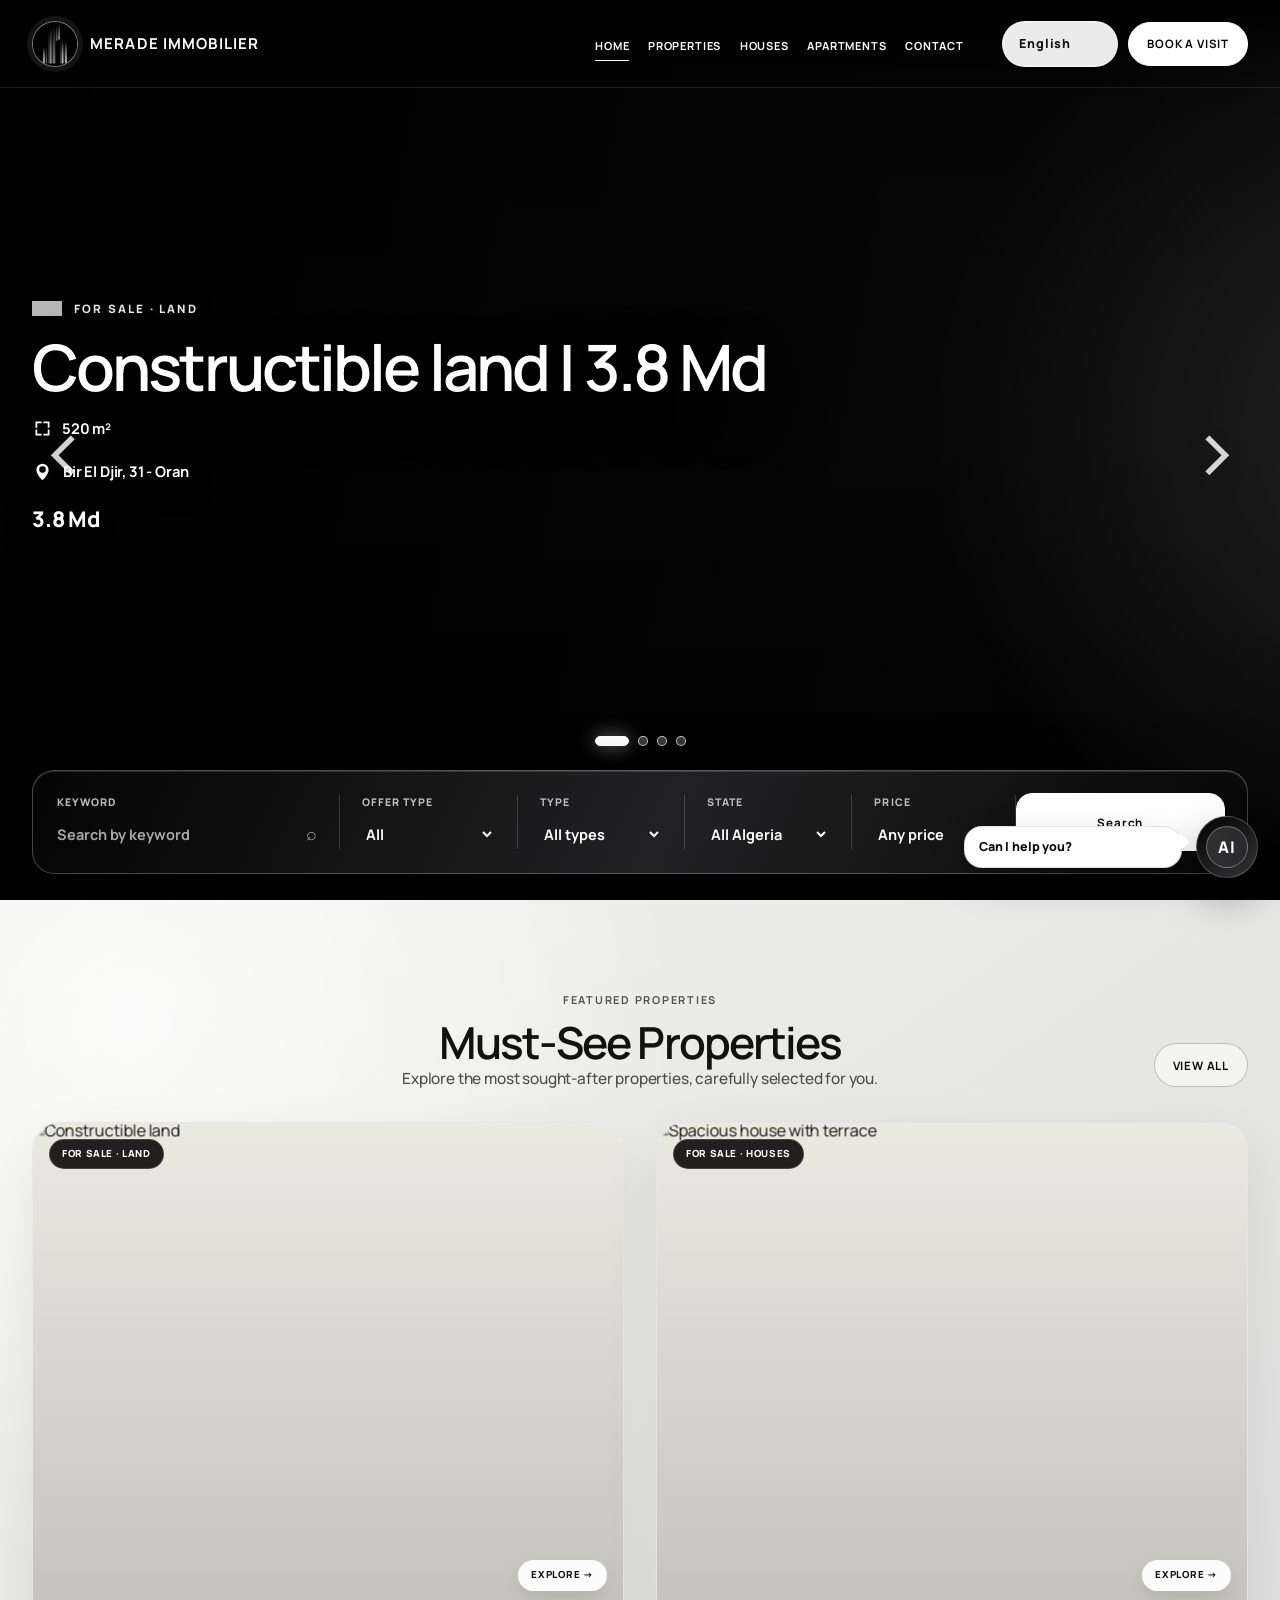
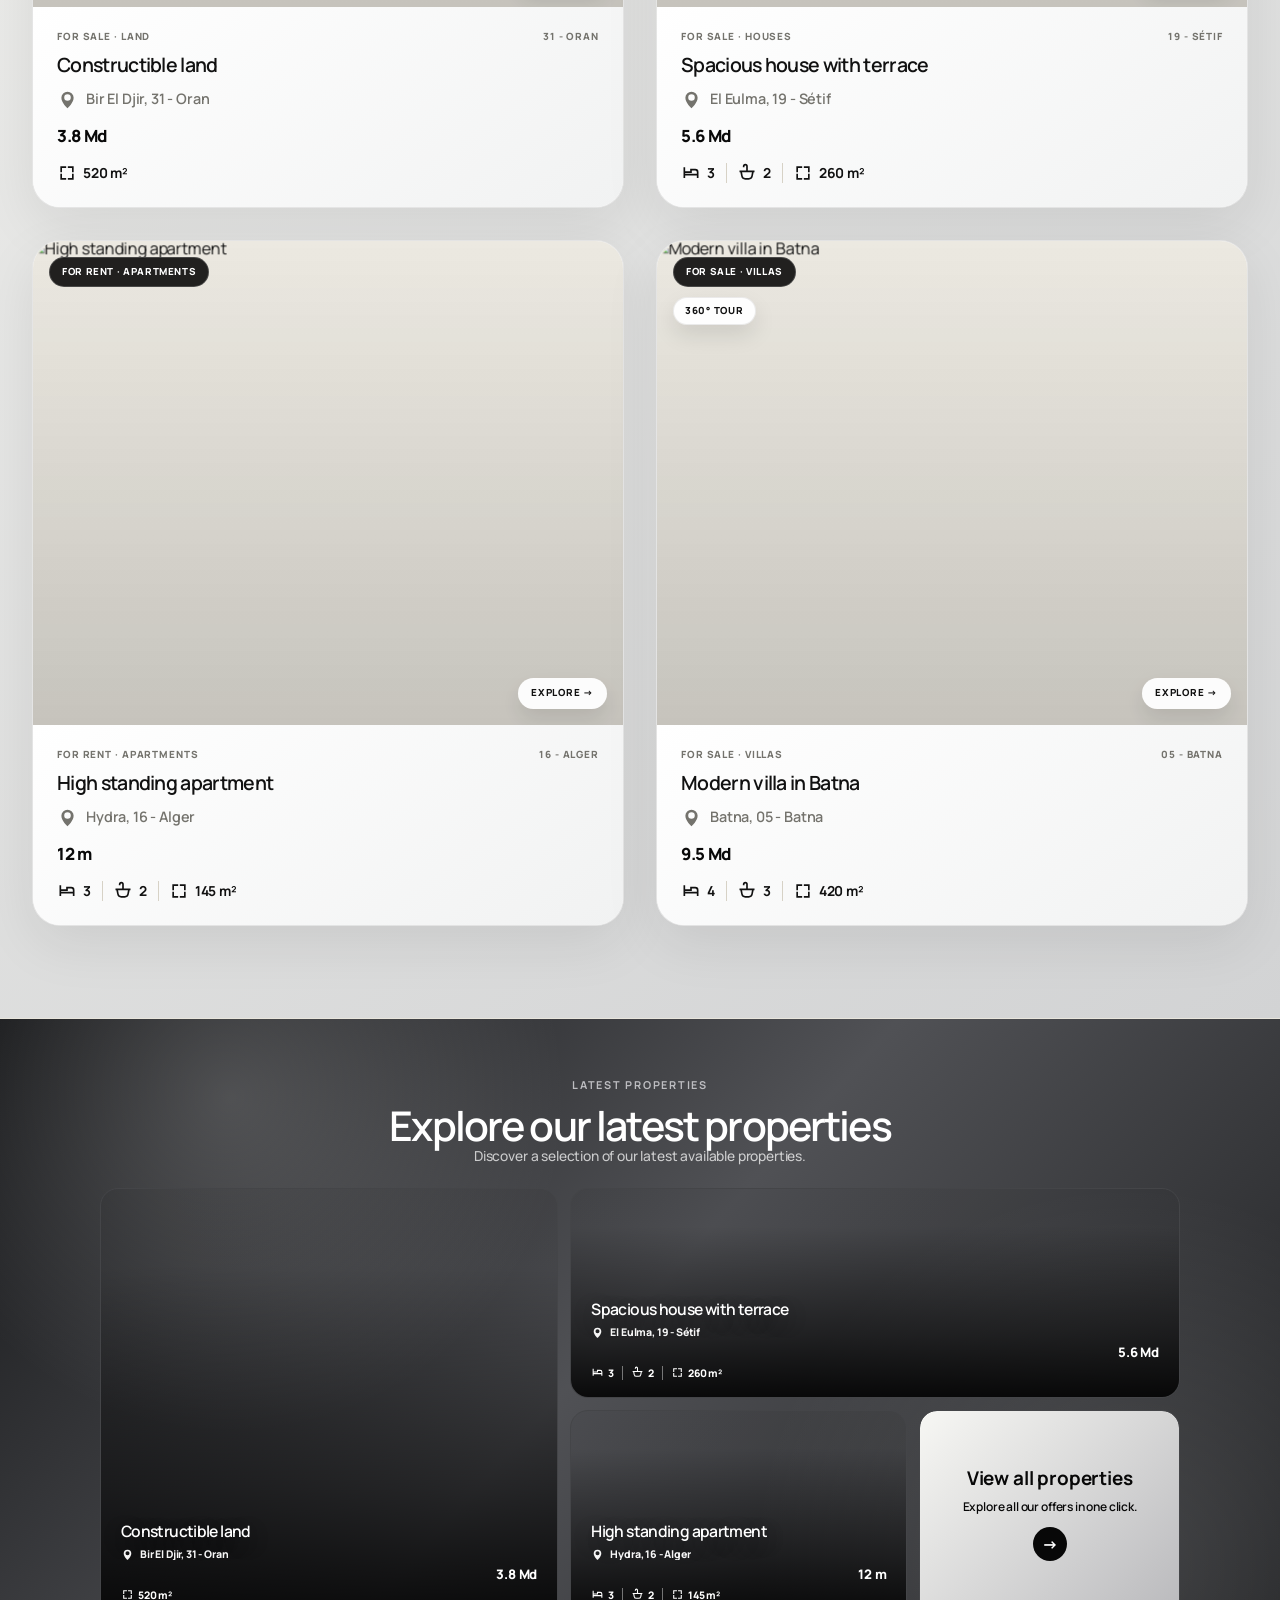
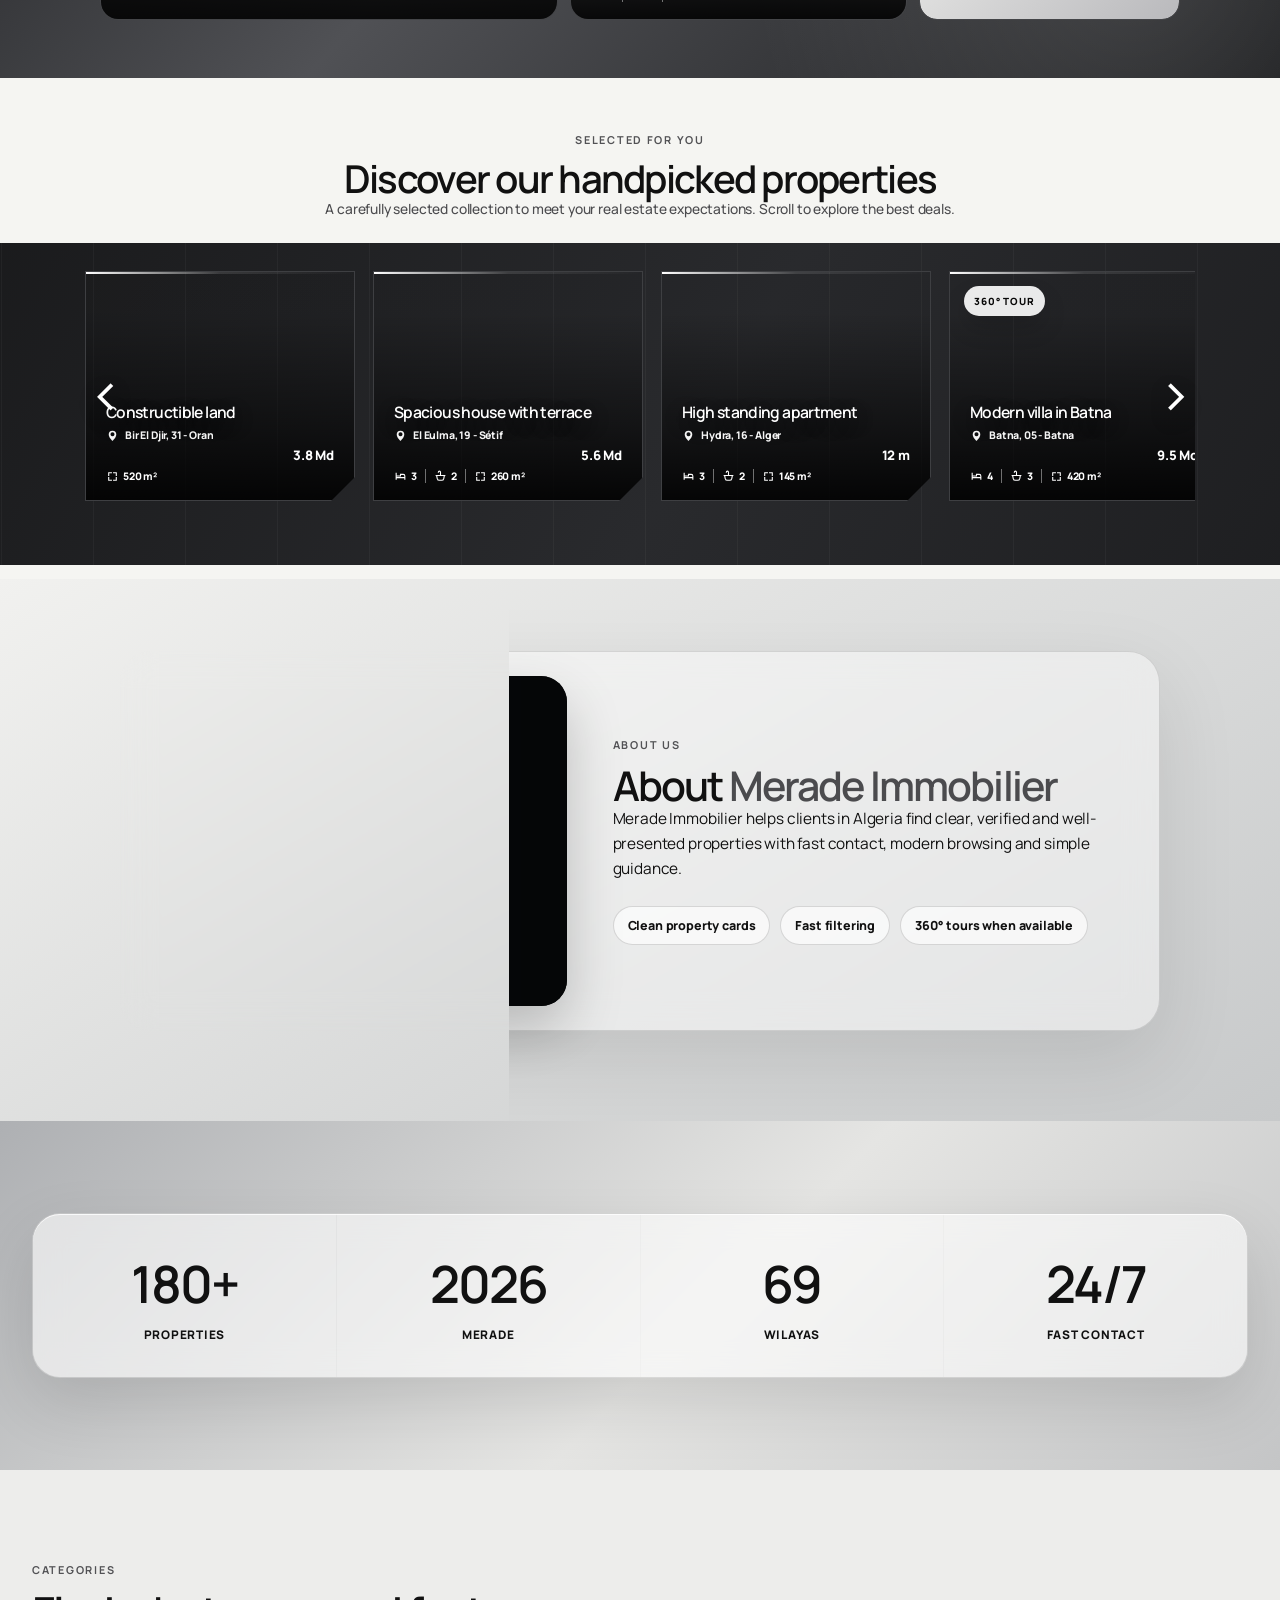
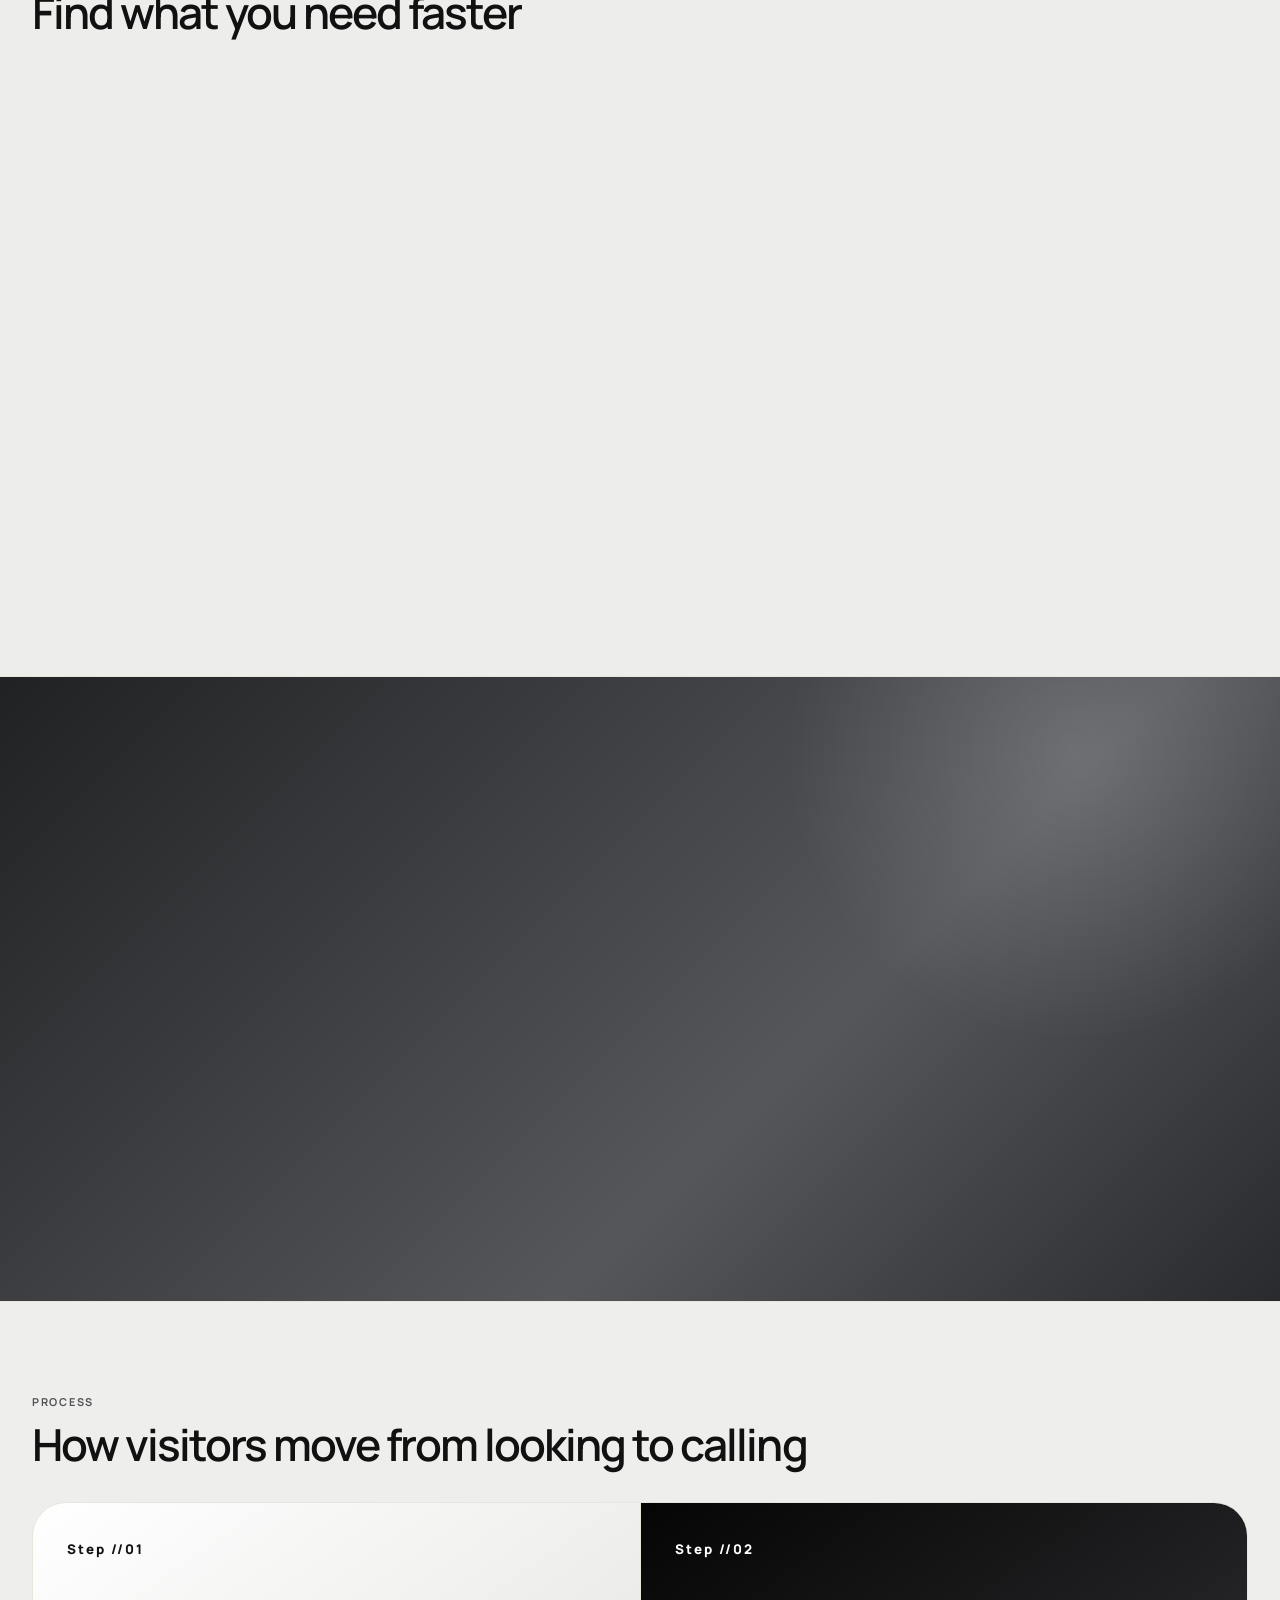
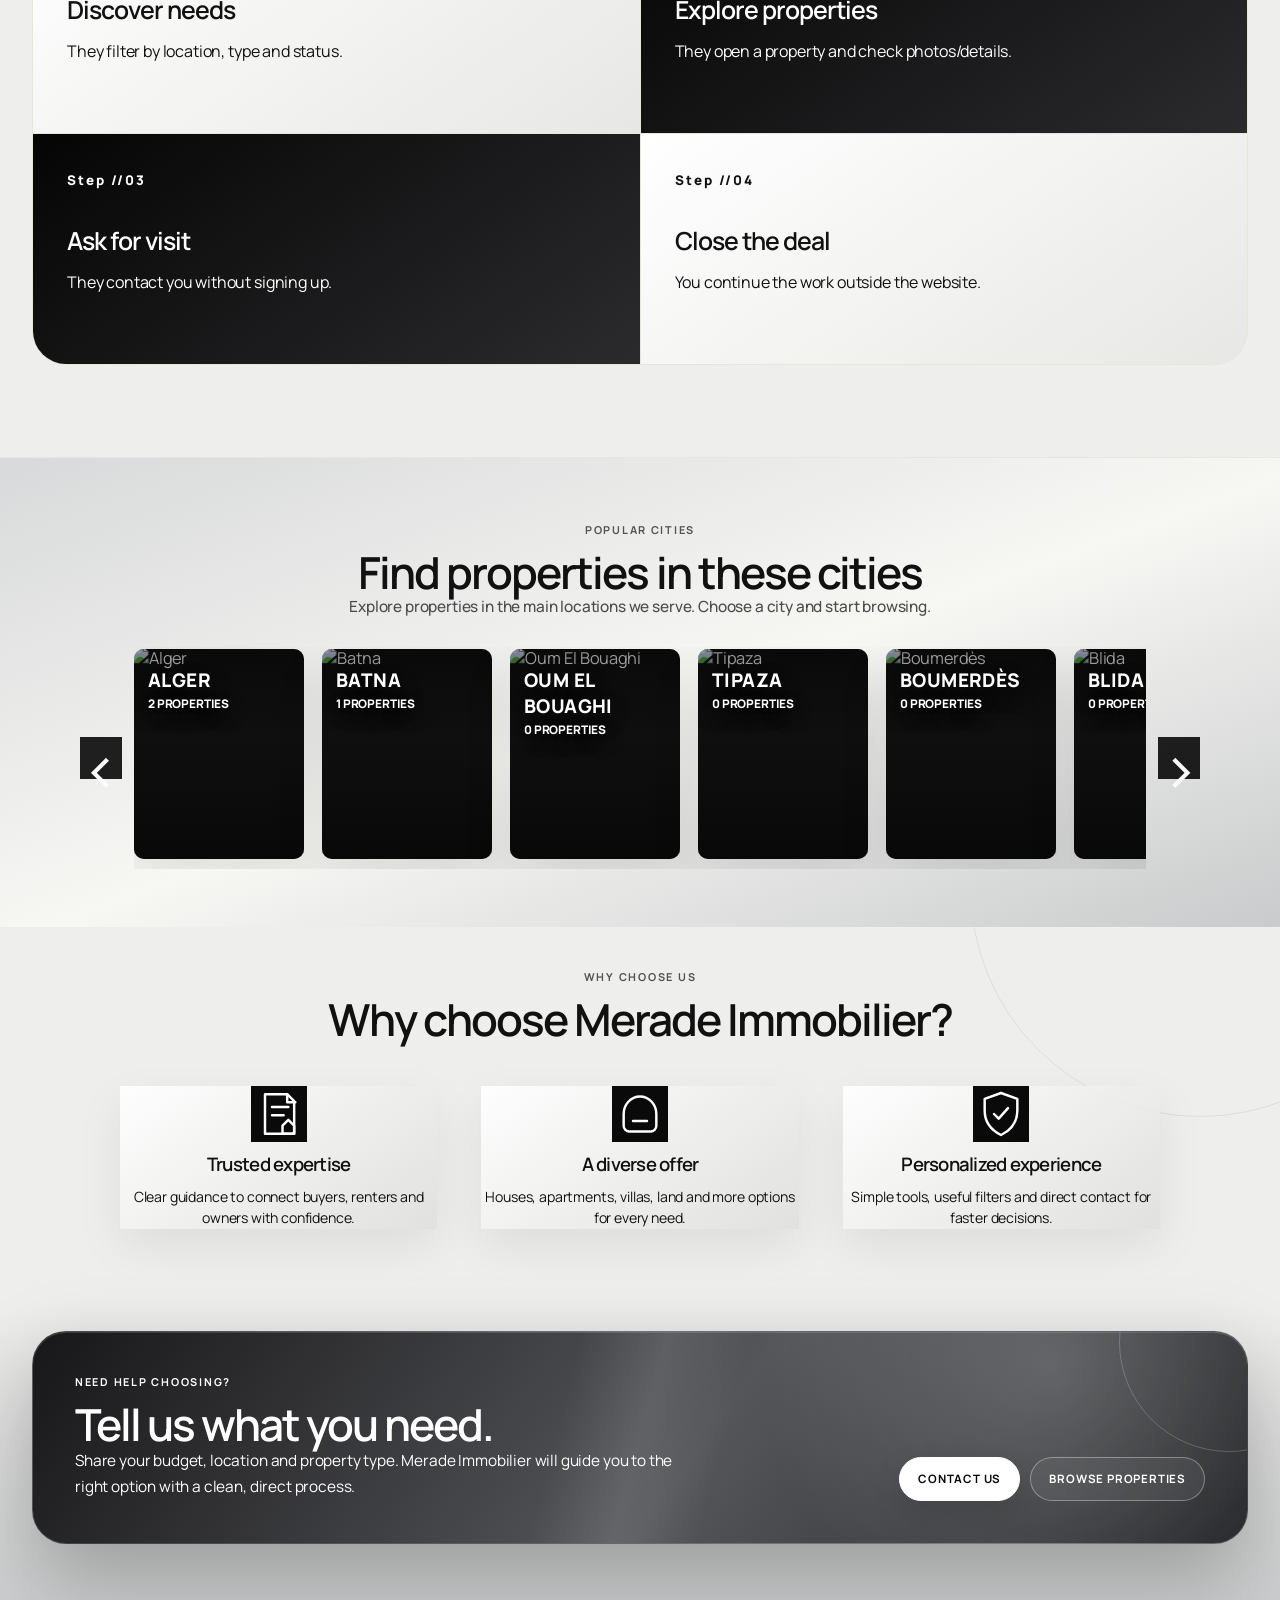
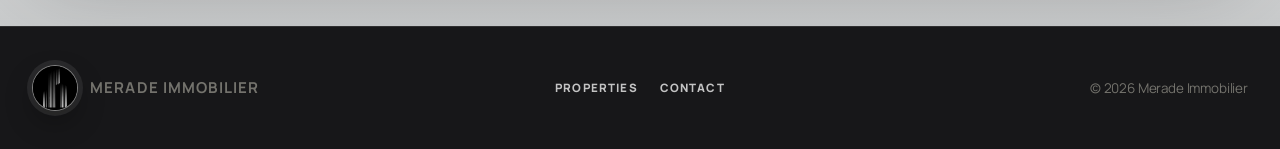
==== index.html @ c9e864b2 "Describe the changes" ====
<!DOCTYPE html>
<html lang="en">
<head>
  <meta charset="UTF-8">
  <meta name="viewport" content="width=device-width, initial-scale=1.0">
  <title>Merade Immobilier — Real estate in Algeria</title>
  <meta name="description" content="Merade Immobilier: buy, sell and rent properties in Batna and across Algeria.">
  <link rel="preconnect" href="https://fonts.googleapis.com"><link rel="preconnect" href="https://fonts.gstatic.com" crossorigin><link href="https://fonts.googleapis.com/css2?family=Inter:wght@400;500;700;800;900&display=swap" rel="stylesheet">
  <link rel="stylesheet" href="style.css">
  <link rel="icon" href="./assets/images/merade-logo.png">
</head>
<body class="home-page">
<nav class="nav" id="nav">
  <div class="container nav-inner">
    <a class="brand" href="index.html"><img class="brand-mark" src="./assets/images/merade-logo.png" alt=""><span>Merade Immobilier</span></a>
    <button class="menu-btn" id="menuBtn" type="button" data-i18n="nav.menu">Menu</button>
    <ul class="nav-links" id="navLinks">
      <li><a data-page="home" href="index.html" data-i18n="nav.home">Home</a></li>
      <li><a data-page="estates.html" href="pages/estates.html" data-i18n="nav.properties">Properties</a></li>
      <li><a data-page="houses.html" href="pages/houses.html" data-i18n="nav.houses">Houses</a></li>
      <li><a data-page="apartments.html" href="pages/apartments.html" data-i18n="nav.apartments">Apartments</a></li>
      <li><a data-page="contact.html" href="pages/contact.html" data-i18n="nav.contact">Contact</a></li>
      <li class="mobile-only mobile-lang"><select class="language-select" aria-label="Language"><option value="en">English</option><option value="fr">Français</option><option value="ar">العربية</option></select></li>
    </ul>
    <div class="nav-actions"><select class="language-select" aria-label="Language"><option value="en">English</option><option value="fr">Français</option><option value="ar">العربية</option></select><a class="btn" href="pages/contact.html" data-i18n="nav.cta">Book a visit</a></div>
  </div>
</nav>
<header class="home-showcase" id="homeHero" aria-label="Top properties">
  <div class="home-slider" id="homeSlider"></div>
  <button class="hero-nav hero-prev" id="heroPrev" type="button" aria-label="Previous property">‹</button>
  <button class="hero-nav hero-next" id="heroNext" type="button" aria-label="Next property">›</button>
  <div class="container hero-dots-wrap"><div class="hero-dots" id="heroDots"></div></div>
  <div class="container hero-search-wrap">
    <div class="home-search-bar reveal">
      <div class="hero-filter hero-filter-keyword">
        <label data-home-i18n="search.keyword">Keyword</label>
        <div class="filter-control"><input id="homeSearch" type="text" data-home-i18n-placeholder="search.placeholder" data-i18n-placeholder="search.placeholder" placeholder="Search by keyword"><span class="filter-icon">⌕</span></div>
      </div>
      <div class="hero-filter">
        <label data-home-i18n="search.offerType">Offer Type</label>
        <select id="homeStatus"><option value="" data-i18n="search.all">All</option><option value="sale" data-i18n="filter.sale">Sale</option><option value="rent" data-i18n="filter.rent">Rent</option><option value="new" data-i18n="filter.new">New project</option></select>
      </div>
      <div class="hero-filter">
        <label data-home-i18n="search.type">Type</label>
        <select id="homeCategory">
          <option value="" data-home-i18n="search.allTypes">All types</option>
          <option value="apartments" data-i18n="cat.apartments">Apartments</option>
          <option value="houses" data-i18n="cat.houses">Houses</option>
          <option value="villas" data-i18n="cat.villas">Villas</option>
          <option value="studio" data-i18n="cat.studio">Studio</option>
          <option value="loft" data-i18n="cat.loft">Loft</option>
          <option value="land" data-i18n="cat.land">Land</option>
          <option value="building" data-i18n="cat.building">Building</option>
          <option value="duplex" data-i18n="cat.duplex">Duplex</option>
          <option value="country-property" data-i18n="cat.countryProperty">Country property</option>
          <option value="triplex" data-i18n="cat.triplex">Triplex</option>
          <option value="commercial-premises" data-i18n="cat.commercialPremises">Commercial premises</option>
          <option value="ranch" data-i18n="cat.ranch">Ranch</option>
          <option value="commercial-apartment" data-i18n="cat.commercialApartment">Commercial apartment</option>
          <option value="commercial-building" data-i18n="cat.commercialBuilding">Commercial building</option>
          <option value="hotel" data-i18n="cat.hotel">Hotel</option>
          <option value="tourist-complex" data-i18n="cat.touristComplex">Tourist complex</option>
          <option value="offices" data-i18n="cat.offices">Offices</option>
          <option value="commercial" data-i18n="cat.commercial">Commercial</option>
        </select>
      </div>
      <div class="hero-filter">
        <label data-home-i18n="search.state">State</label>
        <select id="homeWilaya" data-wilayas><option value="" data-i18n="search.allAlgeria">All Algeria</option></select>
      </div>
      <div class="hero-filter">
        <label data-home-i18n="search.price">Price</label>
        <select id="homePrice"><option value="" data-home-i18n="search.anyPrice">Any price</option><option value="10000000">≤ 1 Md</option><option value="50000000">≤ 5 Md</option><option value="100000000">≤ 10 Md</option><option value="200000000">≤ 20 Md</option></select>
      </div>
      <button class="btn hero-search-btn" id="homeSearchBtn" type="button" data-i18n="search.go">Search</button>
    </div>
  </div>
</header>
<main>
  <section class="section section-alt must-see-section"><div class="container"><div class="section-head centered"><div><p class="eyebrow" data-i18n="section.featured.kicker">Featured properties</p><h2 class="title" data-home-i18n="section.mustSee.title">Must-See Properties</h2><p class="sub" data-home-i18n="section.mustSee.sub">Explore the most sought-after properties, carefully selected for you.</p></div><a class="btn-outline" href="pages/estates.html" data-i18n="section.featured.all">View all</a></div><div class="grid" id="listingsGrid" data-featured="true" data-limit="8"></div></div></section>


  <section class="section home-latest-section" id="homeLatestProperties">
    <div class="container">
      <div class="section-head centered latest-head reveal">
        <div>
          <p class="eyebrow" data-home-i18n="home.latest.kicker">Latest properties</p>
          <h2 class="title" data-home-i18n="home.latest.title">Explore our latest properties</h2>
          <p class="sub" data-home-i18n="home.latest.sub">Discover a selection of our latest available properties.</p>
        </div>
      </div>
      <div class="latest-showcase-grid reveal" id="latestPropertyShowcase"></div>
    </div>
  </section>

  <section class="section home-handpicked-section" id="homeHandpicked">
    <div class="container">
      <div class="section-head centered handpicked-head reveal">
        <div>
          <p class="eyebrow" data-home-i18n="home.handpicked.kicker">Selected for you</p>
          <h2 class="title" data-home-i18n="home.handpicked.title">Discover our handpicked properties</h2>
          <p class="sub" data-home-i18n="home.handpicked.sub">A carefully selected collection to meet your real estate expectations. Scroll to explore the best deals.</p>
        </div>
      </div>
      <div class="handpicked-shell reveal">
        <button class="handpicked-nav handpicked-prev" type="button" aria-label="Previous properties" data-handpicked-scroll="prev">‹</button>
        <div class="handpicked-track" id="handpickedPropertiesTrack"></div>
        <button class="handpicked-nav handpicked-next" type="button" aria-label="Next properties" data-handpicked-scroll="next">›</button>
      </div>
    </div>
  </section>

  <section class="section home-about-modern-section" id="homeAboutModern">
    <div class="container about-modern-grid reveal">
      <div class="about-modern-visual has-brand-image">
        <img class="about-brand-image" src="assets/images/merade-about.jpg" alt="Merade Immobilier">
      </div>
      <div class="about-modern-copy">
        <p class="eyebrow" data-home-i18n="home.about.kicker">About us</p>
        <h2 class="title"><span data-home-i18n="home.about.titleA">About</span> <em>Merade Immobilier</em></h2>
        <p class="sub" data-home-i18n="home.about.sub">Merade Immobilier helps clients in Algeria find clear, verified and well-presented properties with fast contact, modern browsing and simple guidance.</p>
        <div class="about-modern-points">
          <span data-home-i18n="home.about.point1">Clean property cards</span>
          <span data-home-i18n="home.about.point2">Fast filtering</span>
          <span data-home-i18n="home.about.point3">360° tours when available</span>
        </div>
      </div>
    </div>
  </section>

  <section class="section"><div class="container stats reveal"><div class="stat"><strong>180+</strong><span data-i18n="stats.properties">Properties</span></div><div class="stat"><strong>2026</strong><span>Merade</span></div><div class="stat"><strong>69</strong><span data-i18n="stats.wilayas">Wilayas</span></div><div class="stat"><strong>24/7</strong><span data-i18n="stats.contacts">Fast contact</span></div></div></section>
  <section class="section"><div class="container"><div class="section-head"><div><p class="eyebrow" data-i18n="section.categories.kicker">Categories</p><h2 class="title" data-i18n="section.categories.title">Find what you need faster</h2></div></div><div class="services">
    <a class="service reveal" href="pages/houses.html"><div><div class="icon">01</div><h3 data-i18n="cat.houses">Houses</h3><p data-i18n="cat.housesDesc">Family houses, duplexes and residential buildings.</p></div></a>
    <a class="service reveal" href="pages/apartments.html"><div><div class="icon">02</div><h3 data-i18n="cat.apartments">Apartments</h3><p data-i18n="cat.apartmentsDesc">F2, F3, high standing, sale and rent.</p></div></a>
    <a class="service reveal" href="pages/villas.html"><div><div class="icon">03</div><h3 data-i18n="cat.villas">Villas</h3><p data-i18n="cat.villasDesc">Premium villas, gardens, garages and large surfaces.</p></div></a>
    <a class="service reveal" href="pages/estates.html"><div><div class="icon">04</div><h3 data-i18n="cat.estates">All properties</h3><p data-i18n="cat.estatesDesc">Land, offices, shops, projects and more.</p></div></a>
  </div></div></section>
  <section class="section section-alt"><div class="container split"><div class="glass reveal"><p class="eyebrow" data-i18n="section.about.kicker">Why Merade</p><h2 class="title" data-i18n="section.about.title">Simple website. Strong trust.</h2><p class="sub" data-i18n="section.about.sub">Real estate clients usually want three things: clear photos, clear price, and an easy way to contact you.</p><ul class="check-list"><li data-i18n="about.one">No account needed for visitors.</li><li data-i18n="about.two">Filters by status, category, wilaya and baladiya.</li><li data-i18n="about.three">Each card feels modern, alive and easy to scan.</li><li data-i18n="about.four">Ready to connect later with WhatsApp, email or a real database.</li></ul></div><div class="hero-panel reveal"><div class="hero-img"><img src="https://images.unsplash.com/photo-1600566753190-17f0baa2a6c3?w=1400&q=80" alt="Minimal house"></div></div></div></section>
  <section class="section"><div class="container"><p class="eyebrow" data-i18n="process.kicker">Process</p><h2 class="title" data-i18n="process.title">How visitors move from looking to calling</h2><div style="height:34px"></div><div class="process-grid reveal"><div class="process-card"><small>Step //01</small><h3 data-i18n="process.1">Discover needs</h3><p data-i18n="process.1d">They filter by location, type and status.</p></div><div class="process-card"><small>Step //02</small><h3 data-i18n="process.2">Explore properties</h3><p data-i18n="process.2d">They open a property and check photos/details.</p></div><div class="process-card"><small>Step //03</small><h3 data-i18n="process.3">Ask for visit</h3><p data-i18n="process.3d">They contact you without signing up.</p></div><div class="process-card"><small>Step //04</small><h3 data-i18n="process.4">Close the deal</h3><p data-i18n="process.4d">You continue the work outside the website.</p></div></div></div></section>


  <section class="section home-cities-section" id="homeCities">
    <div class="container">
      <div class="section-head centered home-cities-head reveal">
        <div>
          <p class="eyebrow" data-home-i18n="home.cities.kicker">Popular cities</p>
          <h2 class="title" data-home-i18n="home.cities.title">Find properties in these cities</h2>
          <p class="sub" data-home-i18n="home.cities.sub">Explore properties in the main locations we serve. Choose a city and start browsing.</p>
        </div>
      </div>
      <div class="cities-shell reveal" aria-label="Popular cities">
        <button class="city-nav city-prev" type="button" aria-label="Previous cities" data-city-scroll="prev">‹</button>
        <div class="city-track" id="cityTrack">
          <a class="city-card" href="pages/estates.html?wilaya=16" data-city-keys="16|alger|algiers">
            <img src="https://images.unsplash.com/photo-1595934734818-2593d9bad45e?w=900&q=72" alt="Alger">
            <span class="city-shade"></span>
            <strong>Alger</strong>
            <small><span data-city-count>0</span> <span data-home-i18n="home.cities.properties">Properties</span></small>
          </a>
          <a class="city-card" href="pages/estates.html?wilaya=05" data-city-keys="05|batna">
            <img src="https://images.unsplash.com/photo-1518005020951-eccb494ad742?w=900&q=72" alt="Batna">
            <span class="city-shade"></span>
            <strong>Batna</strong>
            <small><span data-city-count>0</span> <span data-home-i18n="home.cities.properties">Properties</span></small>
          </a>
          <a class="city-card" href="pages/estates.html?wilaya=04" data-city-keys="04|oum el bouaghi|oum el bouaghi">
            <img src="https://images.unsplash.com/photo-1600585154340-be6161a56a0c?w=900&q=72" alt="Oum El Bouaghi">
            <span class="city-shade"></span>
            <strong>Oum El Bouaghi</strong>
            <small><span data-city-count>0</span> <span data-home-i18n="home.cities.properties">Properties</span></small>
          </a>
          <a class="city-card" href="pages/estates.html?wilaya=42" data-city-keys="42|tipaza">
            <img src="https://images.unsplash.com/photo-1500530855697-b586d89ba3ee?w=900&q=72" alt="Tipaza">
            <span class="city-shade"></span>
            <strong>Tipaza</strong>
            <small><span data-city-count>0</span> <span data-home-i18n="home.cities.properties">Properties</span></small>
          </a>
          <a class="city-card" href="pages/estates.html?wilaya=35" data-city-keys="35|boumerdes|boumerdès">
            <img src="https://images.unsplash.com/photo-1507525428034-b723cf961d3e?w=900&q=72" alt="Boumerdès">
            <span class="city-shade"></span>
            <strong>Boumerdès</strong>
            <small><span data-city-count>0</span> <span data-home-i18n="home.cities.properties">Properties</span></small>
          </a>
          <a class="city-card" href="pages/estates.html?wilaya=09" data-city-keys="09|blida">
            <img src="https://images.unsplash.com/photo-1519681393784-d120267933ba?w=900&q=72" alt="Blida">
            <span class="city-shade"></span>
            <strong>Blida</strong>
            <small><span data-city-count>0</span> <span data-home-i18n="home.cities.properties">Properties</span></small>
          </a>
          <a class="city-card" href="pages/estates.html?wilaya=15" data-city-keys="15|tizi ouzou">
            <img src="https://images.unsplash.com/photo-1506905925346-21bda4d32df4?w=900&q=72" alt="Tizi Ouzou">
            <span class="city-shade"></span>
            <strong>Tizi Ouzou</strong>
            <small><span data-city-count>0</span> <span data-home-i18n="home.cities.properties">Properties</span></small>
          </a>
        </div>
        <button class="city-nav city-next" type="button" aria-label="Next cities" data-city-scroll="next">›</button>
      </div>
    </div>
  </section>

  <section class="section home-why-section">
    <div class="container">
      <div class="section-head centered reveal">
        <div>
          <p class="eyebrow" data-home-i18n="home.why.kicker">Why choose us</p>
          <h2 class="title" data-home-i18n="home.why.title">Why choose Merade Immobilier?</h2>
        </div>
      </div>
      <div class="why-mini-grid reveal">
        <article class="why-mini-card">
          <span class="why-icon" aria-hidden="true"><svg viewBox="0 0 48 48"><path d="M12 7h19l6 6v28H12z"/><path d="M31 7v7h7M18 18h14M18 25h10"/><path d="M27 34l5-5 5 5v7H27z"/></svg></span>
          <h3 data-home-i18n="home.why.trust.title">Trusted expertise</h3>
          <p data-home-i18n="home.why.trust.sub">Clear guidance to connect buyers, renters and owners with confidence.</p>
        </article>
        <article class="why-mini-card">
          <span class="why-icon" aria-hidden="true"><svg viewBox="0 0 48 48"><path d="M10 24c0-8 6-15 14-15s14 7 14 15v10a5 5 0 0 1-5 5H15a5 5 0 0 1-5-5z"/><path d="M18 30h12"/></svg></span>
          <h3 data-home-i18n="home.why.offer.title">A diverse offer</h3>
          <p data-home-i18n="home.why.offer.sub">Houses, apartments, villas, land and more options for every need.</p>
        </article>
        <article class="why-mini-card">
          <span class="why-icon" aria-hidden="true"><svg viewBox="0 0 48 48"><path d="M24 6l14 5v10c0 10-6 17-14 21-8-4-14-11-14-21V11z"/><path d="M18 24l4 4 8-9"/></svg></span>
          <h3 data-home-i18n="home.why.personal.title">Personalized experience</h3>
          <p data-home-i18n="home.why.personal.sub">Simple tools, useful filters and direct contact for faster decisions.</p>
        </article>
      </div>
    </div>
  </section>

  <section class="section home-bottom-section">
    <div class="container home-bottom-card reveal">
      <div class="home-bottom-copy">
        <p class="eyebrow" data-home-i18n="home.bottom.kicker">Need help choosing?</p>
        <h2 class="title" data-home-i18n="home.bottom.title">Tell us what you need.</h2>
        <p class="sub" data-home-i18n="home.bottom.sub">Share your budget, location and property type. Merade Immobilier will guide you to the right option with a clean, direct process.</p>
      </div>
      <div class="home-bottom-actions">
        <a class="btn" href="pages/contact.html" data-home-i18n="home.bottom.primary">Contact us</a>
        <a class="btn-outline" href="pages/estates.html" data-home-i18n="home.bottom.secondary">Browse properties</a>
      </div>
    </div>
  </section>
</main>
<footer class="footer">
  <div class="container footer-grid">
    <a class="brand" href="index.html"><img class="brand-mark" src="./assets/images/merade-logo.png" alt=""><span>Merade Immobilier</span></a>
    <div class="footer-links"><a href="pages/estates.html" data-i18n="nav.properties">Properties</a><a href="pages/contact.html" data-i18n="nav.contact">Contact</a></div>
    <span data-i18n="footer.copy">© 2026 Merade Immobilier</span>
  </div>
</footer>
<script src="data.js"></script><script src="i18n.js"></script><script src="locations.js"></script><script src="supabase-config.js"></script><script src="supabase-api.js"></script><script src="script.js"></script>
</body>
</html>
---- style.css ----
@import url('https://fonts.googleapis.com/css2?family=Manrope:wght@400;500;600;700;800&family=Noto+Sans+Arabic:wght@400;500;600;700;800&display=swap');
*,*::before,*::after{box-sizing:border-box;margin:0;padding:0}
:root{
  --bg:#f7f7f3;--paper:#fff;--paper2:#efefea;--ink:#0a0a0a;--text:#161616;--muted:#6f6f6a;--muted2:#a0a09a;--line:#deded7;--line2:#bfbfb8;--soft:#f1f1ed;--shadow:0 24px 80px rgba(0,0,0,.10);--shadow2:0 12px 36px rgba(0,0,0,.07);--radius:28px;--max:1440px;
}
html{scroll-behavior:smooth}
body{font-family:Inter,system-ui,-apple-system,Segoe UI,sans-serif;background:var(--bg);color:var(--text);overflow-x:hidden;-webkit-font-smoothing:antialiased;min-height:100vh}
body::before{content:"";position:fixed;inset:-7%;z-index:-3;pointer-events:none;background:linear-gradient(90deg,rgba(247,247,243,.98) 0%,rgba(247,247,243,.90) 47%,rgba(247,247,243,.98) 100%),url('https://images.unsplash.com/photo-1600607687939-ce8a6c25118c?w=2000&q=68') right -7vw top 7vh/42vw auto no-repeat,url('https://images.unsplash.com/photo-1600566753190-17f0baa2a6c3?w=1600&q=68') left -12vw bottom 10vh/32vw auto no-repeat,linear-gradient(180deg,#fff 0%,#f7f7f3 60%,#e9e9e3 100%);filter:grayscale(1) contrast(.88);opacity:.56;animation:bgDrift 28s ease-in-out infinite alternate}
body::after{content:"";position:fixed;inset:0;z-index:-2;pointer-events:none;background-image:linear-gradient(rgba(0,0,0,.045) 1px,transparent 1px),linear-gradient(90deg,rgba(0,0,0,.045) 1px,transparent 1px),radial-gradient(circle at 14% 17%,rgba(0,0,0,.055),transparent 22%),radial-gradient(circle at 86% 70%,rgba(0,0,0,.04),transparent 25%);background-size:118px 118px,118px 118px,100% 100%,100% 100%;opacity:.36;mask-image:linear-gradient(180deg,#000 0%,rgba(0,0,0,.85) 48%,transparent 92%);animation:gridMove 40s linear infinite}
@keyframes bgDrift{from{transform:translate3d(-12px,-8px,0) scale(1.02)}to{transform:translate3d(14px,12px,0) scale(1.055)}}
@keyframes gridMove{from{background-position:0 0,0 0,0 0,0 0}to{background-position:118px 118px,-118px 118px,0 0,0 0}}
@keyframes float{0%,100%{transform:translateY(0)}50%{transform:translateY(-12px)}}
@keyframes marquee{from{transform:translateX(0)}to{transform:translateX(-50%)}}
a{color:inherit;text-decoration:none}img{max-width:100%;display:block}button,input,select,textarea{font:inherit}.hidden{display:none!important}.container{width:min(var(--max),calc(100% - 56px));margin-inline:auto}.section{padding:112px 0}.section-alt{background:rgba(255,255,255,.46);border-top:1px solid var(--line);border-bottom:1px solid var(--line);backdrop-filter:blur(10px)}

/* Nav */
.nav{position:fixed;inset:0 0 auto 0;height:88px;z-index:50;border-bottom:1px solid transparent;transition:.25s ease}.nav.scrolled{height:74px;background:rgba(255,255,255,.86);backdrop-filter:blur(24px);border-color:var(--line);box-shadow:0 14px 40px rgba(0,0,0,.045)}.nav-inner{height:100%;display:flex;align-items:center;justify-content:space-between;gap:22px}.brand{display:flex;align-items:center;gap:12px;font-weight:900;letter-spacing:.08em;text-transform:uppercase;color:var(--ink);white-space:nowrap}.brand-mark{width:46px;height:46px;border-radius:50%;display:block;object-fit:cover;flex:0 0 auto}.brand span:last-child{font-family:Georgia,serif;font-size:1rem;letter-spacing:.11em}.nav-links{display:flex;align-items:center;gap:26px;list-style:none}.nav-links a{font-size:.74rem;font-weight:900;letter-spacing:.12em;text-transform:uppercase;color:var(--muted);position:relative}.nav-links a::after{content:"";position:absolute;left:0;right:0;bottom:-8px;height:1px;background:var(--ink);transform:scaleX(0);transform-origin:left;transition:transform .25s}.nav-links a:hover,.nav-links a.active{color:var(--ink)}.nav-links a:hover::after,.nav-links a.active::after{transform:scaleX(1)}.nav-actions{display:flex;align-items:center;gap:10px}.menu-btn{display:none;background:var(--ink);color:#fff;border:0;border-radius:999px;padding:12px 16px;font-size:.76rem;font-weight:900;letter-spacing:.08em;text-transform:uppercase}.mobile-only{display:none}.language-select{height:44px;border:1px solid var(--line2);border-radius:999px;background:rgba(255,255,255,.72);padding:0 14px;color:var(--ink);font-size:.78rem;font-weight:900;letter-spacing:.05em;outline:none;cursor:pointer}

/* Buttons */
.btn,.btn-outline,.btn-soft{border:1px solid var(--ink);border-radius:999px;display:inline-flex;align-items:center;justify-content:center;gap:10px;min-height:48px;padding:0 22px;font-size:.76rem;font-weight:900;letter-spacing:.09em;text-transform:uppercase;cursor:pointer;transition:transform .22s ease,box-shadow .22s ease,background .22s ease,color .22s ease}.btn{background:var(--ink);color:#fff;box-shadow:0 12px 30px rgba(0,0,0,.12)}.btn:hover{transform:translateY(-2px);box-shadow:0 18px 42px rgba(0,0,0,.16)}.btn-outline{background:rgba(255,255,255,.56);color:var(--ink)}.btn-outline:hover,.btn-soft:hover{background:var(--ink);color:#fff;transform:translateY(-2px)}.btn-soft{background:var(--soft);color:var(--ink);border-color:var(--line)}.btn-danger:hover{background:#1a1a1a;color:#fff}

/* Type */
.eyebrow{font-size:.73rem;font-weight:900;letter-spacing:.20em;text-transform:uppercase;color:var(--muted);margin-bottom:18px}.h1{font-family:Georgia,serif;font-weight:400;color:var(--ink);font-size:clamp(4.4rem,10vw,12.8rem);line-height:.82;letter-spacing:-.08em}.h1 span{display:inline-block}.h1 em{font-style:italic;color:transparent;-webkit-text-stroke:1.4px var(--ink);opacity:.75}.title{font-family:Georgia,serif;color:var(--ink);font-size:clamp(2.3rem,4.4vw,5.5rem);font-weight:400;line-height:.95;letter-spacing:-.055em}.lead,.sub{font-size:1rem;line-height:1.85;color:var(--muted);max-width:620px}.lead{font-size:1.08rem}.section-head{display:flex;justify-content:space-between;align-items:flex-end;gap:24px;margin-bottom:36px}.breadcrumbs{font-size:.78rem;font-weight:800;letter-spacing:.08em;text-transform:uppercase;color:var(--muted);margin-bottom:28px}.breadcrumbs a{color:var(--ink)}

/* Hero */
.hero{min-height:auto;padding:132px 0 78px;display:block;position:relative}.hero-top{padding-bottom:38px}.hero-grid{display:grid;grid-template-columns:minmax(0,1.02fr) minmax(390px,.68fr);gap:46px;align-items:end}.hero-words{margin:24px 0 28px}.hero-words-wide{margin:0}.hero-words-wide .h1{display:grid;grid-template-columns:repeat(3,minmax(0,1fr));gap:14px;width:100%;font-size:clamp(4.2rem,9.3vw,10.6rem);line-height:.9}.hero-word{display:grid!important;place-items:center;min-height:clamp(120px,18vw,245px);border:1px solid var(--line2);border-radius:34px;background:rgba(255,255,255,.56);color:var(--ink);letter-spacing:-.085em;transition:background .28s ease,color .28s ease,transform .28s ease,border-color .28s ease,box-shadow .28s ease}.hero-word:hover,.hero-word:focus-visible{transform:translateY(-6px);box-shadow:var(--shadow2);border-color:var(--ink)}.hero-word-buy:hover,.hero-word-buy:focus-visible{background:var(--ink);color:#fff}.hero-word-sell:hover,.hero-word-sell:focus-visible{background:#d9d9d4;color:var(--ink)}.hero-word-rent:hover,.hero-word-rent:focus-visible{background:#b8b8b1;color:#fff}.hero-search{margin-top:34px;background:rgba(255,255,255,.70);border:1px solid var(--line);border-radius:32px;box-shadow:var(--shadow2);padding:12px;display:grid;grid-template-columns:1fr 1fr 1fr 1.25fr auto;gap:10px;backdrop-filter:blur(18px)}.field{display:flex;flex-direction:column;gap:8px}.field label{font-size:.68rem;font-weight:900;color:var(--muted);letter-spacing:.12em;text-transform:uppercase}.field input,.field select,.field textarea{width:100%;border:1px solid var(--line);border-radius:18px;background:rgba(255,255,255,.85);color:var(--ink);padding:15px 16px;outline:none;transition:border-color .2s,box-shadow .2s}.field textarea{resize:vertical}.field input:focus,.field select:focus,.field textarea:focus{border-color:var(--ink);box-shadow:0 0 0 4px rgba(0,0,0,.055)}.hero-search .btn{align-self:end;height:51px}.hero-cta{display:flex;flex-wrap:wrap;gap:12px;margin-top:26px}.hero-panel{position:relative;min-height:520px}.hero-img{height:100%;min-height:520px;overflow:hidden;border-radius:44px;background:#ddd;box-shadow:var(--shadow);clip-path:inset(0 0 0 0 round 44px)}.hero-img img{width:100%;height:100%;min-height:520px;object-fit:cover;filter:saturate(.92) contrast(1.02);transform:scale(1.02);transition:transform 1s ease,filter .35s ease}.hero-panel:hover .hero-img img{transform:scale(1.065)}.floating-card{position:absolute;left:-34px;bottom:44px;background:rgba(255,255,255,.88);backdrop-filter:blur(20px);border:1px solid var(--line);border-radius:28px;max-width:280px;padding:22px;box-shadow:var(--shadow2);animation:float 5s ease-in-out infinite}.floating-card strong{display:block;font-family:Georgia,serif;font-weight:400;font-size:2rem;color:var(--ink);letter-spacing:-.04em}.floating-card span{display:block;margin-top:8px;color:var(--muted);line-height:1.65;font-size:.9rem}.mini-info{position:absolute;right:0;top:28px;width:180px;height:180px;border-radius:50%;background:var(--ink);color:#fff;display:grid;place-items:center;text-align:center;padding:22px;font-size:.78rem;font-weight:900;letter-spacing:.1em;text-transform:uppercase;animation:float 6s ease-in-out infinite reverse}.marquee{overflow:hidden;border-top:1px solid var(--line);border-bottom:1px solid var(--line);background:rgba(255,255,255,.48)}.marquee-track{display:flex;width:max-content;animation:marquee 22s linear infinite}.marquee span{font-family:Georgia,serif;font-size:clamp(2.2rem,4vw,5rem);letter-spacing:-.05em;color:var(--ink);padding:22px 34px;white-space:nowrap}.marquee span:nth-child(even){color:transparent;-webkit-text-stroke:1px var(--ink)}

/* Stats / grids */
.stats{display:grid;grid-template-columns:repeat(4,1fr);gap:1px;background:var(--line);border:1px solid var(--line);border-radius:28px;overflow:hidden}.stat{background:rgba(255,255,255,.72);padding:34px;text-align:center}.stat strong{font-family:Georgia,serif;font-size:clamp(2rem,4vw,4.4rem);font-weight:400;letter-spacing:-.04em;color:var(--ink);display:block}.stat span{display:block;margin-top:8px;color:var(--muted);font-size:.74rem;font-weight:900;text-transform:uppercase;letter-spacing:.12em}.grid{display:grid;grid-template-columns:repeat(4,minmax(0,1fr));gap:22px}.services{display:grid;grid-template-columns:repeat(4,1fr);gap:18px}.service,.glass,.contact-card,.admin-card{background:rgba(255,255,255,.74);border:1px solid var(--line);border-radius:var(--radius);box-shadow:0 12px 42px rgba(0,0,0,.045);backdrop-filter:blur(16px)}.service{padding:30px;min-height:250px;display:flex;flex-direction:column;justify-content:space-between;transition:.25s}.service:hover{transform:translateY(-5px);box-shadow:var(--shadow2);border-color:var(--ink)}.icon{width:54px;height:54px;border-radius:50%;border:1px solid var(--ink);display:grid;place-items:center;font-size:1.2rem;margin-bottom:28px}.service h3,.prop-title{font-family:Georgia,serif;font-size:1.45rem;font-weight:400;letter-spacing:-.035em;color:var(--ink)}.service p{color:var(--muted);line-height:1.7;margin-top:12px}.split{display:grid;grid-template-columns:1fr 1fr;gap:30px;align-items:stretch}.glass{padding:42px}.check-list{list-style:none;margin-top:22px;display:grid;gap:14px}.check-list li{color:var(--muted);line-height:1.65;display:flex;gap:12px}.check-list li::before{content:"";width:7px;height:7px;border-radius:50%;background:var(--ink);margin-top:10px;flex:0 0 auto}.process-grid{display:grid;grid-template-columns:repeat(4,1fr);gap:1px;background:var(--line);border:1px solid var(--line);border-radius:34px;overflow:hidden}.process-card{background:rgba(255,255,255,.72);padding:34px;min-height:230px}.process-card small{font-weight:900;letter-spacing:.15em;color:var(--muted)}.process-card h3{font-family:Georgia,serif;font-size:1.55rem;font-weight:400;margin:34px 0 12px;color:var(--ink);letter-spacing:-.035em}.process-card p{color:var(--muted);line-height:1.65}

/* Property Cards */
.property-card{position:relative;border:1px solid var(--line);border-radius:30px;overflow:hidden;background:rgba(255,255,255,.78);box-shadow:0 10px 34px rgba(0,0,0,.05);transition:transform .32s cubic-bezier(.2,.8,.2,1),box-shadow .32s,border-color .32s;isolation:isolate}.property-card::before{content:"";position:absolute;inset:0;background:radial-gradient(420px circle at var(--mx,50%) var(--my,20%),rgba(0,0,0,.085),transparent 40%);opacity:0;transition:opacity .28s;z-index:-1}.property-card:hover{transform:translateY(-8px);box-shadow:0 26px 70px rgba(0,0,0,.12);border-color:rgba(0,0,0,.48)}.property-card:active{transform:translateY(-3px) scale(.995)}.property-card:hover::before{opacity:1}.prop-media{display:block;aspect-ratio:1/1.08;overflow:hidden;position:relative;background:#e3e3df}.prop-media::after{content:"";position:absolute;inset:0;background:linear-gradient(180deg,transparent 55%,rgba(0,0,0,.35));opacity:.45;transition:.3s}.prop-media img{width:100%;height:100%;object-fit:cover;filter:saturate(.96) contrast(1.03);transform:scale(1.02);transition:transform .75s cubic-bezier(.2,.8,.2,1),filter .4s}.property-card:hover .prop-media img{transform:scale(1.075);filter:saturate(1.08) contrast(1.04)}.badge{position:absolute;left:18px;top:18px;z-index:2;border-radius:999px;background:rgba(255,255,255,.92);color:var(--ink);border:1px solid rgba(255,255,255,.5);padding:8px 12px;font-size:.67rem;font-weight:900;letter-spacing:.1em;text-transform:uppercase}.badge.rent{background:var(--ink);color:#fff}.badge.new{background:#555;color:#fff}.explore-dot{position:absolute;right:16px;bottom:16px;z-index:2;width:auto;height:auto;border-radius:999px;display:grid;place-items:center;text-align:center;background:rgba(255,255,255,.92);color:var(--ink);font-size:.66rem;font-weight:900;letter-spacing:.08em;text-transform:uppercase;padding:10px 13px;transform:translateY(0);opacity:1;transition:.32s;box-shadow:0 12px 26px rgba(0,0,0,.12)}.property-card:hover .explore-dot{background:var(--ink);color:#fff;transform:translateY(-4px)}.prop-body{padding:22px}.prop-topline{display:flex;justify-content:space-between;gap:12px;color:var(--muted);font-size:.67rem;font-weight:900;letter-spacing:.09em;text-transform:uppercase;margin-bottom:18px}.property-card .prop-title{font-size:1.6rem;line-height:1.05}.location{color:var(--muted);font-size:.9rem;line-height:1.55;margin-top:8px}.price{font-size:1.05rem;font-weight:900;color:var(--ink);margin-top:18px;letter-spacing:-.02em}.meta{display:flex;flex-wrap:wrap;gap:8px;margin-top:18px}.meta span{background:var(--soft);border:1px solid var(--line);border-radius:999px;padding:8px 10px;color:var(--muted);font-size:.75rem;font-weight:800}.no-img{width:100%;height:100%;background:linear-gradient(135deg,#e6e6e0,#f7f7f2)}.empty{grid-column:1/-1;padding:40px;border:1px dashed var(--line2);border-radius:24px;text-align:center;color:var(--muted);background:rgba(255,255,255,.6)}

/* Pages / filters / details */
.page-hero{padding:150px 0 70px;border-bottom:1px solid var(--line);background:rgba(255,255,255,.38)}.filters-panel{display:grid;grid-template-columns:1.2fr .9fr .9fr .9fr .9fr;gap:12px;margin-bottom:28px;padding:14px;background:rgba(255,255,255,.72);border:1px solid var(--line);border-radius:30px;box-shadow:var(--shadow2);backdrop-filter:blur(16px)}.chips{display:flex;gap:8px;align-items:end;height:51px}.chip{border:1px solid var(--line);background:var(--paper);border-radius:999px;padding:11px 13px;cursor:pointer;font-size:.72rem;font-weight:900;text-transform:uppercase;color:var(--muted)}.chip.active,.chip:hover{background:var(--ink);color:#fff}.detail-grid{display:grid;grid-template-columns:minmax(0,1.25fr) minmax(360px,.55fr);gap:28px;align-items:start}.detail-image{border-radius:38px;overflow:hidden;background:#ddd;min-height:620px;box-shadow:var(--shadow)}.detail-image img{width:100%;height:100%;min-height:620px;object-fit:cover;filter:saturate(.94) contrast(1.02)}.gallery{display:grid;grid-template-columns:repeat(4,1fr);gap:12px;margin-top:14px}.gallery img{height:150px;width:100%;object-fit:cover;border-radius:20px;filter:saturate(.92) contrast(1.02)}.info-block{margin-top:18px}.detail-side{position:sticky;top:96px;padding:36px}.detail-price{font-size:1.5rem;margin-top:20px}.detail-location{margin-top:10px}.detail-list{display:grid;gap:10px;margin:26px 0}.detail-item{display:flex;justify-content:space-between;gap:18px;border-bottom:1px solid var(--line);padding:12px 0}.detail-item small{color:var(--muted);font-size:.74rem;font-weight:900;text-transform:uppercase;letter-spacing:.08em}.detail-item strong{text-align:end;color:var(--ink)}.contact-grid{display:grid;grid-template-columns:.8fr 1.2fr;gap:22px}.contact-card{padding:34px}.form-grid{display:grid;grid-template-columns:1fr 1fr;gap:14px}.full{grid-column:1/-1}

/* Footer */
.footer{border-top:1px solid var(--line);padding:38px 0;background:rgba(255,255,255,.65)}.footer-grid{display:grid;grid-template-columns:1fr auto 1fr;gap:20px;align-items:center}.footer-links{display:flex;gap:22px;justify-content:center}.footer-links a{font-size:.72rem;font-weight:900;letter-spacing:.1em;text-transform:uppercase;color:var(--muted)}.footer-links a:hover{color:var(--ink)}.footer-grid span:last-child{text-align:end;color:var(--muted);font-size:.84rem}.footer-text{color:var(--muted);font-size:.84rem}

/* Admin */
.admin-body{background:#f4f4f0}.login-screen{min-height:100svh;display:grid;place-items:center;padding:30px}.login-box{width:min(480px,100%);background:#fff;border:1px solid var(--line);border-radius:34px;box-shadow:var(--shadow);padding:36px}.admin-shell{display:grid;grid-template-columns:320px 1fr;min-height:100svh}.admin-sidebar{background:#fff;border-right:1px solid var(--line);padding:28px;position:sticky;top:0;height:100svh}.admin-menu{list-style:none;margin-top:36px;display:grid;gap:10px}.admin-menu a{display:block;border:1px solid var(--line);border-radius:18px;padding:14px 16px;color:var(--muted);font-weight:900}.admin-menu a.active,.admin-menu a:hover{background:var(--ink);color:#fff}.note{color:var(--muted);line-height:1.65;font-size:.92rem}.admin-main{padding:30px}.admin-top{display:flex;align-items:flex-start;justify-content:space-between;gap:20px;margin-bottom:22px}.admin-grid{display:grid;grid-template-columns:1.15fr .85fr;gap:22px}.admin-card{padding:28px}.admin-form{display:grid;grid-template-columns:repeat(2,1fr);gap:14px}.admin-list{display:grid;gap:12px}.mini-prop{display:grid;grid-template-columns:72px 1fr auto;gap:12px;align-items:center;border:1px solid var(--line);border-radius:18px;padding:10px;background:#fff}.mini-prop img{width:72px;height:62px;object-fit:cover;border-radius:14px;background:#ddd;filter:saturate(.9) contrast(1.02)}.mini-prop small{display:block;color:var(--muted);margin-top:4px}.toast{position:fixed;left:50%;bottom:24px;transform:translateX(-50%);background:var(--ink);color:#fff;border-radius:999px;padding:14px 20px;z-index:100;font-weight:800;box-shadow:var(--shadow2)}

/* Animation helpers */
.reveal{opacity:0;transform:translateY(24px);transition:opacity .65s ease,transform .65s ease}.reveal.visible{opacity:1;transform:translateY(0)}

/* RTL */
.is-rtl{font-family:Inter,Tahoma,Arial,sans-serif}.is-rtl .h1,.is-rtl .title,.is-rtl .prop-title,.is-rtl .brand span:last-child,.is-rtl .stat strong,.is-rtl .service h3,.is-rtl .floating-card strong{letter-spacing:-.03em}.is-rtl .nav-links a::after{transform-origin:right}.is-rtl .detail-item strong{text-align:left}.is-rtl .footer-grid span:last-child{text-align:left}.is-rtl .check-list li::before{margin-left:0}

/* Responsive */
@media(max-width:1280px){.grid{grid-template-columns:repeat(3,1fr)}.hero-search,.filters-panel{grid-template-columns:repeat(2,1fr)}.hero-search .btn{grid-column:1/-1}.filters-panel .field:last-child{grid-column:1/-1}.services,.process-grid{grid-template-columns:repeat(2,1fr)}.hero-grid{grid-template-columns:1fr .7fr}.hero-panel,.hero-img,.hero-img img{min-height:440px}}
@media(max-width:980px){.container{width:min(100% - 34px,var(--max))}.nav{height:76px}.nav-inner{gap:12px}.menu-btn{display:inline-flex}.nav-actions{display:none}.mobile-only{display:block}.nav-links{position:fixed;left:17px;right:17px;top:84px;display:grid;gap:0;background:rgba(255,255,255,.96);border:1px solid var(--line);border-radius:28px;padding:16px;box-shadow:var(--shadow);transform:translateY(-12px);opacity:0;pointer-events:none;transition:.22s;backdrop-filter:blur(20px)}.nav-links.open{opacity:1;transform:translateY(0);pointer-events:auto}.nav-links li{border-bottom:1px solid var(--line)}.nav-links li:last-child{border-bottom:0}.nav-links a{display:block;padding:16px 4px}.mobile-lang{padding:14px 0}.mobile-lang .language-select{width:100%;height:48px}.hero{padding-top:116px}.hero-grid{grid-template-columns:1fr;gap:34px}.hero-panel,.hero-img,.hero-img img{min-height:440px}.floating-card{left:18px;bottom:18px}.mini-info{right:18px;top:18px;width:142px;height:142px}.stats{grid-template-columns:repeat(2,1fr)}.grid{grid-template-columns:repeat(2,1fr)}.split,.detail-grid,.contact-grid,.admin-grid{grid-template-columns:1fr}.detail-side{position:static}.detail-image,.detail-image img{min-height:430px}.footer-grid{grid-template-columns:1fr;text-align:center}.footer-grid .brand{justify-content:center}.footer-grid span:last-child{text-align:center}.admin-shell{grid-template-columns:1fr}.admin-sidebar{position:static;height:auto;border-right:0;border-bottom:1px solid var(--line)}.admin-form{grid-template-columns:1fr}}
@media(max-width:620px){body::before{background:linear-gradient(rgba(247,247,243,.96),rgba(247,247,243,.94)),url('https://images.unsplash.com/photo-1600607687939-ce8a6c25118c?w=1200&q=65') center top/130vw auto no-repeat}.section{padding:72px 0}.page-hero{padding:118px 0 54px}.brand span:last-child{font-size:.82rem}.brand-mark{width:40px;height:40px}.h1{font-size:clamp(4rem,22vw,7rem);line-height:.84}.lead,.sub{font-size:.95rem}.hero-search,.filters-panel{grid-template-columns:1fr;border-radius:24px}.hero-panel,.hero-img,.hero-img img{min-height:360px;border-radius:30px}.mini-info{display:none}.floating-card{max-width:240px;border-radius:22px}.grid,.services,.process-grid,.stats{grid-template-columns:1fr}.section-head{align-items:flex-start;flex-direction:column}.property-card{border-radius:24px}.prop-media{aspect-ratio:1.1/1}.explore-dot{width:72px;height:72px}.prop-body{padding:18px}.filters-panel{padding:12px}.detail-image,.detail-image img{min-height:330px;border-radius:28px}.gallery{grid-template-columns:repeat(2,1fr)}.form-grid{grid-template-columns:1fr}.admin-main{padding:18px}.admin-top{flex-direction:column}.mini-prop{grid-template-columns:58px 1fr}.mini-prop .btn-soft{grid-column:1/-1}.toast{left:18px;right:18px;transform:none;text-align:center;border-radius:18px}.marquee span{padding:18px 22px}}
@media(prefers-reduced-motion:reduce){*{animation:none!important;transition:none!important;scroll-behavior:auto!important}}


/* v4 improvements: full-width top actions + phone-friendly property cards */
.prop-media img{will-change:transform}.property-card{will-change:transform}.property-card::after{content:"";position:absolute;inset:0;pointer-events:none;background:linear-gradient(120deg,transparent 0%,rgba(255,255,255,.28) 35%,transparent 70%);transform:translateX(-120%);transition:transform .75s ease}.property-card:hover::after{transform:translateX(120%)}
@media(max-width:980px){.hero-words-wide .h1{grid-template-columns:1fr;gap:10px;font-size:clamp(4.3rem,18vw,8rem)}.hero-word{min-height:118px;border-radius:26px}.hero-top{padding-bottom:28px}}
@media(max-width:620px){.hero{padding-top:104px}.hero-words-wide .h1{font-size:clamp(3.5rem,18vw,5.6rem)}.hero-word{min-height:92px;border-radius:22px}.hero-panel .hero-img img{filter:saturate(.95) contrast(1.02)}.property-card:hover{transform:none}.property-card::after{display:none}.explore-dot{font-size:.62rem;padding:9px 11px}}

/* v5 — 360 virtual tours + Supabase Storage uploads */
.tour-pill{position:absolute;right:16px;top:16px;z-index:3;border-radius:999px;background:rgba(17,17,17,.92);color:#fff;border:1px solid rgba(255,255,255,.22);padding:8px 12px;font-size:.64rem;font-weight:900;letter-spacing:.08em;text-transform:uppercase;box-shadow:0 14px 30px rgba(0,0,0,.16)}
.tour-panel{padding:28px;margin-top:18px;overflow:hidden}.tour-head{display:flex;justify-content:space-between;align-items:flex-start;gap:18px;margin-bottom:18px}.tour-head .sub{margin-top:8px;margin-bottom:0}.tour-shell{position:relative;border-radius:28px;min-height:420px;background:linear-gradient(135deg,#e7e7e1,#fafaf6);border:1px solid var(--line);overflow:hidden;display:grid;place-items:center}.tour-shell::before{content:"360";position:absolute;font-size:clamp(5rem,14vw,13rem);font-weight:900;letter-spacing:-.1em;color:rgba(0,0,0,.045);z-index:0}.tour-start{position:relative;z-index:2}.tour-viewer{position:absolute;inset:0;z-index:1;background:#111}.tour-viewer img{width:100%;height:100%;object-fit:cover}.tour-tabs{display:flex;flex-wrap:wrap;gap:10px;margin-top:14px}.tour-room{border:1px solid var(--line);background:#fff;border-radius:999px;padding:11px 14px;cursor:pointer;font-weight:900;color:var(--muted);transition:.22s}.tour-room.active,.tour-room:hover{background:var(--ink);color:#fff;transform:translateY(-2px)}.admin-subsection{border-top:1px solid var(--line);padding-top:18px;margin-top:4px}.admin-subsection h3{font-size:1.05rem;letter-spacing:-.02em}.admin-tour-mini{display:inline-flex!important;margin-top:7px;padding:5px 8px;border-radius:999px;background:#111;color:#fff!important;font-size:.67rem}.admin-form button[disabled]{opacity:.65;cursor:wait}.pnlm-container{background:#111!important}
@media(max-width:620px){.tour-pill{left:14px;right:auto;top:auto;bottom:14px}.tour-panel{padding:20px;border-radius:24px}.tour-head{display:grid}.tour-shell{min-height:300px;border-radius:22px}.tour-tabs{overflow-x:auto;flex-wrap:nowrap;padding-bottom:4px}.tour-room{white-space:nowrap}.tour-head .btn-outline{width:100%;text-align:center}.admin-subsection{padding-top:14px}}

/* v6 — edit mode, 360 hotspots builder, property gallery lightbox */
.detail-main-photo{cursor:zoom-in;position:relative}.detail-main-photo::after{content:"Open";position:absolute;right:18px;bottom:18px;background:rgba(0,0,0,.78);color:#fff;border:1px solid rgba(255,255,255,.25);border-radius:999px;padding:10px 14px;font-size:.66rem;font-weight:900;letter-spacing:.1em;text-transform:uppercase;opacity:0;transform:translateY(8px);transition:.22s}.detail-main-photo:hover::after{opacity:1;transform:translateY(0)}.empty-photo{display:grid;place-items:center}.gallery-thumb{border:0;background:transparent;padding:0;cursor:pointer;border-radius:22px;overflow:hidden;position:relative}.gallery-thumb img{transition:transform .28s ease,filter .28s ease}.gallery-thumb:hover img,.gallery-thumb.active img{transform:scale(1.045);filter:saturate(1.05) contrast(1.04)}.gallery-thumb.active{outline:3px solid var(--ink);outline-offset:3px}.lightbox{position:fixed;inset:0;z-index:10000;background:rgba(0,0,0,.94);display:grid;place-items:center;padding:24px}.lightbox-img{max-width:min(1200px,92vw);max-height:86svh;object-fit:contain;border-radius:22px;box-shadow:0 24px 90px rgba(0,0,0,.55)}.lightbox-close,.lightbox-nav{position:absolute;border:1px solid rgba(255,255,255,.24);background:rgba(255,255,255,.1);color:#fff;border-radius:999px;cursor:pointer;display:grid;place-items:center;backdrop-filter:blur(18px);transition:.2s}.lightbox-close{top:24px;right:24px;width:48px;height:48px;font-size:2rem}.lightbox-nav{top:50%;transform:translateY(-50%);width:58px;height:58px;font-size:3rem;line-height:1}.lightbox-prev{left:24px}.lightbox-next{right:24px}.lightbox-close:hover,.lightbox-nav:hover{background:#fff;color:#111}.lightbox-count{position:absolute;bottom:24px;left:50%;transform:translateX(-50%);color:#fff;background:rgba(255,255,255,.12);border:1px solid rgba(255,255,255,.2);border-radius:999px;padding:10px 15px;font-size:.78rem;font-weight:900}
.mini-actions{display:flex;gap:8px;align-items:center;justify-content:flex-end}.mini-actions .btn-soft{min-height:38px;padding:0 14px;font-size:.68rem}.media-manager:empty{display:none}.mini-label{font-size:.7rem;font-weight:900;letter-spacing:.12em;text-transform:uppercase;color:var(--muted);margin-bottom:10px}.media-chips{display:flex;gap:10px;flex-wrap:wrap}.media-chip{position:relative;width:96px;height:74px;border-radius:18px;overflow:hidden;background:#ddd;border:1px solid var(--line)}.media-chip img{width:100%;height:100%;object-fit:cover}.media-chip button{position:absolute;top:6px;right:6px;width:26px;height:26px;border:0;border-radius:50%;background:rgba(0,0,0,.8);color:#fff;cursor:pointer;font-weight:900}.tour-builder{border:1px solid var(--line);background:rgba(255,255,255,.72);border-radius:30px;padding:22px;box-shadow:var(--shadow2)}.tour-builder-head{display:flex;justify-content:space-between;align-items:flex-start;gap:18px;margin-bottom:18px}.tour-builder-head h3,.hotspot-editor-head h3{font-size:1.25rem;letter-spacing:-.03em}.tour-room-editor-grid{display:grid;grid-template-columns:repeat(3,minmax(0,1fr));gap:14px}.tour-edit-card{border:1px solid var(--line);background:#fff;border-radius:24px;padding:12px;display:grid;gap:12px;transition:.22s}.tour-edit-card.active,.tour-edit-card:hover{border-color:var(--ink);box-shadow:0 14px 32px rgba(0,0,0,.08);transform:translateY(-2px)}.tour-edit-card>img{width:100%;height:135px;object-fit:cover;border-radius:18px;background:#ddd}.tour-edit-actions{display:flex;gap:8px;flex-wrap:wrap}.tour-edit-actions .btn-soft{min-height:38px;padding:0 13px;font-size:.66rem}.tour-edit-card small{color:var(--muted);font-weight:800}.hotspot-editor{margin-top:18px;border:1px solid var(--line2);border-radius:28px;background:#fff;padding:18px}.hotspot-editor-head{display:flex;justify-content:space-between;align-items:flex-start;gap:16px;margin-bottom:16px}.hotspot-layout{display:grid;grid-template-columns:minmax(0,1fr) 320px;gap:16px}.admin-pano-wrap{border-radius:24px;overflow:hidden;border:1px solid var(--line);background:#111;min-height:520px}.admin-tour-viewer{width:100%;height:520px;background:#111}.admin-tour-viewer img{width:100%;height:100%;object-fit:cover}.hotspot-side{display:grid;gap:12px;align-content:start}.hotspot-coords{display:flex;justify-content:space-between;gap:10px;border:1px solid var(--line);border-radius:18px;padding:14px;background:var(--soft);color:var(--muted);font-weight:900}.hotspot-coords strong{color:var(--ink)}.hotspot-list{display:grid;gap:8px}.hotspot-row{display:flex;align-items:center;justify-content:space-between;gap:10px;border:1px solid var(--line);border-radius:16px;padding:10px 12px;background:#fff}.hotspot-row span{font-weight:900;color:var(--ink)}.hotspot-row small{display:block;color:var(--muted);font-weight:700;margin-top:3px}.hotspot-row button{width:32px;height:32px;border:0;border-radius:50%;background:var(--ink);color:#fff;cursor:pointer}.empty.small{padding:14px;border-radius:16px}.pnlm-hotspot-base.room-hotspot{width:42px!important;height:42px!important;margin-left:-21px!important;margin-top:-21px!important;border-radius:50%!important;background:rgba(255,255,255,.94)!important;border:1px solid rgba(255,255,255,.9)!important;box-shadow:0 12px 34px rgba(0,0,0,.34)!important;background-image:none!important;display:grid!important;place-items:center!important;cursor:pointer}.pnlm-hotspot-base.room-hotspot::before{content:'';width:22px;height:22px;background:var(--ink);-webkit-mask:url("data:image/svg+xml,%3Csvg xmlns='http://www.w3.org/2000/svg' viewBox='0 0 24 24'%3E%3Cpath d='M4 21V3h10v2H6v14h8v2H4Zm10.5-2.5V5.5L20 7v10l-5.5 1.5Zm1.8-6a1 1 0 1 0 0-2 1 1 0 0 0 0 2Z'/%3E%3C/svg%3E") center/contain no-repeat;mask:url("data:image/svg+xml,%3Csvg xmlns='http://www.w3.org/2000/svg' viewBox='0 0 24 24'%3E%3Cpath d='M4 21V3h10v2H6v14h8v2H4Zm10.5-2.5V5.5L20 7v10l-5.5 1.5Zm1.8-6a1 1 0 1 0 0-2 1 1 0 0 0 0 2Z'/%3E%3C/svg%3E") center/contain no-repeat}.pnlm-hotspot-base.room-hotspot:hover{background:#fff!important;box-shadow:0 12px 34px rgba(0,0,0,.34)!important}.room-hotspot-label{position:absolute;left:50%;bottom:50px;transform:translateX(-50%) translateY(6px);background:rgba(17,17,17,.92);color:#fff;border-radius:999px;padding:8px 12px;font-size:12px;font-weight:900;line-height:1;white-space:nowrap;opacity:0;pointer-events:none;transition:opacity .18s ease,transform .18s ease}.pnlm-hotspot-base.room-hotspot:hover .room-hotspot-label,.pnlm-hotspot-base.room-hotspot:focus-visible .room-hotspot-label{opacity:1;transform:translateX(-50%) translateY(0)}
@media(max-width:1100px){.tour-room-editor-grid{grid-template-columns:repeat(2,minmax(0,1fr))}.hotspot-layout{grid-template-columns:1fr}.admin-pano-wrap,.admin-tour-viewer{min-height:430px;height:430px}}
@media(max-width:620px){.detail-main-photo::after{opacity:1;transform:none;font-size:.58rem}.gallery{grid-template-columns:repeat(3,1fr)}.gallery-thumb img{height:94px;border-radius:16px}.lightbox{padding:12px}.lightbox-img{max-width:96vw;max-height:78svh;border-radius:16px}.lightbox-close{top:12px;right:12px}.lightbox-nav{width:46px;height:46px;font-size:2.3rem}.lightbox-prev{left:12px}.lightbox-next{right:12px}.mini-actions{grid-column:1/-1;justify-content:stretch}.mini-actions .btn-soft{flex:1}.media-chip{width:78px;height:62px}.tour-builder{padding:16px;border-radius:24px}.tour-builder-head,.hotspot-editor-head{display:grid}.tour-room-editor-grid{grid-template-columns:1fr}.hotspot-layout{gap:12px}.admin-pano-wrap,.admin-tour-viewer{min-height:310px;height:310px}.hotspot-side{grid-template-columns:1fr}.hotspot-row{align-items:flex-start}.tour-edit-card>img{height:155px}}


/* Speed fix: tiny placeholder while the 360 viewer library loads only after click */
.tour-loading{height:100%;min-height:320px;display:flex;align-items:center;justify-content:center;font-size:12px;font-weight:900;letter-spacing:.12em;text-transform:uppercase;color:var(--muted);background:#f6f6f6;border-radius:inherit}


/* Small responsive loading screen */
.page-loader{position:fixed;inset:0;z-index:9999;display:grid;place-items:center;background:rgba(247,247,243,.96);backdrop-filter:blur(6px);transition:opacity .22s ease,visibility .22s ease}
.page-loader.is-hidden{opacity:0;visibility:hidden;pointer-events:none}
.page-loader-inner{width:72px;height:72px;border-radius:50%;display:grid;place-items:center;background:rgba(255,255,255,.72);border:1px solid var(--line);box-shadow:0 14px 42px rgba(0,0,0,.08)}
.loader-spinner{width:34px;height:34px;border-radius:50%;border:3px solid var(--line);border-top-color:var(--ink);animation:loaderSpin .72s linear infinite}
@keyframes loaderSpin{to{transform:rotate(360deg)}}
@media(max-width:620px){.page-loader-inner{width:58px;height:58px}.loader-spinner{width:28px;height:28px;border-width:3px}}


/* Fast loader update: never blocks the website for long */
.detail-loading{min-height:45vh;display:grid;place-items:center;border:1px solid var(--line);background:rgba(255,255,255,.68);border-radius:var(--radius);box-shadow:var(--shadow2)}
.detail-loading .loader-spinner{width:30px;height:30px}

/* v7 — homepage full-screen dynamic property slider */
.home-page .nav:not(.scrolled) .brand,
.home-page .nav:not(.scrolled) .nav-links a{color:#fff;text-shadow:0 2px 18px rgba(0,0,0,.35)}
.home-page .nav:not(.scrolled) .language-select,
.home-page .nav:not(.scrolled) .btn-outline{background:rgba(255,255,255,.12);border-color:rgba(255,255,255,.35);color:#fff}
.home-page .nav:not(.scrolled) .btn{background:#fff;color:var(--ink);border-color:#fff}.home-page .nav:not(.scrolled) .menu-btn{background:#fff;color:var(--ink)}
.home-showcase{position:relative;height:100svh;min-height:720px;overflow:hidden;background:#09141d;color:#fff}.home-showcase::after{content:"";position:absolute;inset:0;z-index:1;background:linear-gradient(90deg,rgba(4,10,16,.78) 0%,rgba(4,10,16,.38) 45%,rgba(4,10,16,.55) 100%),linear-gradient(180deg,rgba(0,0,0,.25) 0%,rgba(0,0,0,.08) 44%,rgba(0,0,0,.58) 100%);pointer-events:none}.home-slider{height:100%;display:flex;transition:transform .78s cubic-bezier(.22,.74,.24,1);will-change:transform}.home-slide{position:relative;min-width:100%;height:100%;background-position:center;background-size:cover;display:flex;align-items:center}.home-slide::before{content:"";position:absolute;inset:0;background:inherit;background-size:cover;background-position:center;transform:scale(1.04);transition:transform 6s ease,filter .6s ease;filter:saturate(.9) contrast(1.04)}.home-slide.active::before{transform:scale(1.095)}.home-slide-content{position:relative;z-index:2;padding-top:110px;padding-bottom:160px}.hero-property-card{display:block;max-width:1040px;color:#fff}.hero-status{font-size:.8rem;font-weight:900;letter-spacing:.16em;text-transform:uppercase;color:#edc869;margin-bottom:18px}.hero-property-card h1{font-family:Inter,system-ui,sans-serif;font-size:clamp(2.8rem,5vw,5.8rem);font-weight:900;line-height:1.15;letter-spacing:-.055em;max-width:1120px;text-shadow:0 18px 44px rgba(0,0,0,.32)}.hero-specs{display:flex;align-items:center;gap:18px;flex-wrap:wrap;margin-top:24px}.hero-specs>span{display:inline-flex;align-items:center;gap:9px;color:#fff;font-size:1rem;font-weight:800}.hero-specs svg,.hero-place svg,.prop-location-line svg,.icon-meta svg{width:21px;height:21px;fill:currentColor;flex:0 0 auto}.hero-specs>span+span{position:relative;padding-left:18px}.hero-specs>span+span::before{content:"";position:absolute;left:0;top:50%;width:1px;height:22px;transform:translateY(-50%);background:rgba(255,255,255,.55)}.hero-place{display:flex;align-items:center;gap:10px;margin-top:22px;font-size:1rem;font-weight:800;color:#fff}.hero-price{margin-top:22px;color:#edc869;font-size:1.65rem;font-weight:900}.hero-nav{position:absolute;z-index:3;top:50%;transform:translateY(-50%);width:62px;height:62px;border:0;background:transparent;color:#fff;font-size:5.3rem;line-height:.5;display:grid;place-items:center;cursor:pointer;text-shadow:0 10px 28px rgba(0,0,0,.34);transition:transform .25s ease,opacity .25s ease}.hero-nav:hover{transform:translateY(-50%) scale(1.08)}.hero-prev{left:34px}.hero-next{right:34px}.hero-dots-wrap{position:absolute;left:50%;bottom:132px;z-index:4;transform:translateX(-50%);display:flex;justify-content:center;pointer-events:none}.hero-dots{display:flex;gap:9px;align-items:center;pointer-events:auto}.hero-dot{width:10px;height:10px;border-radius:999px;border:1px solid rgba(255,255,255,.7);background:rgba(255,255,255,.25);cursor:pointer;transition:.25s}.hero-dot.active{width:34px;background:#edc869;border-color:#edc869}.hero-search-wrap{position:absolute;left:50%;bottom:-50px;z-index:5;transform:translateX(-50%)}.home-search-bar{display:grid;grid-template-columns:1.35fr .85fr .8fr .8fr .78fr 1fr;gap:0;align-items:center;background:#06213b;border:1px solid rgba(255,255,255,.07);border-radius:24px;padding:22px 22px 22px 24px;box-shadow:0 28px 70px rgba(0,0,0,.22);color:#fff}.hero-filter{display:grid;gap:10px;padding:0 22px;border-right:1px solid rgba(255,255,255,.35)}.hero-filter:first-child{padding-left:0}.hero-filter label{font-size:.78rem;font-weight:900;color:#edc869;letter-spacing:.02em}.filter-control{display:flex;align-items:center;gap:10px}.hero-filter input,.hero-filter select{width:100%;border:0;outline:none;background:transparent;color:#fff;font-size:1rem;font-weight:800;padding:0;min-height:30px}.hero-filter select option{color:#111}.filter-icon{font-size:1.4rem;line-height:1;color:#fff;opacity:.95}.hero-search-btn{height:58px;border-radius:16px;border-color:#edc869;background:#edc869;color:#05182a;font-size:.93rem;letter-spacing:0;text-transform:none;box-shadow:none}.hero-search-btn:hover{box-shadow:0 16px 36px rgba(237,200,105,.25)}.must-see-section{padding-top:130px}.section-head.centered{justify-content:center;text-align:center;position:relative}.section-head.centered .btn-outline{position:absolute;right:0;bottom:5px}.section-head.centered .sub{margin-inline:auto;max-width:820px;color:var(--ink);font-weight:500}.section-head.centered .title{font-family:Inter,system-ui,sans-serif;font-weight:900;letter-spacing:-.045em}.prop-location-line{display:flex;align-items:center;gap:8px;color:#fff;font-size:1rem;font-weight:800;position:relative;z-index:2}.property-card .prop-location-line{color:var(--muted);font-weight:800;font-size:.88rem}.icon-meta{gap:10px}.icon-meta span{display:inline-flex;align-items:center;gap:6px;background:transparent;border:0;border-radius:0;padding:0;color:var(--ink);font-size:.9rem;font-weight:900}.icon-meta span+span{padding-left:10px;border-left:1px solid var(--line2)}.icon-meta svg{width:20px;height:20px}.property-card .badge{max-width:calc(100% - 36px);white-space:normal;line-height:1.2}.admin-check-row{display:flex!important;flex-direction:row!important;align-items:center;gap:10px;border:1px solid var(--line);border-radius:18px;padding:14px 16px;background:rgba(255,255,255,.68)}.hero-mini{background:#edc869!important;color:#111!important}
@media(max-width:1200px){.home-search-bar{grid-template-columns:1fr 1fr 1fr;gap:14px}.hero-filter{border-right:0;border-bottom:1px solid rgba(255,255,255,.18);padding:0 0 12px}.hero-search-btn{grid-column:1/-1}.hero-dots-wrap{bottom:220px}.hero-search-wrap{bottom:24px}.home-showcase{min-height:820px}.home-slide-content{padding-bottom:260px}.section-head.centered .btn-outline{position:static;margin-top:18px}}
@media(max-width:760px){.home-showcase{height:auto;min-height:88svh}.home-slide-content{padding-top:126px;padding-bottom:320px}.hero-property-card h1{font-size:clamp(2rem,11vw,3.7rem);line-height:1.12}.hero-status{font-size:.68rem}.hero-specs{gap:12px;margin-top:18px}.hero-specs>span{font-size:.9rem}.hero-place{font-size:.9rem}.hero-price{font-size:1.25rem}.hero-nav{width:44px;height:44px;font-size:4rem;top:44%}.hero-prev{left:12px}.hero-next{right:12px}.hero-dots-wrap{bottom:306px}.hero-search-wrap{width:calc(100% - 24px);bottom:18px}.home-search-bar{grid-template-columns:1fr;border-radius:22px;padding:18px;gap:10px}.hero-filter{padding:0 0 10px}.hero-filter label{font-size:.7rem}.hero-filter input,.hero-filter select{font-size:.92rem}.hero-search-btn{height:52px}.must-see-section{padding-top:74px}.prop-topline{font-size:.6rem}.property-card .prop-title{font-size:1.38rem}.icon-meta span{font-size:.82rem}.home-page .nav:not(.scrolled) .nav-links{background:rgba(5,16,27,.95)}}

/* v7 card overlay polish */
.property-card{background:#111;min-height:0}.property-card .prop-media{aspect-ratio:1/1.05}.property-card .prop-media::after{opacity:1;background:linear-gradient(180deg,rgba(0,0,0,0) 26%,rgba(0,0,0,.78) 100%)}.property-card .prop-body{position:absolute;left:0;right:0;bottom:0;z-index:3;padding:22px 24px;color:#fff;pointer-events:none}.property-card .prop-topline{display:none}.property-card .prop-title,.property-card .price,.property-card .prop-location-line,.property-card .icon-meta span{color:#fff}.property-card .price{color:#edc869;margin-top:8px}.property-card .icon-meta{margin-top:14px;color:#fff}.property-card .icon-meta span+span{border-left-color:rgba(255,255,255,.55)}.property-card .location{margin-top:10px}.property-card .badge,.property-card .tour-pill,.property-card .explore-dot{pointer-events:auto}.property-card .badge{background:rgba(255,255,255,.9);color:#111}.property-card .badge.rent{background:rgba(6,33,59,.92);color:#fff}.property-card .badge.new{background:rgba(237,200,105,.94);color:#111}.property-card:hover .prop-body{transform:translateY(-2px);transition:transform .28s ease}
@media(max-width:620px){.property-card .prop-media{aspect-ratio:.96/1}.property-card .prop-body{padding:18px}.property-card .icon-meta{gap:8px}.property-card .icon-meta span+span{padding-left:8px}.property-card .badge{font-size:.58rem}}

/* v8 — fixes requested: white search, cleaner hero, styled language dropdown, mobile search below slider */
.language-select{
  appearance:none;-webkit-appearance:none;
  min-width:116px;
  height:46px;
  border:1px solid var(--line2);
  border-radius:999px;
  background-color:rgba(255,255,255,.92);
  background-image:linear-gradient(45deg,transparent 50%,currentColor 50%),linear-gradient(135deg,currentColor 50%,transparent 50%);
  background-position:calc(100% - 20px) 50%,calc(100% - 15px) 50%;
  background-size:5px 5px,5px 5px;
  background-repeat:no-repeat;
  padding:0 38px 0 16px;
  color:var(--ink);
  box-shadow:0 10px 28px rgba(0,0,0,.055);
}
.language-select:focus{border-color:var(--ink);box-shadow:0 0 0 4px rgba(0,0,0,.06),0 10px 28px rgba(0,0,0,.055)}
.home-page .nav:not(.scrolled) .language-select{background-color:rgba(255,255,255,.92);border-color:rgba(255,255,255,.78);color:var(--ink)}

.home-showcase{overflow:hidden;background:#fff;color:#fff}
.home-showcase::after{display:none}
.home-slider{width:100%;height:100%;overflow:hidden;display:flex}
.home-slide{flex:0 0 100%;min-width:100%;width:100%;overflow:hidden;align-items:center}
.home-slide::before{z-index:0}
.home-slide::after{content:"";position:absolute;inset:0;z-index:1;background:linear-gradient(90deg,rgba(0,0,0,.74) 0%,rgba(0,0,0,.45) 42%,rgba(0,0,0,.34) 100%),linear-gradient(180deg,rgba(0,0,0,.15) 0%,rgba(0,0,0,.10) 45%,rgba(0,0,0,.56) 100%);pointer-events:none}
.home-slide-content{z-index:2;height:100%;display:flex;align-items:center;padding-top:104px;padding-bottom:188px}
.hero-property-card,.hero-property-card *{position:relative;color:#fff!important;z-index:2}
.hero-property-card{max-width:min(980px,calc(100% - 92px));text-shadow:0 15px 45px rgba(0,0,0,.58)}
.hero-status,.hero-price{color:#edc869!important;text-shadow:0 12px 32px rgba(0,0,0,.55)}
.hero-property-card h1{color:#fff!important;text-shadow:0 18px 54px rgba(0,0,0,.68)}
.hero-specs>span,.hero-place{color:#fff!important;text-shadow:0 10px 30px rgba(0,0,0,.60)}
.hero-nav{z-index:6}.hero-dots-wrap{z-index:7;bottom:118px}
.hero-search-wrap{bottom:26px;z-index:8;width:min(var(--max),calc(100% - 56px))}
.home-search-bar{background:rgba(255,255,255,.96);border:1px solid rgba(0,0,0,.08);box-shadow:0 24px 70px rgba(0,0,0,.18);color:var(--ink)}
.hero-filter{border-right:1px solid var(--line);color:var(--ink)}
.hero-filter label{color:var(--muted);text-transform:none;letter-spacing:.02em}
.hero-filter input,.hero-filter select{color:var(--ink);background:transparent}
.hero-filter input::placeholder{color:var(--muted2)}
.filter-icon{color:var(--ink);opacity:.62}
.hero-search-btn{background:#edc869;border-color:#edc869;color:#0a0a0a}
.must-see-section{padding-top:112px;background:rgba(255,255,255,.84);border-top:0}

@media(max-width:1200px){
  .home-search-bar{grid-template-columns:1fr 1fr 1fr;gap:14px}
  .hero-filter{border-right:0;border-bottom:1px solid var(--line);padding:0 0 12px}
  .hero-search-btn{grid-column:1/-1}
  .hero-dots-wrap{bottom:196px}
  .home-slide-content{padding-bottom:260px}
}
@media(max-width:760px){
  .home-showcase{height:auto;min-height:0;overflow:visible;background:#fff;padding-bottom:18px}
  .home-slider{height:72svh;min-height:520px;max-height:720px;overflow:hidden}
  .home-slide{height:100%}
  .home-slide-content{height:100%;padding-top:112px;padding-bottom:92px;align-items:flex-end}
  .hero-property-card{max-width:calc(100% - 38px)}
  .hero-property-card h1{font-size:clamp(2rem,10vw,3.35rem);line-height:1.12}
  .hero-nav{top:36svh;z-index:9}.hero-prev{left:10px}.hero-next{right:10px}
  .hero-dots-wrap{left:0;right:0;top:calc(72svh - 54px);bottom:auto;transform:none;width:100%;justify-content:center}
  .hero-search-wrap{position:relative;left:auto;bottom:auto;transform:none;width:calc(100% - 24px);margin:16px auto 0;z-index:10}
  .home-search-bar{grid-template-columns:1fr;border-radius:22px;padding:18px;gap:10px;background:#fff;color:var(--ink)}
  .hero-filter{padding:0 0 10px;border-bottom:1px solid var(--line)}
  .hero-filter:last-of-type{border-bottom:0}
  .hero-filter label{font-size:.7rem;color:var(--muted)}
  .hero-filter input,.hero-filter select{font-size:.92rem;color:var(--ink)}
  .hero-search-btn{height:52px}
  .must-see-section{padding-top:58px}
  .home-page .nav:not(.scrolled) .nav-links{background:rgba(255,255,255,.97)}
  .home-page .nav:not(.scrolled) .nav-links a{color:var(--ink);text-shadow:none}
}
/* v8.1 — keep dots above the white search bar on desktop */
.hero-dots-wrap{bottom:154px}
@media(max-width:1200px){.hero-dots-wrap{bottom:220px}}
@media(max-width:760px){.hero-dots-wrap{top:calc(72svh - 54px);bottom:auto}}
/* v8.2 — remove the added dark-blue rent badge color */
.property-card .badge.rent{background:rgba(255,255,255,.9);color:#111}

/* v10 — clean responsive rebuild: minimal look, bigger cards, safe mobile property detail */
:root{
  --bg:#fbfaf7;
  --paper:#ffffff;
  --paper2:#f5f3ee;
  --ink:#111111;
  --text:#1c1c1a;
  --muted:#74736d;
  --muted2:#aaa79f;
  --line:#e8e5dc;
  --line2:#d7d2c6;
  --soft:#f7f5ef;
  --shadow:0 18px 55px rgba(0,0,0,.075);
  --shadow2:0 10px 32px rgba(0,0,0,.055);
}
html,body{max-width:100%;overflow-x:hidden}
body{font-family:Manrope,Inter,system-ui,-apple-system,Segoe UI,sans-serif;background:var(--bg);letter-spacing:-.01em}
body::before{opacity:.18;filter:grayscale(1) contrast(.86);background-size:34vw auto,28vw auto,auto;background-position:right -9vw top 12vh,left -13vw bottom 12vh,center}
body::after{opacity:.12;background-size:148px 148px,148px 148px,100% 100%,100% 100%}
.container{width:min(var(--max),calc(100% - 64px))}
.section{padding:92px 0}.section-alt{background:rgba(255,255,255,.62)}

/* Minimal typography */
.brand span:last-child,.h1,.title,.marquee span,.floating-card strong{font-family:Manrope,Inter,system-ui,sans-serif!important}
.brand{font-weight:800;letter-spacing:.035em}.brand span:last-child{font-size:.94rem;font-weight:800;letter-spacing:.045em}
.nav-links a,.btn,.btn-outline,.btn-soft,.eyebrow,.field label,.breadcrumbs,.badge,.chip{letter-spacing:.06em}.nav-links a{font-size:.72rem;font-weight:800}.btn,.btn-outline,.btn-soft{font-size:.72rem;font-weight:800;min-height:44px;padding:0 18px}.eyebrow{font-size:.68rem;font-weight:800;margin-bottom:12px}.title{font-size:clamp(2rem,3.45vw,4rem);line-height:1.06;font-weight:700;letter-spacing:-.055em;overflow-wrap:anywhere}.lead,.sub{font-size:.96rem;line-height:1.72}.section-head{margin-bottom:30px}.page-hero{padding:132px 0 54px;background:rgba(255,255,255,.58)}

/* Nav must always stay above the homepage slider on phone */
.nav{z-index:1000}.menu-btn{position:relative;z-index:1002}.nav-links{z-index:1001}.home-page .nav:not(.scrolled) .brand,.home-page .nav:not(.scrolled) .nav-links a{color:#fff;text-shadow:0 8px 24px rgba(0,0,0,.32)}.home-page .nav:not(.scrolled) .menu-btn{background:#fff;color:#111}.home-page .nav:not(.scrolled) .btn{background:#fff;color:#111;border-color:#fff}

/* Homepage top slider: responsive without covering the mobile menu */
.home-showcase{height:100svh;min-height:680px;overflow:hidden;background:#fff;color:#fff}.home-slider{overflow:visible!important;height:100%;display:flex}.home-slide{flex:0 0 100%;min-width:100%;width:100%;height:100%;overflow:hidden;background-color:#111;background-position:center;background-size:cover;background-repeat:no-repeat}.home-slide::before{background-image:inherit;background-position:inherit;background-size:inherit;background-repeat:no-repeat;z-index:0}.home-slide::after{background:linear-gradient(90deg,rgba(0,0,0,.62) 0%,rgba(0,0,0,.36) 42%,rgba(0,0,0,.26) 100%),linear-gradient(180deg,rgba(0,0,0,.20),rgba(0,0,0,.50));z-index:1}.home-slide-content{height:100%;position:relative;z-index:2;display:flex;align-items:center;padding-top:112px;padding-bottom:178px}.hero-property-card{max-width:min(900px,calc(100% - 120px));text-shadow:0 12px 38px rgba(0,0,0,.45)}.hero-property-card h1{font-family:Manrope,Inter,system-ui,sans-serif!important;font-size:clamp(2.35rem,4.2vw,4.9rem);font-weight:800;line-height:1.12;letter-spacing:-.06em;overflow-wrap:anywhere}.hero-status{font-size:.72rem;font-weight:800;letter-spacing:.10em}.hero-specs{gap:14px;margin-top:18px}.hero-specs>span,.hero-place{font-size:.92rem;font-weight:700}.hero-price{font-size:1.35rem}.hero-nav{z-index:6}.hero-dots-wrap{z-index:7}.hero-search-wrap{z-index:8}.home-search-bar{background:rgba(255,255,255,.97);border-color:rgba(0,0,0,.07);box-shadow:0 20px 60px rgba(0,0,0,.14);border-radius:22px}.hero-filter label{font-size:.66rem;font-weight:800}.hero-filter input,.hero-filter select{font-size:.91rem;font-weight:700}.filter-icon{font-size:1.1rem}.hero-search-btn{font-weight:800}

/* Bigger, cleaner property cards: photo first, title/details below */
.grid{grid-template-columns:repeat(auto-fit,minmax(min(100%,390px),1fr));gap:30px}.must-see-section .grid{grid-template-columns:repeat(auto-fit,minmax(min(100%,405px),1fr));gap:32px}.property-card{display:flex!important;flex-direction:column!important;min-width:0;background:rgba(255,255,255,.94)!important;color:var(--ink)!important;border:1px solid var(--line)!important;border-radius:28px!important;overflow:hidden!important;box-shadow:0 10px 30px rgba(0,0,0,.055)!important;isolation:isolate}.property-card:hover{transform:translateY(-5px);box-shadow:0 22px 56px rgba(0,0,0,.10)!important}.property-card::before{display:none}.property-card::after{display:none!important}.property-card .prop-media{display:block;position:relative;aspect-ratio:1.22/1!important;min-height:300px;overflow:hidden;background:#ece9e1;border-radius:0!important}.property-card .prop-media::after{background:linear-gradient(180deg,rgba(0,0,0,.10),rgba(0,0,0,.04))!important;opacity:1!important}.property-card .prop-media img{width:100%;height:100%;object-fit:cover}.property-card .prop-body{position:static!important;inset:auto!important;z-index:2;padding:22px 24px 24px!important;background:#fff!important;color:var(--ink)!important;pointer-events:auto!important;transform:none!important;min-width:0}.property-card .prop-topline{display:flex!important;margin-bottom:10px;font-size:.62rem;color:var(--muted)!important}.property-card .prop-title{font-family:Manrope,Inter,system-ui,sans-serif!important;color:var(--ink)!important;font-size:clamp(1.22rem,1.45vw,1.55rem)!important;font-weight:700!important;line-height:1.25!important;letter-spacing:-.035em!important;margin:0!important;overflow:hidden;display:-webkit-box;-webkit-line-clamp:2;-webkit-box-orient:vertical;overflow-wrap:anywhere;word-break:normal}.property-card .prop-location-line,.property-card .location{color:var(--muted)!important;font-size:.9rem!important;font-weight:600!important;line-height:1.45;margin-top:12px;min-width:0;overflow-wrap:anywhere}.property-card .prop-location-line span{min-width:0;overflow:hidden;text-overflow:ellipsis;white-space:nowrap}.property-card .price{color:var(--ink)!important;font-size:1.05rem!important;font-weight:800!important;margin-top:14px}.property-card .icon-meta{gap:11px;margin-top:16px!important}.property-card .icon-meta span{color:var(--ink)!important;font-size:.86rem!important;font-weight:700!important}.property-card .icon-meta span+span{border-left-color:var(--line2)!important}.property-card .badge{left:16px;top:16px;max-width:calc(100% - 32px);background:rgba(255,255,255,.92)!important;color:#111!important;border:1px solid rgba(0,0,0,.06);font-size:.61rem;font-weight:800;line-height:1.2;white-space:normal}.property-card .tour-pill{top:54px;left:16px;right:auto;background:rgba(255,255,255,.92);color:#111;border-color:rgba(0,0,0,.08)}.property-card .explore-dot{right:16px;bottom:16px;background:rgba(255,255,255,.94);color:#111;font-size:.61rem;font-weight:800;box-shadow:0 10px 22px rgba(0,0,0,.10)}

/* Listing filters on property pages */
.filters-panel{grid-template-columns:repeat(5,minmax(0,1fr));gap:12px;border-radius:26px;background:rgba(255,255,255,.88);box-shadow:0 10px 35px rgba(0,0,0,.05)}.field input,.field select,.field textarea{border-radius:15px;padding:13px 14px;min-width:0}.chips{flex-wrap:wrap;height:auto;align-items:center}.chip{font-size:.66rem;padding:10px 12px}

/* Property detail page: desktop grid, mobile order = photos → details → content → 360 */
.detail-grid-v10{display:grid;grid-template-columns:minmax(0,1.15fr) minmax(340px,.50fr);gap:28px;align-items:start}.detail-media-col,.detail-info-col,.detail-tour-col{grid-column:1;min-width:0}.detail-media-col{grid-row:1}.detail-info-col{grid-row:2}.detail-tour-col{grid-row:3}.detail-grid-v10 .detail-side{grid-column:2;grid-row:1 / span 3;min-width:0}.detail-image{min-height:0;aspect-ratio:1.38/1;border-radius:30px;box-shadow:0 14px 44px rgba(0,0,0,.09);background:#ebe8e0}.detail-image img{height:100%;min-height:0;object-fit:cover}.detail-side{padding:30px;border-radius:28px}.detail-side .title{font-size:clamp(1.7rem,2.6vw,3.05rem);line-height:1.12;font-weight:750;overflow-wrap:anywhere;word-break:normal}.detail-price{font-size:1.28rem}.detail-list{gap:6px;margin:22px 0}.detail-item{align-items:flex-start;min-width:0}.detail-item strong{max-width:62%;overflow-wrap:anywhere;word-break:break-word}.info-block{padding:28px;border-radius:28px}.info-block .prop-title,.tour-panel .prop-title{font-family:Manrope,Inter,system-ui,sans-serif!important;color:var(--ink);font-size:1.55rem;font-weight:750;line-height:1.22;overflow-wrap:anywhere}.gallery{display:flex;gap:12px;overflow-x:auto;scroll-snap-type:x proximity;padding-bottom:4px}.gallery-thumb{flex:0 0 154px;border:0;background:transparent;padding:0;cursor:pointer;scroll-snap-align:start}.gallery-thumb img,.gallery img{height:112px;width:100%;object-fit:cover;border-radius:18px}.gallery-thumb.active img{outline:3px solid var(--ink);outline-offset:2px}.tour-panel{padding:28px;border-radius:28px;margin-top:0}.tour-head{gap:16px}.tour-shell{min-height:390px;border-radius:24px}.tour-tabs{gap:8px}.tour-room{font-size:.82rem;padding:10px 13px}

@media(max-width:1200px){
  .grid,.must-see-section .grid{grid-template-columns:repeat(auto-fit,minmax(min(100%,340px),1fr))}.property-card .prop-media{min-height:270px}.home-search-bar{grid-template-columns:1fr 1fr 1fr}.hero-filter{border-right:0;border-bottom:1px solid var(--line);padding:0 0 12px}.hero-search-btn{grid-column:1/-1}.home-slide-content{padding-bottom:255px}.hero-dots-wrap{bottom:218px}
}
@media(max-width:980px){
  .container{width:min(100% - 34px,var(--max))}.nav{height:72px;background:rgba(255,255,255,.92);backdrop-filter:blur(18px);border-bottom:1px solid var(--line)}.home-page .nav:not(.scrolled) .brand,.home-page .nav:not(.scrolled) .nav-links a{color:var(--ink);text-shadow:none}.home-page .nav:not(.scrolled) .nav-links{background:rgba(255,255,255,.98);z-index:1001}.brand span:last-child{font-size:.78rem}.brand-mark{width:38px;height:38px}.menu-btn{display:inline-flex;min-height:40px;padding:0 14px;font-size:.68rem}.nav-inner{gap:8px}.nav-actions{display:none}.nav-links{top:82px}.section{padding:72px 0}.page-hero{padding:112px 0 44px}.filters-panel{grid-template-columns:1fr 1fr}.detail-grid-v10{display:flex!important;flex-direction:column!important;gap:18px}.detail-media-col{order:1;width:100%}.detail-grid-v10 .detail-side{order:2;width:100%;position:static!important}.detail-info-col{order:3;width:100%}.detail-tour-col{order:4;width:100%}.detail-side{padding:24px}.detail-side .title{font-size:clamp(1.55rem,7vw,2.45rem)}.detail-image{aspect-ratio:1.2/1;border-radius:24px}.tour-head{display:grid}.tour-shell{min-height:330px}.contact-grid,.split,.admin-grid{grid-template-columns:1fr}
}
@media(max-width:760px){
  body::before,body::after{opacity:.08}.container{width:calc(100% - 24px)}.section{padding:58px 0}.title{font-size:clamp(1.9rem,9vw,3rem)}.lead,.sub{font-size:.91rem}.home-showcase{height:auto;min-height:0;overflow:hidden;background:#fff;padding-bottom:16px}.home-slider{height:64svh!important;min-height:430px;max-height:610px;overflow:visible!important}.home-slide{height:100%;overflow:hidden}.home-slide-content{height:100%;align-items:flex-end;padding-top:88px;padding-bottom:70px}.hero-property-card{max-width:calc(100% - 34px)}.hero-property-card h1{font-size:clamp(1.55rem,8.4vw,2.55rem)!important;line-height:1.14!important;letter-spacing:-.045em}.hero-status{font-size:.62rem;margin-bottom:10px}.hero-specs{gap:8px;margin-top:12px}.hero-specs>span{font-size:.76rem}.hero-specs svg,.hero-place svg,.prop-location-line svg,.icon-meta svg{width:17px;height:17px}.hero-specs>span+span{padding-left:8px}.hero-place{font-size:.78rem;margin-top:12px}.hero-price{font-size:1.02rem;margin-top:12px}.hero-nav{width:40px;height:40px;font-size:3.1rem;top:33svh;z-index:8}.hero-prev{left:8px}.hero-next{right:8px}.hero-dots-wrap{top:calc(64svh - 44px);bottom:auto;left:0;right:0;width:100%;transform:none;justify-content:center}.hero-dot{width:8px;height:8px}.hero-dot.active{width:26px}.hero-search-wrap{position:relative!important;left:auto!important;bottom:auto!important;transform:none!important;width:calc(100% - 24px)!important;margin:14px auto 0!important;z-index:10}.home-search-bar{grid-template-columns:1fr!important;border-radius:20px;padding:14px;gap:8px;box-shadow:0 12px 34px rgba(0,0,0,.10)}.hero-filter{padding:0 0 10px}.hero-filter:first-child{padding-left:0}.hero-filter label{font-size:.62rem}.hero-filter input,.hero-filter select{font-size:.88rem;min-height:28px}.hero-search-btn{height:48px;border-radius:14px}.must-see-section{padding-top:46px}.section-head.centered{text-align:left;align-items:flex-start}.section-head.centered .btn-outline{position:static}.grid,.must-see-section .grid{grid-template-columns:1fr!important;gap:22px}.property-card{border-radius:24px!important}.property-card .prop-media{aspect-ratio:1.10/1!important;min-height:260px}.property-card .prop-body{padding:18px 18px 20px!important}.property-card .prop-title{font-size:1.24rem!important;line-height:1.26!important}.property-card .prop-location-line span{white-space:normal}.property-card .price{font-size:1rem!important}.property-card .icon-meta{gap:9px}.property-card .icon-meta span{font-size:.78rem!important}.property-card .icon-meta span+span{padding-left:9px}.filters-panel{grid-template-columns:1fr!important;border-radius:22px;padding:12px;gap:10px;margin-bottom:22px}.chips{justify-content:stretch}.chip{flex:1;text-align:center}.detail-image{aspect-ratio:1/0.82;border-radius:22px}.gallery{margin-top:10px}.gallery-thumb{flex-basis:118px}.gallery-thumb img,.gallery img{height:82px;border-radius:14px}.detail-side{border-radius:22px;padding:20px}.detail-list{margin:18px 0}.detail-item{display:grid;grid-template-columns:1fr;gap:5px;padding:10px 0}.detail-item strong{max-width:100%;text-align:left}.hero-cta{display:grid;grid-template-columns:1fr;gap:10px}.hero-cta .btn,.hero-cta .btn-outline{width:100%}.info-block{padding:20px;border-radius:22px}.info-block .prop-title,.tour-panel .prop-title{font-size:1.25rem}.tour-panel{padding:20px;border-radius:22px}.tour-shell{min-height:280px;border-radius:18px}.tour-tabs{overflow-x:auto;flex-wrap:nowrap;padding-bottom:4px}.tour-room{white-space:nowrap;font-size:.76rem;padding:9px 12px}.lightbox-img{max-width:96vw;max-height:75svh}.lightbox-nav{width:42px;height:42px;font-size:2rem}.lightbox-close{width:42px;height:42px;font-size:1.7rem}.footer{padding:42px 0}
}
@media(max-width:380px){.brand span:last-child{max-width:160px;overflow:hidden;text-overflow:ellipsis}.property-card .prop-media{min-height:235px}.hero-property-card h1{font-size:1.45rem!important}.home-slider{min-height:400px}.detail-side{padding:18px}}


/* v11 — tiny mobile polish: centered menu + fixed 360 badge */
.menu-btn,
button.menu-btn,
.nav .menu-btn{
  display:inline-flex !important;
  align-items:center !important;
  justify-content:center !important;
  text-align:center !important;
  line-height:1 !important;
  vertical-align:middle !important;
  height:40px !important;
  min-height:40px !important;
  padding:0 16px !important;
  border-radius:999px !important;
  white-space:nowrap !important;
  appearance:none !important;
  -webkit-appearance:none !important;
}

.property-card .prop-media{
  position:relative !important;
}

.property-card .tour-pill,
.prop-media .tour-pill{
  position:absolute !important;
  left:16px !important;
  top:56px !important;
  right:auto !important;
  bottom:auto !important;
  z-index:4 !important;
  display:inline-flex !important;
  align-items:center !important;
  justify-content:center !important;
  width:auto !important;
  height:auto !important;
  min-width:0 !important;
  min-height:0 !important;
  max-width:calc(100% - 32px) !important;
  padding:7px 11px !important;
  border-radius:999px !important;
  background:rgba(255,255,255,.94) !important;
  color:#111 !important;
  border:1px solid rgba(0,0,0,.08) !important;
  box-shadow:0 10px 22px rgba(0,0,0,.10) !important;
  font-family:Manrope,Inter,system-ui,sans-serif !important;
  font-size:.60rem !important;
  font-weight:850 !important;
  letter-spacing:.08em !important;
  line-height:1 !important;
  text-transform:uppercase !important;
  white-space:nowrap !important;
  writing-mode:horizontal-tb !important;
  transform:none !important;
  overflow:hidden !important;
}

@media(max-width:760px){
  .menu-btn,
  button.menu-btn,
  .nav .menu-btn{
    height:38px !important;
    min-height:38px !important;
    padding:0 14px !important;
    font-size:.66rem !important;
    line-height:1 !important;
  }

  .property-card .badge{
    top:14px !important;
    left:14px !important;
    max-width:calc(100% - 28px) !important;
  }

  .property-card .tour-pill,
  .prop-media .tour-pill{
    top:50px !important;
    left:14px !important;
    bottom:auto !important;
    right:auto !important;
    padding:7px 10px !important;
    font-size:.58rem !important;
    line-height:1 !important;
  }
}

/* v12 — hard fix for mobile listing badges and false 360 layout stretch */
.property-card .prop-media > .tour-pill,
.property-card .tour-pill{
  position:absolute !important;
  display:inline-flex !important;
  align-items:center !important;
  justify-content:center !important;
  inline-size:auto !important;
  block-size:auto !important;
  width:auto !important;
  height:auto !important;
  min-width:0 !important;
  min-height:0 !important;
  max-width:calc(100% - 32px) !important;
  left:16px !important;
  top:56px !important;
  right:auto !important;
  bottom:auto !important;
  padding:7px 11px !important;
  border-radius:999px !important;
  background:rgba(255,255,255,.94) !important;
  color:#111 !important;
  border:1px solid rgba(0,0,0,.08) !important;
  box-shadow:0 10px 22px rgba(0,0,0,.10) !important;
  font-size:.60rem !important;
  font-weight:850 !important;
  line-height:1 !important;
  letter-spacing:.08em !important;
  text-transform:uppercase !important;
  text-align:center !important;
  white-space:nowrap !important;
  writing-mode:horizontal-tb !important;
  text-orientation:mixed !important;
  transform:none !important;
  overflow:hidden !important;
  z-index:5 !important;
}
.property-card .prop-media > .explore-dot,
.property-card .explore-dot{
  position:absolute !important;
  right:16px !important;
  bottom:16px !important;
  left:auto !important;
  top:auto !important;
  display:inline-flex !important;
  align-items:center !important;
  justify-content:center !important;
  width:auto !important;
  height:auto !important;
  min-width:0 !important;
  min-height:0 !important;
  max-width:108px !important;
  padding:10px 13px !important;
  border-radius:999px !important;
  line-height:1.05 !important;
  white-space:nowrap !important;
  z-index:5 !important;
}
@media(max-width:760px){
  .property-card .prop-media > .tour-pill,
  .property-card .tour-pill{
    left:14px !important;
    top:50px !important;
    padding:7px 10px !important;
    font-size:.58rem !important;
  }
  .property-card .prop-media > .explore-dot,
  .property-card .explore-dot{
    right:14px !important;
    bottom:14px !important;
    padding:10px 12px !important;
    font-size:.58rem !important;
  }
}

/* v13 — minimalist desktop navigation, mobile 360 label, home bottom block */
@media (min-width:981px){
  .nav .menu-btn,
  .menu-btn,
  button.menu-btn{
    display:none !important;
  }
  .nav-inner{
    justify-content:flex-start !important;
    gap:clamp(18px,2.2vw,34px) !important;
  }
  .nav-links{
    margin-left:clamp(0px,1.2vw,18px) !important;
    margin-right:auto !important;
    gap:clamp(16px,1.45vw,24px) !important;
  }
  .nav-actions{
    margin-left:auto !important;
  }
  .nav-links a{
    font-size:.69rem !important;
    letter-spacing:.075em !important;
  }
}

.property-card .prop-media > .tour-pill,
.property-card .tour-pill{
  visibility:visible !important;
  opacity:1 !important;
  display:inline-flex !important;
  align-items:center !important;
  justify-content:center !important;
  width:max-content !important;
  max-width:calc(100% - 28px) !important;
  height:auto !important;
  min-width:0 !important;
  min-height:0 !important;
  padding:8px 11px !important;
  border-radius:999px !important;
  background:rgba(255,255,255,.96) !important;
  color:#111 !important;
  border:1px solid rgba(0,0,0,.08) !important;
  font-size:.61rem !important;
  font-weight:900 !important;
  line-height:1 !important;
  letter-spacing:.075em !important;
  text-transform:uppercase !important;
  white-space:nowrap !important;
  writing-mode:horizontal-tb !important;
  text-orientation:mixed !important;
  aspect-ratio:auto !important;
  overflow:visible !important;
  text-overflow:clip !important;
  transform:none !important;
  z-index:7 !important;
}
@media(max-width:760px){
  .property-card .prop-media > .tour-pill,
  .property-card .tour-pill{
    left:14px !important;
    top:52px !important;
    right:auto !important;
    bottom:auto !important;
    padding:8px 10px !important;
    font-size:.60rem !important;
  }
}

.home-bottom-section{
  padding-top:28px;
}
.home-bottom-card{
  position:relative;
  overflow:hidden;
  display:grid;
  grid-template-columns:minmax(0,1fr) auto;
  align-items:end;
  gap:26px;
  padding:42px;
  border:1px solid var(--line);
  border-radius:34px;
  background:rgba(255,255,255,.72);
  box-shadow:0 18px 54px rgba(0,0,0,.055);
  backdrop-filter:blur(16px);
}
.home-bottom-card::after{
  content:"";
  position:absolute;
  width:220px;
  height:220px;
  right:-92px;
  top:-100px;
  border:1px solid rgba(0,0,0,.11);
  border-radius:999px;
  pointer-events:none;
}
.home-bottom-copy{position:relative;z-index:1;max-width:760px}
.home-bottom-actions{position:relative;z-index:1;display:flex;gap:10px;align-items:center;justify-content:flex-end;flex-wrap:wrap}
.home-bottom-actions .btn,.home-bottom-actions .btn-outline{white-space:nowrap}
@media(max-width:760px){
  .home-bottom-section{padding-top:6px}
  .home-bottom-card{grid-template-columns:1fr;padding:26px;border-radius:26px;align-items:start;gap:20px}
  .home-bottom-actions{display:grid;grid-template-columns:1fr;width:100%}
  .home-bottom-actions .btn,.home-bottom-actions .btn-outline{width:100%;justify-content:center;text-align:center}
}

/* v14 — desktop nav links pushed to the RIGHT (minimal layout) */
@media (min-width:981px){
  .nav .menu-btn,
  .menu-btn,
  button.menu-btn{
    display:none !important;
  }
  .nav-inner{
    justify-content:space-between !important;
    gap:clamp(18px,2vw,32px) !important;
  }
  .nav-links{
    margin-left:auto !important;
    margin-right:0 !important;
    justify-content:flex-end !important;
    gap:clamp(16px,1.45vw,24px) !important;
  }
  .nav-actions{
    margin-left:clamp(10px,1vw,18px) !important;
    margin-right:0 !important;
  }
}


/* v14 — show 360 tour badge on every property card that has a virtual tour */
.property-card.has-360 .prop-media > .tour-pill,
.property-card.has-360 .tour-pill{
  display:inline-flex !important;
  visibility:visible !important;
  opacity:1 !important;
  pointer-events:auto !important;
}

/* v15 — home cities carousel + compact why section */
.home-cities-section{
  padding-top:64px;
  padding-bottom:58px;
  background:rgba(255,255,255,.62);
  border-top:1px solid var(--line);
}
.home-cities-head{
  margin-bottom:28px;
}
.home-cities-head .title,
.home-why-section .title{
  font-family:Inter,system-ui,sans-serif;
  font-weight:900;
  letter-spacing:-.045em;
  line-height:1.05;
}
.home-cities-head .sub{
  margin-inline:auto;
  max-width:780px;
  color:var(--ink);
  font-weight:500;
  line-height:1.55;
}
.cities-shell{
  position:relative;
  width:min(100%,1120px);
  margin:0 auto;
  padding:0 54px;
}
.city-track{
  display:grid;
  grid-auto-flow:column;
  grid-auto-columns:minmax(170px,1fr);
  gap:18px;
  overflow-x:auto;
  overflow-y:hidden;
  scroll-snap-type:x mandatory;
  scroll-behavior:smooth;
  scrollbar-width:none;
  padding:2px 0 10px;
}
.city-track::-webkit-scrollbar{display:none}
.city-card{
  position:relative;
  min-height:210px;
  border-radius:10px;
  overflow:hidden;
  scroll-snap-align:start;
  background:#111;
  color:#fff;
  box-shadow:0 14px 34px rgba(0,0,0,.10);
  isolation:isolate;
  transform:translateZ(0);
}
.city-card img{
  position:absolute;
  inset:0;
  width:100%;
  height:100%;
  object-fit:cover;
  filter:saturate(.92) contrast(1.04);
  transform:scale(1.02);
  transition:transform .55s ease,filter .55s ease;
}
.city-card:hover img{
  transform:scale(1.08);
  filter:saturate(1.02) contrast(1.08);
}
.city-shade{
  position:absolute;
  inset:0;
  z-index:1;
  background:linear-gradient(180deg,rgba(0,0,0,.44) 0%,rgba(0,0,0,.12) 42%,rgba(0,0,0,.52) 100%);
}
.city-card strong,
.city-card small{
  position:relative;
  z-index:2;
  display:block;
  padding-left:14px;
  padding-right:14px;
  text-transform:uppercase;
  text-shadow:0 8px 22px rgba(0,0,0,.42);
}
.city-card strong{
  padding-top:18px;
  font-size:1.18rem;
  font-weight:900;
  letter-spacing:.02em;
}
.city-card small{
  margin-top:4px;
  font-size:.74rem;
  font-weight:900;
  line-height:1.2;
}
.city-nav{
  position:absolute;
  top:50%;
  transform:translateY(-50%);
  z-index:4;
  width:42px;
  height:42px;
  border:0;
  background:transparent;
  color:var(--ink);
  display:grid;
  place-items:center;
  font-size:4rem;
  line-height:1;
  font-weight:400;
  cursor:pointer;
  opacity:.9;
  transition:opacity .2s ease,transform .2s ease;
}
.city-nav:hover{opacity:1;transform:translateY(-50%) scale(1.06)}
.city-prev{left:0}.city-next{right:0}
.home-why-section{
  padding-top:42px;
  padding-bottom:74px;
  background:rgba(255,255,255,.86);
}
.why-mini-grid{
  width:min(100%,1040px);
  margin:44px auto 0;
  display:grid;
  grid-template-columns:repeat(3,1fr);
  gap:44px;
  text-align:center;
}
.why-mini-card{
  display:grid;
  justify-items:center;
  gap:12px;
}
.why-icon{
  width:56px;
  height:56px;
  display:grid;
  place-items:center;
  color:var(--ink);
}
.why-icon svg{
  width:56px;
  height:56px;
  fill:none;
  stroke:currentColor;
  stroke-width:2.1;
  stroke-linecap:round;
  stroke-linejoin:round;
}
.why-mini-card h3{
  color:var(--ink);
  font-size:1.16rem;
  line-height:1.15;
  font-weight:900;
  letter-spacing:-.02em;
}
.why-mini-card p{
  max-width:310px;
  color:var(--ink);
  font-size:.88rem;
  line-height:1.48;
}
@media(max-width:980px){
  .cities-shell{padding:0 42px}
  .city-track{grid-auto-columns:190px}
  .why-mini-grid{gap:24px}
}
@media(max-width:760px){
  .home-cities-section{padding-top:50px;padding-bottom:44px}
  .home-cities-head{text-align:left!important;align-items:flex-start!important}
  .home-cities-head .sub{margin-inline:0}
  .cities-shell{width:100%;padding:0 0 0 0}
  .city-track{grid-auto-columns:72%;gap:14px;padding:0 12px 10px;scroll-padding-inline:12px}
  .city-card{min-height:205px;border-radius:18px}
  .city-nav{display:none}
  .home-why-section{padding-top:42px;padding-bottom:56px}
  .why-mini-grid{grid-template-columns:1fr;gap:32px;margin-top:34px;text-align:left}
  .why-mini-card{justify-items:start;grid-template-columns:58px 1fr;column-gap:14px;align-items:start;text-align:left}
  .why-icon{grid-row:1/3;width:48px;height:48px}.why-icon svg{width:48px;height:48px}
  .why-mini-card p{max-width:none}
}

/* v16 — latest/handpicked sections + free on-site AI assistant */
.home-latest-section{
  background:#071f33;
  color:#fff;
  padding-top:58px;
  padding-bottom:58px;
}
.home-latest-section .eyebrow,
.home-latest-section .sub{color:rgba(255,255,255,.92)}
.latest-head{margin-bottom:22px;text-align:center!important;justify-content:center!important;align-items:center!important}
.latest-head .title,
.handpicked-head .title,
.about-modern-copy .title{
  font-family:Inter,system-ui,sans-serif;
  font-weight:900;
  letter-spacing:-.045em;
  line-height:1.05;
}
.latest-head .title{color:#fff;font-size:clamp(2rem,3.2vw,3.35rem)}
.latest-head .sub{margin-inline:auto;font-size:.86rem;font-weight:800;line-height:1.35}
.latest-showcase-grid{
  display:grid;
  grid-template-columns:1.02fr .75fr .58fr;
  grid-template-rows:210px 210px;
  gap:12px;
  max-width:1080px;
  margin-inline:auto;
}
.overlay-prop-card{
  position:relative;
  overflow:hidden;
  border-radius:10px;
  min-height:210px;
  background-image:var(--bg);
  background-size:cover;
  background-position:center;
  color:#fff;
  box-shadow:0 20px 42px rgba(0,0,0,.18);
  isolation:isolate;
  display:flex;
  align-items:flex-end;
  transition:transform .25s ease,filter .25s ease;
}
.overlay-prop-card:hover{transform:translateY(-3px)}
.overlay-prop-card::before{content:"";position:absolute;inset:0;background-image:var(--bg);background-size:cover;background-position:center;z-index:-2;transition:transform .65s ease}
.overlay-prop-card:hover::before{transform:scale(1.07)}
.overlay-shade{position:absolute;inset:0;background:linear-gradient(180deg,rgba(0,0,0,.05) 18%,rgba(0,0,0,.54) 70%,rgba(0,0,0,.88) 100%);z-index:-1}
.overlay-card-content{position:relative;z-index:2;width:100%;padding:18px 20px 17px;display:grid;gap:7px}
.overlay-card-content strong{font-size:.98rem;line-height:1.12;font-weight:900;letter-spacing:-.025em;text-shadow:0 6px 20px rgba(0,0,0,.35)}
.overlay-card-content small{display:flex;align-items:center;gap:6px;font-size:.66rem;font-weight:800;line-height:1.2;color:#fff;opacity:.96;min-width:0}
.overlay-card-content small span{overflow:hidden;text-overflow:ellipsis;white-space:nowrap}
.overlay-card-content small svg,
.overlay-card-content em svg{width:13px;height:13px;fill:currentColor;flex:none}
.overlay-card-content b{justify-self:end;color:#eac463;font-size:.82rem;line-height:1;font-weight:900}
.overlay-card-content em{display:flex;align-items:center;gap:8px;font-style:normal;font-size:.65rem;font-weight:900;color:#fff}
.overlay-card-content em>span{display:flex;align-items:center;gap:4px}.overlay-card-content em>span+span{padding-left:8px;border-left:1px solid rgba(255,255,255,.42)}
.overlay-tour-pill{position:absolute;top:14px;left:14px;z-index:3;padding:8px 10px;border-radius:999px;background:rgba(255,255,255,.92);color:#071f33;font-size:.62rem;font-weight:1000;letter-spacing:.09em;text-transform:uppercase;box-shadow:0 12px 25px rgba(0,0,0,.14)}
.latest-large{grid-row:span 2}.latest-wide{grid-column:span 2}.latest-small{grid-column:span 1}.latest-view-all{border-radius:10px;background:#e7bd59;color:#071f33;display:grid;place-items:center;text-align:center;padding:22px;align-content:center;gap:10px;font-weight:900;transition:transform .25s ease,background .25s ease}
.latest-view-all:hover{transform:translateY(-3px);background:#f1ca69}.latest-view-all strong{font-size:1.18rem;line-height:1.05}.latest-view-all span{font-size:.75rem;font-weight:600;line-height:1.35}.latest-view-all i{width:34px;height:34px;border-radius:50%;display:grid;place-items:center;background:#071f33;color:#fff;font-style:normal;margin-top:2px}
.light-empty{color:#fff;border-color:rgba(255,255,255,.16);background:rgba(255,255,255,.08)}
.home-handpicked-section{background:#fff;padding-top:54px;padding-bottom:44px}.handpicked-head{text-align:center!important;justify-content:center!important;align-items:center!important;margin-bottom:24px}.handpicked-head .title{font-size:clamp(2rem,3vw,3.1rem)}.handpicked-head .sub{margin-inline:auto;color:#111;font-size:.86rem;font-weight:600;line-height:1.45}
.handpicked-shell{position:relative;max-width:1110px;margin-inline:auto}.handpicked-track{display:grid;grid-auto-flow:column;grid-auto-columns:270px;gap:18px;overflow-x:auto;overflow-y:hidden;scroll-snap-type:x mandatory;scroll-behavior:smooth;scrollbar-width:none;padding:2px 52px 18px}.handpicked-track::-webkit-scrollbar{display:none}.handpicked-card{min-height:230px;scroll-snap-align:start;border-radius:8px}.handpicked-nav{position:absolute;top:50%;transform:translateY(-50%);z-index:6;border:0;background:transparent;color:#111;font-size:3.6rem;line-height:1;width:42px;height:48px;display:grid;place-items:center;cursor:pointer}.handpicked-prev{left:0}.handpicked-next{right:0}
.home-about-modern-section{background:#fff;padding-top:30px;padding-bottom:76px}.about-modern-grid{display:grid;grid-template-columns:minmax(280px,.78fr) 1fr;gap:28px;align-items:center;max-width:1040px}.about-modern-visual{min-height:330px;border-radius:20px;background:#071f33;display:grid;place-items:center;overflow:hidden;position:relative}.about-modern-visual::before{content:"";position:absolute;inset:auto -20% -35% -20%;height:70%;background:radial-gradient(circle,#e8c45e 0 22%,transparent 23%),linear-gradient(0deg,rgba(255,255,255,.08),transparent);opacity:.7}.about-building-mark{position:relative;width:150px;height:190px;display:grid;grid-template-columns:repeat(3,1fr);gap:10px;align-items:end}.about-building-mark span{position:absolute;top:-26px;left:50%;transform:translateX(-50%);width:64px;height:64px;border-radius:18px 18px 8px 8px;background:#fff1a5;color:#071f33;display:grid;place-items:center;font-family:Georgia,serif;font-size:2.3rem}.about-building-mark i{display:block;background:linear-gradient(180deg,#fff3a8,#e7bd59);border-radius:7px 7px 0 0;box-shadow:0 15px 35px rgba(231,189,89,.35)}.about-building-mark i:nth-child(2){height:130px}.about-building-mark i:nth-child(3){height:165px}.about-building-mark i:nth-child(4){height:118px}.about-modern-copy{padding:18px}.about-modern-copy .title{font-size:clamp(2rem,3.2vw,3.2rem)}.about-modern-copy .title em{font-style:normal;color:#dfb957}.about-modern-copy .sub{color:#111;line-height:1.62}.about-modern-points{display:flex;gap:10px;flex-wrap:wrap;margin-top:24px}.about-modern-points span{border:1px solid rgba(0,0,0,.12);border-radius:999px;padding:10px 14px;font-size:.78rem;font-weight:900;color:#111;background:#fff}
.ai-assistant{position:fixed;right:22px;bottom:22px;z-index:90;font-family:Inter,system-ui,sans-serif}.ai-float{width:62px;height:62px;border:0;border-radius:50%;background:#071f33;color:#fff;display:grid;place-items:center;cursor:pointer;box-shadow:0 20px 45px rgba(0,0,0,.28);font-weight:1000;letter-spacing:.04em}.ai-float span{width:42px;height:42px;border-radius:50%;display:grid;place-items:center;border:1px solid rgba(255,255,255,.32);background:linear-gradient(135deg,rgba(255,255,255,.16),transparent)}.ai-nudge{position:absolute;right:76px;bottom:10px;min-width:218px;max-width:250px;background:#fff;color:#071f33;border:1px solid rgba(0,0,0,.08);border-radius:18px;padding:12px 14px;box-shadow:0 16px 38px rgba(0,0,0,.16);font-size:.78rem;font-weight:900;line-height:1.28;cursor:pointer;animation:aiPulse 2.7s ease-in-out infinite}.ai-nudge::after{content:"";position:absolute;right:-7px;bottom:18px;width:14px;height:14px;background:#fff;transform:rotate(45deg);border-top:1px solid rgba(0,0,0,.08);border-right:1px solid rgba(0,0,0,.08)}.ai-panel{position:absolute;right:0;bottom:78px;width:min(372px,calc(100vw - 28px));max-height:min(620px,calc(100svh - 112px));background:#fff;color:#071f33;border:1px solid rgba(0,0,0,.08);border-radius:24px;box-shadow:0 28px 70px rgba(0,0,0,.28);overflow:hidden;display:none}.ai-assistant.open .ai-panel{display:grid;grid-template-rows:auto minmax(220px,1fr) auto auto}.ai-assistant.open .ai-nudge{display:none}.ai-panel-head{display:flex;align-items:center;justify-content:space-between;gap:12px;padding:16px 16px 14px;background:#071f33;color:#fff}.ai-panel-head strong{display:block;font-size:1rem;font-weight:1000}.ai-panel-head small{display:block;margin-top:4px;font-size:.68rem;line-height:1.3;color:rgba(255,255,255,.78)}.ai-panel-head button{width:34px;height:34px;border-radius:50%;border:0;background:rgba(255,255,255,.12);color:#fff;font-size:1.5rem;cursor:pointer}.ai-messages{padding:14px;overflow:auto;display:grid;gap:10px;align-content:start;background:#f6f6f2}.ai-msg{max-width:94%;padding:11px 12px;border-radius:17px;font-size:.82rem;line-height:1.43}.ai-msg small{display:block;margin-top:6px;opacity:.72}.ai-bot{background:#fff;border:1px solid rgba(0,0,0,.06);justify-self:start}.ai-user{background:#071f33;color:#fff;justify-self:end;border-bottom-right-radius:6px}.ai-results{display:grid;gap:8px;margin-top:10px}.ai-result-card{display:grid;grid-template-columns:56px 1fr;gap:10px;align-items:center;color:#071f33;background:#fff;border:1px solid rgba(0,0,0,.08);border-radius:14px;padding:8px}.ai-result-card img,.ai-result-noimg{width:56px;height:56px;border-radius:11px;object-fit:cover;background:#e8e8e2}.ai-result-card strong{display:block;font-size:.78rem;line-height:1.18}.ai-result-card small{display:block;margin-top:3px;font-size:.66rem;white-space:nowrap;overflow:hidden;text-overflow:ellipsis}.ai-result-card b{display:block;margin-top:4px;color:#b78920;font-size:.7rem}.ai-quick{display:flex;gap:8px;overflow-x:auto;padding:10px 12px;border-top:1px solid rgba(0,0,0,.06);background:#fff}.ai-quick button{border:1px solid rgba(7,31,51,.12);background:#f8f8f4;border-radius:999px;padding:8px 10px;font-size:.7rem;font-weight:900;white-space:nowrap;cursor:pointer}.ai-form{display:grid;grid-template-columns:1fr auto;gap:8px;padding:12px;border-top:1px solid rgba(0,0,0,.06);background:#fff}.ai-form input{border:1px solid rgba(7,31,51,.16);border-radius:15px;padding:12px 13px;outline:none;font-size:.82rem}.ai-form button{border:0;border-radius:15px;background:#e7bd59;color:#071f33;font-weight:1000;padding:0 14px;cursor:pointer}@keyframes aiPulse{0%,100%{transform:translateY(0)}50%{transform:translateY(-4px)}}
@media(max-width:980px){.latest-showcase-grid{grid-template-columns:1fr 1fr;grid-template-rows:auto}.latest-large,.latest-wide,.latest-small{grid-column:auto;grid-row:auto}.latest-large{min-height:360px}.latest-wide{min-height:230px}.about-modern-grid{grid-template-columns:1fr}.about-modern-visual{min-height:280px}.handpicked-track{padding-inline:42px}}
@media(max-width:760px){.home-latest-section{padding-top:44px;padding-bottom:44px}.latest-head{text-align:left!important;align-items:flex-start!important}.latest-head .sub{margin-inline:0}.latest-showcase-grid{grid-template-columns:1fr;gap:12px}.overlay-prop-card,.latest-large,.latest-wide,.latest-small{min-height:245px;border-radius:18px}.latest-view-all{border-radius:18px;min-height:160px}.home-handpicked-section{padding-top:44px}.handpicked-head{text-align:left!important;align-items:flex-start!important}.handpicked-head .sub{margin-inline:0}.handpicked-track{grid-auto-columns:78%;padding:0 12px 18px}.handpicked-nav{display:none}.home-about-modern-section{padding-bottom:52px}.about-modern-copy{padding:0}.about-modern-points{display:grid}.ai-assistant{right:14px;bottom:14px}.ai-float{width:56px;height:56px}.ai-nudge{right:66px;bottom:7px;min-width:190px;max-width:210px;font-size:.72rem;padding:10px 12px}.ai-panel{bottom:70px}.ai-assistant.open .ai-panel{max-height:calc(100svh - 92px)}}

/* Long property descriptions: generous admin input, concise public preview. */
.admin-description-field textarea{min-height:260px;resize:vertical;line-height:1.65}.admin-description-field .note{margin-top:8px}.description-block{min-width:0}.property-description{white-space:pre-line;overflow-wrap:anywhere;display:-webkit-box;-webkit-box-orient:vertical;-webkit-line-clamp:4;overflow:hidden;max-height:6.9em}.property-description.expanded{display:block;-webkit-line-clamp:unset;max-height:none;overflow:visible}.description-toggle{margin-top:16px;border:0;border-bottom:1px solid currentColor;background:transparent;color:var(--ink);padding:3px 0;font:inherit;font-size:.83rem;font-weight:800;cursor:pointer}.description-toggle:hover{opacity:.62}

/* v17 — real no-key AI provider state */
.ai-thinking{display:inline-flex;align-items:center;gap:8px;font-weight:900;color:#071f33}.ai-thinking::after{content:"";width:7px;height:7px;border-radius:50%;background:#e7bd59;box-shadow:12px 0 0 rgba(231,189,89,.55),24px 0 0 rgba(231,189,89,.28);animation:aiDots 1s infinite ease-in-out}@keyframes aiDots{0%,100%{opacity:.35;transform:translateY(0)}50%{opacity:1;transform:translateY(-2px)}}

/* v18 — monochrome luxury homepage */
.home-page{
  --lux-black:#050505;--lux-ink:#0d0d0e;--lux-charcoal:#171719;--lux-graphite:#2a2a2d;
  --lux-silver:#b9b9bd;--lux-mist:#dededb;--lux-pearl:#f5f5f1;
  background:var(--lux-pearl);color:var(--lux-ink)
}
.home-page main{overflow:hidden;background:var(--lux-pearl)}
.home-page .title,.home-page .hero-property-card h1,.home-page .latest-head .title,.home-page .handpicked-head .title,.home-page .about-modern-copy .title,.home-page .home-bottom-card .title{font-family:Georgia,"Times New Roman",serif!important;font-weight:600!important;letter-spacing:-.045em!important}
html[lang="ar"] .home-page .title,html[lang="ar"] .home-page .hero-property-card h1,html[lang="ar"] .home-page .latest-head .title,html[lang="ar"] .home-page .handpicked-head .title,html[lang="ar"] .home-page .about-modern-copy .title,html[lang="ar"] .home-page .home-bottom-card .title{font-family:Tahoma,Arial,sans-serif!important;font-weight:800!important;letter-spacing:-.025em!important}
.home-page .eyebrow{color:#525255;letter-spacing:.16em}
.home-page .btn{border-color:#fff;background:#fff;color:#070707;box-shadow:0 12px 30px rgba(0,0,0,.13)}
.home-page .btn:hover{background:#d9d9d9;border-color:#d9d9d9;transform:translateY(-2px)}
.home-page .btn-outline{border-color:rgba(5,5,5,.22);background:rgba(255,255,255,.55);color:#090909;backdrop-filter:blur(14px)}
.home-page .btn-outline:hover{background:#090909;border-color:#090909;color:#fff;transform:translateY(-2px)}

/* Navigation */
.home-page .nav{color:#fff;border-bottom:1px solid rgba(255,255,255,.12);background:linear-gradient(180deg,rgba(0,0,0,.72),rgba(0,0,0,.08));box-shadow:none;transition:background .45s ease,border-color .45s ease,box-shadow .45s ease}
.home-page .nav.scrolled{background:linear-gradient(110deg,rgba(3,3,3,.94),rgba(34,34,36,.91),rgba(6,6,6,.94));border-color:rgba(255,255,255,.14);box-shadow:0 18px 50px rgba(0,0,0,.25);backdrop-filter:blur(22px) saturate(120%)}
.home-page .nav .brand,.home-page .nav .nav-links a,.home-page .nav .menu-btn{color:#fff!important}
.home-page .nav .nav-links a::after{background:#fff!important}
.home-page .brand-mark{border:1px solid rgba(255,255,255,.5);background:#000;box-shadow:0 0 0 5px rgba(255,255,255,.08),0 12px 28px rgba(0,0,0,.28)}
.home-page .nav .language-select{color:#fff;border-color:rgba(255,255,255,.25);background:rgba(255,255,255,.08)}
.home-page .nav .language-select option{color:#111;background:#fff}
.home-page .nav .btn{background:#fff!important;color:#060606!important;border-color:#fff!important}

/* Hero: photographic, monochrome and cinematic */
.home-page .home-showcase{background:#050505;color:#fff;isolation:isolate}
.home-page .home-slide::before{filter:grayscale(.82) saturate(.55) contrast(1.16) brightness(.86);transform:scale(1.04);transition:transform 8s cubic-bezier(.2,.65,.2,1),filter 1.2s ease}
.home-page .home-slide.active::before{filter:grayscale(.38) saturate(.72) contrast(1.12) brightness(.88);transform:scale(1.105);animation:luxHeroTone 12s ease-in-out infinite}
.home-page .home-slide::after{background:radial-gradient(circle at 74% 32%,rgba(255,255,255,.13),transparent 29%),linear-gradient(100deg,rgba(0,0,0,.88) 0%,rgba(0,0,0,.54) 43%,rgba(0,0,0,.28) 72%,rgba(0,0,0,.58) 100%),linear-gradient(180deg,rgba(0,0,0,.28),rgba(0,0,0,.1) 45%,rgba(0,0,0,.72));background-size:150% 150%,100% 100%,100% 100%;animation:luxHeroLight 11s ease-in-out infinite alternate}
.home-page .hero-property-card{max-width:min(980px,calc(100% - 120px))}
.home-page .hero-property-card h1{font-size:clamp(2.8rem,5vw,6rem)!important;line-height:1.02!important;text-wrap:balance;text-shadow:0 20px 56px rgba(0,0,0,.72)}
.home-page .hero-status{color:#e6e6e3!important;letter-spacing:.19em;border-left:30px solid rgba(255,255,255,.72);padding-left:12px}
.home-page .hero-price{color:#fff!important;font-weight:800;text-shadow:0 10px 30px rgba(0,0,0,.55)}
.home-page .hero-nav{opacity:.82;transition:transform .3s ease,opacity .3s ease}.home-page .hero-nav:hover{opacity:1}
.home-page .hero-dot{border-color:rgba(255,255,255,.7);background:rgba(255,255,255,.22)}
.home-page .hero-dot.active{background:#fff;border-color:#fff;box-shadow:0 0 18px rgba(255,255,255,.48)}
.home-page .home-search-bar{color:#fff;background:linear-gradient(115deg,rgba(4,4,4,.94),rgba(37,37,39,.9) 52%,rgba(8,8,8,.94));border:1px solid rgba(255,255,255,.25);box-shadow:0 30px 80px rgba(0,0,0,.38),inset 0 1px 0 rgba(255,255,255,.14);backdrop-filter:blur(24px) saturate(115%);animation:luxSearchGlow 7s ease-in-out infinite}
.home-page .hero-filter{border-color:rgba(255,255,255,.17)}
.home-page .hero-filter label{color:#bdbdc1;text-transform:uppercase;letter-spacing:.1em}
.home-page .hero-filter input,.home-page .hero-filter select,.home-page .filter-icon{color:#fff}
.home-page .hero-search-btn{background:#fff!important;border-color:#fff!important;color:#070707!important;box-shadow:0 12px 30px rgba(0,0,0,.28)}
.home-page .hero-search-btn:hover{background:#d6d6d6!important;border-color:#d6d6d6!important}

/* Shared section rhythm */
.home-page .section{position:relative}.home-page .section-head .sub{color:#4c4c4f}
.home-page .must-see-section{background:radial-gradient(circle at 12% 8%,rgba(0,0,0,.07),transparent 26%),linear-gradient(145deg,#f6f6f2 0%,#dededb 100%)}
.home-page .must-see-section::before,.home-page .home-handpicked-section::before,.home-page .home-why-section::before{content:"";position:absolute;width:460px;height:460px;border:1px solid rgba(0,0,0,.075);border-radius:50%;top:-270px;right:-150px;pointer-events:none;animation:luxOrbit 18s ease-in-out infinite}
.home-page .property-card{border:1px solid rgba(0,0,0,.09)!important;background:rgba(255,255,255,.85)!important;box-shadow:0 18px 55px rgba(0,0,0,.08)!important;backdrop-filter:blur(14px);transition:transform .5s cubic-bezier(.2,.8,.2,1),box-shadow .5s ease,border-color .5s ease!important}
.home-page .property-card:hover{transform:translateY(-9px)!important;border-color:rgba(0,0,0,.26)!important;box-shadow:0 30px 75px rgba(0,0,0,.16)!important}
.home-page .property-card .prop-media img{filter:grayscale(.76) contrast(1.08);transition:transform .8s ease,filter .65s ease!important}
.home-page .property-card:hover .prop-media img{filter:grayscale(.08) contrast(1.03);transform:scale(1.055)}
.home-page .property-card .price{color:#090909!important}
.home-page .property-card .badge{background:rgba(5,5,5,.88)!important;color:#fff!important;border-color:rgba(255,255,255,.18)!important;backdrop-filter:blur(12px)}

/* Latest properties: black metallic gallery */
.home-page .home-latest-section{overflow:hidden;background:radial-gradient(circle at 18% 12%,rgba(255,255,255,.13),transparent 25%),radial-gradient(circle at 88% 82%,rgba(255,255,255,.08),transparent 28%),linear-gradient(132deg,#030303 0%,#242427 48%,#070707 100%);color:#fff}
.home-page .home-latest-section::before{content:"";position:absolute;inset:-60% -35%;background:linear-gradient(105deg,transparent 42%,rgba(255,255,255,.08) 50%,transparent 58%);transform:translateX(-42%) rotate(-5deg);animation:luxSweep 10s ease-in-out infinite;pointer-events:none}
.home-page .home-latest-section>.container{position:relative;z-index:1}
.home-page .home-latest-section .eyebrow{color:#bdbdc1}.home-page .home-latest-section .sub{color:rgba(255,255,255,.72)}
.home-page .overlay-prop-card{border:1px solid rgba(255,255,255,.15);border-radius:18px;box-shadow:0 24px 50px rgba(0,0,0,.3)}
.home-page .overlay-prop-card::before{filter:grayscale(.78) contrast(1.1)}
.home-page .overlay-prop-card:hover::before{filter:grayscale(.08) contrast(1.03);transform:scale(1.07)}
.home-page .overlay-card-content b{color:#fff}.home-page .overlay-tour-pill{background:rgba(255,255,255,.9);color:#070707}
.home-page .latest-view-all{border:1px solid rgba(255,255,255,.36);background:linear-gradient(135deg,#f7f7f4,#b9b9bc);color:#080808;border-radius:18px;box-shadow:inset 0 1px 0 rgba(255,255,255,.8),0 22px 50px rgba(0,0,0,.25)}
.home-page .latest-view-all:hover{background:linear-gradient(135deg,#fff,#d9d9da);transform:translateY(-5px)}.home-page .latest-view-all i{background:#080808;color:#fff}

/* Handpicked and brand story */
.home-page .home-handpicked-section{overflow:hidden;background:linear-gradient(155deg,#f7f7f4,#d9d9d7 68%,#f4f4f1)}
.home-page .handpicked-nav{color:#090909;transition:transform .3s ease,opacity .3s ease}.home-page .handpicked-nav:hover{opacity:.58;transform:translateY(-50%) scale(1.12)}
.home-page .handpicked-card{border-radius:18px!important}
.home-page .home-about-modern-section{background:linear-gradient(150deg,#f5f5f1 0%,#cfcfcd 100%);padding-top:72px;padding-bottom:90px}
.home-page .about-modern-grid{padding:24px;border:1px solid rgba(0,0,0,.12);border-radius:32px;background:rgba(255,255,255,.46);box-shadow:0 28px 80px rgba(0,0,0,.1);backdrop-filter:blur(16px)}
.home-page .about-modern-visual{border-radius:26px;background:radial-gradient(circle at 50% 85%,rgba(255,255,255,.23),transparent 27%),linear-gradient(145deg,#020202,#2f2f32 58%,#080808);box-shadow:inset 0 1px 0 rgba(255,255,255,.18),0 25px 55px rgba(0,0,0,.22)}
.home-page .about-modern-visual::before{background:radial-gradient(circle,rgba(255,255,255,.24) 0 22%,transparent 23%),linear-gradient(0deg,rgba(255,255,255,.06),transparent);opacity:.62;animation:luxPulse 8s ease-in-out infinite}
.home-page .about-building-mark span{background:linear-gradient(145deg,#fff,#a7a7aa);color:#090909;box-shadow:0 15px 40px rgba(255,255,255,.14)}
.home-page .about-building-mark i{background:linear-gradient(180deg,#fff,#8c8c90);box-shadow:0 15px 35px rgba(255,255,255,.13)}
.home-page .about-modern-copy .title em{color:#4b4b4e}.home-page .about-modern-points span{background:rgba(255,255,255,.66);border-color:rgba(0,0,0,.14);color:#111}

/* Statistics, categories and process */
.home-page .home-about-modern-section + .section{background:linear-gradient(135deg,#050505,#252528 58%,#080808);color:#fff}
.home-page .stats{border:1px solid rgba(255,255,255,.16);background:rgba(255,255,255,.055);box-shadow:inset 0 1px 0 rgba(255,255,255,.1),0 30px 80px rgba(0,0,0,.22);backdrop-filter:blur(15px)}
.home-page .stat{border-color:rgba(255,255,255,.14)}.home-page .stat strong,.home-page .stat span{color:#fff}
.home-page .home-about-modern-section + .section + .section{background:#f5f5f1}
.home-page .service{border:1px solid rgba(0,0,0,.1);background:linear-gradient(145deg,#fff,#dededc);box-shadow:0 16px 45px rgba(0,0,0,.07);transition:transform .45s cubic-bezier(.2,.8,.2,1),background .45s ease,color .45s ease,box-shadow .45s ease}
.home-page .service:hover{color:#fff;background:linear-gradient(135deg,#050505,#323235);transform:translateY(-8px);box-shadow:0 28px 65px rgba(0,0,0,.2)}.home-page .service:hover *{color:#fff}
.home-page .section-alt:not(.must-see-section){background:radial-gradient(circle at 84% 12%,rgba(255,255,255,.1),transparent 22%),linear-gradient(135deg,#060606,#29292c 62%,#090909);color:#fff}
.home-page .section-alt:not(.must-see-section) .glass{border-color:rgba(255,255,255,.15);background:rgba(255,255,255,.065);box-shadow:inset 0 1px 0 rgba(255,255,255,.1),0 30px 75px rgba(0,0,0,.2)}
.home-page .section-alt:not(.must-see-section) .title,.home-page .section-alt:not(.must-see-section) .sub,.home-page .section-alt:not(.must-see-section) .check-list,.home-page .section-alt:not(.must-see-section) .eyebrow{color:#fff}
.home-page .section-alt:not(.must-see-section) .hero-img img{filter:grayscale(1) contrast(1.09);transition:filter .65s ease,transform .8s ease}.home-page .section-alt:not(.must-see-section) .hero-img:hover img{filter:grayscale(.12);transform:scale(1.035)}
.home-page .process-card{border-color:rgba(0,0,0,.11);background:linear-gradient(150deg,#fff,#e3e3e0);transition:transform .45s ease,background .45s ease,color .45s ease}
.home-page .process-card:nth-child(even){background:linear-gradient(145deg,#0b0b0b,#313134);color:#fff}.home-page .process-card:hover{transform:translateY(-7px) rotate(-.25deg)}

/* Cities, reasons and final call-to-action */
.home-page .home-cities-section{background:linear-gradient(160deg,#ececea,#fff 52%,#d5d5d3)}
.home-page .city-card img{filter:grayscale(1) contrast(1.08);transition:filter .65s ease,transform .8s ease}.home-page .city-card:hover img{filter:grayscale(.08);transform:scale(1.07)}
.home-page .city-card{border-color:rgba(0,0,0,.12);box-shadow:0 20px 50px rgba(0,0,0,.1)}.home-page .city-nav{background:#090909;color:#fff;border-color:#090909}
.home-page .home-why-section{overflow:hidden;background:#f7f7f4}
.home-page .why-mini-card{border-color:rgba(0,0,0,.1);background:linear-gradient(145deg,rgba(255,255,255,.94),rgba(221,221,219,.78));box-shadow:0 18px 48px rgba(0,0,0,.07);transition:transform .45s ease,box-shadow .45s ease}
.home-page .why-mini-card:hover{transform:translateY(-7px);box-shadow:0 28px 65px rgba(0,0,0,.14)}.home-page .why-icon{background:#0a0a0a;color:#fff;border-color:#0a0a0a}
.home-page .home-bottom-section{background:linear-gradient(180deg,#f7f7f4,#d6d6d3);padding-bottom:82px}
.home-page .home-bottom-card{color:#fff;border-color:rgba(255,255,255,.17);background:radial-gradient(circle at 84% 16%,rgba(255,255,255,.17),transparent 26%),linear-gradient(125deg,#030303,#29292c 55%,#070707);box-shadow:0 34px 85px rgba(0,0,0,.27),inset 0 1px 0 rgba(255,255,255,.13)}
.home-page .home-bottom-card::before{content:"";position:absolute;inset:-120% -30%;background:linear-gradient(105deg,transparent 46%,rgba(255,255,255,.1) 50%,transparent 54%);animation:luxSweep 9s ease-in-out infinite 1.5s;pointer-events:none}
.home-page .home-bottom-card::after{border-color:rgba(255,255,255,.2)}.home-page .home-bottom-card .eyebrow,.home-page .home-bottom-card .title,.home-page .home-bottom-card .sub{color:#fff}
.home-page .home-bottom-card .btn-outline{color:#fff;border-color:rgba(255,255,255,.35);background:rgba(255,255,255,.06)}.home-page .home-bottom-card .btn-outline:hover{background:#fff;color:#070707}
.home-page .footer{background:#050505;color:#fff;border-color:rgba(255,255,255,.1)}.home-page .footer a,.home-page .footer p,.home-page .footer small{color:rgba(255,255,255,.74)}

/* Assistant follows the same visual language */
.home-page .ai-float{background:linear-gradient(145deg,#030303,#333336);color:#fff;border:1px solid rgba(255,255,255,.22);box-shadow:0 20px 45px rgba(0,0,0,.36)}
.home-page .ai-nudge{color:#090909;border-color:rgba(0,0,0,.12)}.home-page .ai-panel{color:#090909;border-color:rgba(0,0,0,.14)}
.home-page .ai-panel-head{background:linear-gradient(125deg,#050505,#29292c)}.home-page .ai-user{background:#0a0a0a}.home-page .ai-result-card{color:#090909}.home-page .ai-result-card b{color:#111}.home-page .ai-form button{background:#0a0a0a;color:#fff}

@keyframes luxHeroTone{0%,100%{filter:grayscale(.48) saturate(.65) contrast(1.14) brightness(.84)}50%{filter:grayscale(.16) saturate(.88) contrast(1.08) brightness(.92)}}
@keyframes luxHeroLight{0%{background-position:82% 28%,center,center}100%{background-position:58% 55%,center,center}}
@keyframes luxSearchGlow{0%,100%{box-shadow:0 30px 80px rgba(0,0,0,.38),inset 0 1px 0 rgba(255,255,255,.14)}50%{box-shadow:0 34px 90px rgba(0,0,0,.5),0 0 0 1px rgba(255,255,255,.1),inset 0 1px 0 rgba(255,255,255,.28)}}
@keyframes luxSweep{0%,18%{transform:translateX(-46%) rotate(-5deg)}62%,100%{transform:translateX(46%) rotate(-5deg)}}
@keyframes luxOrbit{0%,100%{transform:translate3d(0,0,0) scale(1);opacity:.55}50%{transform:translate3d(-65px,45px,0) scale(1.12);opacity:.9}}
@keyframes luxPulse{0%,100%{transform:scale(1);opacity:.48}50%{transform:scale(1.12);opacity:.76}}

@media(max-width:980px){
  .home-page .nav:not(.scrolled) .nav-links,.home-page .nav .nav-links{background:rgba(5,5,5,.97);border-color:rgba(255,255,255,.14)}
  .home-page .nav .menu-btn{color:#fff!important;background:rgba(0,0,0,.38)!important;border:1px solid rgba(255,255,255,.28)!important;box-shadow:none!important;backdrop-filter:blur(12px)}
  .home-page .about-modern-grid{padding:18px}
}
@media(max-width:760px){
  .home-page .hero-property-card{max-width:calc(100% - 34px)}
  .home-page .hero-property-card h1{font-size:clamp(1.85rem,9.8vw,3.05rem)!important;line-height:1.06!important}
  .home-page .hero-status{border-left-width:18px;padding-left:9px}
  .home-page .home-search-bar{animation:none}
  .home-page .section-head.centered{text-align:start}
  .home-page .about-modern-grid{padding:12px;border-radius:24px}.home-page .about-modern-visual{border-radius:20px}.home-page .home-bottom-card{border-radius:24px}
}
@media(prefers-reduced-motion:reduce){
  .home-page .home-slide.active::before,.home-page .home-slide::after,.home-page .home-search-bar,.home-page .home-latest-section::before,.home-page .home-bottom-card::before,.home-page .must-see-section::before,.home-page .home-handpicked-section::before,.home-page .home-why-section::before,.home-page .about-modern-visual::before{animation:none!important}
  .home-page .property-card,.home-page .property-card img,.home-page .overlay-prop-card::before,.home-page .service,.home-page .city-card img,.home-page .process-card,.home-page .why-mini-card{transition:none!important}
}

/* v19 — lighter silver palette, permanent monochrome imagery, phone-first layout */
.home-page{--lux-pearl:#eeeeec;--lux-mist:#d2d3d3;--lux-silver:#aeb0b3;background:#eeeeec}
.home-page main{background:#eeeeec}
.home-page .must-see-section{background:radial-gradient(circle at 10% 7%,rgba(255,255,255,.78),transparent 28%),linear-gradient(145deg,#f2f2ef 0%,#d2d3d4 100%)}
.home-page .home-latest-section{background:radial-gradient(circle at 18% 12%,rgba(255,255,255,.18),transparent 28%),radial-gradient(circle at 88% 82%,rgba(255,255,255,.12),transparent 30%),linear-gradient(132deg,#161719 0%,#505155 48%,#1c1d1f 100%)}
.home-page .home-handpicked-section{background:linear-gradient(155deg,#f6f6f3,#dfe0e0 62%,#f2f2f0)}
.home-page .home-about-modern-section{background:linear-gradient(150deg,#f1f1ef 0%,#c7c9ca 100%)}
.home-page .home-about-modern-section + .section{background:linear-gradient(135deg,#aeb0b3,#e5e5e3 55%,#c4c5c6);color:#111}
.home-page .stats{border-color:rgba(0,0,0,.1);background:rgba(255,255,255,.46);box-shadow:inset 0 1px 0 rgba(255,255,255,.8),0 24px 65px rgba(0,0,0,.12)}
.home-page .stat{border-color:rgba(0,0,0,.09);background:rgba(255,255,255,.25)}
.home-page .stat strong,.home-page .stat span{color:#111}
.home-page .home-about-modern-section + .section + .section{background:#ededeb}
.home-page .section-alt:not(.must-see-section){background:radial-gradient(circle at 84% 12%,rgba(255,255,255,.15),transparent 24%),linear-gradient(135deg,#202123,#56575b 62%,#292a2d)}
.home-page .home-cities-section{background:linear-gradient(160deg,#d8d9da,#f7f7f4 52%,#c9cbcc)}
.home-page .home-why-section{background:#eeeeec}
.home-page .home-bottom-section{background:linear-gradient(180deg,#eeeeec,#c9cbcc)}
.home-page .home-bottom-card{background:radial-gradient(circle at 84% 16%,rgba(255,255,255,.2),transparent 28%),linear-gradient(125deg,#171719,#55565a 55%,#242528)}
.home-page .footer{background:#171719}

/* Images stay monochrome at all times; hover only adds quiet depth. */
.home-page .home-slide::before,.home-page .home-slide.active::before{filter:grayscale(1) contrast(1.1) brightness(.9)}
.home-page .property-card .prop-media img,.home-page .property-card:hover .prop-media img{filter:grayscale(1) contrast(1.05) brightness(.98)}
.home-page .overlay-prop-card::before,.home-page .overlay-prop-card:hover::before{filter:grayscale(1) contrast(1.08)}
.home-page .section-alt:not(.must-see-section) .hero-img img,.home-page .section-alt:not(.must-see-section) .hero-img:hover img{filter:grayscale(1) contrast(1.06)}
.home-page .city-card img,.home-page .city-card:hover img{filter:grayscale(1) contrast(1.06)}
@keyframes luxHeroTone{0%,100%{filter:grayscale(1) contrast(1.1) brightness(.86)}50%{filter:grayscale(1) contrast(1.06) brightness(.94)}}

@media(max-width:760px){
  .home-page main{background:#e9eae9}
  .home-page .container{width:calc(100% - 24px)}
  .home-page .section{padding-top:48px;padding-bottom:48px}
  .home-page .section-head{gap:16px;margin-bottom:24px}
  .home-page .section-head .title,.home-page .title{font-size:clamp(1.8rem,8.7vw,2.55rem)!important;line-height:1.04!important}
  .home-page .section-head .sub,.home-page .sub{font-size:.87rem;line-height:1.55}
  .home-page .eyebrow{font-size:.64rem;letter-spacing:.12em}

  .home-page .nav-inner{min-height:64px!important;height:64px!important;gap:8px!important}
  .home-page .brand{min-width:0;gap:8px}
  .home-page .brand-mark{width:42px!important;height:42px!important;box-shadow:0 0 0 3px rgba(255,255,255,.08),0 8px 20px rgba(0,0,0,.25)}
  .home-page .brand span:last-child{font-size:.69rem!important;white-space:nowrap;max-width:145px;overflow:hidden;text-overflow:ellipsis}
  .home-page .nav .menu-btn{min-height:36px;padding:0 12px!important;font-size:.66rem!important}
  .home-page .nav-actions{display:none!important}
  .home-page .nav-links{top:64px!important;max-height:calc(100svh - 64px);overflow-y:auto;padding:18px!important}

  .home-page .home-showcase{padding-bottom:10px;min-height:0}
  .home-page .home-slider{height:62svh!important;min-height:470px!important;max-height:610px!important}
  .home-page .home-slide-content{padding:82px 12px 62px!important;align-items:flex-end}
  .home-page .hero-property-card{max-width:calc(100% - 48px);width:100%}
  .home-page .hero-property-card h1{font-size:clamp(1.7rem,8.4vw,2.45rem)!important;line-height:1.06!important;letter-spacing:-.035em!important;overflow-wrap:anywhere}
  .home-page .hero-status{font-size:.57rem!important;letter-spacing:.09em!important;border-left:0!important;border-inline-start:16px solid rgba(255,255,255,.72)!important;padding-left:0!important;padding-inline-start:8px!important;margin-bottom:10px}
  .home-page .hero-specs{gap:8px;margin-top:12px}.home-page .hero-specs>span{font-size:.72rem}
  .home-page .hero-place{font-size:.72rem;margin-top:11px;line-height:1.35}.home-page .hero-price{font-size:.95rem;margin-top:10px}
  .home-page .hero-nav{top:31svh;width:36px;height:44px;font-size:2.8rem}.home-page .hero-prev{left:6px}.home-page .hero-next{right:6px}
  .home-page .hero-dots-wrap{top:calc(62svh - 38px)!important}
  .home-page .hero-search-wrap{width:calc(100% - 20px)!important;margin-top:10px!important}
  .home-page .home-search-bar{grid-template-columns:repeat(2,minmax(0,1fr))!important;gap:0!important;padding:11px!important;border-radius:18px;background:linear-gradient(135deg,rgba(28,29,31,.98),rgba(78,79,82,.96));box-shadow:0 16px 42px rgba(0,0,0,.22)}
  .home-page .hero-filter{min-width:0;padding:10px!important;border-bottom:1px solid rgba(255,255,255,.14)!important;border-right:0!important;border-inline-end:1px solid rgba(255,255,255,.14)!important}
  .home-page .hero-filter:nth-child(odd){border-inline-end:0!important}
  .home-page .hero-filter-keyword{grid-column:1/-1;border-inline-end:0!important;padding-top:7px!important}
  .home-page .hero-filter label{font-size:.56rem!important;letter-spacing:.06em;margin-bottom:5px}
  .home-page .hero-filter input,.home-page .hero-filter select{font-size:.78rem!important;min-height:25px!important;white-space:nowrap;text-overflow:ellipsis}
  .home-page .filter-icon{font-size:.9rem}
  .home-page .hero-search-btn{grid-column:1/-1!important;height:44px!important;margin-top:10px;border-radius:13px!important;font-size:.78rem!important}
  .home-page .must-see-section{padding-top:48px!important}

  .home-page .grid,.home-page .must-see-section .grid{gap:16px!important}
  .home-page .property-card{border-radius:20px!important;box-shadow:0 12px 34px rgba(0,0,0,.09)!important}
  .home-page .property-card .prop-media{aspect-ratio:4/3!important;min-height:0!important}
  .home-page .property-card .prop-body{padding:15px 16px 17px!important}
  .home-page .property-card .prop-title{font-size:1.1rem!important;line-height:1.24!important}
  .home-page .property-card .prop-location-line{font-size:.78rem!important;margin-top:8px}.home-page .property-card .price{font-size:.9rem!important;margin-top:10px}
  .home-page .property-card .icon-meta{margin-top:12px!important;gap:7px}.home-page .property-card .icon-meta span{font-size:.71rem!important}

  .home-page .home-latest-section{padding-top:48px!important;padding-bottom:48px!important}
  .home-page .latest-showcase-grid{gap:10px}.home-page .overlay-prop-card,.home-page .latest-large,.home-page .latest-wide,.home-page .latest-small{min-height:218px!important;border-radius:16px}
  .home-page .overlay-card-content{padding:15px}.home-page .overlay-card-content strong{font-size:.9rem}.home-page .latest-view-all{min-height:132px;border-radius:16px}
  .home-page .home-handpicked-section{padding-top:48px!important;padding-bottom:42px!important}
  .home-page .handpicked-track{grid-auto-columns:86%;gap:12px;padding:0 12px 14px}.home-page .handpicked-card{min-height:218px;border-radius:16px!important}

  .home-page .home-about-modern-section{padding-top:48px!important;padding-bottom:48px!important}
  .home-page .about-modern-grid{gap:18px;padding:10px;border-radius:22px}
  .home-page .about-modern-visual{min-height:220px!important;border-radius:17px}.home-page .about-building-mark{transform:scale(.78)}
  .home-page .about-modern-copy{padding:8px!important}.home-page .about-modern-points{grid-template-columns:1fr 1fr!important;gap:8px}.home-page .about-modern-points span{text-align:center;padding:9px 8px;font-size:.68rem}

  .home-page .stats{grid-template-columns:repeat(2,minmax(0,1fr))!important;border-radius:20px}
  .home-page .stat{padding:21px 10px!important}.home-page .stat strong{font-size:2rem}.home-page .stat span{font-size:.59rem;letter-spacing:.08em}
  .home-page .services{gap:12px!important}.home-page .service{min-height:168px;padding:21px;border-radius:20px}.home-page .service .icon{width:44px;height:44px;margin-bottom:20px}.home-page .service h3{font-size:1.25rem}.home-page .service p{font-size:.82rem;line-height:1.5}
  .home-page .split{gap:16px}.home-page .glass{padding:24px;border-radius:22px}.home-page .check-list{gap:10px}.home-page .check-list li{font-size:.82rem;line-height:1.5}
  .home-page .hero-panel,.home-page .hero-img,.home-page .hero-img img{min-height:270px!important;border-radius:22px}
  .home-page .process-grid{grid-template-columns:repeat(2,minmax(0,1fr))!important;border-radius:20px}
  .home-page .process-card{min-height:168px;padding:18px}.home-page .process-card h3{font-size:1.08rem;margin:22px 0 8px}.home-page .process-card p{font-size:.76rem;line-height:1.45}.home-page .process-card small{font-size:.58rem}

  .home-page .home-cities-section{padding-top:48px!important;padding-bottom:44px!important}.home-page .city-track{grid-auto-columns:82%;gap:12px}.home-page .city-card{min-height:190px}
  .home-page .home-why-section{padding-top:48px!important;padding-bottom:48px!important}.home-page .why-mini-grid{gap:14px;margin-top:24px}.home-page .why-mini-card{padding:17px;border-radius:18px;grid-template-columns:46px 1fr;column-gap:12px}.home-page .why-icon,.home-page .why-icon svg{width:42px;height:42px}.home-page .why-mini-card h3{font-size:1rem}.home-page .why-mini-card p{font-size:.78rem;line-height:1.45}
  .home-page .home-bottom-section{padding-top:18px!important;padding-bottom:54px!important}.home-page .home-bottom-card{padding:22px!important;gap:17px;border-radius:21px}.home-page .home-bottom-actions{gap:8px}.home-page .home-bottom-actions .btn,.home-page .home-bottom-actions .btn-outline{min-height:45px}
  .home-page .footer{padding:36px 0}

  .home-page .ai-nudge{display:none!important}.home-page .ai-float{width:50px;height:50px}.home-page .ai-float span{width:35px;height:35px}.home-page .ai-assistant{right:10px;bottom:10px}.home-page .ai-panel{width:calc(100vw - 20px);right:0;bottom:62px;border-radius:20px;max-height:calc(100svh - 82px)}
}

@media(max-width:390px){
  .home-page .container{width:calc(100% - 20px)}
  .home-page .brand span:last-child{font-size:.62rem!important;max-width:128px}
  .home-page .nav .menu-btn{padding:0 9px!important;font-size:.61rem!important}
  .home-page .hero-property-card{max-width:calc(100% - 38px)}
  .home-page .hero-property-card h1{font-size:clamp(1.58rem,8.1vw,2.15rem)!important}
  .home-page .home-search-bar{padding:9px!important}.home-page .hero-filter{padding:9px 8px!important}
  .home-page .process-card{padding:15px;min-height:158px}.home-page .process-card h3{font-size:1rem}
}

@media(hover:none) and (pointer:coarse){
  .home-page .property-card:hover,.home-page .overlay-prop-card:hover,.home-page .service:hover,.home-page .process-card:hover,.home-page .why-mini-card:hover,.home-page .latest-view-all:hover{transform:none!important}
  .home-page .property-card:hover .prop-media img,.home-page .overlay-prop-card:hover::before,.home-page .city-card:hover img,.home-page .section-alt:not(.must-see-section) .hero-img:hover img{transform:scale(1.02)!important;filter:grayscale(1) contrast(1.06)!important}
}

/* v20 — property photography stays in full color at rest and on hover */
.home-page .home-slide::before,
.home-page .home-slide.active::before{
  filter:saturate(1.02) contrast(1.06) brightness(.9)
}
.home-page .property-card .prop-media img,
.home-page .property-card:hover .prop-media img{
  filter:saturate(1.03) contrast(1.03) brightness(1)
}
.home-page .overlay-prop-card::before,
.home-page .overlay-prop-card:hover::before{
  filter:saturate(1.02) contrast(1.05)
}
.home-page .section-alt:not(.must-see-section) .hero-img img,
.home-page .section-alt:not(.must-see-section) .hero-img:hover img,
.home-page .city-card img,
.home-page .city-card:hover img{
  filter:saturate(1.02) contrast(1.04)
}
@keyframes luxHeroTone{
  0%,100%{filter:saturate(1.01) contrast(1.07) brightness(.87)}
  50%{filter:saturate(1.05) contrast(1.04) brightness(.94)}
}
@media(hover:none) and (pointer:coarse){
  .home-page .property-card:hover .prop-media img,
  .home-page .overlay-prop-card:hover::before,
  .home-page .city-card:hover img,
  .home-page .section-alt:not(.must-see-section) .hero-img:hover img{
    filter:saturate(1.02) contrast(1.04)!important
  }
}

/* v21 — dedicated large Merade artwork for About sections */
.about-brand-image{
  display:block;
  width:100%;
  height:100%;
  object-fit:contain!important;
  object-position:center;
  background:#050607;
  filter:none!important;
  transform:none!important
}
.home-page .about-modern-visual.has-brand-image{
  padding:0;
  background:#050607
}
.home-page .about-modern-visual.has-brand-image::before{display:none}
.home-page .about-modern-visual.has-brand-image .about-brand-image{position:absolute;inset:0}
.about-page-brand-visual{background:#050607!important}
.hero-panel:hover .about-page-brand-visual .about-brand-image{transform:none!important;filter:none!important}
@media(max-width:760px){
  .home-page .about-modern-visual.has-brand-image{min-height:280px!important}
  .about-page-brand-visual,.about-page-brand-visual .about-brand-image{min-height:330px!important}
}

/* v22 — unified luxury typography for English, French and Arabic */
:root{
  --font-body:"Manrope",Inter,system-ui,-apple-system,"Segoe UI",sans-serif;
  --font-display:"Cormorant Garamond",Georgia,"Times New Roman",serif
}
html[lang="ar"]{
  --font-body:"Noto Sans Arabic",Tahoma,Arial,sans-serif;
  --font-display:"Noto Naskh Arabic",Tahoma,Arial,sans-serif
}
body,
.is-rtl,
button,
input,
select,
textarea,
.ai-assistant{
  font-family:var(--font-body)!important
}
h1,h2,h3,h4,
.h1,
.title,
.prop-title,
.brand span:last-child,
.hero-property-card h1,
.property-card .prop-title,
.overlay-card-content strong,
.latest-head .title,
.handpicked-head .title,
.about-modern-copy .title,
.home-bottom-card .title,
.service h3,
.process-card h3,
.why-mini-card h3,
.stat strong,
.floating-card strong,
.marquee span,
.detail-side .title,
.info-block .prop-title,
.tour-panel .prop-title,
.admin-card h2,
.admin-card h3{
  font-family:var(--font-display)!important;
  font-weight:600!important;
  letter-spacing:-.025em
}
.home-page .title,
.home-page .hero-property-card h1,
.home-page .latest-head .title,
.home-page .handpicked-head .title,
.home-page .about-modern-copy .title,
.home-page .home-bottom-card .title{
  font-family:var(--font-display)!important;
  font-weight:600!important
}
.brand span:last-child{font-weight:700!important;letter-spacing:.08em}
.nav-links a,
.eyebrow,
.breadcrumbs,
.btn,
.btn-outline,
.btn-soft,
.menu-btn,
.language-select,
.field label,
.hero-filter label,
.stat span,
.badge,
.tour-pill{
  font-family:var(--font-body)!important;
  letter-spacing:.065em
}
.lead,
.sub,
p,
li,
.property-description,
.detail-item,
.property-card .prop-location-line,
.property-card .icon-meta,
.price{
  font-family:var(--font-body)!important
}
html[lang="ar"] body,
html[lang="ar"] body *{
  letter-spacing:0!important
}
html[lang="ar"] h1,
html[lang="ar"] h2,
html[lang="ar"] h3,
html[lang="ar"] h4,
html[lang="ar"] .h1,
html[lang="ar"] .title,
html[lang="ar"] .prop-title,
html[lang="ar"] .brand span:last-child,
html[lang="ar"] .hero-property-card h1,
html[lang="ar"] .property-card .prop-title,
html[lang="ar"] .overlay-card-content strong,
html[lang="ar"] .stat strong{
  font-family:var(--font-display)!important;
  font-weight:700!important;
  line-height:1.18
}
html[lang="ar"] .home-page .title,
html[lang="ar"] .home-page .hero-property-card h1,
html[lang="ar"] .home-page .latest-head .title,
html[lang="ar"] .home-page .handpicked-head .title,
html[lang="ar"] .home-page .about-modern-copy .title,
html[lang="ar"] .home-page .home-bottom-card .title{
  font-family:var(--font-display)!important;
  font-weight:700!important;
  letter-spacing:0!important
}

/* v24 — luxury hover treatment for Must-See property cards */
.home-page .must-see-section .property-card{
  position:relative;
  transform-style:preserve-3d;
  will-change:transform,box-shadow;
  transition:transform .58s cubic-bezier(.2,.75,.2,1),box-shadow .58s ease,border-color .4s ease!important
}
.home-page .must-see-section .property-card::before{
  content:"";
  display:block!important;
  position:absolute;
  inset:-35% -65%;
  z-index:8;
  pointer-events:none;
  background:linear-gradient(108deg,transparent 42%,rgba(255,255,255,.12) 47%,rgba(255,255,255,.72) 50%,rgba(255,255,255,.12) 53%,transparent 58%);
  transform:translateX(-58%) rotate(-7deg);
  opacity:0;
  transition:transform .95s cubic-bezier(.2,.7,.2,1),opacity .25s ease
}
.home-page .must-see-section .property-card::after{
  content:"";
  display:block!important;
  position:absolute;
  inset:0;
  z-index:9;
  pointer-events:none;
  border-radius:inherit;
  border:1px solid rgba(255,255,255,.82);
  box-shadow:inset 0 0 0 1px rgba(0,0,0,.05),inset 0 1px 24px rgba(255,255,255,.28);
  opacity:.34;
  transition:opacity .45s ease,box-shadow .45s ease
}
.home-page .must-see-section .property-card .prop-media{
  isolation:isolate;
  transition:filter .55s ease
}
.home-page .must-see-section .property-card .prop-media img{
  transform:scale(1.015);
  transition:transform .85s cubic-bezier(.2,.75,.2,1),filter .55s ease!important
}
.home-page .must-see-section .property-card .prop-media::after{
  background:linear-gradient(180deg,rgba(255,255,255,.02),rgba(0,0,0,.16))!important;
  transition:opacity .5s ease,background .5s ease!important
}
.home-page .must-see-section .property-card .prop-body{
  position:relative!important;
  background:linear-gradient(145deg,#fff 0%,#f1f2f2 100%)!important;
  transition:background .5s ease,transform .5s cubic-bezier(.2,.75,.2,1)!important
}
.home-page .must-see-section .property-card .prop-title,
.home-page .must-see-section .property-card .price,
.home-page .must-see-section .property-card .prop-location-line,
.home-page .must-see-section .property-card .icon-meta{
  transition:transform .48s cubic-bezier(.2,.75,.2,1),color .35s ease!important
}
@media(hover:hover) and (pointer:fine){
  .home-page .must-see-section .property-card:hover,
  .home-page .must-see-section .property-card:focus-within{
    transform:perspective(1100px) translateY(-13px) scale(1.012)!important;
    border-color:rgba(30,30,32,.3)!important;
    box-shadow:0 38px 80px rgba(0,0,0,.2),0 12px 28px rgba(0,0,0,.1),0 0 0 1px rgba(255,255,255,.65)!important
  }
  .home-page .must-see-section .property-card:hover::before,
  .home-page .must-see-section .property-card:focus-within::before{
    transform:translateX(58%) rotate(-7deg);
    opacity:.82
  }
  .home-page .must-see-section .property-card:hover::after,
  .home-page .must-see-section .property-card:focus-within::after{
    opacity:.82;
    box-shadow:inset 0 0 0 1px rgba(0,0,0,.06),inset 0 1px 30px rgba(255,255,255,.5),0 0 24px rgba(255,255,255,.3)
  }
  .home-page .must-see-section .property-card:hover .prop-media img,
  .home-page .must-see-section .property-card:focus-within .prop-media img{
    transform:scale(1.085);
    filter:saturate(1.06) contrast(1.05) brightness(1.03)
  }
  .home-page .must-see-section .property-card:hover .prop-media::after,
  .home-page .must-see-section .property-card:focus-within .prop-media::after{
    background:linear-gradient(180deg,rgba(255,255,255,.08),rgba(0,0,0,.08))!important
  }
  .home-page .must-see-section .property-card:hover .prop-body,
  .home-page .must-see-section .property-card:focus-within .prop-body{
    background:linear-gradient(145deg,#fff 0%,#e7e8e9 100%)!important
  }
  .home-page .must-see-section .property-card:hover .prop-title,
  .home-page .must-see-section .property-card:focus-within .prop-title{
    transform:translateY(-2px)
  }
  .home-page .must-see-section .property-card:hover .price,
  .home-page .must-see-section .property-card:hover .prop-location-line,
  .home-page .must-see-section .property-card:hover .icon-meta,
  .home-page .must-see-section .property-card:focus-within .price,
  .home-page .must-see-section .property-card:focus-within .prop-location-line,
  .home-page .must-see-section .property-card:focus-within .icon-meta{
    transform:translateY(-1px)
  }
}
@media(hover:none),(pointer:coarse){
  .home-page .must-see-section .property-card::before{display:none!important}
  .home-page .must-see-section .property-card::after{opacity:.28}
}

/* v25 — simple borders for the Latest Properties gallery */
.home-page .home-latest-section .overlay-prop-card{
  border:1px solid rgba(255,255,255,.2)!important;
  box-shadow:0 10px 24px rgba(0,0,0,.16)!important
}
.home-page .home-latest-section .overlay-prop-card::after{
  content:none!important;
  display:none!important;
  box-shadow:none!important
}
.home-page .home-latest-section .latest-view-all{
  border:1px solid rgba(255,255,255,.24)!important;
  box-shadow:0 10px 24px rgba(0,0,0,.14)!important
}

/* v26 — solid black/gray edges for Latest Properties */
.home-page .home-latest-section::before{display:none!important;animation:none!important}
.home-page .home-latest-section .overlay-prop-card{
  border:1px solid #444548!important;
  border-image:none!important;
  outline:0!important;
  box-shadow:none!important;
  background-clip:padding-box!important
}
.home-page .home-latest-section .latest-view-all{
  border:1px solid #444548!important;
  border-image:none!important;
  outline:0!important;
  box-shadow:none!important;
  background-clip:padding-box!important
}

/* v27 — editorial Handpicked gallery and deliberate process sequence */
.home-page .home-handpicked-section{
  background:#f5f5f2!important;
  overflow:hidden
}
.home-page .home-handpicked-section::before{display:none!important}
.home-page .handpicked-shell{isolation:isolate;padding-top:18px}
.home-page .handpicked-shell::before{
  content:"";
  position:absolute;
  z-index:-1;
  top:0;
  bottom:-30px;
  left:-100vw;
  right:-100vw;
  background:
    linear-gradient(90deg,rgba(255,255,255,.035) 1px,transparent 1px) 0 0/92px 100%,
    linear-gradient(120deg,#050505 0%,#292a2d 52%,#0b0b0c 100%)
}
.home-page .handpicked-track{
  position:relative;
  z-index:2;
  padding-top:10px;
  padding-bottom:34px
}
.home-page .handpicked-card{
  border:1px solid #3e3f42!important;
  border-radius:0!important;
  clip-path:polygon(0 0,100% 0,100% calc(100% - 24px),calc(100% - 24px) 100%,0 100%);
  box-shadow:none!important;
  transition:transform .45s cubic-bezier(.2,.75,.2,1),border-color .35s ease!important
}
.home-page .handpicked-card::after{
  content:"";
  position:absolute;
  top:0;
  left:0;
  right:0;
  height:2px;
  z-index:5;
  background:linear-gradient(90deg,#fff,rgba(255,255,255,.12),transparent);
  pointer-events:none
}
.home-page .handpicked-nav{color:#fff!important;text-shadow:0 8px 20px rgba(0,0,0,.35)}
@media(hover:hover) and (pointer:fine){
  .home-page .handpicked-card:hover{
    transform:translateY(-7px)!important;
    border-color:#8b8c90!important
  }
}

.home-page .process-card:nth-child(1),
.home-page .process-card:nth-child(4){
  background:linear-gradient(145deg,#fff,#e7e7e5)!important;
  color:#111!important
}
.home-page .process-card:nth-child(2),
.home-page .process-card:nth-child(3){
  background:linear-gradient(145deg,#050505,#2b2b2e)!important;
  color:#fff!important
}
.home-page .process-card:nth-child(1) h3,
.home-page .process-card:nth-child(1) p,
.home-page .process-card:nth-child(1) small,
.home-page .process-card:nth-child(4) h3,
.home-page .process-card:nth-child(4) p,
.home-page .process-card:nth-child(4) small{color:#111!important}
.home-page .process-card:nth-child(2) h3,
.home-page .process-card:nth-child(2) p,
.home-page .process-card:nth-child(2) small,
.home-page .process-card:nth-child(3) h3,
.home-page .process-card:nth-child(3) p,
.home-page .process-card:nth-child(3) small{color:#fff!important}
@media(max-width:760px){
  .home-page .handpicked-shell{padding-top:12px}
  .home-page .handpicked-shell::before{bottom:-20px}
  .home-page .handpicked-track{padding:8px 12px 28px}
  .home-page .handpicked-card{clip-path:polygon(0 0,100% 0,100% calc(100% - 18px),calc(100% - 18px) 100%,0 100%)}
}
@media(max-width:760px){
  .home-page .hero-property-card h1{line-height:1.12!important}
  html[lang="ar"] .home-page .hero-property-card h1{line-height:1.22!important}
  .brand span:last-child{letter-spacing:.055em}
}

/* v23 — simple modern-luxury typography */
:root{
  --font-body:"Manrope",Inter,system-ui,-apple-system,"Segoe UI",sans-serif;
  --font-display:"Manrope",Inter,system-ui,-apple-system,"Segoe UI",sans-serif
}
html[lang="ar"]{
  --font-body:"Noto Sans Arabic",Tahoma,Arial,sans-serif;
  --font-display:"Noto Sans Arabic",Tahoma,Arial,sans-serif
}
h1,h2,h3,h4,
.h1,
.title,
.prop-title,
.brand span:last-child,
.hero-property-card h1,
.property-card .prop-title,
.overlay-card-content strong,
.latest-head .title,
.handpicked-head .title,
.about-modern-copy .title,
.home-bottom-card .title,
.service h3,
.process-card h3,
.why-mini-card h3,
.stat strong,
.floating-card strong,
.marquee span,
.detail-side .title,
.info-block .prop-title,
.tour-panel .prop-title,
.admin-card h2,
.admin-card h3,
.home-page .title,
.home-page .hero-property-card h1,
.home-page .latest-head .title,
.home-page .handpicked-head .title,
.home-page .about-modern-copy .title,
.home-page .home-bottom-card .title{
  font-family:var(--font-display)!important;
  font-weight:600!important;
  letter-spacing:-.04em
}
.hero-property-card h1,.h1{font-weight:700!important;letter-spacing:-.055em!important}
.brand span:last-child{font-weight:700!important;letter-spacing:.075em!important}
.eyebrow,.nav-links a,.btn,.btn-outline,.btn-soft,.menu-btn{font-weight:700;letter-spacing:.07em}
html[lang="ar"] h1,
html[lang="ar"] h2,
html[lang="ar"] h3,
html[lang="ar"] h4,
html[lang="ar"] .h1,
html[lang="ar"] .title,
html[lang="ar"] .prop-title,
html[lang="ar"] .hero-property-card h1,
html[lang="ar"] .property-card .prop-title,
html[lang="ar"] .home-page .title,
html[lang="ar"] .home-page .hero-property-card h1,
html[lang="ar"] .home-page .latest-head .title,
html[lang="ar"] .home-page .handpicked-head .title,
html[lang="ar"] .home-page .about-modern-copy .title,
html[lang="ar"] .home-page .home-bottom-card .title{
  font-family:var(--font-display)!important;
  font-weight:700!important;
  letter-spacing:0!important
}
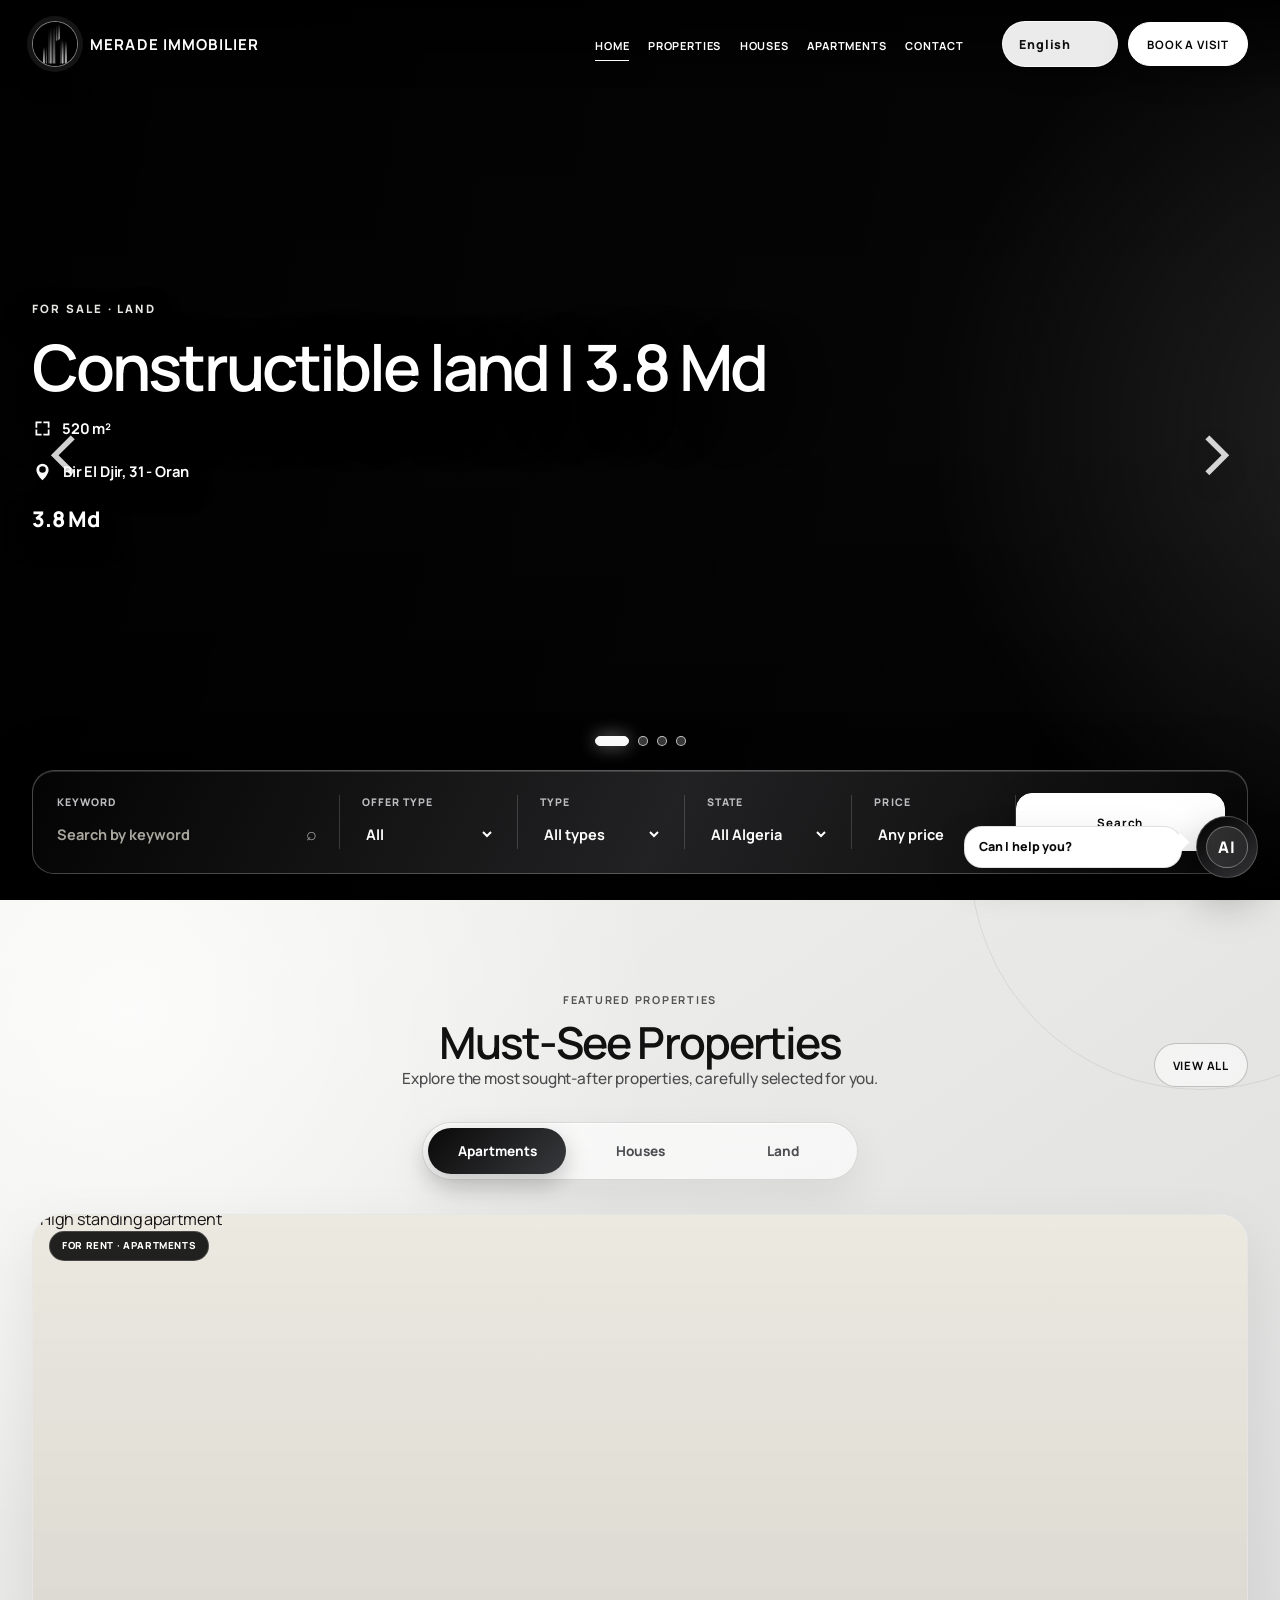
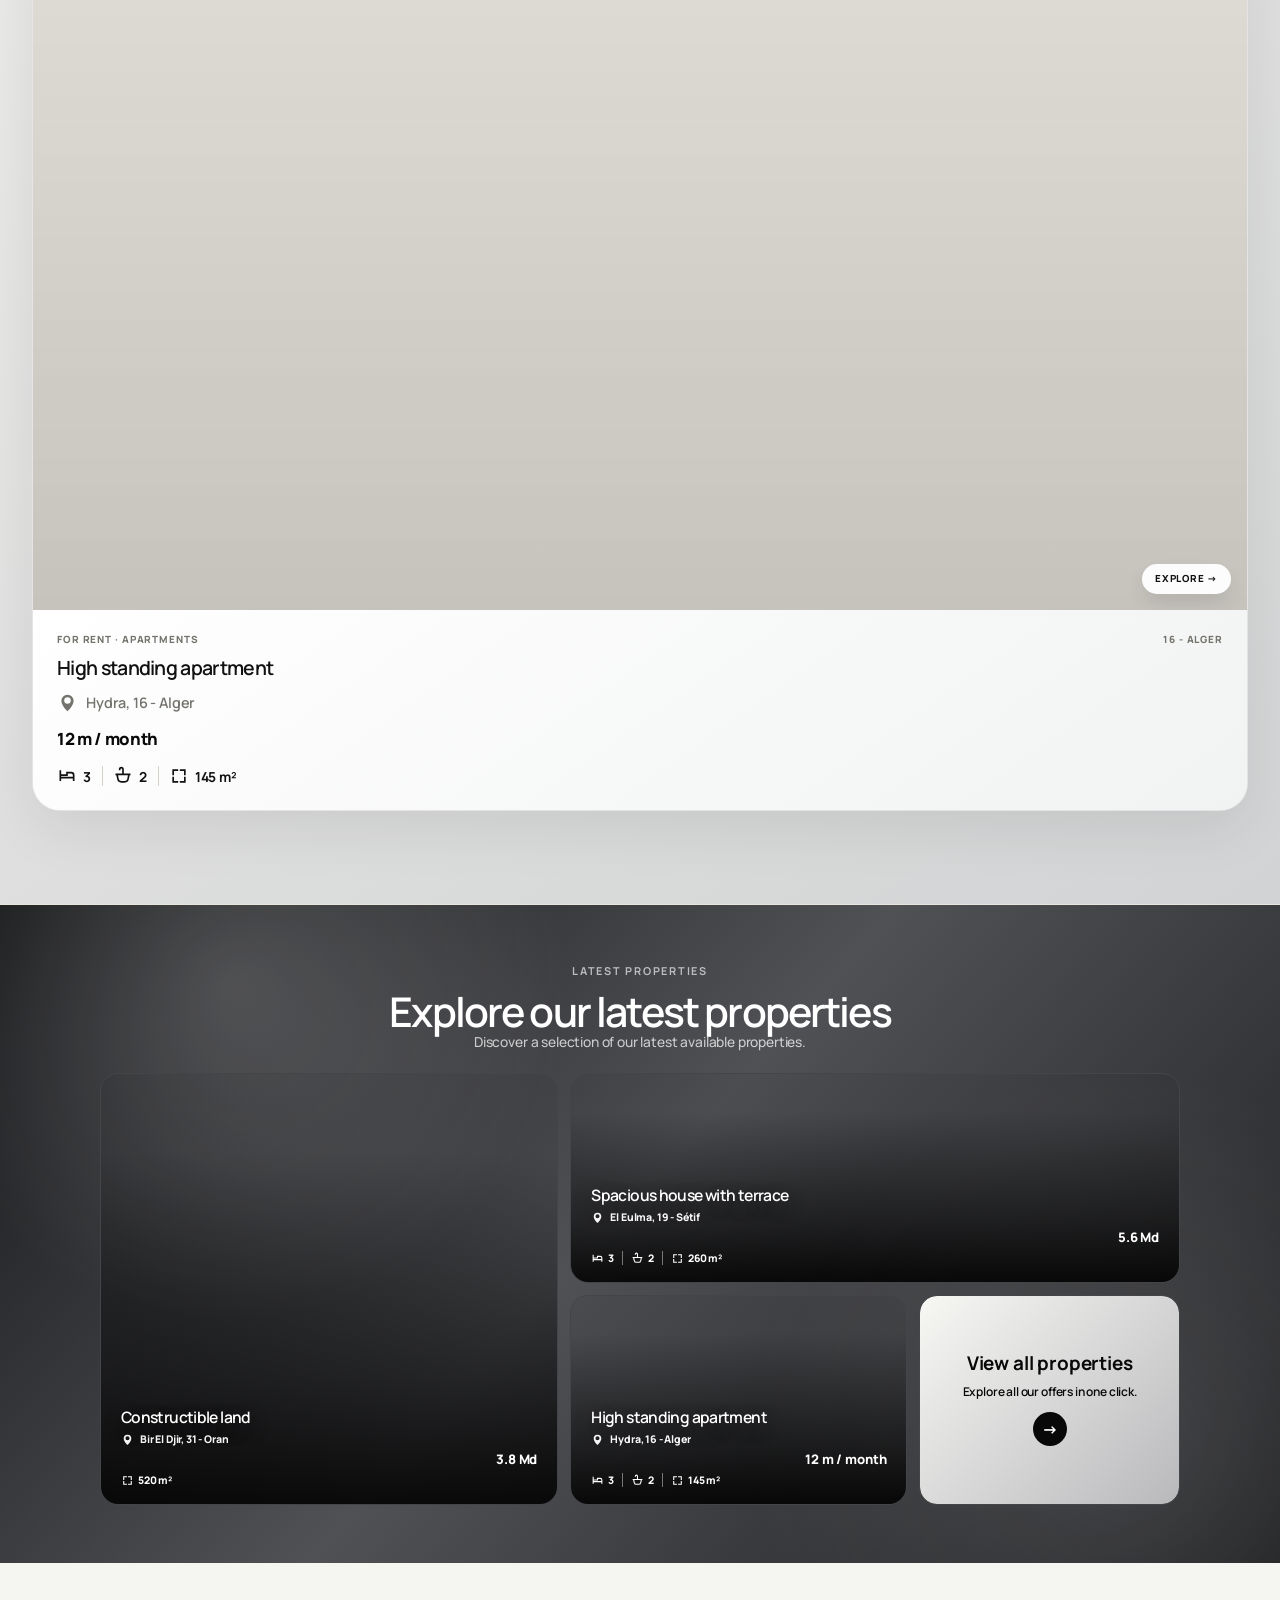
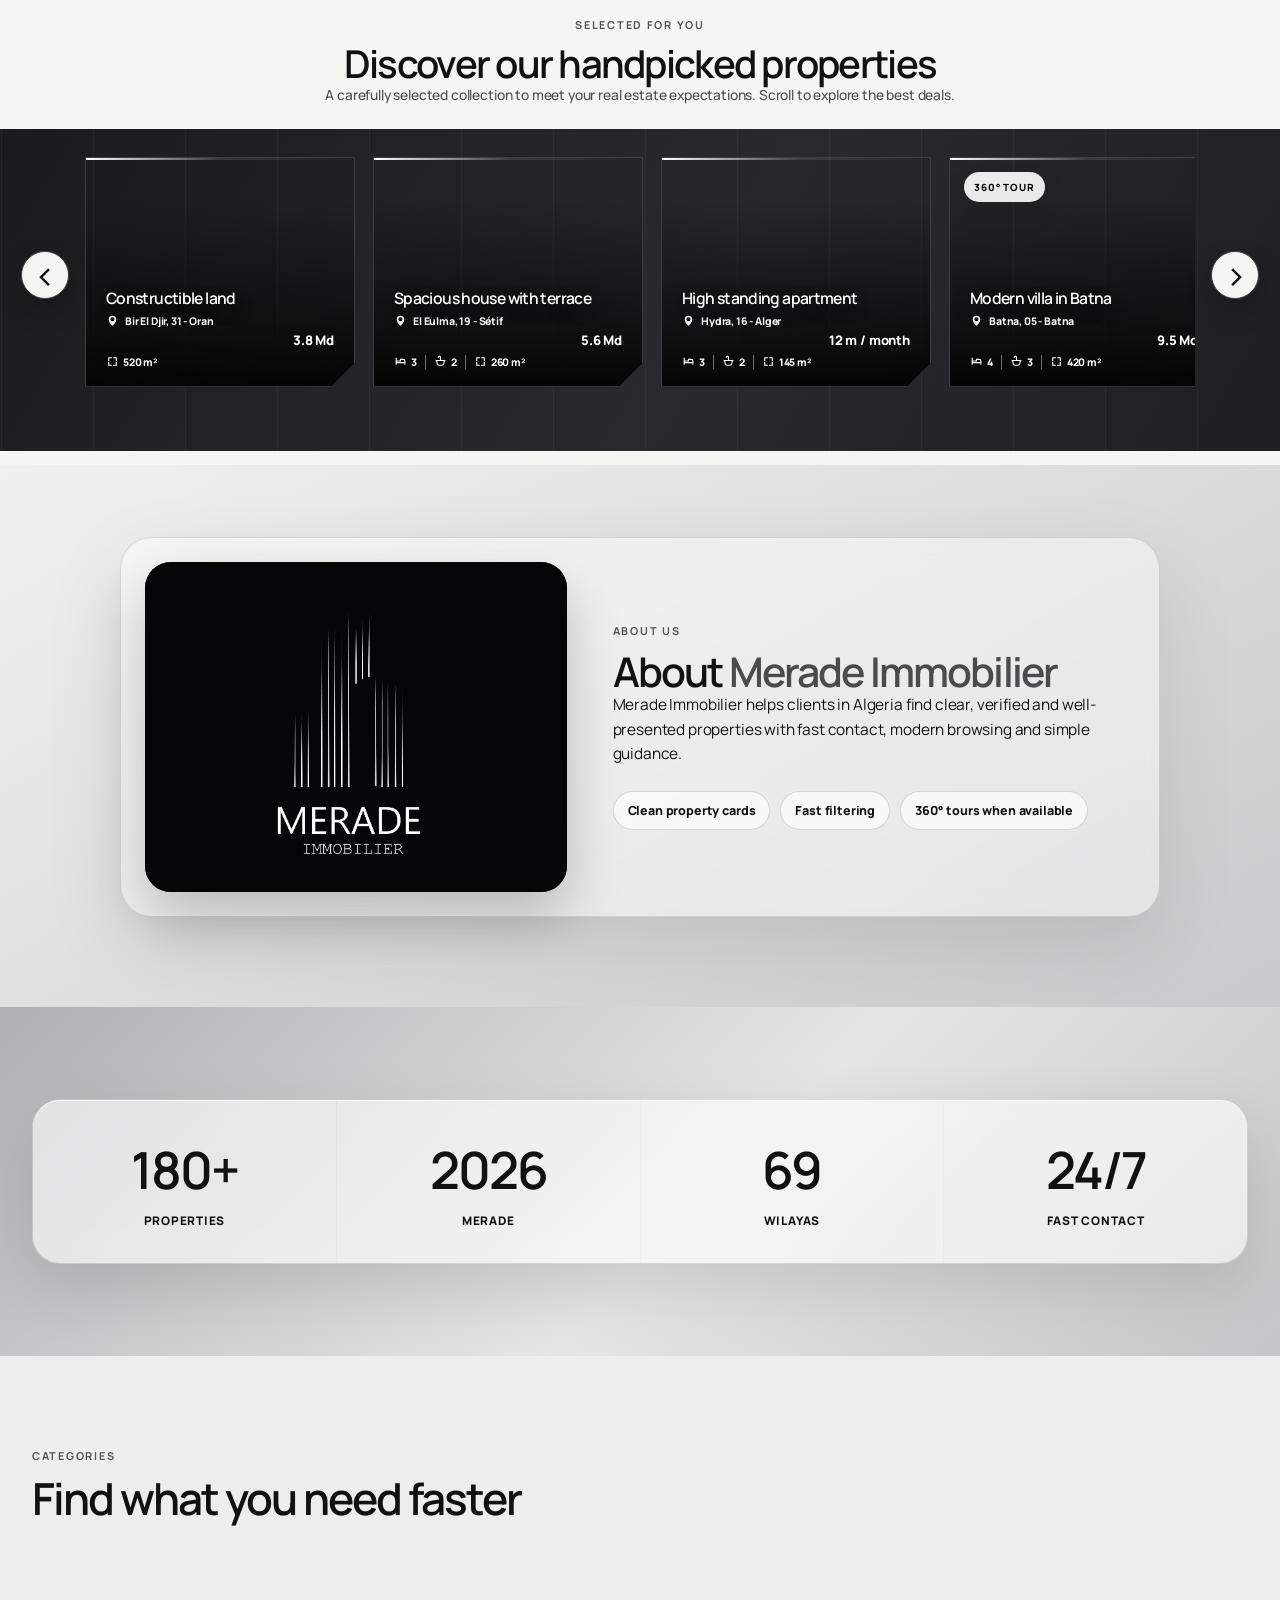
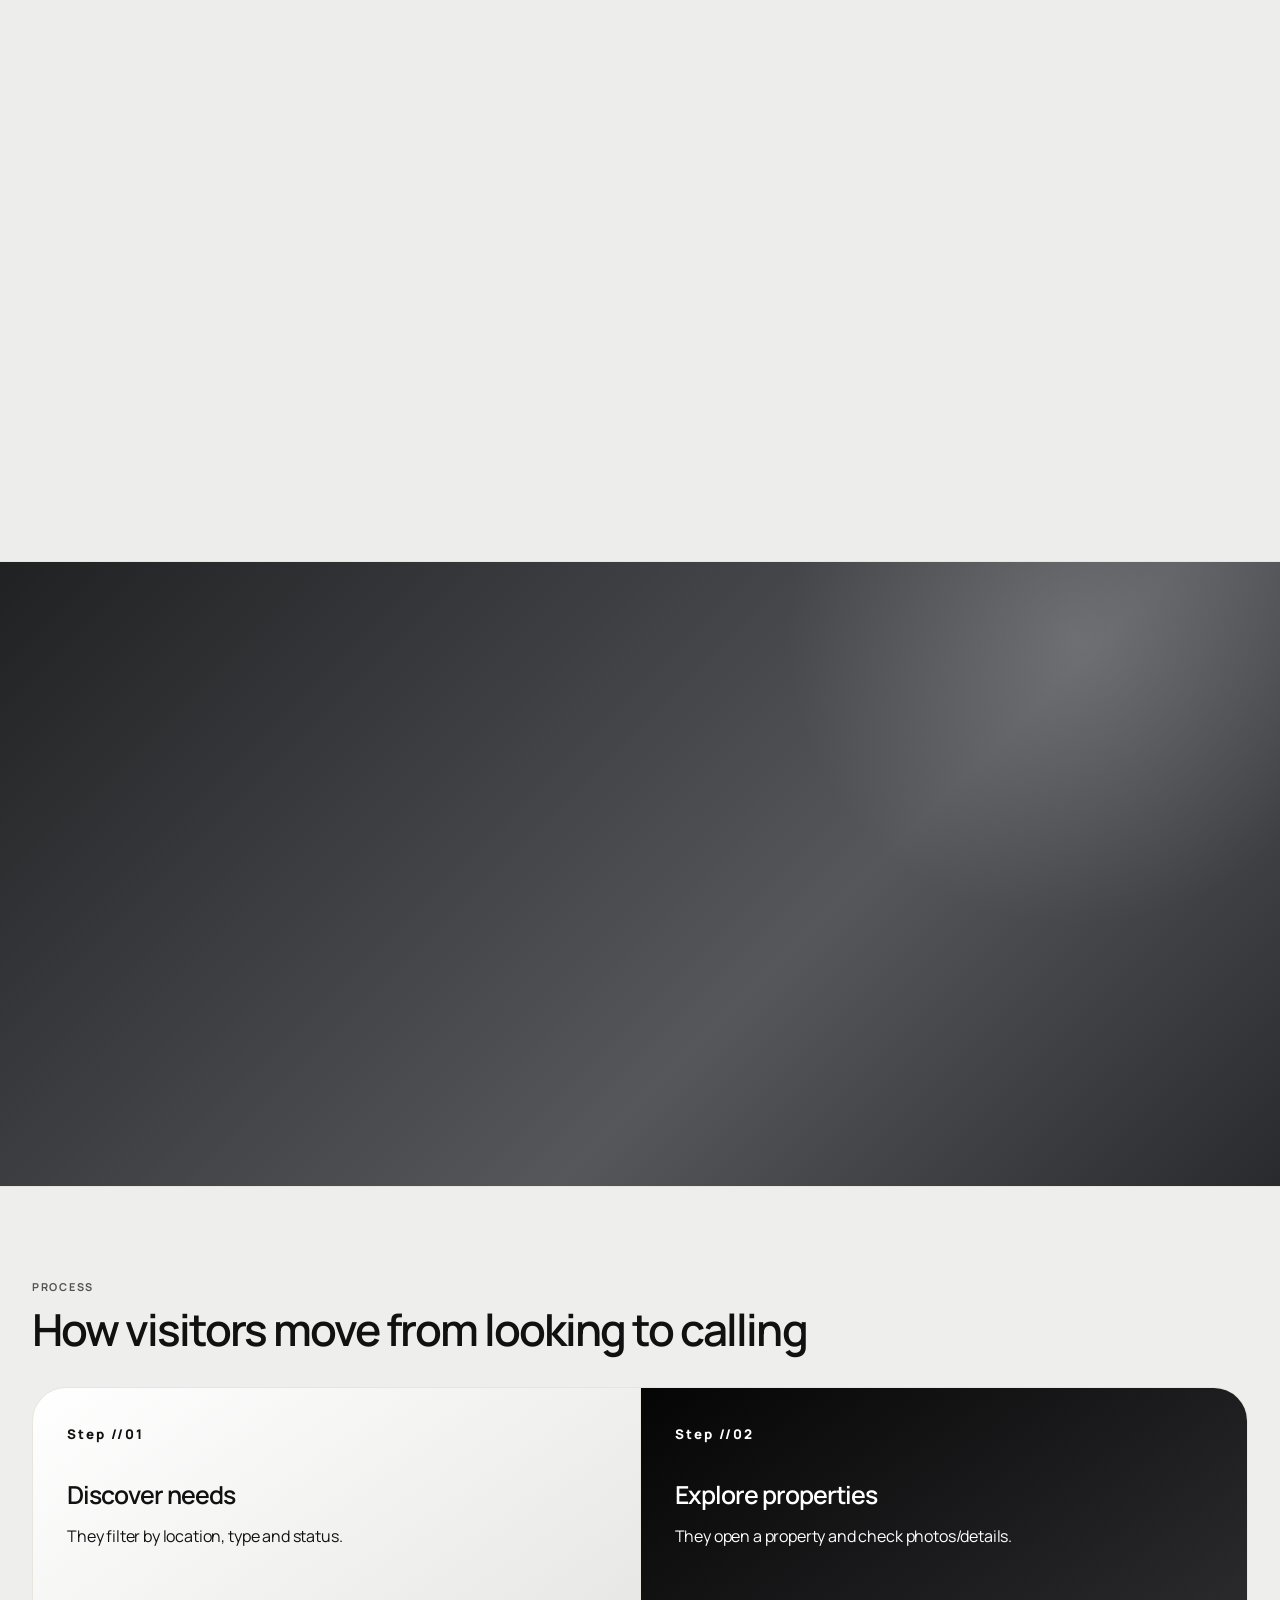
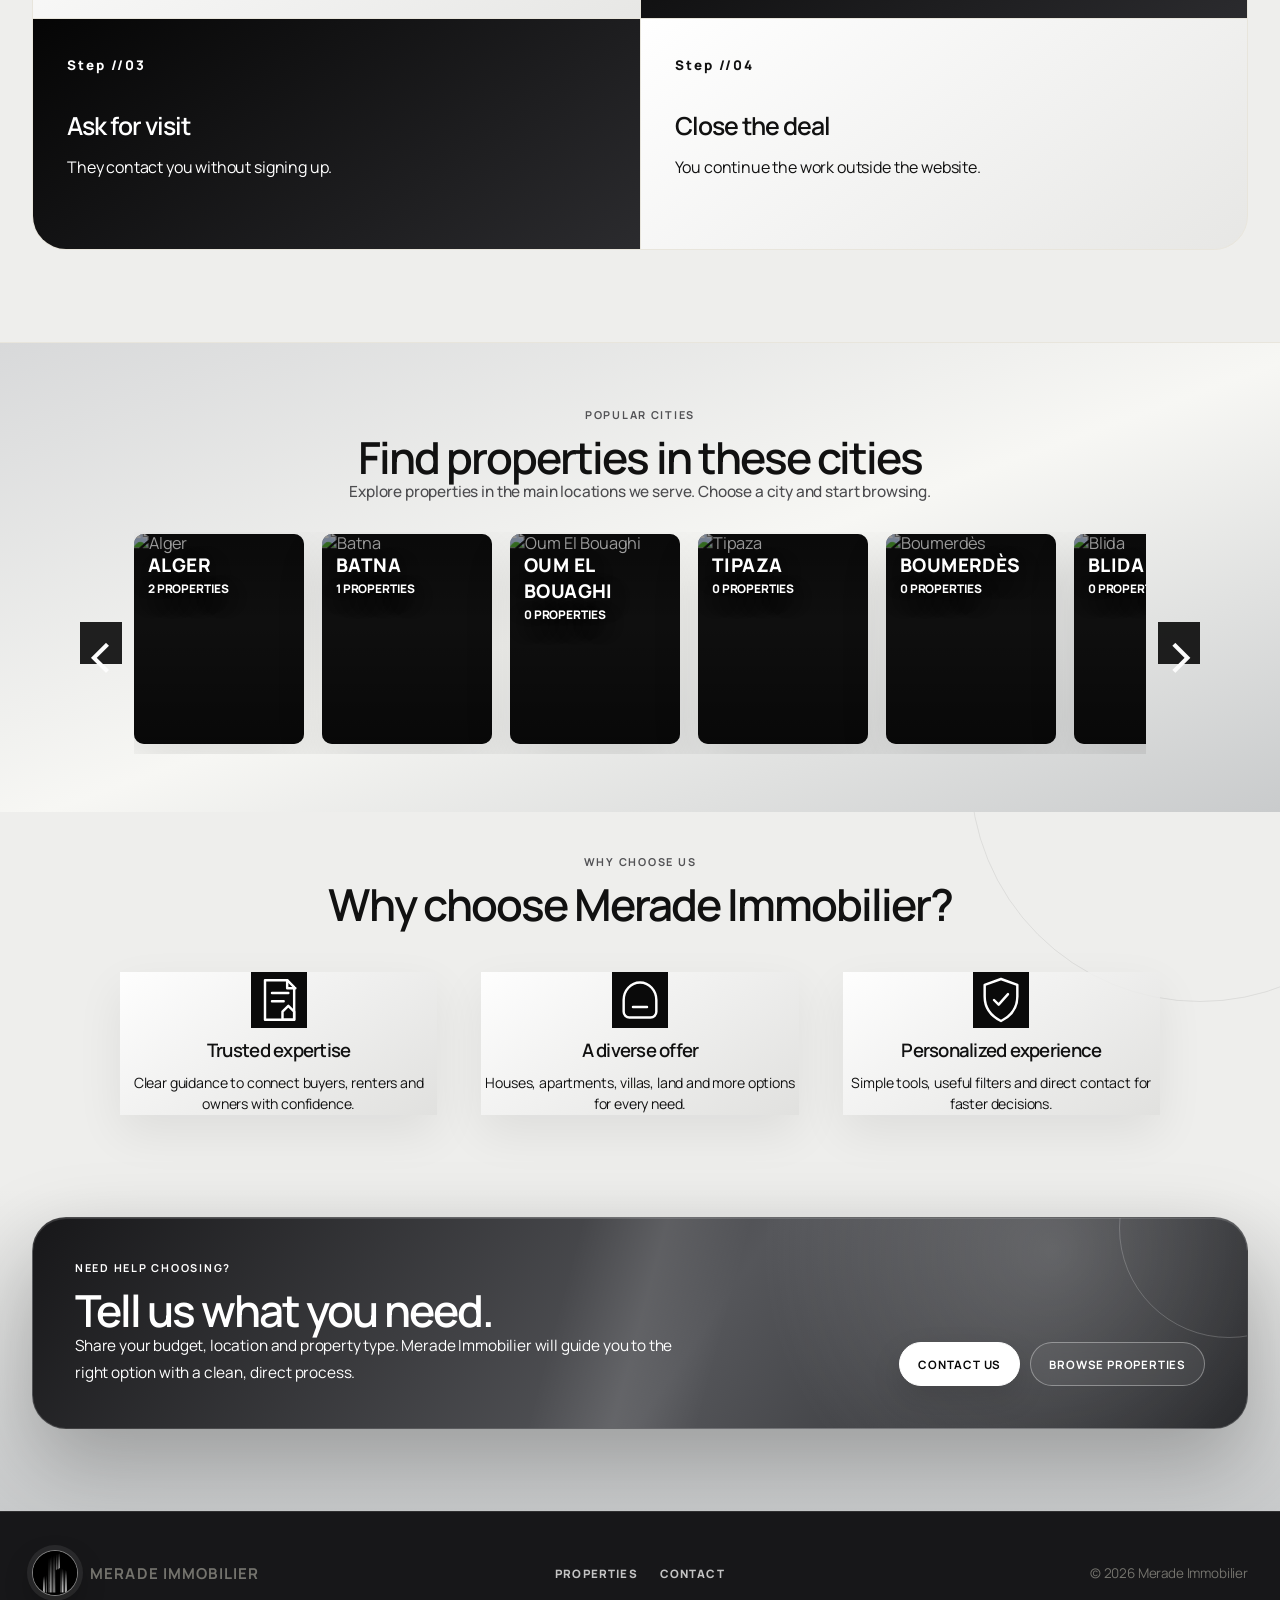
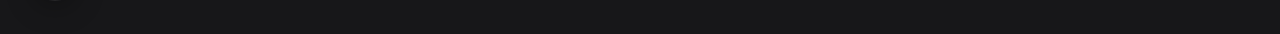
==== commit 45cf30be: "Describe the changes" ====
--- a/index.html
+++ b/index.html
@@ -77,7 +77,7 @@
   </div>
 </header>
 <main>
-  <section class="section section-alt must-see-section"><div class="container"><div class="section-head centered"><div><p class="eyebrow" data-i18n="section.featured.kicker">Featured properties</p><h2 class="title" data-home-i18n="section.mustSee.title">Must-See Properties</h2><p class="sub" data-home-i18n="section.mustSee.sub">Explore the most sought-after properties, carefully selected for you.</p></div><a class="btn-outline" href="pages/estates.html" data-i18n="section.featured.all">View all</a></div><div class="grid" id="listingsGrid" data-featured="true" data-limit="8"></div></div></section>
+  <section class="section section-alt must-see-section"><div class="container"><div class="section-head centered"><div><p class="eyebrow" data-i18n="section.featured.kicker">Featured properties</p><h2 class="title" data-home-i18n="section.mustSee.title">Must-See Properties</h2><p class="sub" data-home-i18n="section.mustSee.sub">Explore the most sought-after properties, carefully selected for you.</p></div><a class="btn-outline" href="pages/estates.html" data-i18n="section.featured.all">View all</a></div><div class="must-see-category-tabs" role="tablist" aria-label="Property categories" data-home-i18n-aria-label="section.mustSee.categoriesLabel"><button class="must-see-category-tab active" type="button" role="tab" aria-selected="true" data-must-see-category="apartments" data-i18n="cat.apartments">Apartments</button><button class="must-see-category-tab" type="button" role="tab" aria-selected="false" data-must-see-category="houses" data-i18n="cat.houses">Houses</button><button class="must-see-category-tab" type="button" role="tab" aria-selected="false" data-must-see-category="land" data-i18n="cat.land">Land</button></div><div class="grid" id="listingsGrid" data-featured="priority" data-limit="6" aria-live="polite"></div></div></section>
 
 
   <section class="section home-latest-section" id="homeLatestProperties">
--- a/style.css
+++ b/style.css
@@ -394,6 +394,10 @@
 
 /* v13 — minimalist desktop navigation, mobile 360 label, home bottom block */
 @media (min-width:981px){
+  .nav,
+  .nav.scrolled{
+    border-bottom:0;
+  }
   .nav .menu-btn,
   .menu-btn,
   button.menu-btn{
@@ -1210,10 +1214,46 @@
   letter-spacing:0!important
 }
 
+/* v28 — three-way Must-See category selector */
+.must-see-category-tabs{width:max-content;max-width:100%;margin:30px auto 34px;padding:5px;display:flex;align-items:center;justify-content:center;gap:5px;border:1px solid rgba(0,0,0,.13);border-radius:999px;background:rgba(255,255,255,.62);box-shadow:0 16px 40px rgba(0,0,0,.07),inset 0 1px 0 rgba(255,255,255,.8);backdrop-filter:blur(12px)}.must-see-category-tab{min-width:138px;min-height:46px;border:0;border-radius:999px;background:transparent;color:#4c4d50;padding:10px 22px;font:inherit;font-size:.85rem;font-weight:750;cursor:pointer;transition:background .25s ease,color .25s ease,transform .25s ease,box-shadow .25s ease}.must-see-category-tab:hover{color:#000;transform:translateY(-1px)}.must-see-category-tab.active{background:linear-gradient(135deg,#090909,#38393c);color:#fff;box-shadow:0 10px 24px rgba(0,0,0,.22)}.must-see-category-tab:focus-visible{outline:2px solid #111;outline-offset:3px}.must-see-section #listingsGrid>.empty{grid-column:1/-1;min-height:220px;display:grid;place-items:center;background:rgba(255,255,255,.6);border:1px solid rgba(0,0,0,.1)}
+@media(max-width:620px){.must-see-category-tabs{width:100%;display:grid;grid-template-columns:repeat(3,minmax(0,1fr));margin:22px auto 26px;padding:4px;gap:3px}.must-see-category-tab{min-width:0;min-height:43px;padding:8px 5px;font-size:.72rem}.must-see-section #listingsGrid>.empty{min-height:150px}}
+
+/* v29 — six Must-See cards, compact two-column phone grid */
+@media(max-width:620px){.home-page .must-see-section #listingsGrid{grid-template-columns:repeat(2,minmax(0,1fr))!important;gap:12px!important}.home-page .must-see-section #listingsGrid .property-card{border-radius:18px!important;box-shadow:0 8px 22px rgba(0,0,0,.07)!important}.home-page .must-see-section #listingsGrid .prop-media{min-height:0!important;aspect-ratio:1/1.02!important}.home-page .must-see-section #listingsGrid .prop-body{padding:12px 11px 13px!important}.home-page .must-see-section #listingsGrid .prop-topline{display:none!important}.home-page .must-see-section #listingsGrid .prop-title{font-size:.88rem!important;line-height:1.24!important;letter-spacing:-.025em!important}.home-page .must-see-section #listingsGrid .prop-location-line{gap:4px;margin-top:7px;font-size:.67rem!important;line-height:1.3}.home-page .must-see-section #listingsGrid .prop-location-line svg{width:13px;height:13px}.home-page .must-see-section #listingsGrid .price{margin-top:8px;font-size:.79rem!important}.home-page .must-see-section #listingsGrid .icon-meta{gap:5px;margin-top:8px!important;flex-wrap:wrap}.home-page .must-see-section #listingsGrid .icon-meta span{gap:3px;font-size:.63rem!important}.home-page .must-see-section #listingsGrid .icon-meta span+span{padding-left:5px}.home-page .must-see-section #listingsGrid .icon-meta svg{width:13px;height:13px}.home-page .must-see-section #listingsGrid .badge{left:8px;top:8px;max-width:calc(100% - 16px);padding:6px 7px;font-size:.47rem}.home-page .must-see-section #listingsGrid .tour-pill{left:8px;top:35px;padding:5px 7px;font-size:.45rem}.home-page .must-see-section #listingsGrid .explore-dot{display:none}}
+
+/* v27 — structured admin feature picker + selective property feature icons */
+.admin-feature-picker{border:1px solid var(--line);border-radius:26px;background:linear-gradient(145deg,#fff,#f2f3f3);padding:22px;min-width:0}.admin-feature-picker-head{display:flex;align-items:flex-start;justify-content:space-between;gap:16px;margin-bottom:18px}.admin-feature-picker-head h3{font-size:1.1rem;letter-spacing:-.025em;color:var(--ink);margin-bottom:5px}.admin-feature-groups{display:grid;grid-template-columns:repeat(3,minmax(0,1fr));gap:12px}.admin-feature-group{min-width:0;border:1px solid var(--line);border-radius:20px;background:#fff;padding:15px}.admin-feature-group legend{padding:0 7px;font-size:.72rem;font-weight:900;letter-spacing:.08em;text-transform:uppercase;color:var(--ink)}.admin-feature-options{display:grid;gap:8px;margin-top:4px}.admin-feature-option{display:flex;align-items:center;gap:10px;min-width:0;border:1px solid transparent;border-radius:13px;padding:9px 10px;color:var(--muted);font-size:.84rem;font-weight:750;line-height:1.3;cursor:pointer;transition:background .2s ease,border-color .2s ease,color .2s ease}.admin-feature-option:hover{background:var(--soft);border-color:var(--line);color:var(--ink)}.admin-feature-option input{appearance:none;-webkit-appearance:none;width:20px!important;height:20px;min-width:20px;border:1px solid #9b9da0!important;border-radius:6px!important;background:#fff!important;padding:0!important;display:grid;place-items:center;cursor:pointer}.admin-feature-option input::after{content:"";width:9px;height:5px;border-left:2px solid #fff;border-bottom:2px solid #fff;transform:rotate(-45deg) translateY(-1px);opacity:0}.admin-feature-option input:checked{background:#111!important;border-color:#111!important}.admin-feature-option input:checked::after{opacity:1}.admin-feature-option:has(input:checked){background:#f0f1f1;border-color:#b9bbbd;color:#111}.admin-feature-option span{min-width:0}
+.property-feature-list{grid-template-columns:repeat(2,minmax(0,1fr));gap:12px!important}.property-feature-list .property-feature-item{align-items:center;min-width:0;min-height:58px;padding:10px 13px;border:1px solid var(--line);border-radius:17px;background:rgba(255,255,255,.72);color:var(--ink);font-weight:700;line-height:1.35}.property-feature-list .property-feature-item::before{margin-top:0}.property-feature-list .property-feature-item.has-feature-icon::before{display:none}.property-feature-icon{width:38px;height:38px;min-width:38px;border-radius:12px;display:grid;place-items:center;background:#111;color:#fff}.property-feature-icon svg{width:21px;height:21px;fill:none;stroke:currentColor;stroke-width:1.7;stroke-linecap:round;stroke-linejoin:round}.is-rtl .property-feature-list .property-feature-item{text-align:right}
+@media(max-width:1100px){.admin-feature-groups{grid-template-columns:1fr 1fr}.admin-feature-group:last-child{grid-column:1/-1}}
+@media(max-width:620px){.admin-feature-picker{padding:16px;border-radius:21px}.admin-feature-groups{grid-template-columns:1fr}.admin-feature-group:last-child{grid-column:auto}.admin-feature-option{min-height:44px}.property-feature-list{grid-template-columns:1fr}.property-feature-list .property-feature-item{min-height:54px;border-radius:15px}}
+
+/* Desktop header: final cascade guard against homepage scroll overrides. */
+@media (min-width:981px){
+  .nav,
+  .nav.scrolled,
+  .home-page .nav,
+  .home-page .nav.scrolled{
+    border-bottom:0!important;
+  }
+  .nav.scrolled,
+  .home-page .nav.scrolled{
+    box-shadow:none!important;
+  }
+}
+
+/* Keep the slider status as clean text; remove the old decorative block. */
+.home-page .hero-status{
+  border:0!important;
+  border-left:0!important;
+  border-inline-start:0!important;
+  padding-left:0!important;
+  padding-inline-start:0!important;
+}
+
 /* v24 — luxury hover treatment for Must-See property cards */
 .home-page .must-see-section .property-card{
   position:relative;
-  transform-style:preserve-3d;
+  transform-style:flat;
   will-change:transform,box-shadow;
   transition:transform .58s cubic-bezier(.2,.75,.2,1),box-shadow .58s ease,border-color .4s ease!important
 }
@@ -1243,12 +1283,13 @@
   transition:opacity .45s ease,box-shadow .45s ease
 }
 .home-page .must-see-section .property-card .prop-media{
-  isolation:isolate;
-  transition:filter .55s ease
+  isolation:isolate
 }
 .home-page .must-see-section .property-card .prop-media img{
   transform:scale(1.015);
-  transition:transform .85s cubic-bezier(.2,.75,.2,1),filter .55s ease!important
+  filter:none!important;
+  backface-visibility:hidden;
+  transition:transform .75s cubic-bezier(.2,.75,.2,1)!important
 }
 .home-page .must-see-section .property-card .prop-media::after{
   background:linear-gradient(180deg,rgba(255,255,255,.02),rgba(0,0,0,.16))!important;
@@ -1268,7 +1309,7 @@
 @media(hover:hover) and (pointer:fine){
   .home-page .must-see-section .property-card:hover,
   .home-page .must-see-section .property-card:focus-within{
-    transform:perspective(1100px) translateY(-13px) scale(1.012)!important;
+    transform:translateY(-13px)!important;
     border-color:rgba(30,30,32,.3)!important;
     box-shadow:0 38px 80px rgba(0,0,0,.2),0 12px 28px rgba(0,0,0,.1),0 0 0 1px rgba(255,255,255,.65)!important
   }
@@ -1284,8 +1325,8 @@
   }
   .home-page .must-see-section .property-card:hover .prop-media img,
   .home-page .must-see-section .property-card:focus-within .prop-media img{
-    transform:scale(1.085);
-    filter:saturate(1.06) contrast(1.05) brightness(1.03)
+    transform:scale(1.06);
+    filter:none!important
   }
   .home-page .must-see-section .property-card:hover .prop-media::after,
   .home-page .must-see-section .property-card:focus-within .prop-media::after{
@@ -1388,7 +1429,33 @@
   background:linear-gradient(90deg,#fff,rgba(255,255,255,.12),transparent);
   pointer-events:none
 }
-.home-page .handpicked-nav{color:#fff!important;text-shadow:0 8px 20px rgba(0,0,0,.35)}
+.home-page .handpicked-nav{
+  top:50%;
+  width:48px;
+  height:48px;
+  border:1px solid #444548;
+  border-radius:50%;
+  background:#f5f5f2;
+  color:#111!important;
+  font-size:2.35rem;
+  line-height:1;
+  text-shadow:none;
+  box-shadow:0 12px 28px rgba(0,0,0,.18);
+  transition:transform .3s ease,background .3s ease,color .3s ease
+}
+.home-page .handpicked-prev{left:-64px}
+.home-page .handpicked-next{right:-64px}
+.home-page .handpicked-nav:hover{
+  opacity:1;
+  background:#111;
+  color:#fff!important;
+  transform:translateY(-50%) scale(1.06)
+}
+@media(min-width:761px) and (max-width:1240px){
+  .home-page .handpicked-shell{width:calc(100% - 124px)}
+  .home-page .handpicked-prev{left:-58px}
+  .home-page .handpicked-next{right:-58px}
+}
 @media(hover:hover) and (pointer:fine){
   .home-page .handpicked-card:hover{
     transform:translateY(-7px)!important;
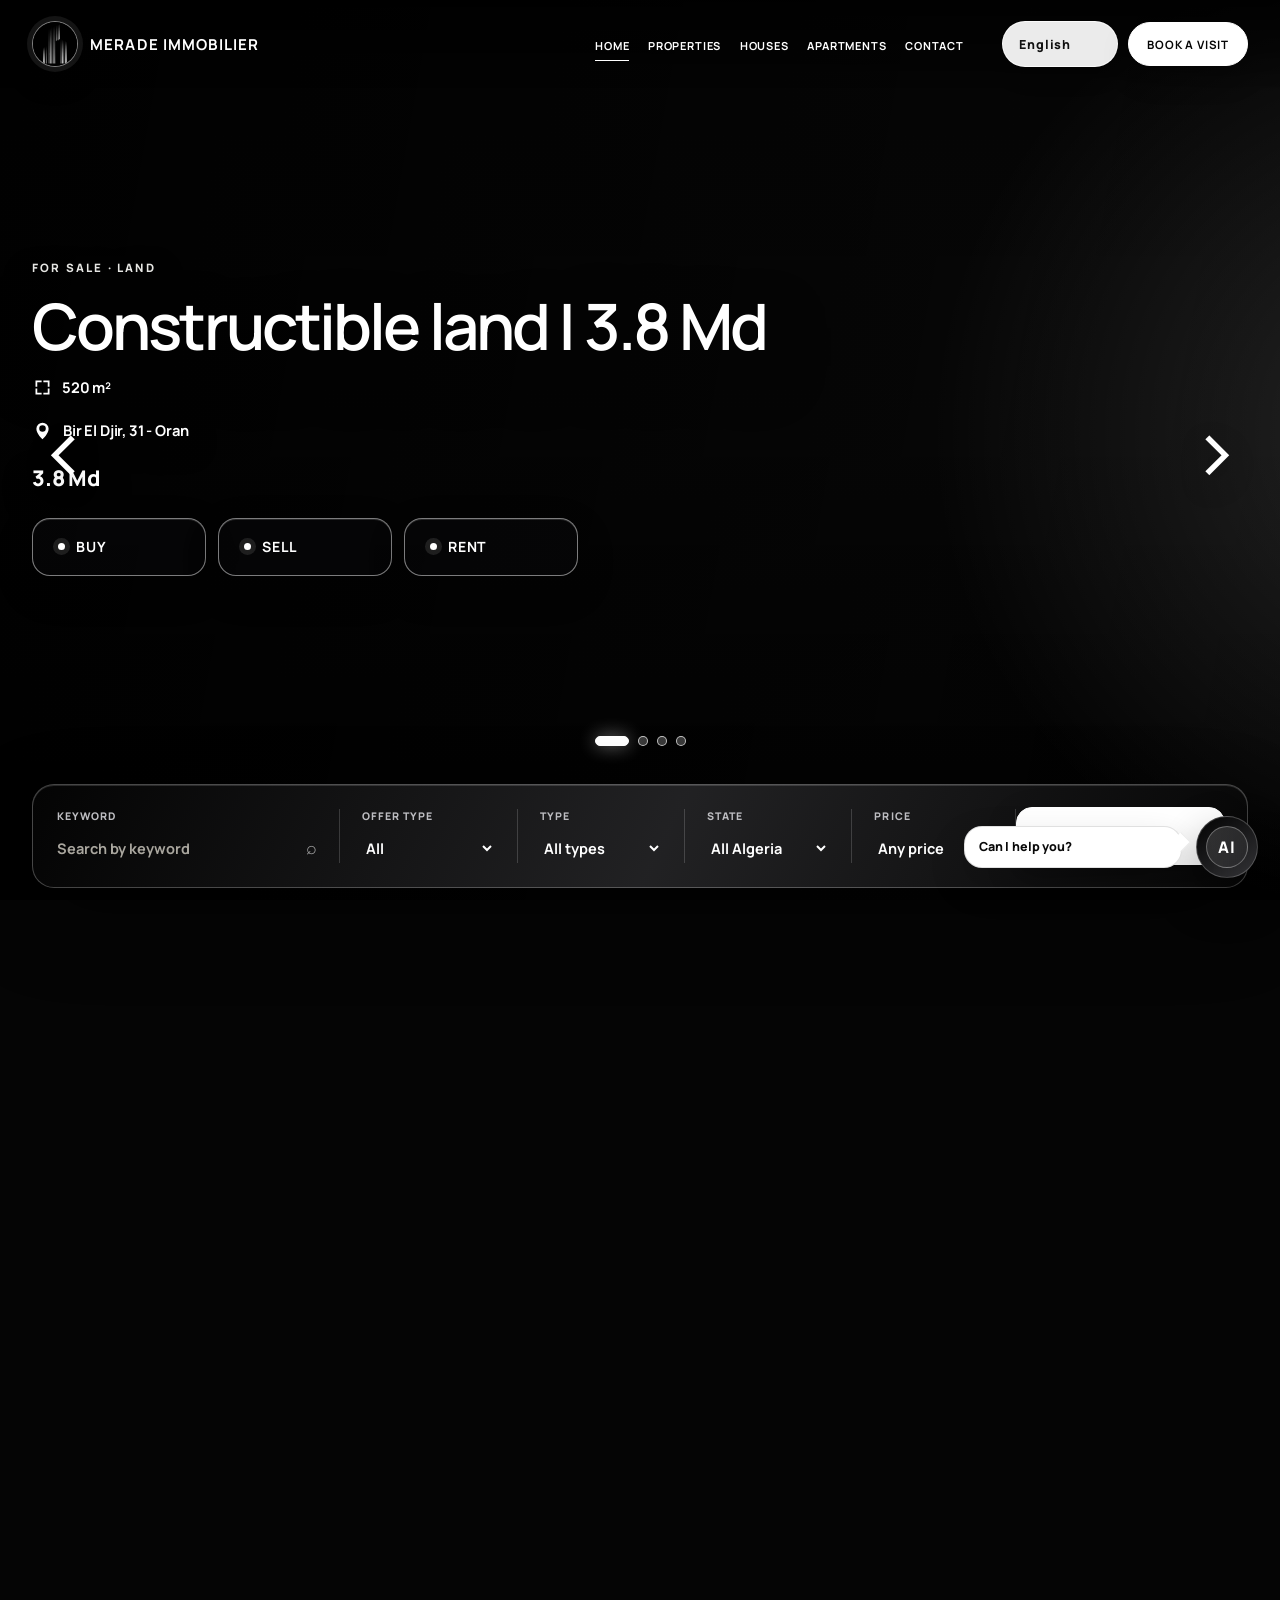
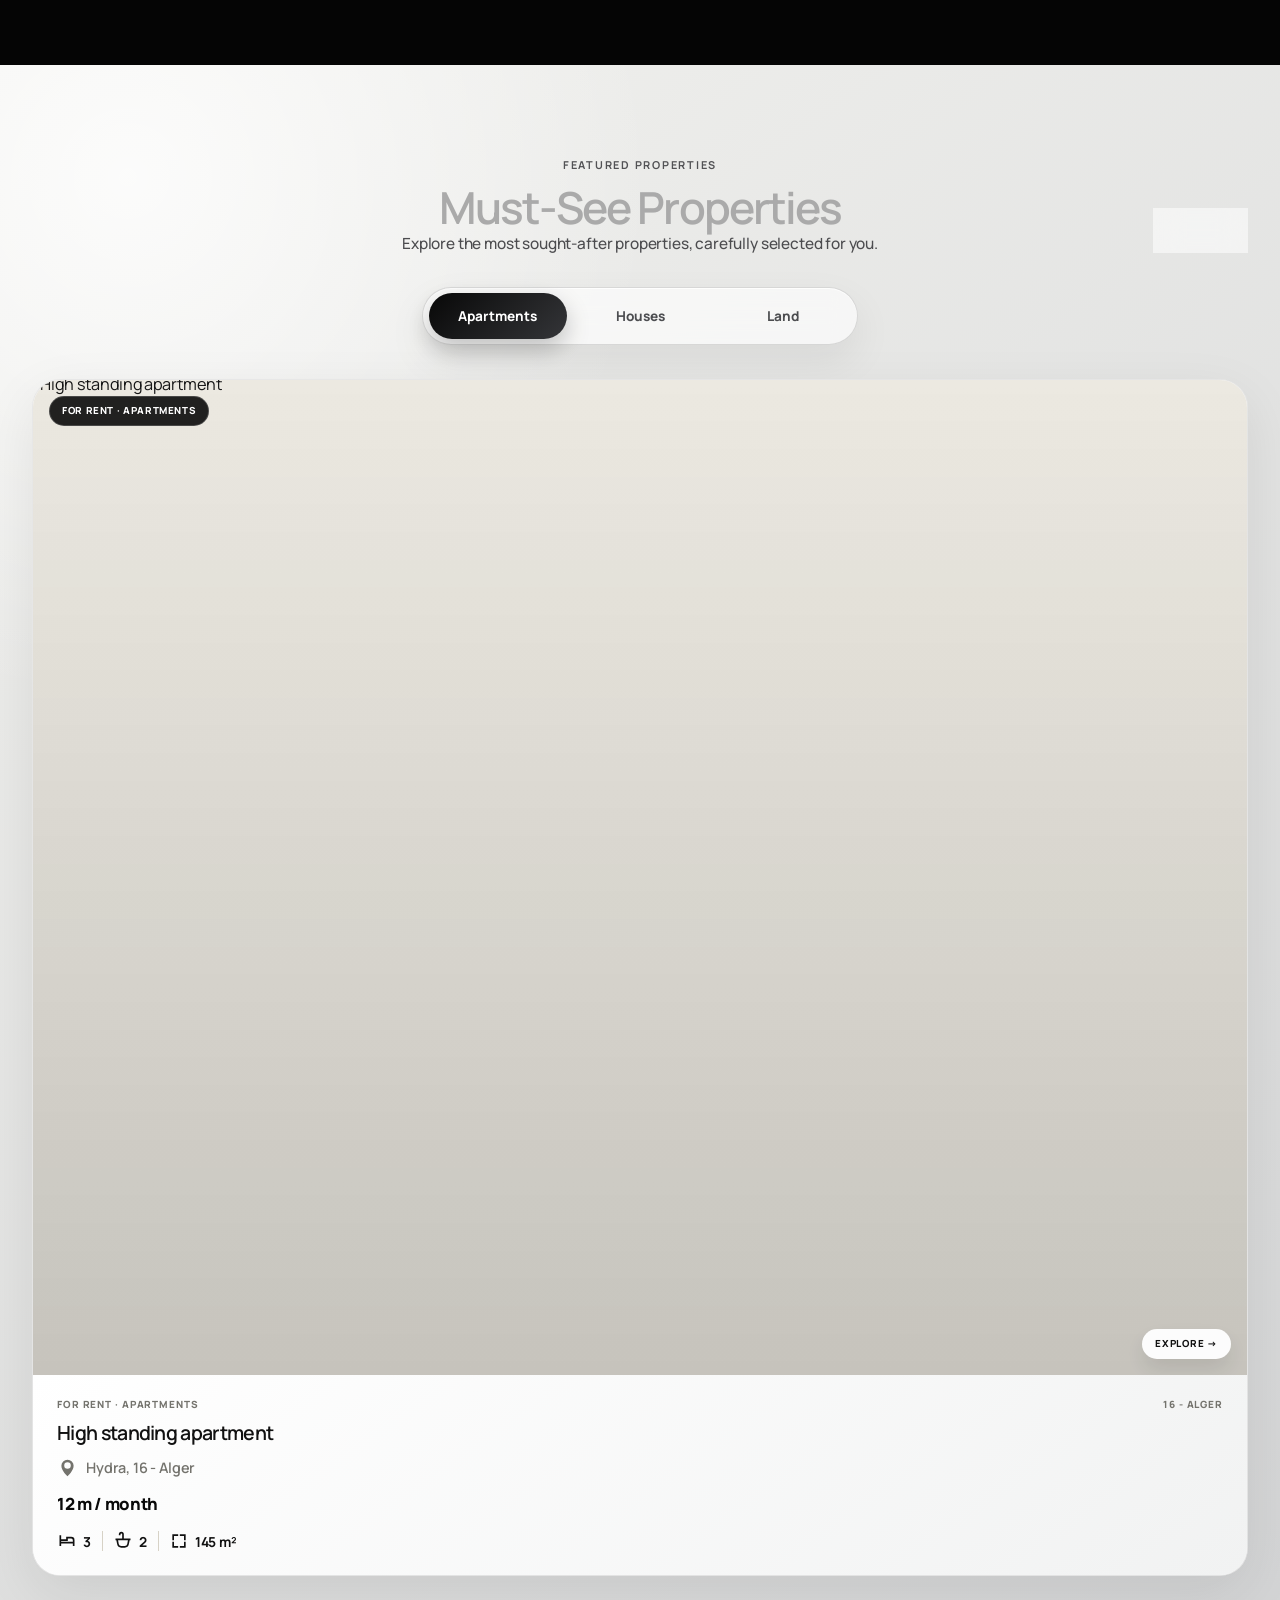
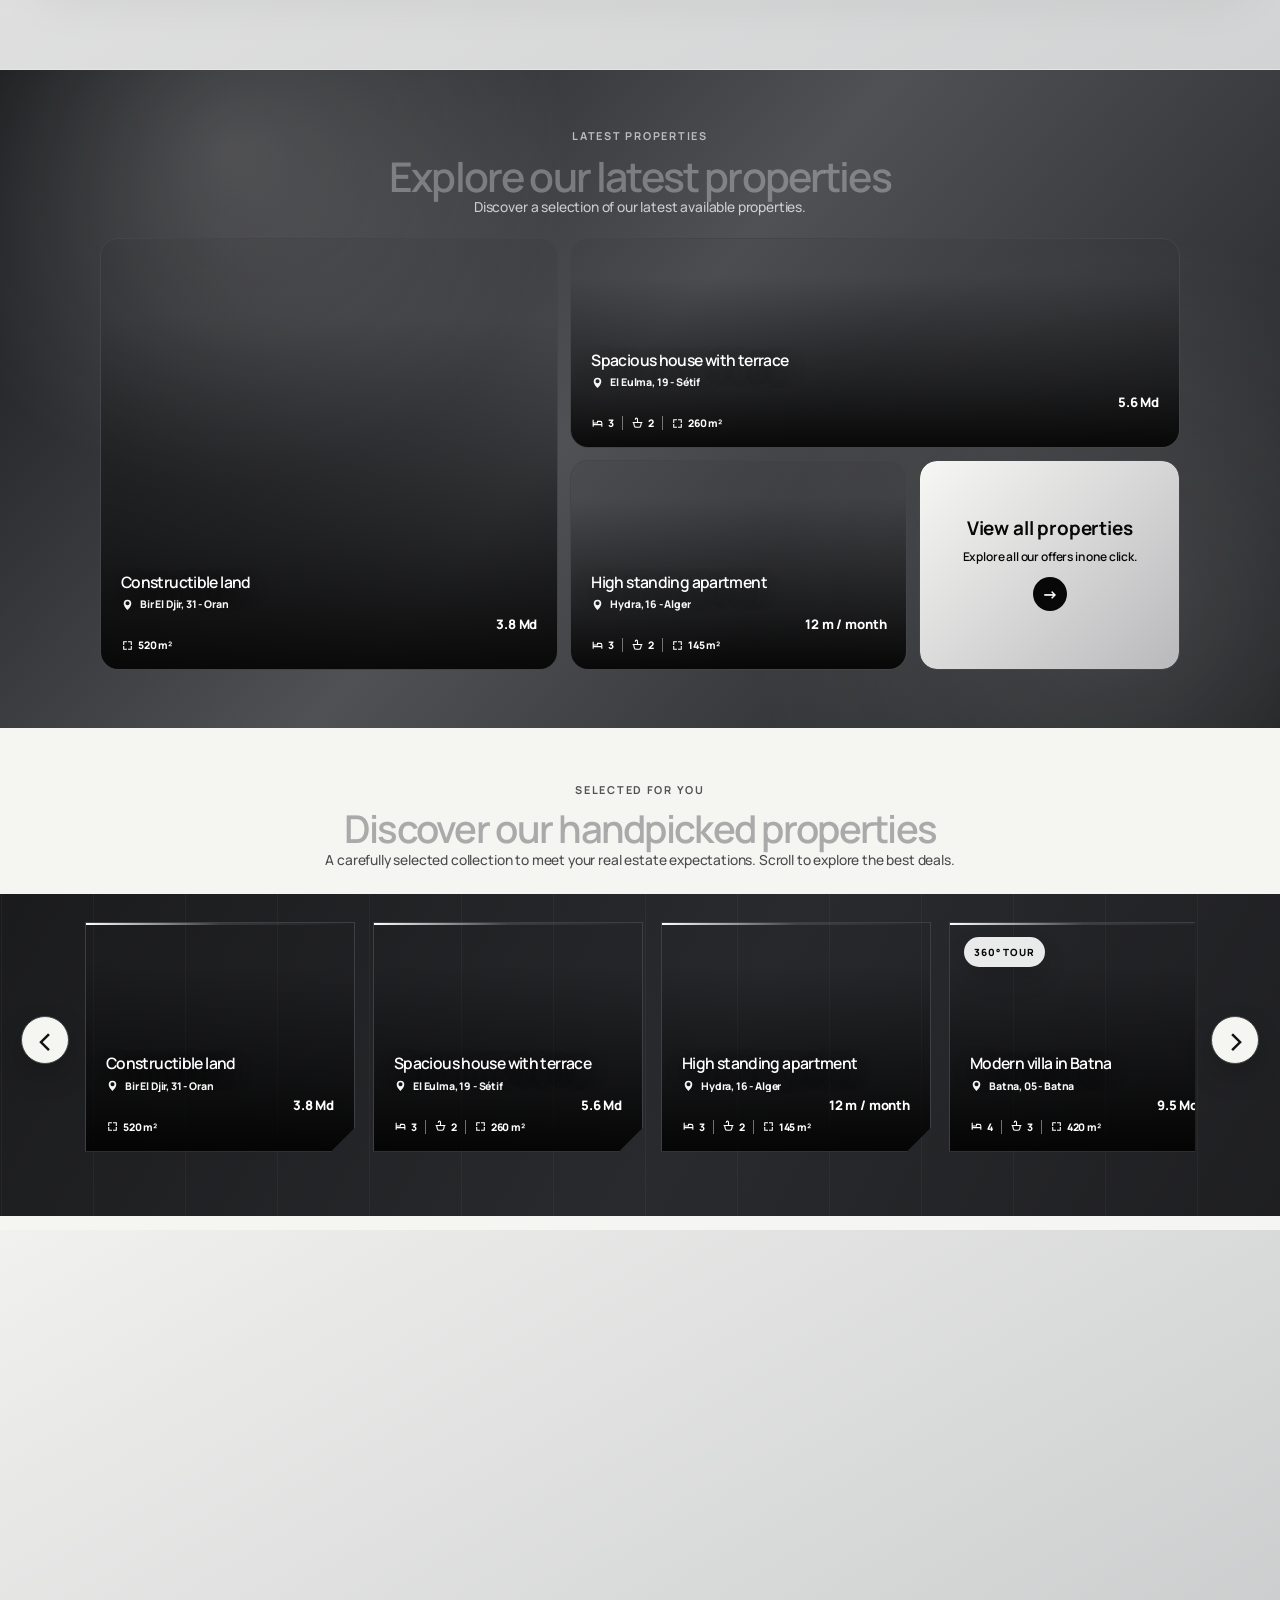
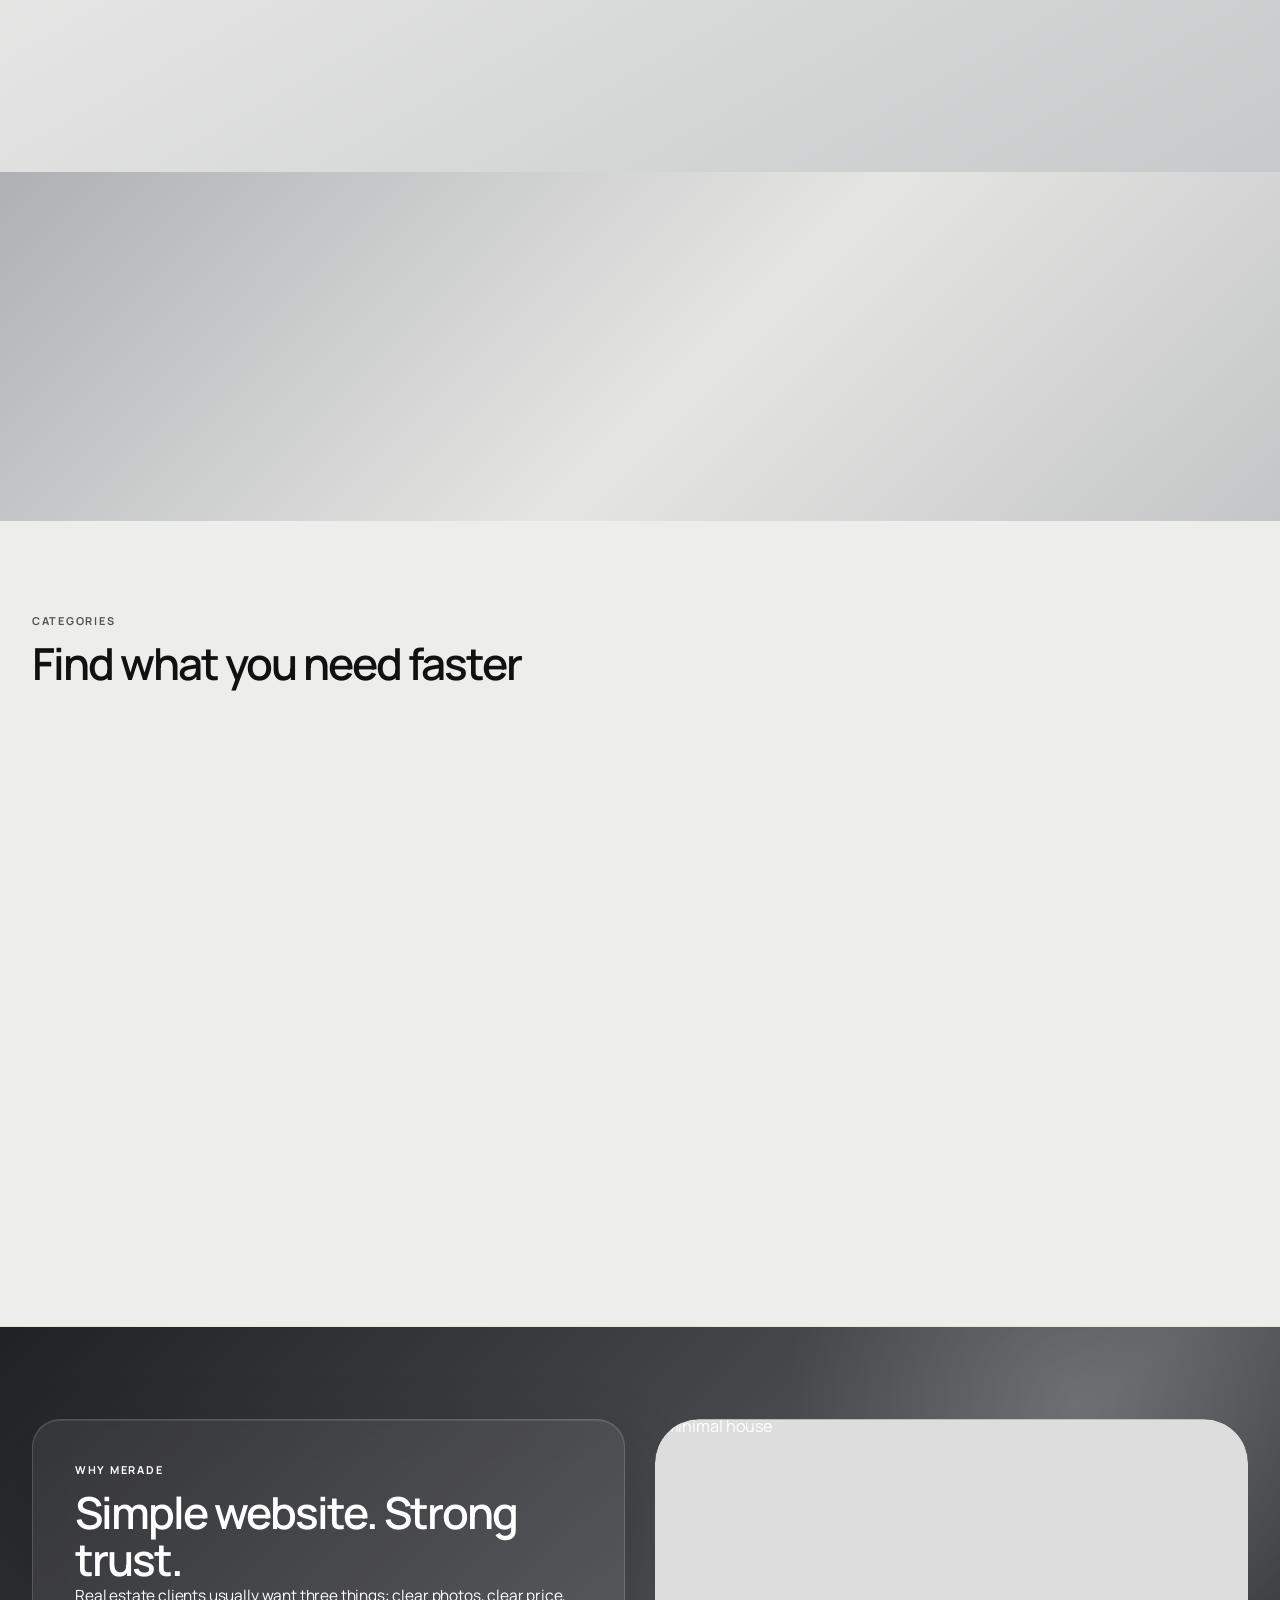
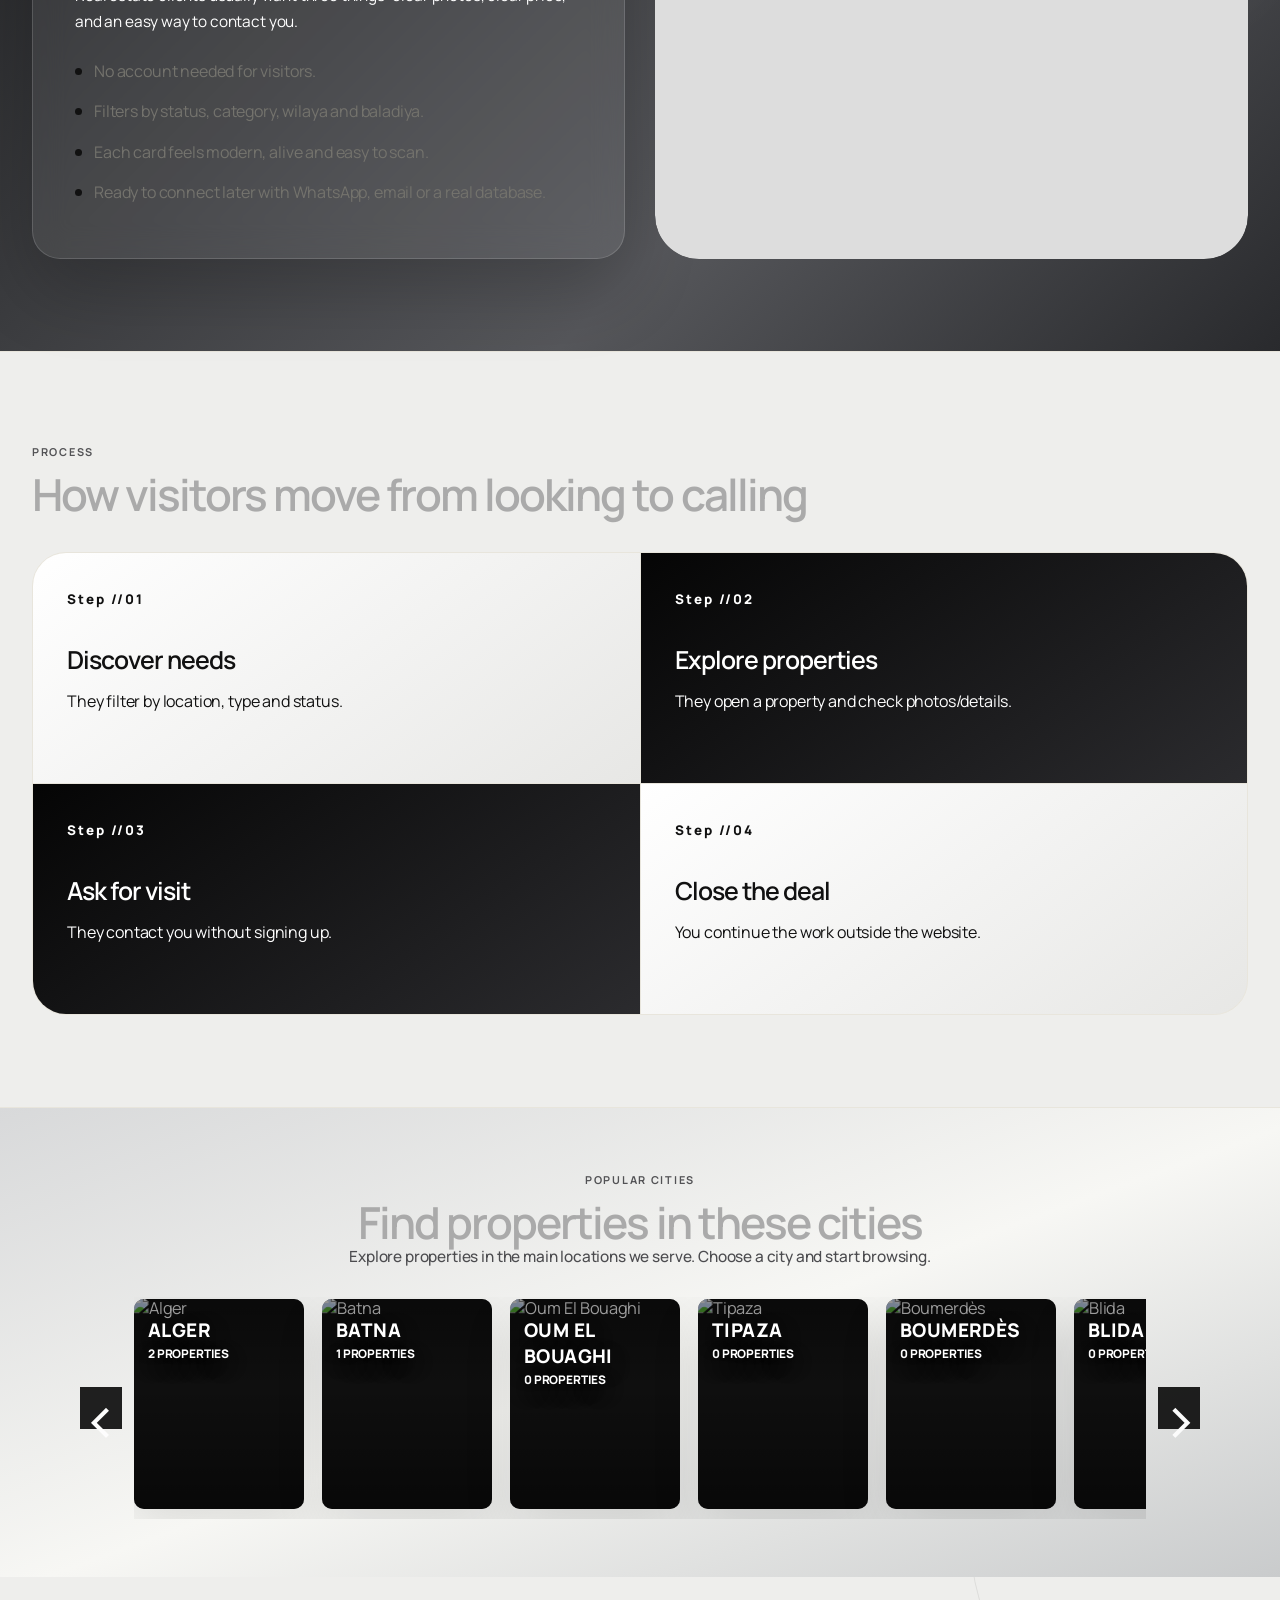
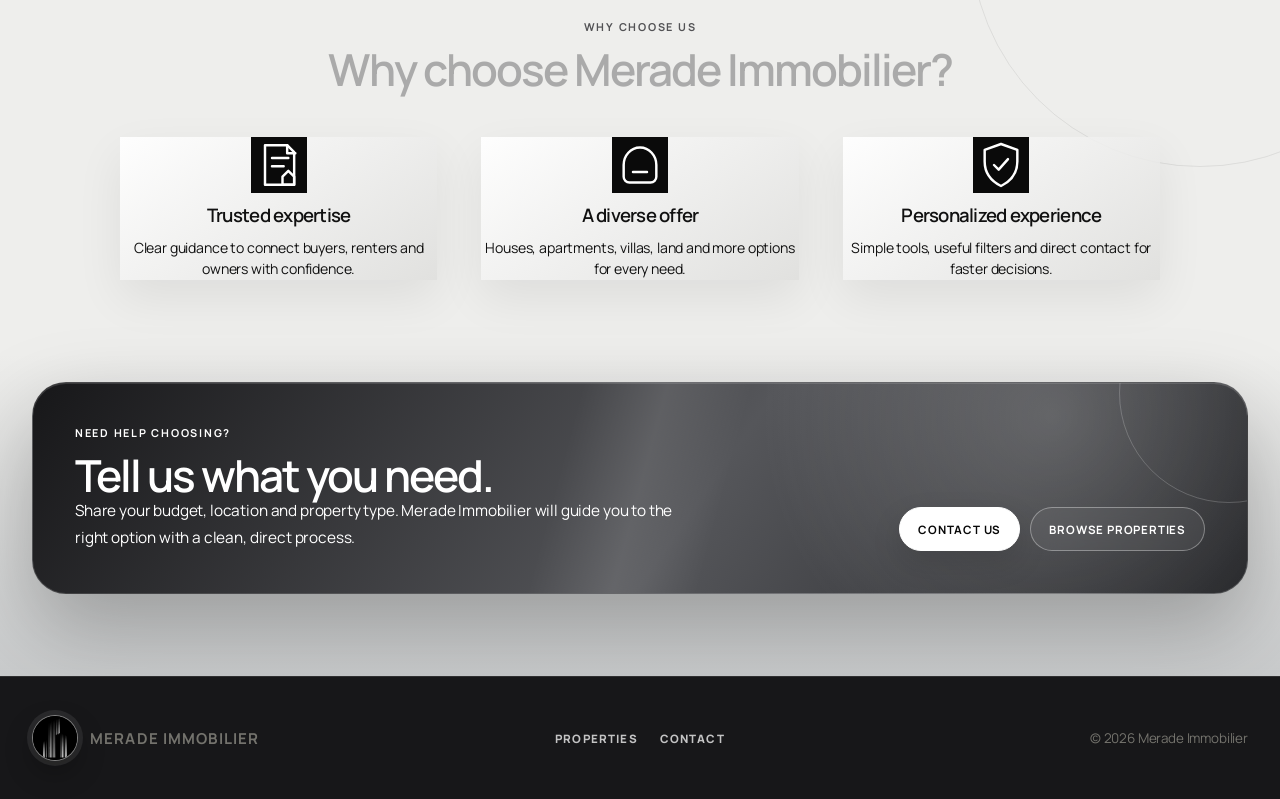
==== commit 789a4c59: "Describe the changes" ====
--- a/index.html
+++ b/index.html
@@ -26,10 +26,12 @@
   </div>
 </nav>
 <header class="home-showcase" id="homeHero" aria-label="Top properties">
-  <div class="home-slider" id="homeSlider"></div>
-  <button class="hero-nav hero-prev" id="heroPrev" type="button" aria-label="Previous property">‹</button>
-  <button class="hero-nav hero-next" id="heroNext" type="button" aria-label="Next property">›</button>
-  <div class="container hero-dots-wrap"><div class="hero-dots" id="heroDots"></div></div>
+  <div class="hero-sticky-stage">
+    <div class="home-slider" id="homeSlider"></div>
+    <button class="hero-nav hero-prev" id="heroPrev" type="button" aria-label="Previous property">‹</button>
+    <button class="hero-nav hero-next" id="heroNext" type="button" aria-label="Next property">›</button>
+    <div class="container hero-dots-wrap"><div class="hero-dots" id="heroDots"></div></div>
+  </div>
   <div class="container hero-search-wrap">
     <div class="home-search-bar reveal">
       <div class="hero-filter hero-filter-keyword">
--- a/style.css
+++ b/style.css
@@ -1214,6 +1214,271 @@
   letter-spacing:0!important
 }
 
+/* v30 — premium hero scroll scene, intent actions and scroll-ink headings */
+html:has(body.home-page),
+body.home-page{overflow-x:clip!important}
+.home-page .home-showcase.hero-scroll-scene{
+  --hero-copy-opacity:1;
+  --hero-copy-shift:0px;
+  --hero-controls-opacity:1;
+  --hero-search-opacity:1;
+  height:185svh!important;
+  min-height:0!important;
+  overflow:visible!important;
+  padding-bottom:0!important;
+  background:#050505!important;
+  isolation:isolate
+}
+.home-page .hero-sticky-stage{
+  position:sticky;
+  top:0;
+  z-index:1;
+  width:100%;
+  height:100svh;
+  overflow:hidden;
+  background:#050505
+}
+.home-page .hero-sticky-stage .home-slider{
+  width:100%;
+  height:100%!important;
+  min-height:0!important;
+  max-height:none!important;
+  overflow:visible!important
+}
+.home-page .hero-scroll-scene .home-slide-content{
+  flex-direction:column;
+  align-items:flex-start;
+  justify-content:center;
+  gap:26px;
+  padding-bottom:176px;
+  opacity:var(--hero-copy-opacity);
+  transform:translate3d(0,var(--hero-copy-shift),0);
+  transition:opacity .1s linear;
+  will-change:opacity,transform
+}
+.home-page .hero-intent-actions{
+  display:grid;
+  grid-template-columns:repeat(3,minmax(136px,174px));
+  gap:12px;
+  position:relative;
+  z-index:4
+}
+.home-page .hero-intent-btn{
+  min-height:58px;
+  padding:0 25px;
+  border:1px solid rgba(255,255,255,.48);
+  border-radius:18px;
+  display:flex;
+  align-items:center;
+  justify-content:flex-start;
+  gap:11px;
+  color:#fff;
+  background:rgba(9,9,10,.5);
+  box-shadow:inset 0 1px 0 rgba(255,255,255,.14),0 14px 38px rgba(0,0,0,.2);
+  backdrop-filter:blur(15px);
+  font-size:.88rem;
+  font-weight:700;
+  letter-spacing:.055em;
+  text-transform:uppercase;
+  transition:color .32s ease,background .32s ease,border-color .32s ease,transform .32s cubic-bezier(.2,.75,.2,1),box-shadow .32s ease
+}
+.home-page .hero-intent-btn::before{
+  content:"";
+  width:7px;
+  height:7px;
+  flex:0 0 auto;
+  border-radius:50%;
+  background:currentColor;
+  box-shadow:0 0 0 5px rgba(255,255,255,.1);
+  transition:transform .32s ease,box-shadow .32s ease
+}
+@media(hover:hover) and (pointer:fine){
+  .home-page .hero-intent-btn:hover,
+  .home-page .hero-intent-btn:focus-visible{
+    color:#080808;
+    background:#fff;
+    border-color:#fff;
+    transform:translateY(-4px);
+    box-shadow:0 22px 46px rgba(0,0,0,.3)
+  }
+  .home-page .hero-intent-btn:hover::before,
+  .home-page .hero-intent-btn:focus-visible::before{
+    transform:scale(1.22);
+    box-shadow:0 0 0 5px rgba(0,0,0,.1)
+  }
+}
+.home-page .hero-scroll-scene .hero-nav,
+.home-page .hero-scroll-scene .hero-dots-wrap{
+  opacity:var(--hero-controls-opacity)!important;
+  pointer-events:auto;
+  transition:opacity .1s linear;
+  will-change:opacity
+}
+.home-page .hero-scroll-scene .hero-search-wrap{
+  position:absolute!important;
+  top:calc(100svh - 116px)!important;
+  bottom:auto!important;
+  margin:0!important;
+  opacity:var(--hero-search-opacity);
+  pointer-events:auto;
+  transition:opacity .1s linear;
+  will-change:opacity
+}
+.home-page .hero-scroll-scene.hero-search-hidden .hero-search-wrap,
+.home-page .hero-scroll-scene[style*="--hero-controls-opacity: 0.000"] .hero-nav,
+.home-page .hero-scroll-scene[style*="--hero-controls-opacity: 0.000"] .hero-dots-wrap{pointer-events:none}
+
+.home-page .scroll-ink-title .scroll-ink-word{
+  color:#aaa;
+  transition:color .34s ease,text-shadow .34s ease
+}
+.home-page .scroll-ink-title .scroll-ink-word.inked{
+  color:#090909;
+  text-shadow:0 0 0 rgba(0,0,0,0)
+}
+.home-page .home-latest-section .scroll-ink-title .scroll-ink-word{color:rgba(255,255,255,.3)}
+.home-page .home-latest-section .scroll-ink-title .scroll-ink-word.inked{color:#fff}
+.home-page .about-modern-copy .scroll-ink-title em .scroll-ink-word{color:#9b9b9d}
+.home-page .about-modern-copy .scroll-ink-title em .scroll-ink-word.inked{color:#343437}
+
+@media(max-width:1200px) and (min-width:761px){
+  .home-page .hero-scroll-scene .hero-search-wrap{top:calc(100svh - 228px)!important}
+  .home-page .hero-scroll-scene .home-slide-content{padding-bottom:244px}
+}
+@media(max-width:760px){
+  .home-page .home-showcase.hero-scroll-scene{
+    height:178svh!important;
+    min-height:0!important;
+    overflow:visible!important;
+    padding-bottom:0!important
+  }
+  .home-page .hero-sticky-stage{
+    height:100svh;
+    min-height:0;
+    max-height:none
+  }
+  .home-page .hero-sticky-stage .home-slider{
+    height:100%!important;
+    min-height:0!important;
+    max-height:none!important
+  }
+  .home-page .hero-scroll-scene .home-slide-content{
+    height:max(64svh,430px)!important;
+    min-height:430px;
+    max-height:610px;
+    justify-content:flex-end;
+    gap:16px;
+    padding:82px 12px 58px!important
+  }
+  .home-page .hero-scroll-scene .home-slide{align-items:flex-start}
+  .home-page .hero-scroll-scene .hero-property-card{
+    max-width:calc(100% - 26px)!important
+  }
+  .home-page .hero-scroll-scene .hero-property-card h1{
+    font-size:clamp(1.12rem,5.6vw,1.52rem)!important;
+    line-height:1.14!important;
+    letter-spacing:-.025em!important;
+    max-width:calc(100vw - 92px)
+  }
+  html[lang="ar"] .home-page .hero-scroll-scene .hero-property-card h1{line-height:1.32!important}
+  .home-page .hero-scroll-scene .hero-status{
+    margin-bottom:7px;
+    padding-left:7px;
+    border-left-width:14px;
+    font-size:.48rem;
+    letter-spacing:.12em
+  }
+  .home-page .hero-scroll-scene .hero-specs{gap:7px;margin-top:9px}
+  .home-page .hero-scroll-scene .hero-specs>span{font-size:.64rem;gap:5px}
+  .home-page .hero-scroll-scene .hero-specs svg,
+  .home-page .hero-scroll-scene .hero-place svg{width:14px;height:14px}
+  .home-page .hero-scroll-scene .hero-specs>span+span{padding-left:7px}
+  .home-page .hero-scroll-scene .hero-specs>span+span::before{height:14px}
+  .home-page .hero-scroll-scene .hero-place{font-size:.65rem;margin-top:8px;gap:6px}
+  .home-page .hero-scroll-scene .hero-price{font-size:.78rem;margin-top:8px}
+  .home-page .hero-intent-actions{
+    width:100%;
+    grid-template-columns:repeat(3,minmax(0,1fr));
+    gap:6px
+  }
+  .home-page .hero-intent-btn{
+    min-height:42px;
+    padding:0 9px;
+    border-radius:13px;
+    gap:7px;
+    font-size:.59rem;
+    letter-spacing:.035em
+  }
+  .home-page .hero-intent-btn::before{width:5px;height:5px;box-shadow:0 0 0 3px rgba(255,255,255,.1)}
+  .home-page .hero-scroll-scene .hero-nav{top:32svh!important}
+  .home-page .hero-scroll-scene .hero-dots-wrap{top:calc(max(64svh,430px) - 38px)!important;bottom:auto!important}
+  .home-page .hero-scroll-scene .hero-search-wrap{
+    top:calc(max(64svh,430px) - 8px)!important;
+    left:50%!important;
+    width:calc(100% - 20px)!important;
+    transform:translateX(-50%)!important
+  }
+  .home-page .hero-scroll-scene .home-search-bar{
+    padding:13px!important;
+    gap:7px!important;
+    border-radius:18px!important
+  }
+  .home-page .scroll-ink-title .scroll-ink-word{transition-duration:.24s}
+}
+@media(max-width:380px){
+  .home-page .home-showcase.hero-scroll-scene{height:182svh!important}
+  .home-page .hero-scroll-scene .home-slide-content{padding-inline:10px!important}
+  .home-page .hero-intent-btn{padding-inline:7px;font-size:.55rem}
+}
+@media(prefers-reduced-motion:reduce){
+  .home-page .home-showcase.hero-scroll-scene{height:100svh!important;overflow:hidden!important}
+  .home-page .hero-scroll-scene .hero-search-wrap{opacity:1!important}
+  .home-page .scroll-ink-title .scroll-ink-word{color:inherit!important}
+}
+
+/* v31 — one animated selection pill for the Must-See category tabs */
+.home-page .must-see-category-tabs{
+  --category-indicator-x:5px;
+  --category-indicator-width:138px;
+  position:relative;
+  isolation:isolate
+}
+.home-page .must-see-category-tabs::before{
+  content:"";
+  position:absolute;
+  z-index:0;
+  top:5px;
+  bottom:5px;
+  left:0;
+  width:var(--category-indicator-width);
+  border-radius:999px;
+  background:linear-gradient(135deg,#080808,#343538);
+  box-shadow:0 10px 24px rgba(0,0,0,.23);
+  opacity:0;
+  transform:translate3d(var(--category-indicator-x),0,0);
+  transition:transform .46s cubic-bezier(.2,.82,.2,1),width .36s cubic-bezier(.2,.82,.2,1),opacity .18s ease;
+  pointer-events:none
+}
+.home-page .must-see-category-tabs.indicator-ready::before{opacity:1}
+.home-page .must-see-category-tab{
+  position:relative;
+  z-index:1;
+  background:transparent!important;
+  box-shadow:none!important;
+  transition:color .3s ease,transform .25s ease!important
+}
+.home-page .must-see-category-tab.active{color:#fff!important}
+.home-page .must-see-category-tab.active:focus-visible{
+  outline:1px solid rgba(255,255,255,.78);
+  outline-offset:-4px
+}
+@media(max-width:620px){
+  .home-page .must-see-category-tabs::before{top:4px;bottom:4px}
+}
+@media(prefers-reduced-motion:reduce){
+  .home-page .must-see-category-tabs::before{transition:none!important}
+}
+
 /* v28 — three-way Must-See category selector */
 .must-see-category-tabs{width:max-content;max-width:100%;margin:30px auto 34px;padding:5px;display:flex;align-items:center;justify-content:center;gap:5px;border:1px solid rgba(0,0,0,.13);border-radius:999px;background:rgba(255,255,255,.62);box-shadow:0 16px 40px rgba(0,0,0,.07),inset 0 1px 0 rgba(255,255,255,.8);backdrop-filter:blur(12px)}.must-see-category-tab{min-width:138px;min-height:46px;border:0;border-radius:999px;background:transparent;color:#4c4d50;padding:10px 22px;font:inherit;font-size:.85rem;font-weight:750;cursor:pointer;transition:background .25s ease,color .25s ease,transform .25s ease,box-shadow .25s ease}.must-see-category-tab:hover{color:#000;transform:translateY(-1px)}.must-see-category-tab.active{background:linear-gradient(135deg,#090909,#38393c);color:#fff;box-shadow:0 10px 24px rgba(0,0,0,.22)}.must-see-category-tab:focus-visible{outline:2px solid #111;outline-offset:3px}.must-see-section #listingsGrid>.empty{grid-column:1/-1;min-height:220px;display:grid;place-items:center;background:rgba(255,255,255,.6);border:1px solid rgba(0,0,0,.1)}
 @media(max-width:620px){.must-see-category-tabs{width:100%;display:grid;grid-template-columns:repeat(3,minmax(0,1fr));margin:22px auto 26px;padding:4px;gap:3px}.must-see-category-tab{min-width:0;min-height:43px;padding:8px 5px;font-size:.72rem}.must-see-section #listingsGrid>.empty{min-height:150px}}
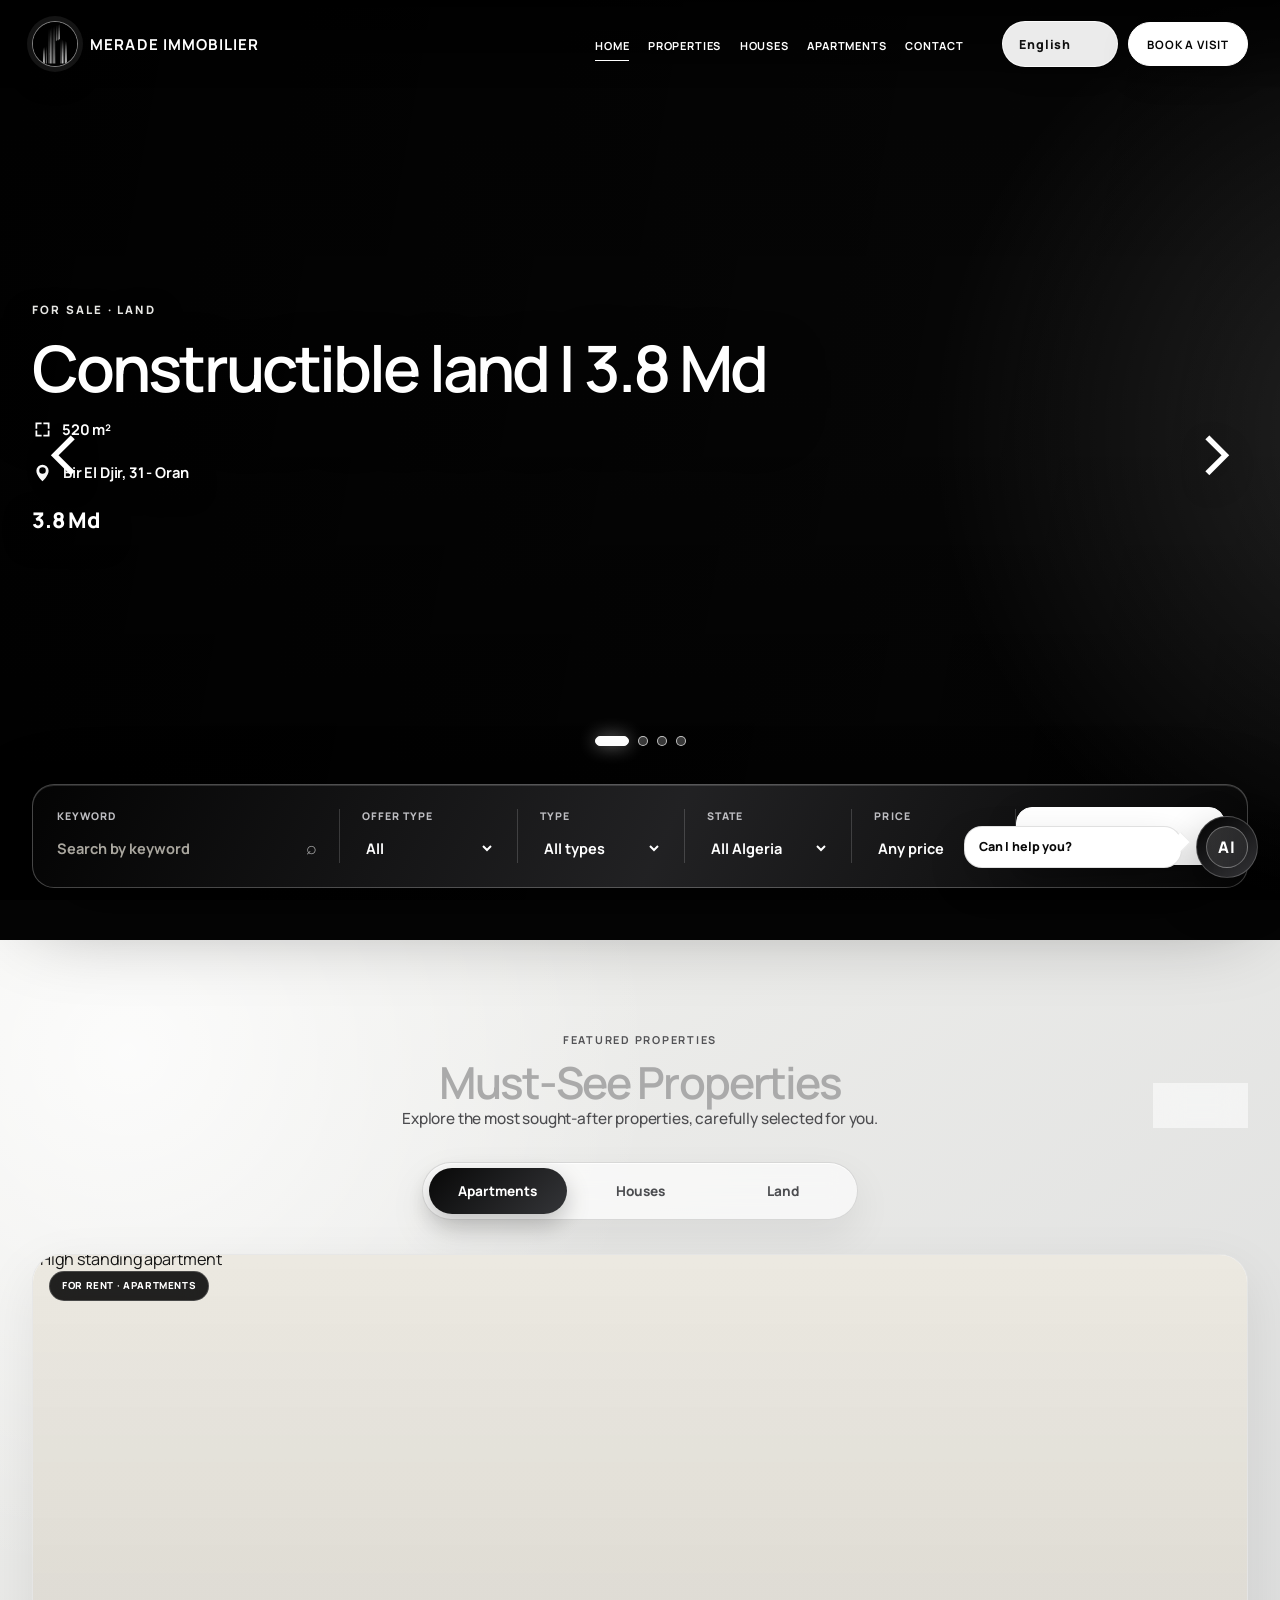
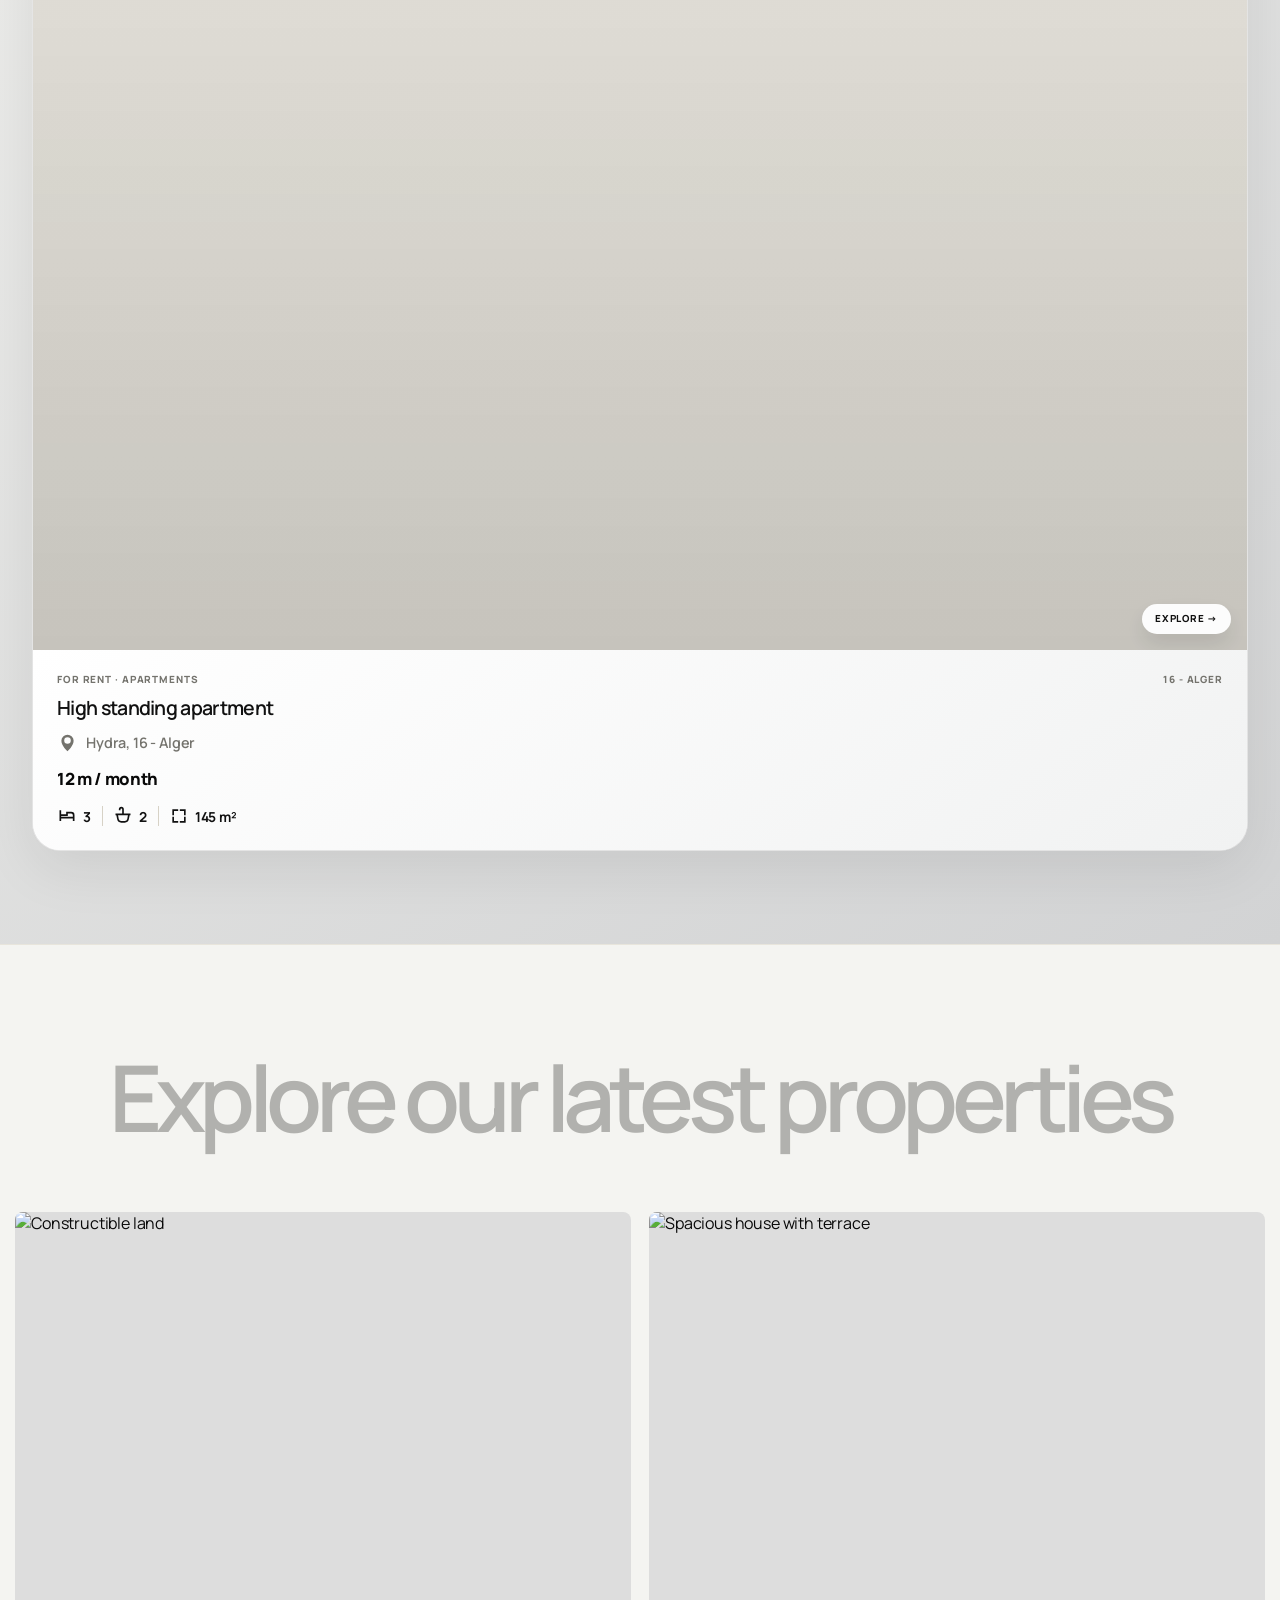
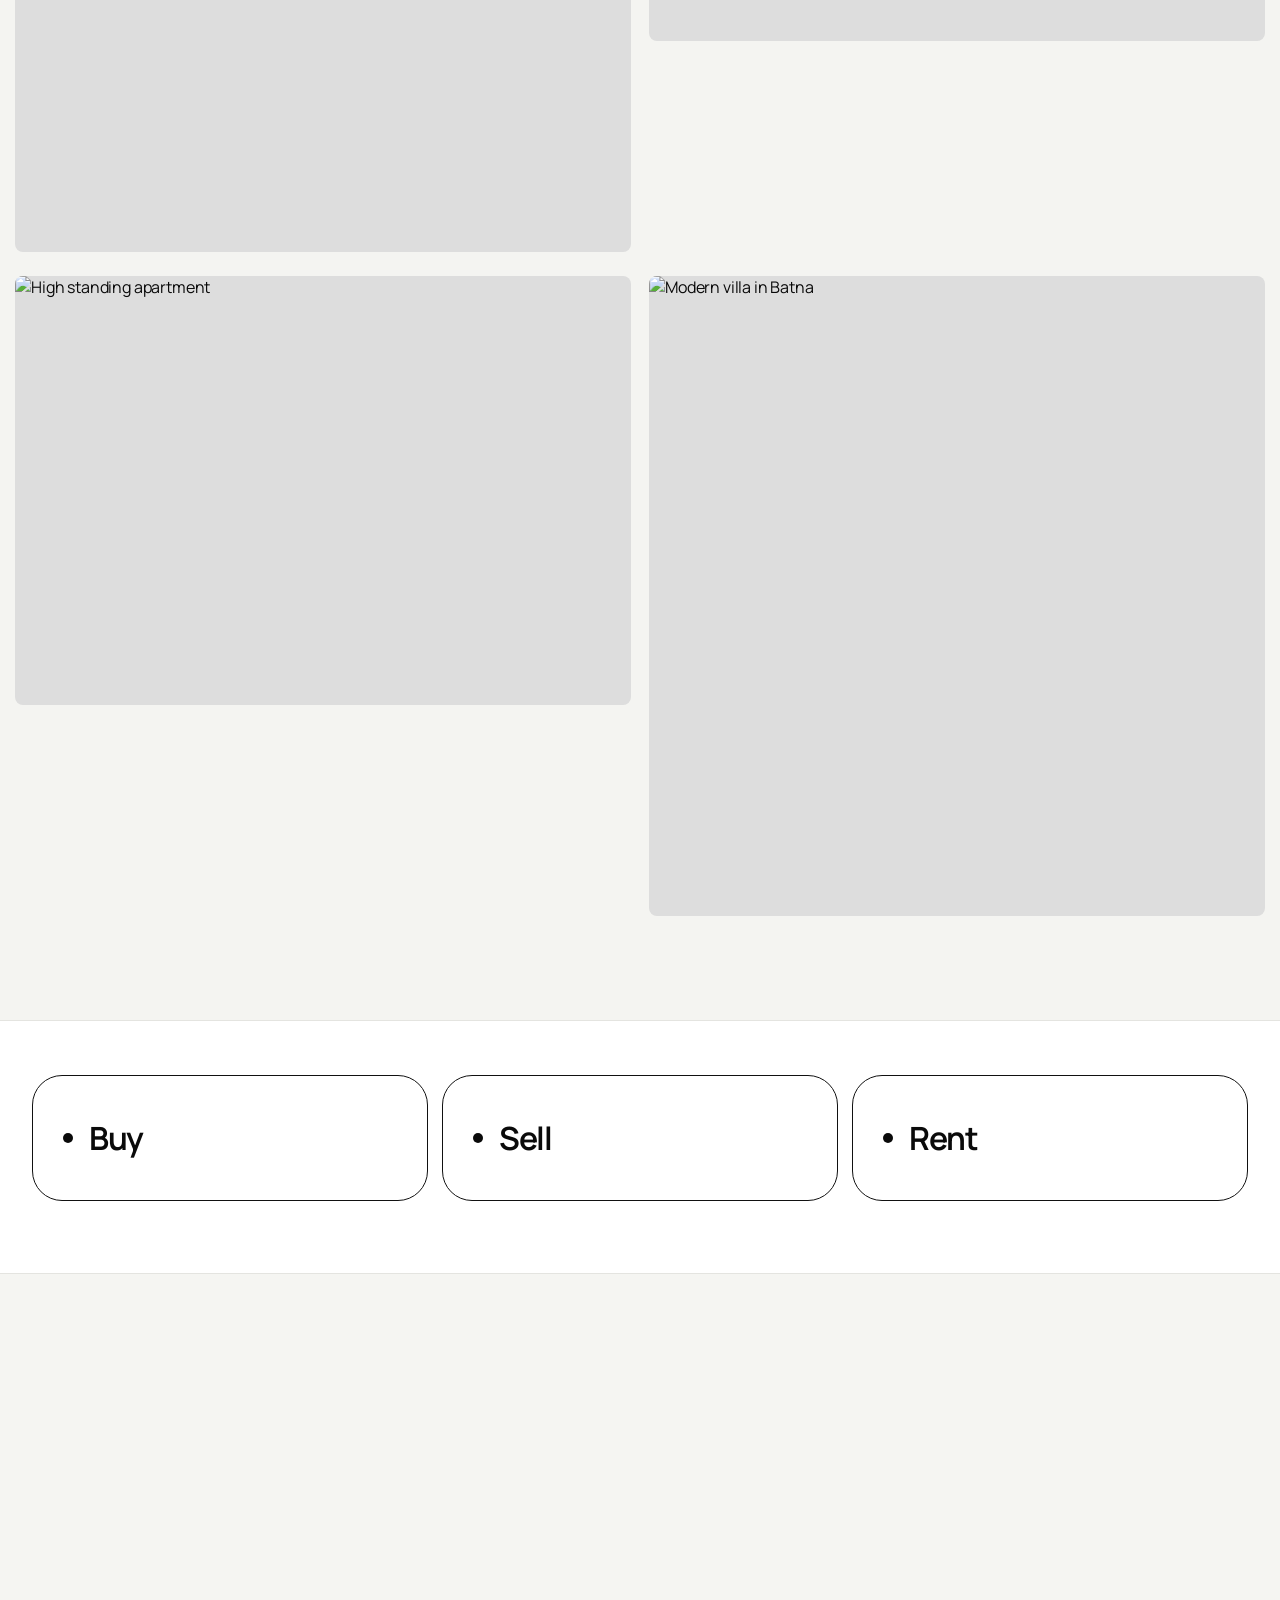
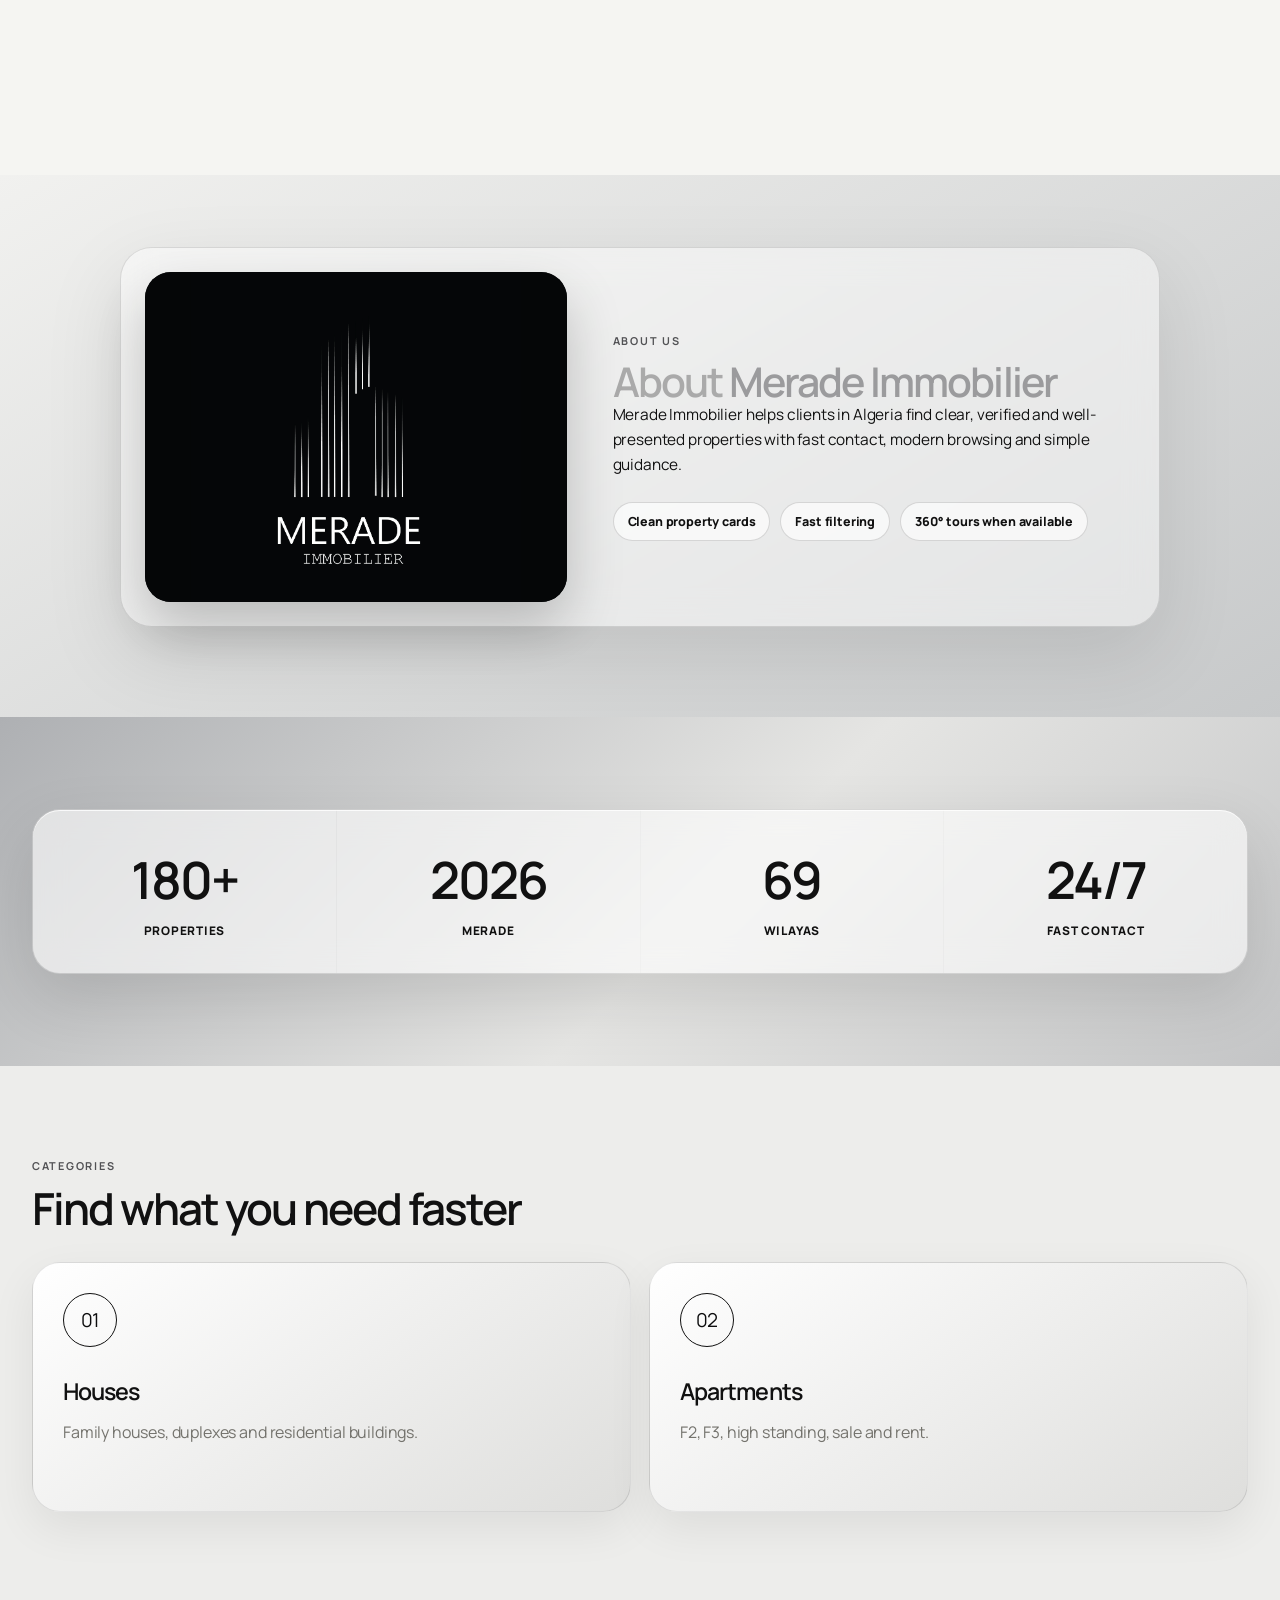
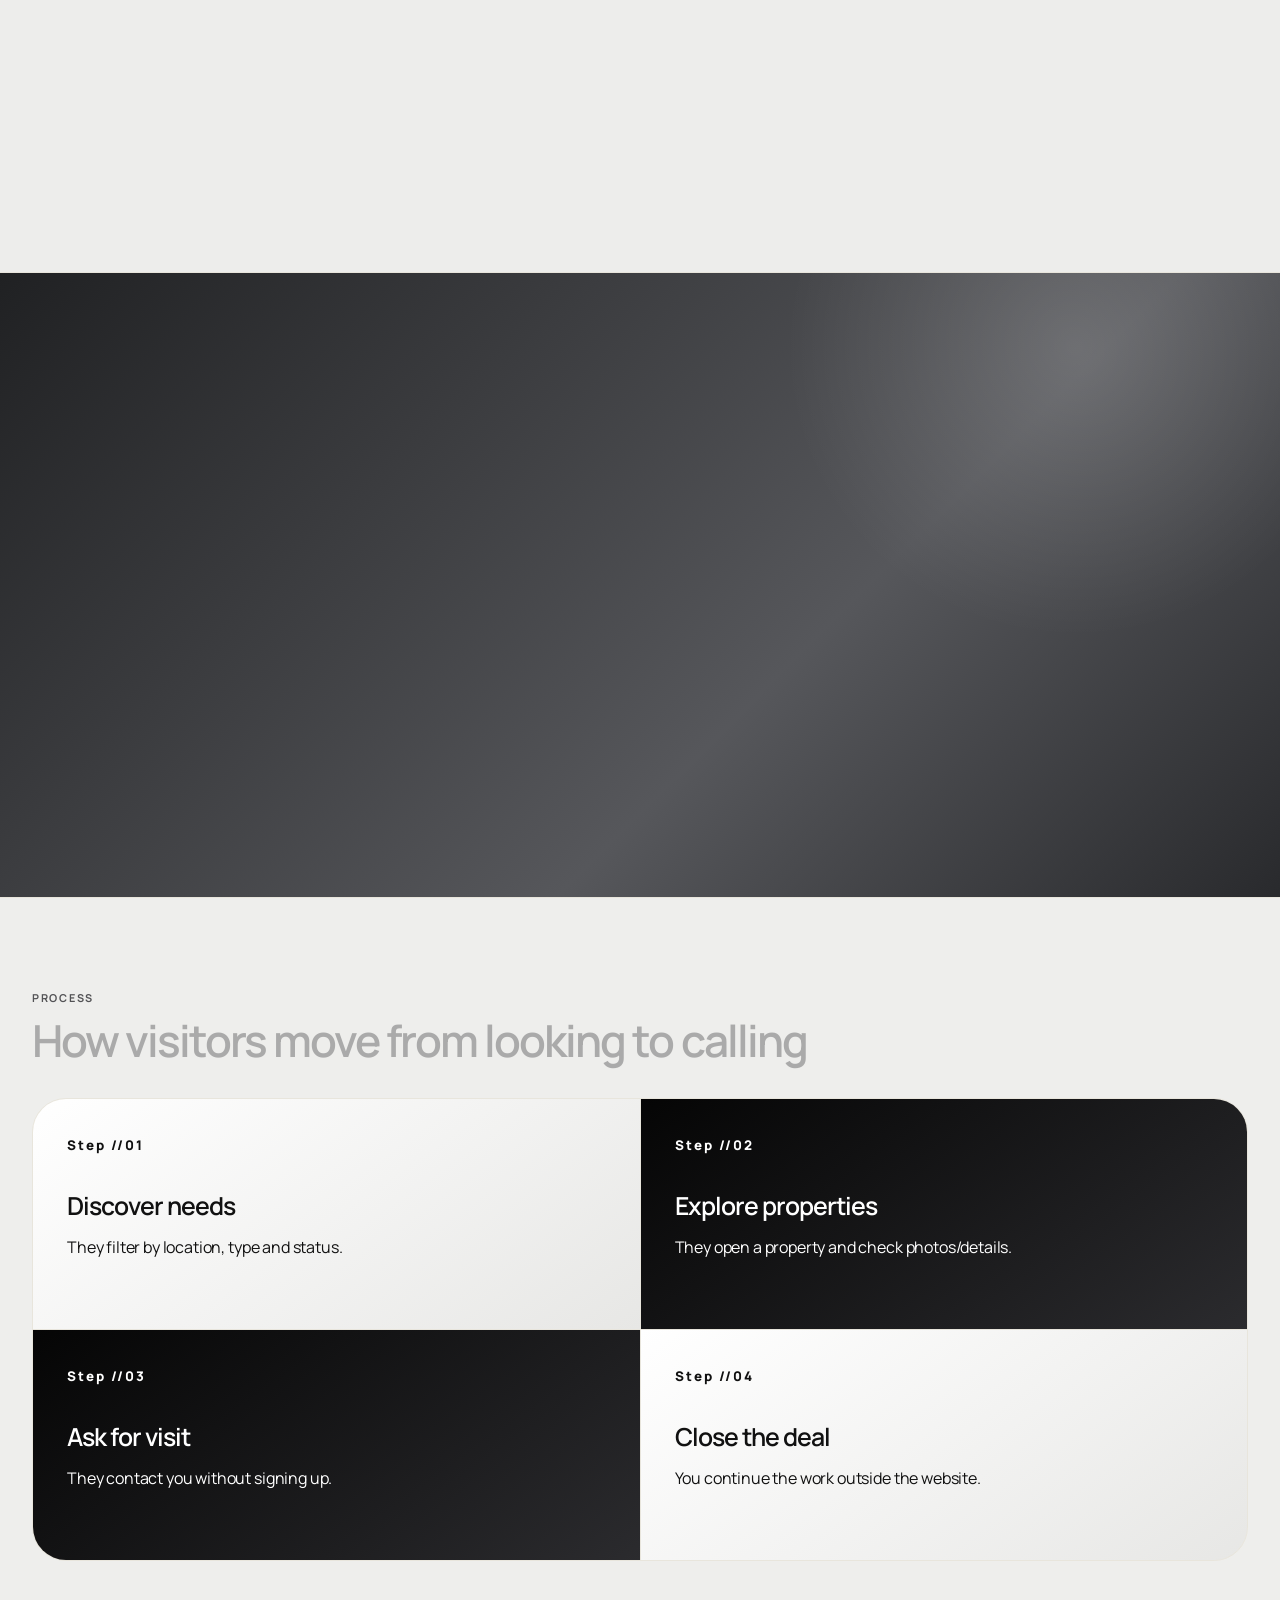
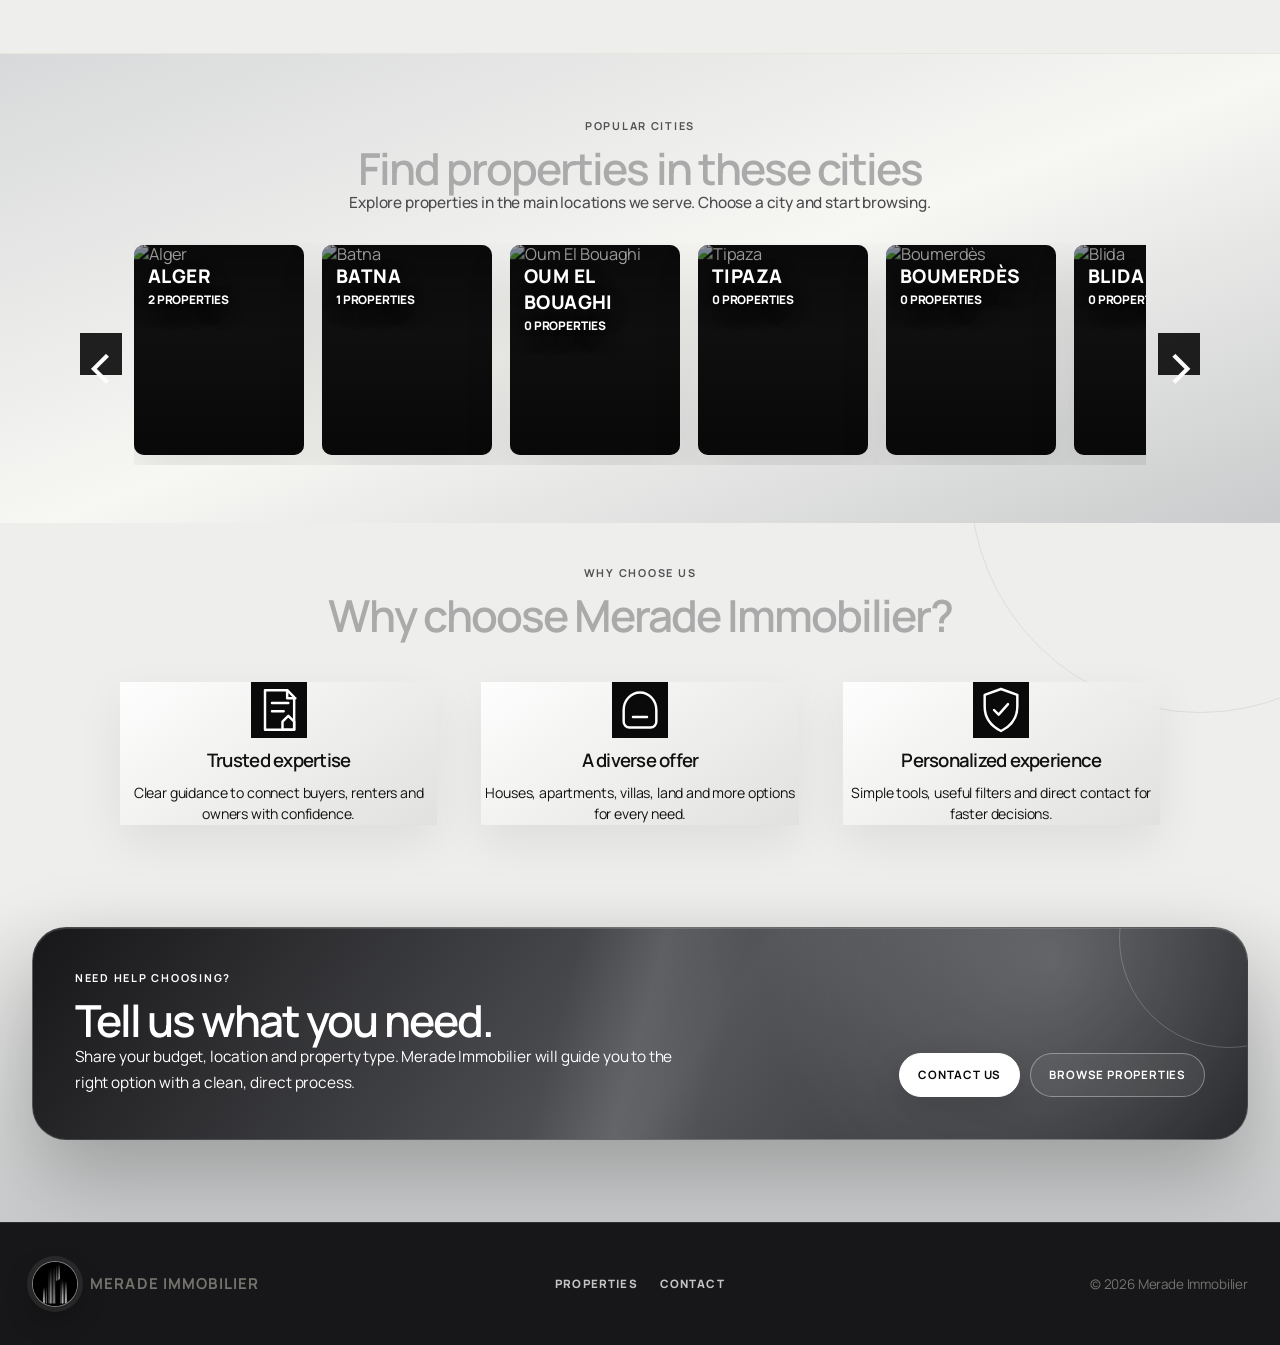
==== commit 8d46a0d6: "Describe the changes" ====
--- a/index.html
+++ b/index.html
@@ -95,6 +95,16 @@
     </div>
   </section>
 
+  <section class="latest-intent-section" id="homePropertyActions" aria-label="Property actions" data-home-i18n-aria-label="hero.intent.label">
+    <div class="container">
+      <nav class="latest-intent-actions" aria-label="Property actions" data-home-i18n-aria-label="hero.intent.label">
+        <a class="latest-intent-btn" href="pages/estates.html?status=sale" data-home-i18n="hero.intent.buy">Buy</a>
+        <a class="latest-intent-btn" href="pages/contact.html?subject=sell" data-home-i18n="hero.intent.sell">Sell</a>
+        <a class="latest-intent-btn" href="pages/estates.html?status=rent" data-home-i18n="hero.intent.rent">Rent</a>
+      </nav>
+    </div>
+  </section>
+
   <section class="section home-handpicked-section" id="homeHandpicked">
     <div class="container">
       <div class="section-head centered handpicked-head reveal">
--- a/style.css
+++ b/style.css
@@ -1479,6 +1479,179 @@
   .home-page .must-see-category-tabs::before{transition:none!important}
 }
 
+/* v32 — let page content follow the rising search panel */
+.home-page .home-showcase.hero-scroll-scene{isolation:auto!important}
+.home-page .hero-scroll-scene .hero-sticky-stage{z-index:1}
+.home-page .hero-scroll-scene .hero-search-wrap{z-index:8}
+.home-page .home-showcase.hero-scroll-scene + main{
+  position:relative;
+  z-index:2;
+  margin-top:calc(-85svh + 40px)
+}
+@media(max-width:760px){
+  .home-page .home-showcase.hero-scroll-scene + main{margin-top:calc(-114svh + 350px)}
+}
+@media(prefers-reduced-motion:reduce){
+  .home-page .home-showcase.hero-scroll-scene + main{margin-top:0}
+}
+
+/* v33 — editorial six-image Latest gallery and relocated action buttons */
+.home-page .home-latest-section{
+  overflow:visible!important;
+  background:#f4f4f1!important;
+  color:#090909!important;
+  padding:112px 0 104px!important
+}
+.home-page .home-latest-section::before{display:none!important}
+.home-page .home-latest-section>.container{width:min(1500px,calc(100% - 30px))}
+.home-page .home-latest-section .latest-head{
+  margin:0 auto 74px!important;
+  text-align:center!important;
+  justify-content:center!important
+}
+.home-page .home-latest-section .latest-head .eyebrow,
+.home-page .home-latest-section .latest-head .sub{display:none!important}
+.home-page .home-latest-section .latest-head .title{
+  max-width:1080px;
+  margin-inline:auto;
+  color:#090909!important;
+  font-size:clamp(3.4rem,7.2vw,7.8rem)!important;
+  line-height:.88!important;
+  letter-spacing:-.07em!important;
+  text-wrap:balance
+}
+.home-page .home-latest-section .scroll-ink-title .scroll-ink-word{color:#b1b1ae!important}
+.home-page .home-latest-section .scroll-ink-title .scroll-ink-word.inked{color:#090909!important}
+.home-page .latest-showcase-grid{
+  display:grid!important;
+  grid-template-columns:1fr!important;
+  grid-template-rows:none!important;
+  gap:24px!important;
+  max-width:none!important;
+  margin:0!important
+}
+.home-page .latest-property-pair{
+  display:grid;
+  grid-template-columns:repeat(2,minmax(0,1fr));
+  align-items:start;
+  gap:18px
+}
+.home-page .latest-image-card{
+  position:relative;
+  display:block;
+  width:100%;
+  height:clamp(340px,33.5vw,480px);
+  overflow:hidden;
+  border:0!important;
+  border-radius:8px;
+  background:#ddd;
+  box-shadow:none!important;
+  transition:height .68s cubic-bezier(.2,.78,.2,1);
+  will-change:height
+}
+.home-page .latest-image-card.is-tall{height:clamp(480px,50vw,720px)}
+.home-page .latest-image-card img{
+  width:100%;
+  height:100%;
+  object-fit:cover;
+  object-position:center;
+  filter:none!important;
+  transform:none!important;
+  transition:none!important
+}
+@media(min-width:761px){
+  .home-page .latest-property-pair:hover .latest-image-card{
+    height:clamp(300px,28vw,400px)
+  }
+  .home-page .latest-property-pair .latest-image-card:hover{
+    height:clamp(500px,50vw,720px)
+  }
+}
+
+.home-page .latest-intent-section{
+  position:relative;
+  z-index:3;
+  background:#fff;
+  padding:54px 0 72px;
+  border-top:1px solid #e4e4e0;
+  border-bottom:1px solid #e4e4e0
+}
+.home-page .latest-intent-actions{
+  display:grid;
+  grid-template-columns:repeat(3,minmax(0,1fr));
+  gap:14px
+}
+.home-page .latest-intent-btn{
+  min-height:126px;
+  padding:24px 30px;
+  border:1px solid #111;
+  border-radius:30px;
+  display:flex;
+  align-items:center;
+  justify-content:flex-start;
+  gap:16px;
+  background:#fff;
+  color:#0a0a0a;
+  font-size:clamp(1.45rem,2.5vw,2.75rem);
+  font-weight:650;
+  letter-spacing:-.04em;
+  transition:background .35s ease,color .35s ease,transform .35s cubic-bezier(.2,.78,.2,1),border-color .35s ease
+}
+.home-page .latest-intent-btn::before{
+  content:"";
+  width:10px;
+  height:10px;
+  flex:0 0 auto;
+  border-radius:50%;
+  background:currentColor
+}
+@media(hover:hover) and (pointer:fine){
+  .home-page .latest-intent-btn:hover,
+  .home-page .latest-intent-btn:focus-visible{
+    background:#0a0a0a;
+    border-color:#0a0a0a;
+    color:#fff;
+    transform:translateY(-5px)
+  }
+}
+
+@media(max-width:760px){
+  .home-page .home-latest-section{padding:68px 0 58px!important}
+  .home-page .home-latest-section>.container{width:calc(100% - 20px)}
+  .home-page .home-latest-section .latest-head{
+    margin-bottom:36px!important;
+    text-align:center!important;
+    align-items:center!important
+  }
+  .home-page .home-latest-section .latest-head .title{
+    font-size:clamp(2.55rem,13.5vw,4.3rem)!important;
+    line-height:.92!important
+  }
+  .home-page .latest-showcase-grid{gap:12px!important}
+  .home-page .latest-property-pair{display:contents}
+  .home-page .latest-image-card,
+  .home-page .latest-image-card.is-tall{
+    --latest-mobile-expand:0;
+    height:calc(225px + (185px * var(--latest-mobile-expand)))!important;
+    min-height:225px!important;
+    border-radius:8px!important;
+    transition:height .18s linear!important
+  }
+  .home-page .latest-intent-section{padding:28px 0}
+  .home-page .latest-intent-actions{grid-template-columns:1fr;gap:8px}
+  .home-page .latest-intent-btn{
+    min-height:76px;
+    padding:16px 22px;
+    border-radius:22px;
+    font-size:1.35rem
+  }
+  .home-page .latest-intent-btn::before{width:8px;height:8px}
+}
+@media(prefers-reduced-motion:reduce){
+  .home-page .latest-image-card,
+  .home-page .latest-image-card.is-tall{height:360px!important;transition:none!important}
+}
+
 /* v28 — three-way Must-See category selector */
 .must-see-category-tabs{width:max-content;max-width:100%;margin:30px auto 34px;padding:5px;display:flex;align-items:center;justify-content:center;gap:5px;border:1px solid rgba(0,0,0,.13);border-radius:999px;background:rgba(255,255,255,.62);box-shadow:0 16px 40px rgba(0,0,0,.07),inset 0 1px 0 rgba(255,255,255,.8);backdrop-filter:blur(12px)}.must-see-category-tab{min-width:138px;min-height:46px;border:0;border-radius:999px;background:transparent;color:#4c4d50;padding:10px 22px;font:inherit;font-size:.85rem;font-weight:750;cursor:pointer;transition:background .25s ease,color .25s ease,transform .25s ease,box-shadow .25s ease}.must-see-category-tab:hover{color:#000;transform:translateY(-1px)}.must-see-category-tab.active{background:linear-gradient(135deg,#090909,#38393c);color:#fff;box-shadow:0 10px 24px rgba(0,0,0,.22)}.must-see-category-tab:focus-visible{outline:2px solid #111;outline-offset:3px}.must-see-section #listingsGrid>.empty{grid-column:1/-1;min-height:220px;display:grid;place-items:center;background:rgba(255,255,255,.6);border:1px solid rgba(0,0,0,.1)}
 @media(max-width:620px){.must-see-category-tabs{width:100%;display:grid;grid-template-columns:repeat(3,minmax(0,1fr));margin:22px auto 26px;padding:4px;gap:3px}.must-see-category-tab{min-width:0;min-height:43px;padding:8px 5px;font-size:.72rem}.must-see-section #listingsGrid>.empty{min-height:150px}}
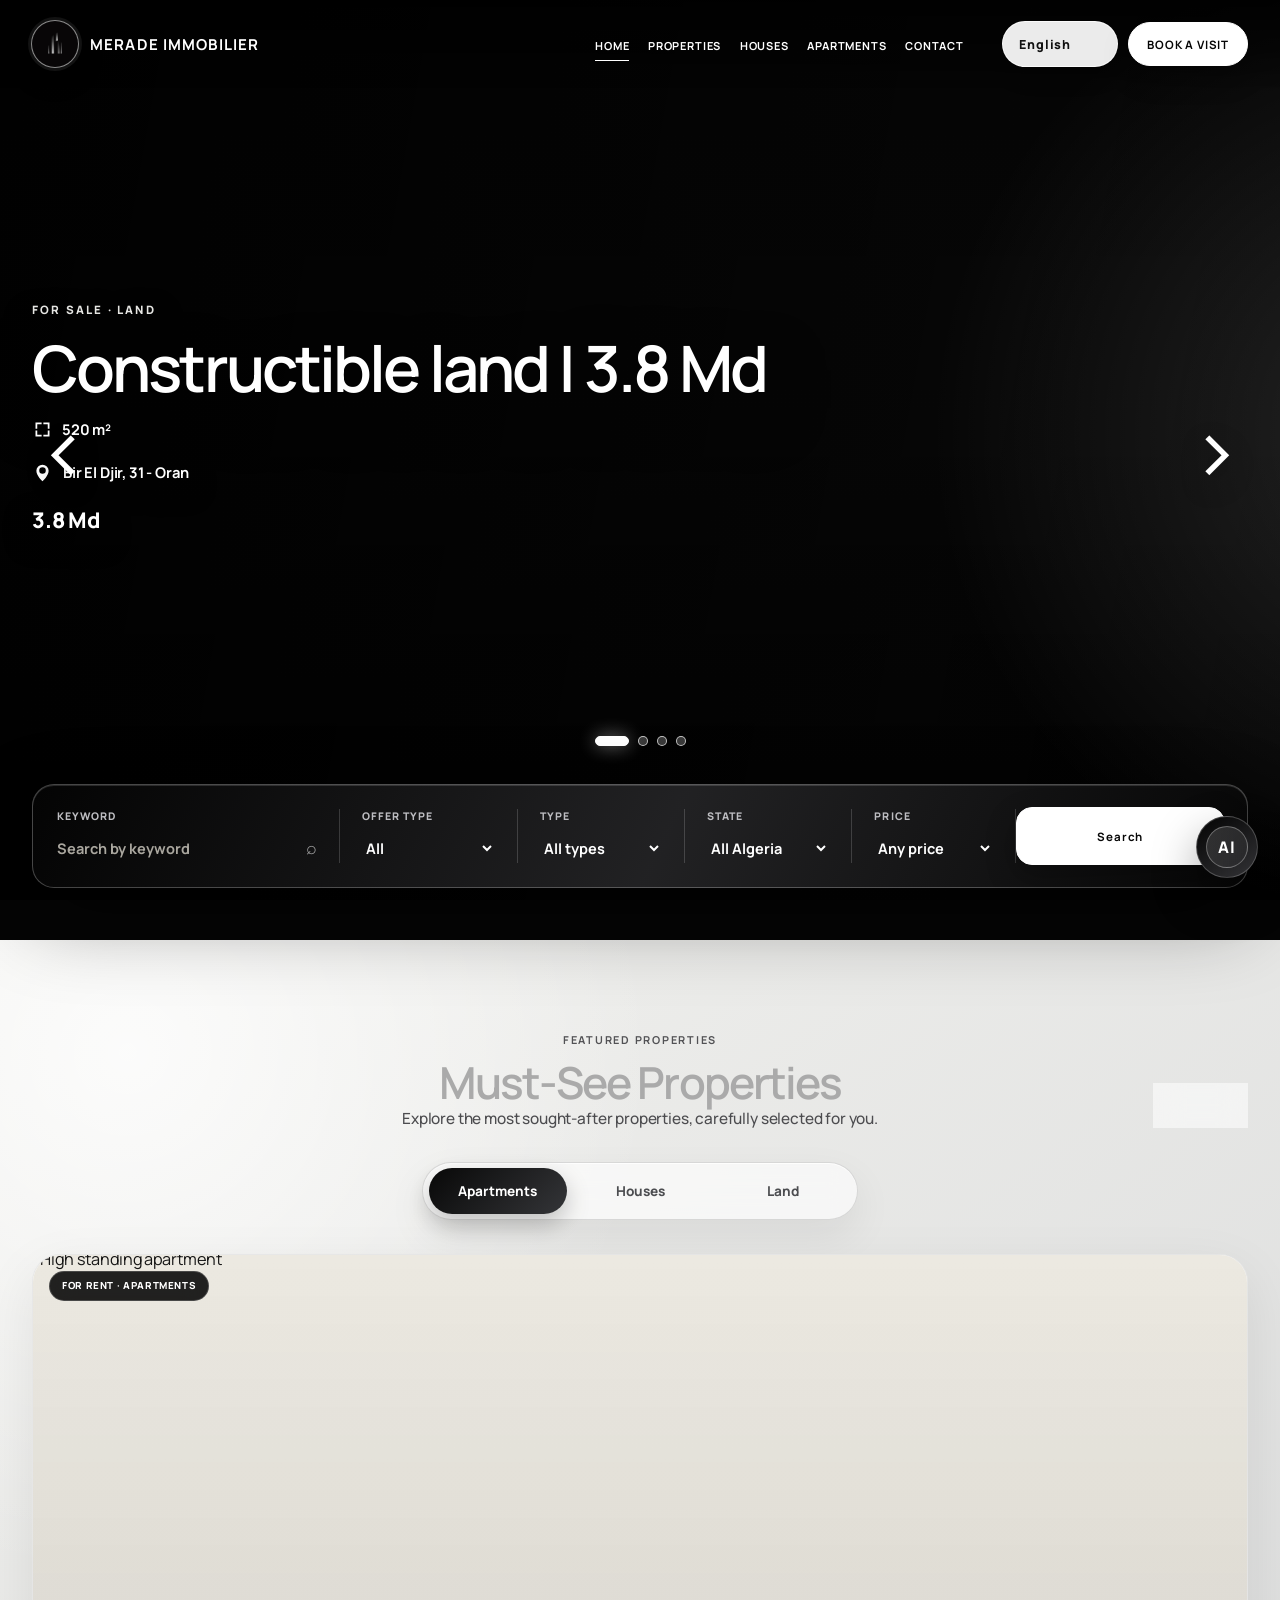
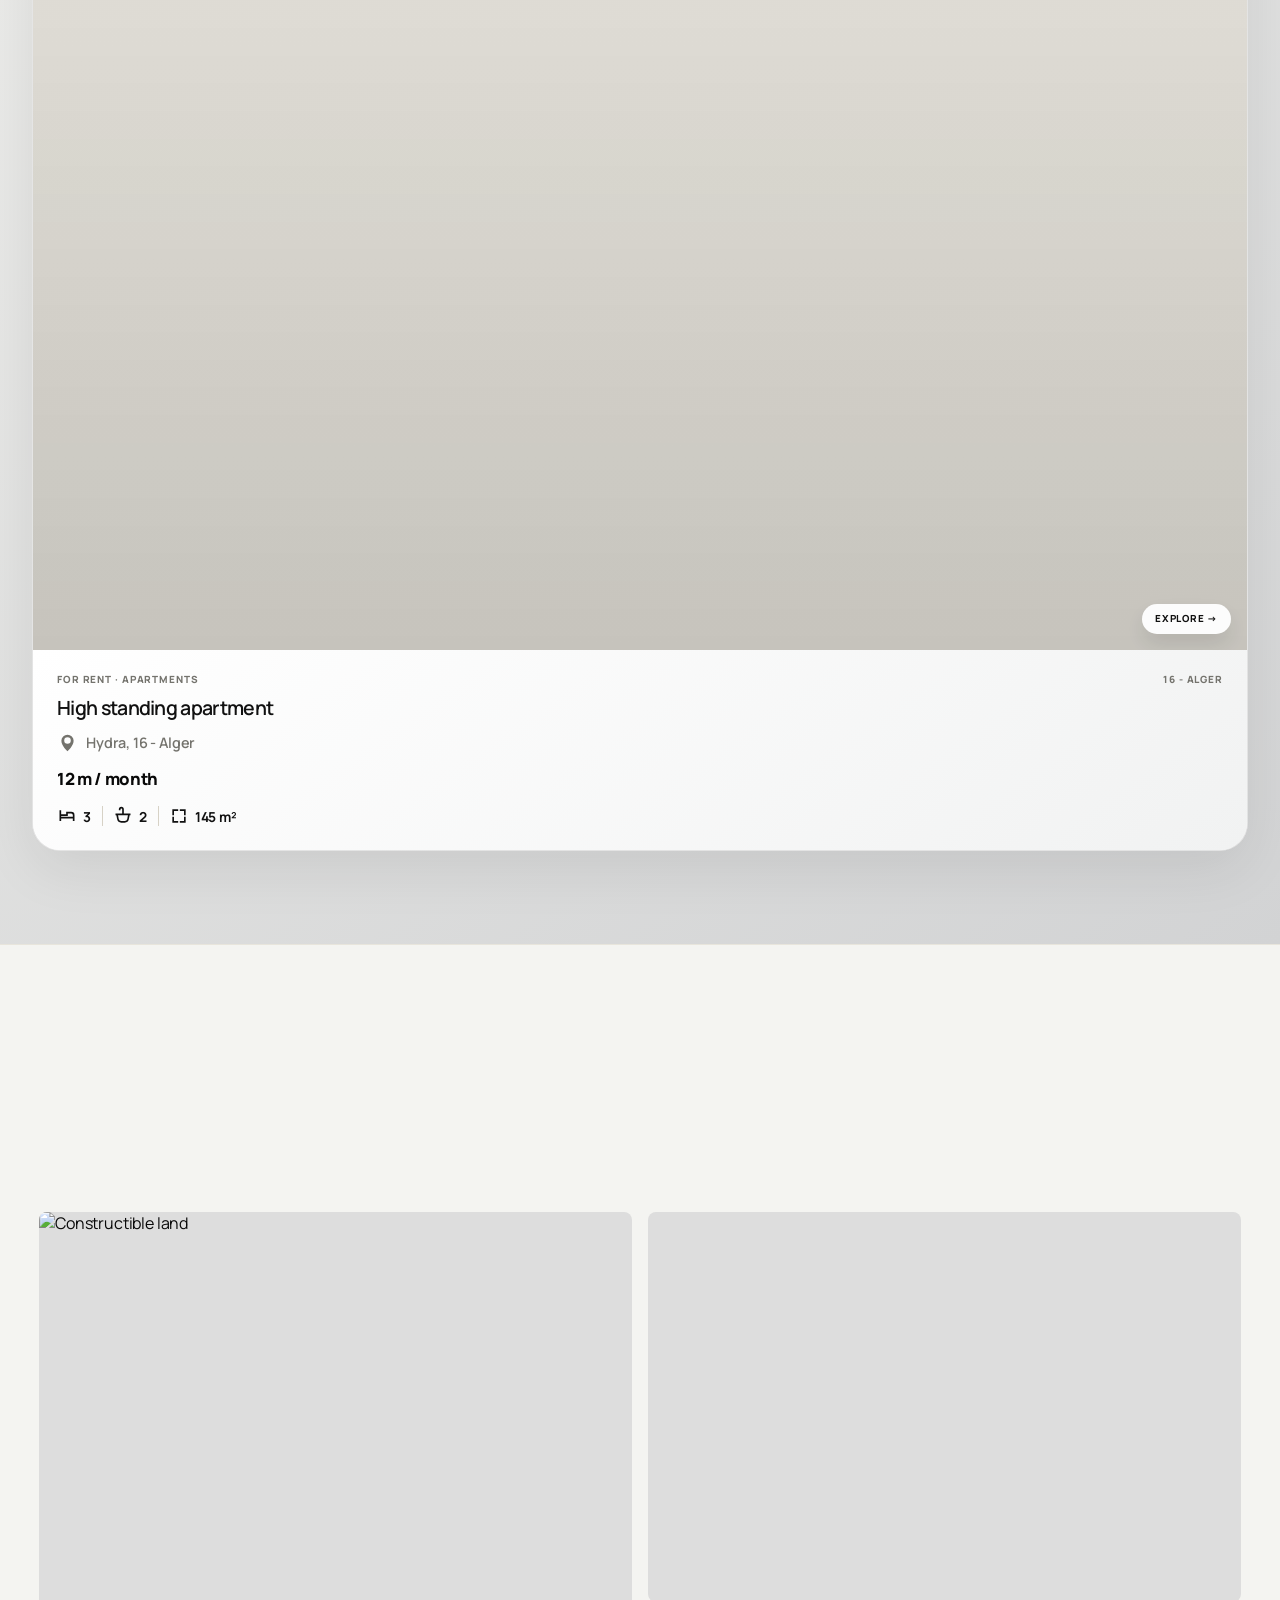
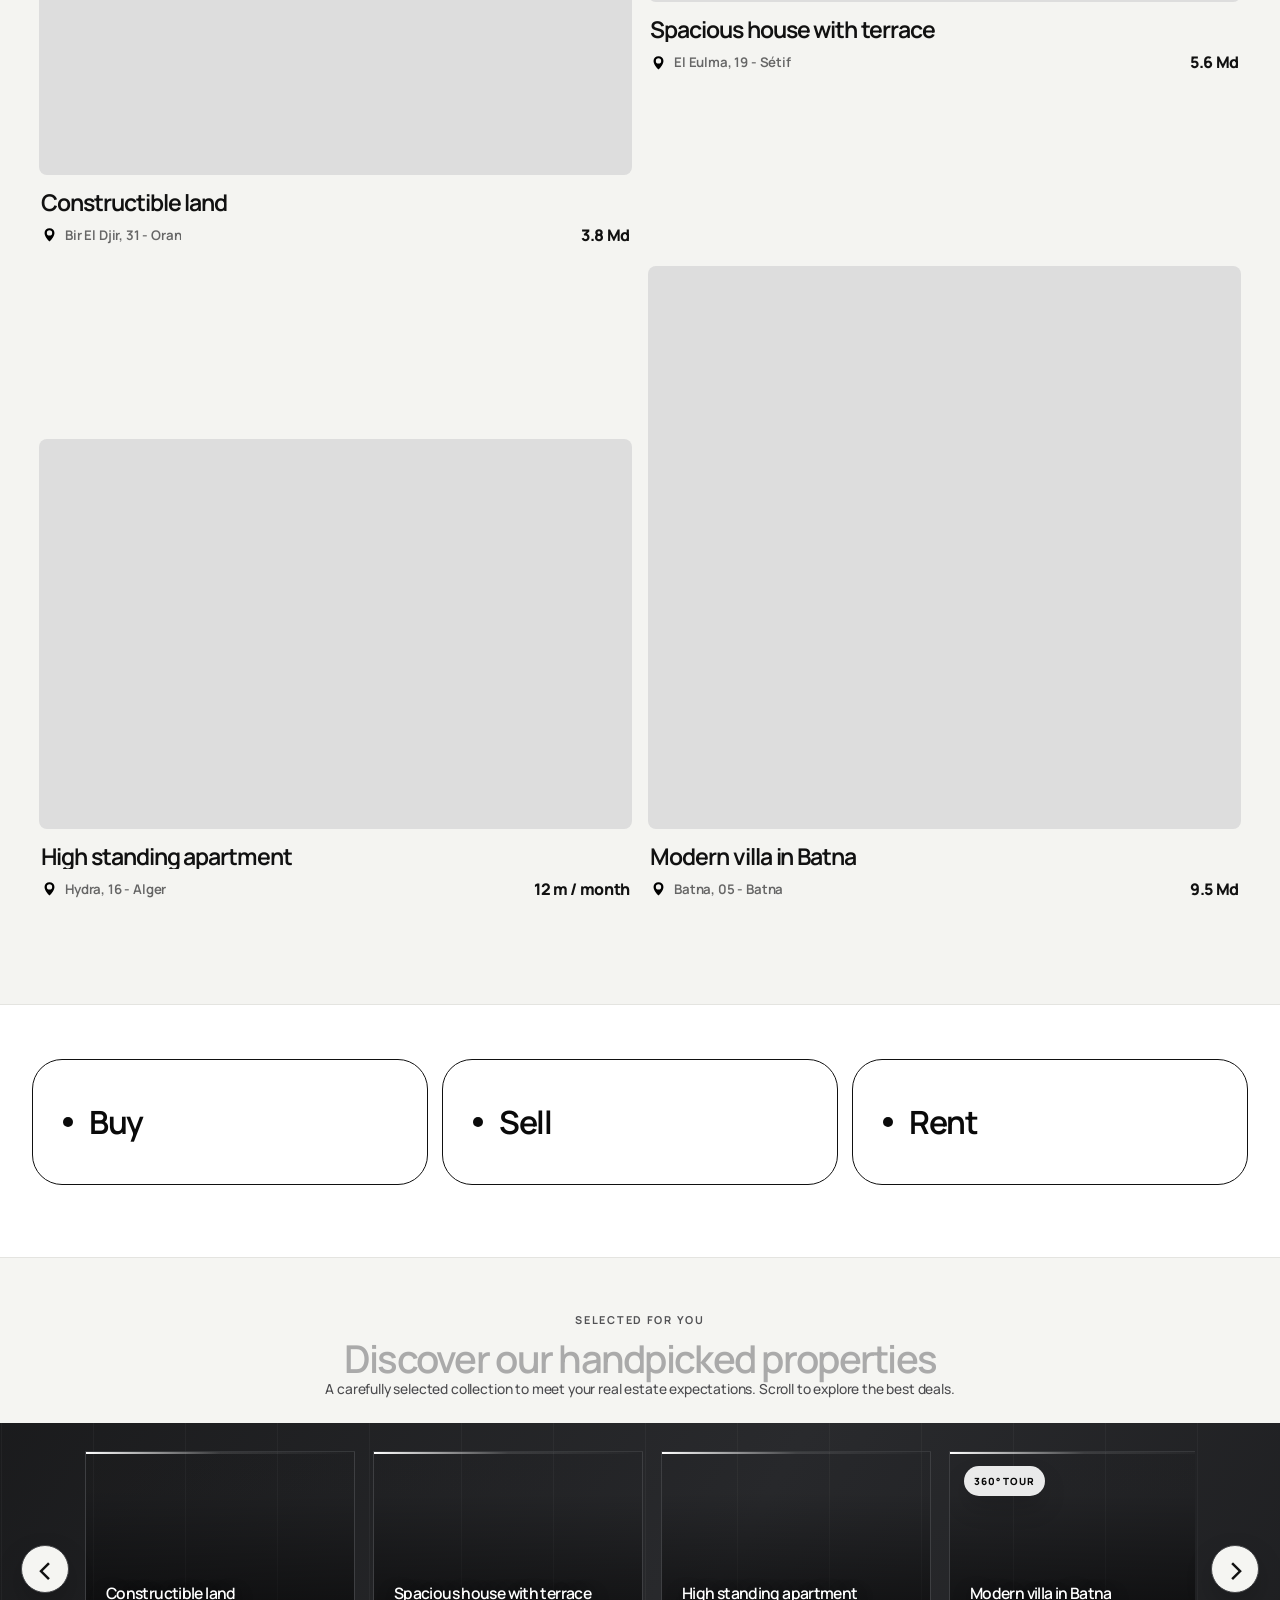
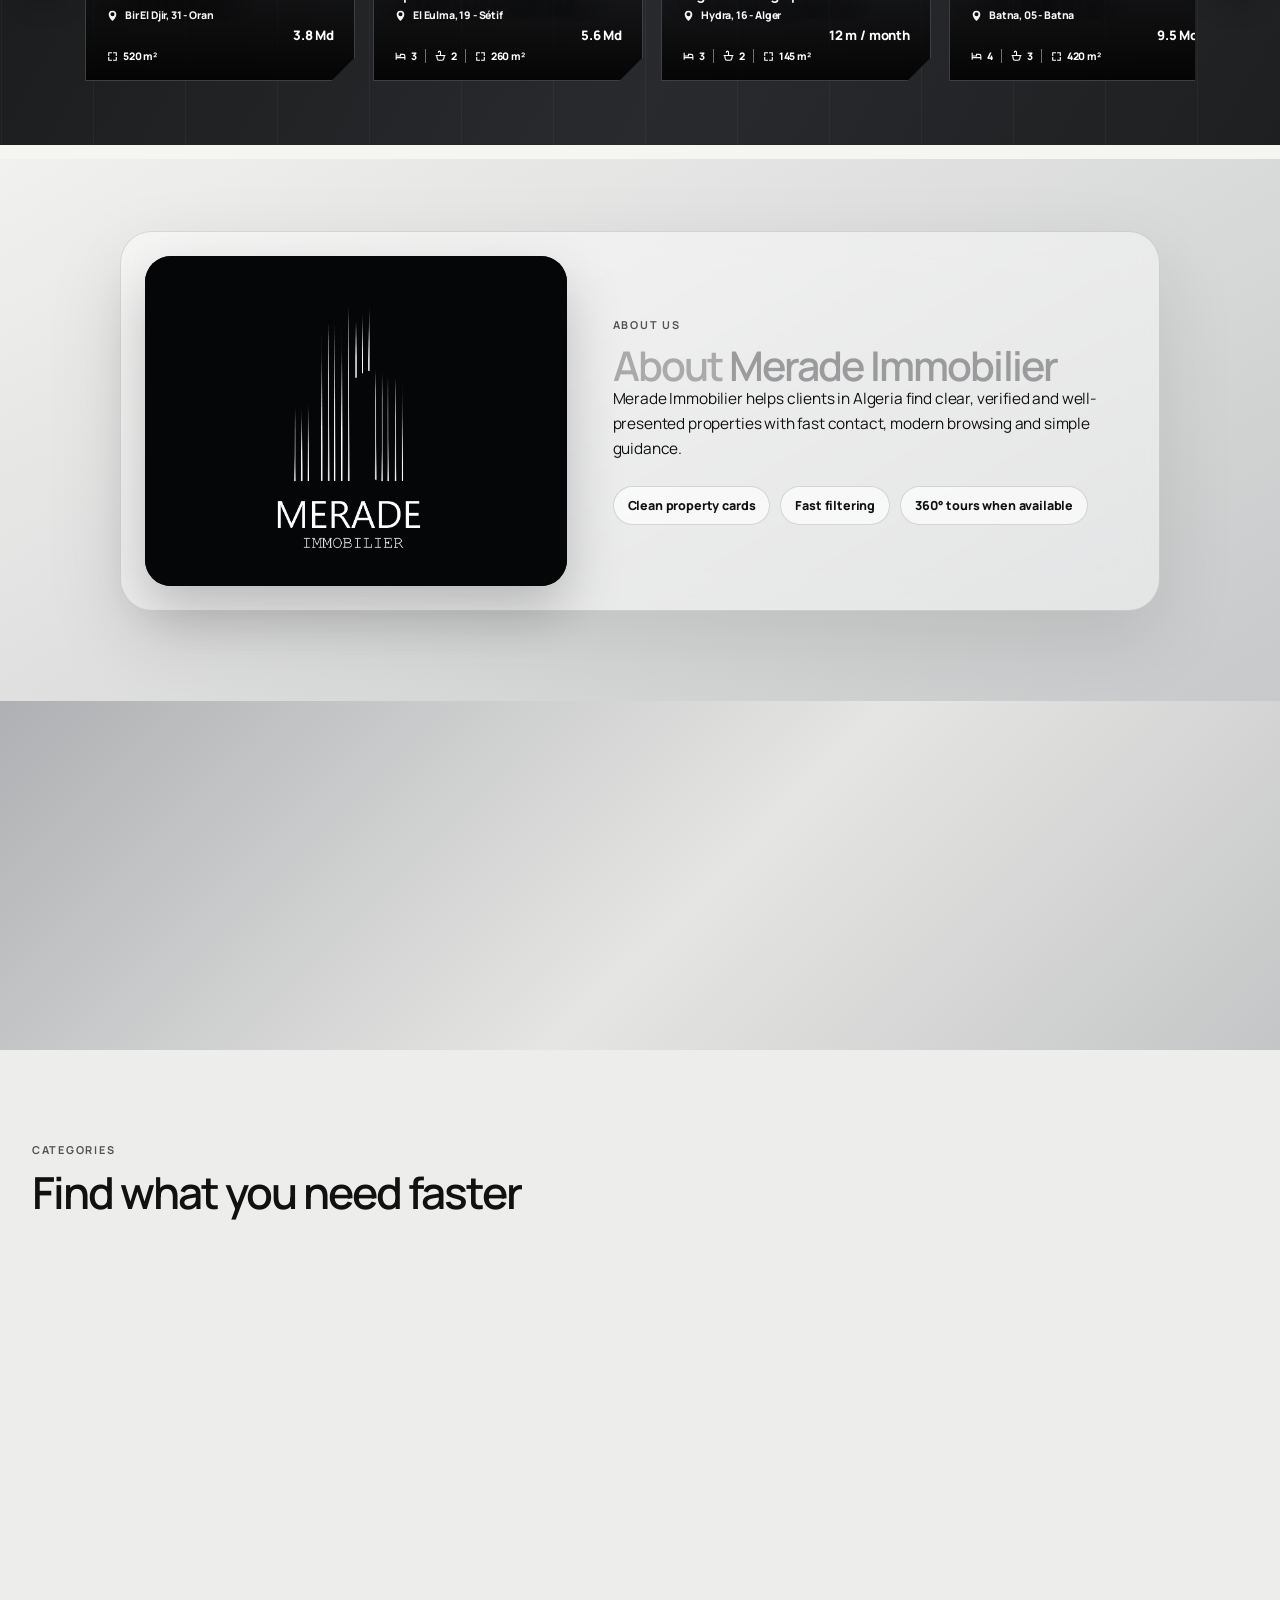
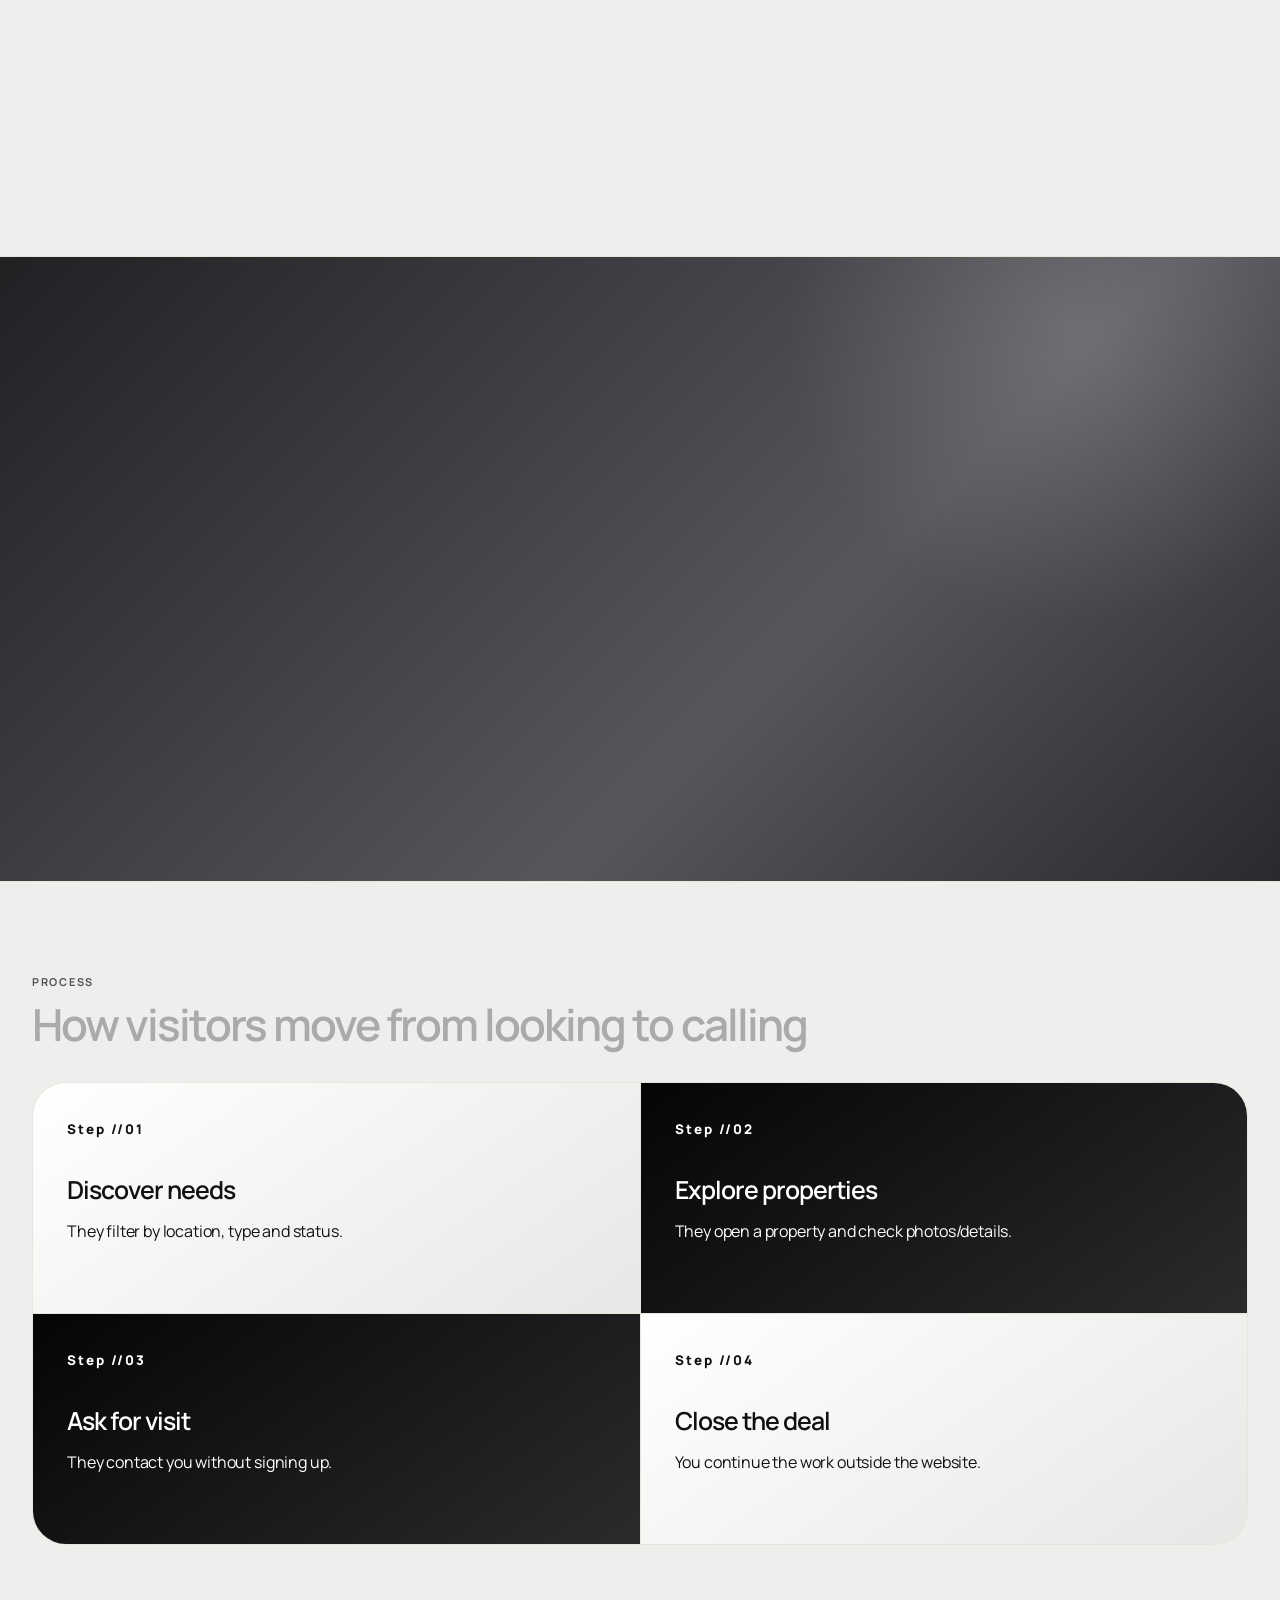
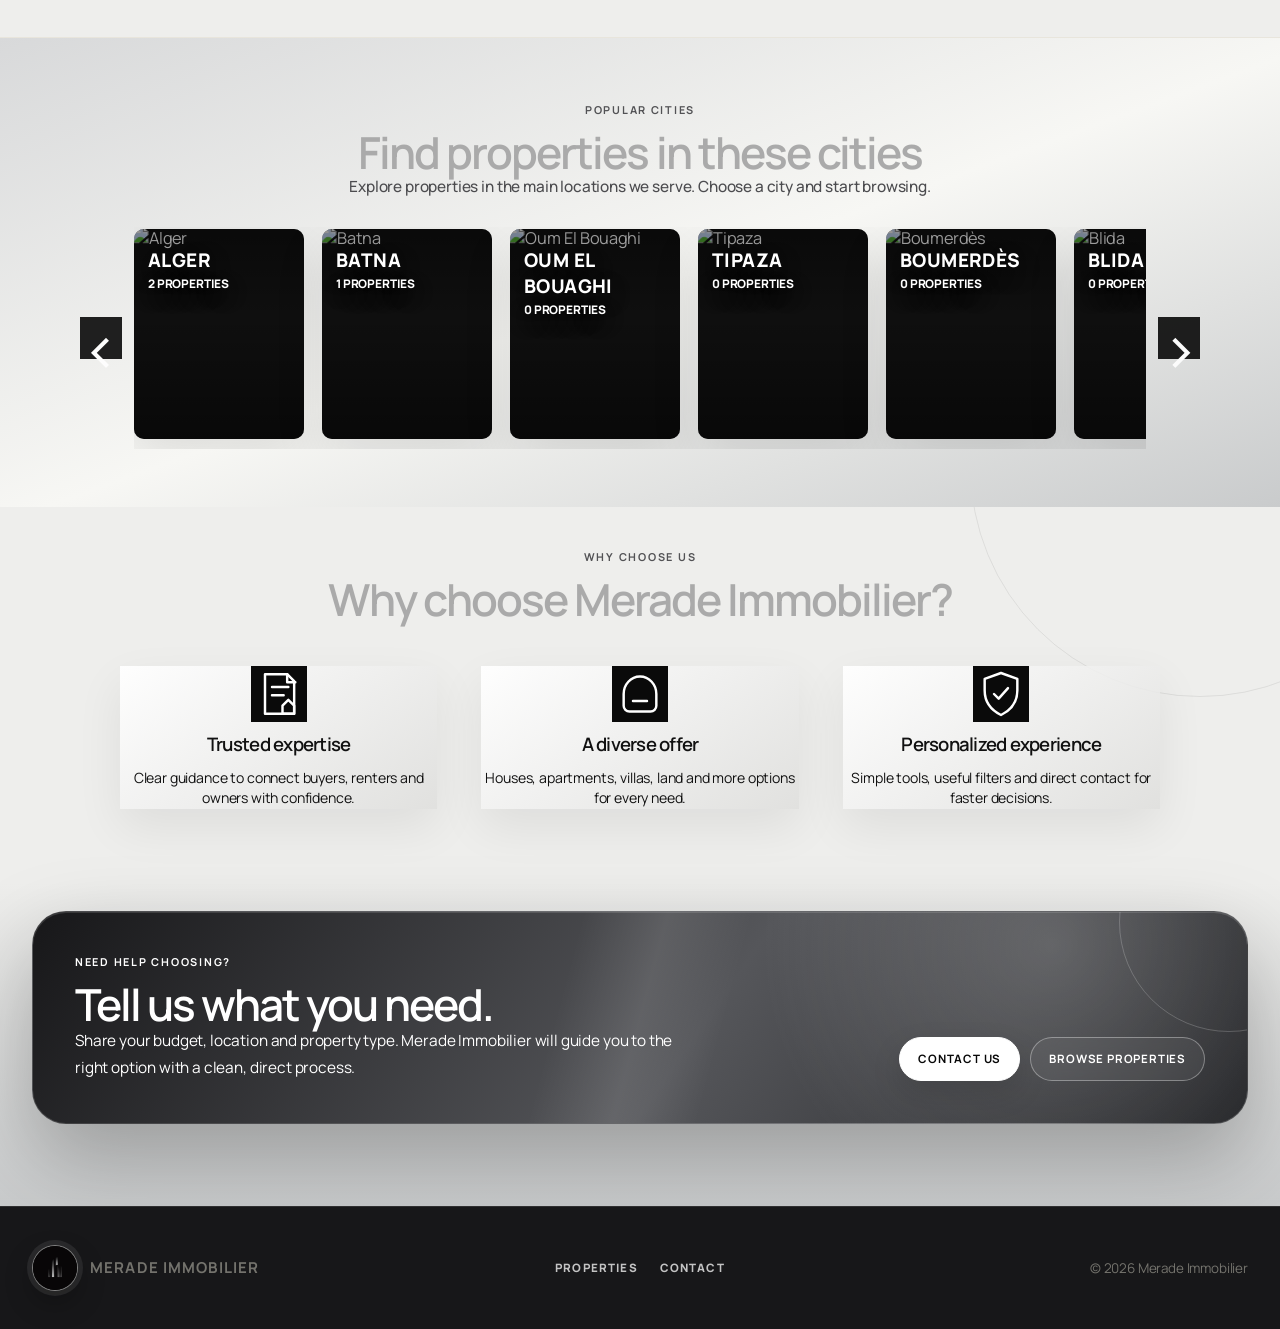
==== commit 7c0191a9: "Describe the changes" ====
--- a/index.html
+++ b/index.html
@@ -7,12 +7,12 @@
   <meta name="description" content="Merade Immobilier: buy, sell and rent properties in Batna and across Algeria.">
   <link rel="preconnect" href="https://fonts.googleapis.com"><link rel="preconnect" href="https://fonts.gstatic.com" crossorigin><link href="https://fonts.googleapis.com/css2?family=Inter:wght@400;500;700;800;900&display=swap" rel="stylesheet">
   <link rel="stylesheet" href="style.css">
-  <link rel="icon" href="./assets/images/merade-logo.png">
+  <link rel="icon" href="./assets/images/merade-logo.jpg">
 </head>
 <body class="home-page">
 <nav class="nav" id="nav">
   <div class="container nav-inner">
-    <a class="brand" href="index.html"><img class="brand-mark" src="./assets/images/merade-logo.png" alt=""><span>Merade Immobilier</span></a>
+    <a class="brand" href="index.html"><img class="brand-mark" src="./assets/images/merade-logo.jpg" alt=""><span>Merade Immobilier</span></a>
     <button class="menu-btn" id="menuBtn" type="button" data-i18n="nav.menu">Menu</button>
     <ul class="nav-links" id="navLinks">
       <li><a data-page="home" href="index.html" data-i18n="nav.home">Home</a></li>
@@ -140,7 +140,7 @@
     </div>
   </section>
 
-  <section class="section"><div class="container stats reveal"><div class="stat"><strong>180+</strong><span data-i18n="stats.properties">Properties</span></div><div class="stat"><strong>2026</strong><span>Merade</span></div><div class="stat"><strong>69</strong><span data-i18n="stats.wilayas">Wilayas</span></div><div class="stat"><strong>24/7</strong><span data-i18n="stats.contacts">Fast contact</span></div></div></section>
+  <section class="section"><div class="container stats reveal"><div class="stat"><strong class="stat-count" data-count-from="0" data-count-to="180" data-count-prefix="+">+180</strong><span data-i18n="stats.properties">Properties</span></div><div class="stat"><strong class="stat-count" data-count-from="2000" data-count-to="2020">2020</strong><span>Merade</span></div><div class="stat"><strong class="stat-count" data-count-from="0" data-count-to="69">69</strong><span data-i18n="stats.wilayas">Wilayas</span></div><div class="stat"><strong class="stat-count" data-count-from="0" data-count-to="24" data-count-suffix="/7">24/7</strong><span data-i18n="stats.contacts">Fast contact</span></div></div></section>
   <section class="section"><div class="container"><div class="section-head"><div><p class="eyebrow" data-i18n="section.categories.kicker">Categories</p><h2 class="title" data-i18n="section.categories.title">Find what you need faster</h2></div></div><div class="services">
     <a class="service reveal" href="pages/houses.html"><div><div class="icon">01</div><h3 data-i18n="cat.houses">Houses</h3><p data-i18n="cat.housesDesc">Family houses, duplexes and residential buildings.</p></div></a>
     <a class="service reveal" href="pages/apartments.html"><div><div class="icon">02</div><h3 data-i18n="cat.apartments">Apartments</h3><p data-i18n="cat.apartmentsDesc">F2, F3, high standing, sale and rent.</p></div></a>
@@ -255,7 +255,7 @@
 </main>
 <footer class="footer">
   <div class="container footer-grid">
-    <a class="brand" href="index.html"><img class="brand-mark" src="./assets/images/merade-logo.png" alt=""><span>Merade Immobilier</span></a>
+    <a class="brand" href="index.html"><img class="brand-mark" src="./assets/images/merade-logo.jpg" alt=""><span>Merade Immobilier</span></a>
     <div class="footer-links"><a href="pages/estates.html" data-i18n="nav.properties">Properties</a><a href="pages/contact.html" data-i18n="nav.contact">Contact</a></div>
     <span data-i18n="footer.copy">© 2026 Merade Immobilier</span>
   </div>
--- a/style.css
+++ b/style.css
@@ -1,4 +1,4 @@
-@import url('https://fonts.googleapis.com/css2?family=Manrope:wght@400;500;600;700;800&family=Noto+Sans+Arabic:wght@400;500;600;700;800&display=swap');
+@import url('https://fonts.googleapis.com/css2?family=IBM+Plex+Sans+Arabic:wght@400;500;600;700&family=Manrope:wght@400;500;600;700;800&display=swap');
 *,*::before,*::after{box-sizing:border-box;margin:0;padding:0}
 :root{
   --bg:#f7f7f3;--paper:#fff;--paper2:#efefea;--ink:#0a0a0a;--text:#161616;--muted:#6f6f6a;--muted2:#a0a09a;--line:#deded7;--line2:#bfbfb8;--soft:#f1f1ed;--shadow:0 24px 80px rgba(0,0,0,.10);--shadow2:0 12px 36px rgba(0,0,0,.07);--radius:28px;--max:1440px;
@@ -1107,8 +1107,8 @@
   --font-display:"Cormorant Garamond",Georgia,"Times New Roman",serif
 }
 html[lang="ar"]{
-  --font-body:"Noto Sans Arabic",Tahoma,Arial,sans-serif;
-  --font-display:"Noto Naskh Arabic",Tahoma,Arial,sans-serif
+  --font-body:"IBM Plex Sans Arabic",Tahoma,Arial,sans-serif;
+  --font-display:"IBM Plex Sans Arabic",Tahoma,Arial,sans-serif
 }
 body,
 .is-rtl,
@@ -1366,19 +1366,24 @@
     height:max(64svh,430px)!important;
     min-height:430px;
     max-height:610px;
-    justify-content:flex-end;
+    align-items:center;
+    justify-content:center;
     gap:16px;
-    padding:82px 12px 58px!important
+    padding:70px 12px!important
   }
   .home-page .hero-scroll-scene .home-slide{align-items:flex-start}
   .home-page .hero-scroll-scene .hero-property-card{
-    max-width:calc(100% - 26px)!important
+    width:100%;
+    max-width:calc(100% - 26px)!important;
+    margin-inline:auto;
+    text-align:center
   }
   .home-page .hero-scroll-scene .hero-property-card h1{
     font-size:clamp(1.12rem,5.6vw,1.52rem)!important;
     line-height:1.14!important;
     letter-spacing:-.025em!important;
-    max-width:calc(100vw - 92px)
+    max-width:calc(100vw - 92px);
+    margin-inline:auto
   }
   html[lang="ar"] .home-page .hero-scroll-scene .hero-property-card h1{line-height:1.32!important}
   .home-page .hero-scroll-scene .hero-status{
@@ -1388,13 +1393,13 @@
     font-size:.48rem;
     letter-spacing:.12em
   }
-  .home-page .hero-scroll-scene .hero-specs{gap:7px;margin-top:9px}
+  .home-page .hero-scroll-scene .hero-specs{justify-content:center;gap:7px;margin-top:9px}
   .home-page .hero-scroll-scene .hero-specs>span{font-size:.64rem;gap:5px}
   .home-page .hero-scroll-scene .hero-specs svg,
   .home-page .hero-scroll-scene .hero-place svg{width:14px;height:14px}
   .home-page .hero-scroll-scene .hero-specs>span+span{padding-left:7px}
   .home-page .hero-scroll-scene .hero-specs>span+span::before{height:14px}
-  .home-page .hero-scroll-scene .hero-place{font-size:.65rem;margin-top:8px;gap:6px}
+  .home-page .hero-scroll-scene .hero-place{justify-content:center;font-size:.65rem;margin-top:8px;gap:6px}
   .home-page .hero-scroll-scene .hero-price{font-size:.78rem;margin-top:8px}
   .home-page .hero-intent-actions{
     width:100%;
@@ -1650,6 +1655,380 @@
 @media(prefers-reduced-motion:reduce){
   .home-page .latest-image-card,
   .home-page .latest-image-card.is-tall{height:360px!important;transition:none!important}
+}
+
+/* v34 — directional gallery expansion without image scaling */
+@media(min-width:761px){
+  .home-page .latest-property-pair{
+    display:flex;
+    align-items:flex-start
+  }
+  .home-page .latest-property-pair:nth-child(even){align-items:flex-end}
+  .home-page .latest-property-pair .latest-image-card{
+    flex:0 0 calc(50% - 9px);
+    transition:flex-basis .68s cubic-bezier(.2,.78,.2,1),height .68s cubic-bezier(.2,.78,.2,1)
+  }
+  .home-page .latest-property-pair:hover .latest-image-card{
+    flex-basis:calc(35% - 9px);
+    height:clamp(300px,28vw,400px)
+  }
+  .home-page .latest-property-pair .latest-image-card:hover{
+    flex-basis:calc(65% - 9px);
+    height:clamp(500px,50vw,720px)
+  }
+}
+.home-page .latest-property-pair:nth-child(odd) .latest-image-card:first-child img{object-position:left top}
+.home-page .latest-property-pair:nth-child(odd) .latest-image-card:last-child img{object-position:right top}
+.home-page .latest-property-pair:nth-child(even) .latest-image-card:first-child img{object-position:left bottom}
+.home-page .latest-property-pair:nth-child(even) .latest-image-card:last-child img{object-position:right bottom}
+
+@media(max-width:760px){
+  .home-page .latest-image-card,
+  .home-page .latest-image-card.is-tall{
+    width:calc(80% + (20% * var(--latest-mobile-expand)))!important;
+    transition:width .18s linear,height .18s linear!important
+  }
+  .home-page .latest-property-pair .latest-image-card:first-child{justify-self:start}
+  .home-page .latest-property-pair .latest-image-card:last-child{justify-self:end}
+}
+
+/* v35 — fixed-canvas image reveal with property details */
+.home-page .latest-image-card::after{
+  content:"";
+  position:absolute;
+  z-index:1;
+  inset:34% 0 0;
+  background:linear-gradient(180deg,transparent 0%,rgba(0,0,0,.16) 28%,rgba(0,0,0,.82) 100%);
+  pointer-events:none
+}
+.home-page .latest-image-info{
+  position:absolute;
+  z-index:2;
+  left:0;
+  right:0;
+  bottom:0;
+  display:grid;
+  gap:13px;
+  min-width:0;
+  padding:28px 30px;
+  color:#fff;
+  pointer-events:none
+}
+.home-page .latest-image-info>strong{
+  display:-webkit-box;
+  overflow:hidden;
+  max-width:850px;
+  font-size:clamp(1.35rem,2.2vw,2.65rem);
+  font-weight:650;
+  line-height:1.04;
+  letter-spacing:-.045em;
+  text-wrap:balance;
+  -webkit-box-orient:vertical;
+  -webkit-line-clamp:2
+}
+.home-page .latest-image-meta{
+  display:flex;
+  align-items:flex-end;
+  justify-content:space-between;
+  gap:18px;
+  min-width:0
+}
+.home-page .latest-image-meta small{
+  display:flex;
+  align-items:center;
+  gap:7px;
+  min-width:0;
+  color:rgba(255,255,255,.88);
+  font-size:.83rem;
+  font-weight:650
+}
+.home-page .latest-image-meta small>span{
+  overflow:hidden;
+  text-overflow:ellipsis;
+  white-space:nowrap
+}
+.home-page .latest-image-meta svg{width:17px;height:17px;flex:0 0 auto}
+.home-page .latest-image-meta b{
+  flex:0 0 auto;
+  color:#fff;
+  font-size:1rem;
+  font-weight:800;
+  letter-spacing:-.02em
+}
+@media(min-width:761px){
+  .home-page .latest-image-card img{
+    position:absolute;
+    width:clamp(780px,65vw,1050px);
+    max-width:none;
+    height:clamp(500px,50vw,720px);
+    max-height:none
+  }
+  .home-page .latest-property-pair .latest-image-card:first-child img{left:0;right:auto}
+  .home-page .latest-property-pair .latest-image-card:last-child img{right:0;left:auto}
+  .home-page .latest-property-pair:nth-child(odd) .latest-image-card img{top:0;bottom:auto}
+  .home-page .latest-property-pair:nth-child(even) .latest-image-card img{top:auto;bottom:0}
+}
+@media(max-width:760px){
+  .home-page .latest-image-card img{
+    position:absolute;
+    width:calc(100vw - 20px);
+    max-width:none;
+    height:410px;
+    max-height:none
+  }
+  .home-page .latest-property-pair .latest-image-card:first-child img{left:0;right:auto}
+  .home-page .latest-property-pair .latest-image-card:last-child img{right:0;left:auto}
+  .home-page .latest-property-pair:nth-child(odd) .latest-image-card img{top:0;bottom:auto}
+  .home-page .latest-property-pair:nth-child(even) .latest-image-card img{top:auto;bottom:0}
+  .home-page .latest-image-card::after{inset:28% 0 0}
+  .home-page .latest-image-info{gap:9px;padding:18px 16px}
+  .home-page .latest-image-info>strong{font-size:clamp(1rem,5.2vw,1.3rem);line-height:1.08}
+  .home-page .latest-image-meta{align-items:center;gap:10px}
+  .home-page .latest-image-meta small{font-size:.68rem;gap:5px}
+  .home-page .latest-image-meta svg{width:14px;height:14px}
+  .home-page .latest-image-meta b{font-size:.77rem}
+}
+
+/* v36 — property information below the image; action appears with expansion */
+.home-page .latest-image-card,
+.home-page .latest-image-card.is-tall{
+  display:flex;
+  flex-direction:column;
+  gap:15px;
+  height:auto!important;
+  overflow:visible;
+  border-radius:0;
+  background:transparent
+}
+.home-page .latest-image-card::after{display:none!important}
+.home-page .latest-image-media{
+  position:relative;
+  display:block;
+  width:100%;
+  height:clamp(340px,33.5vw,480px);
+  overflow:hidden;
+  border-radius:8px;
+  background:#ddd;
+  transition:height .68s cubic-bezier(.2,.78,.2,1)
+}
+.home-page .latest-image-card.is-tall .latest-image-media{height:clamp(480px,50vw,720px)}
+.home-page .latest-image-info{
+  position:static;
+  display:grid;
+  gap:9px;
+  padding:0 2px;
+  color:#111
+}
+.home-page .latest-image-info>strong{
+  color:#111;
+  font-size:clamp(1.16rem,1.8vw,1.85rem);
+  line-height:1.08
+}
+.home-page .latest-image-meta{align-items:center}
+.home-page .latest-image-meta small{color:#666}
+.home-page .latest-image-meta b{color:#111}
+.home-page .latest-image-reveal{
+  position:absolute;
+  z-index:3;
+  left:50%;
+  top:50%;
+  min-width:126px;
+  padding:13px 20px;
+  border:1px solid rgba(255,255,255,.38);
+  border-radius:999px;
+  background:rgba(205,205,202,.9);
+  box-shadow:0 14px 38px rgba(0,0,0,.2);
+  color:#111;
+  font-size:.78rem;
+  font-weight:800;
+  text-align:center;
+  opacity:0;
+  transform:translate(-50%,-40%) scale(.9);
+  transition:opacity .28s ease,transform .42s cubic-bezier(.2,.78,.2,1),background .28s ease;
+  pointer-events:none;
+  backdrop-filter:blur(8px)
+}
+@media(min-width:761px){
+  .home-page .latest-property-pair:hover .latest-image-card .latest-image-media{
+    height:clamp(300px,28vw,400px)
+  }
+  .home-page .latest-property-pair .latest-image-card:hover .latest-image-media{
+    height:clamp(500px,50vw,720px)
+  }
+  .home-page .latest-image-card:hover .latest-image-reveal,
+  .home-page .latest-image-card:focus-visible .latest-image-reveal{
+    opacity:1;
+    transform:translate(-50%,-50%) scale(1)
+  }
+}
+@media(max-width:760px){
+  .home-page .latest-image-card,
+  .home-page .latest-image-card.is-tall{gap:11px}
+  .home-page .latest-image-media,
+  .home-page .latest-image-card.is-tall .latest-image-media{
+    height:calc(225px + (185px * var(--latest-mobile-expand)))!important;
+    min-height:225px;
+    transition:height .18s linear
+  }
+  .home-page .latest-image-info{gap:7px;padding-inline:2px}
+  .home-page .latest-image-info>strong{font-size:1rem;line-height:1.14}
+  .home-page .latest-image-reveal{min-width:106px;padding:11px 16px;font-size:.69rem}
+  .home-page .latest-image-card.is-scroll-expanded .latest-image-reveal{
+    opacity:1;
+    transform:translate(-50%,-50%) scale(1)
+  }
+}
+
+/* v37 — stable, delayed desktop expansion state */
+@media(min-width:761px){
+  .home-page .latest-property-pair:hover .latest-image-card,
+  .home-page .latest-property-pair .latest-image-card:hover{
+    flex-basis:calc(50% - 9px)
+  }
+  .home-page .latest-property-pair:hover .latest-image-card .latest-image-media,
+  .home-page .latest-property-pair .latest-image-card:hover .latest-image-media{
+    height:clamp(340px,33.5vw,480px)
+  }
+  .home-page .latest-property-pair:hover .latest-image-card.is-tall .latest-image-media,
+  .home-page .latest-property-pair .latest-image-card.is-tall:hover .latest-image-media{
+    height:clamp(480px,50vw,720px)
+  }
+  .home-page .latest-image-card:hover .latest-image-reveal{
+    opacity:0;
+    transform:translate(-50%,-40%) scale(.9)
+  }
+  .home-page .latest-property-pair.has-latest-active .latest-image-card{
+    flex-basis:calc(35% - 9px)
+  }
+  .home-page .latest-property-pair.has-latest-active .latest-image-card .latest-image-media{
+    height:clamp(340px,33.5vw,480px)
+  }
+  .home-page .latest-property-pair.has-latest-active .latest-image-card.is-tall .latest-image-media{
+    height:clamp(480px,50vw,720px)
+  }
+  .home-page .latest-property-pair.has-latest-active .latest-image-card.is-latest-active{
+    flex-basis:calc(65% - 9px)
+  }
+  .home-page .latest-property-pair.has-latest-active .latest-image-card.is-latest-active .latest-image-media{
+    height:clamp(500px,50vw,720px)
+  }
+  .home-page .latest-property-pair .latest-image-card.is-latest-active .latest-image-reveal,
+  .home-page .latest-property-pair .latest-image-card:focus-visible .latest-image-reveal{
+    opacity:1;
+    transform:translate(-50%,-50%) scale(1)
+  }
+}
+
+/* v38 — phone-only three-stage Buy / Sell / Rent scroll sequence */
+@media(max-width:760px){
+  .home-page .latest-intent-actions{gap:12px}
+  .home-page .latest-intent-btn{
+    width:100%;
+    margin-inline:auto;
+    background:#fff;
+    border-color:#bfc0c1;
+    color:#151515;
+    transform:scale(.94);
+    transform-origin:center;
+    will-change:transform,background-color,color;
+    transition:transform .52s cubic-bezier(.2,.78,.2,1),background-color .46s ease,color .46s ease,border-color .46s ease,box-shadow .52s ease
+  }
+  .home-page .latest-intent-btn.is-scroll-passed{
+    background:#d5d6d6;
+    border-color:#d5d6d6;
+    color:#272727;
+    transform:scale(.97)
+  }
+  .home-page .latest-intent-btn.is-scroll-active{
+    z-index:1;
+    background:#0a0a0a;
+    border-color:#0a0a0a;
+    color:#fff;
+    transform:scale(1);
+    box-shadow:0 18px 42px rgba(0,0,0,.2)
+  }
+}
+
+/* v39 — slightly more compact Latest property cards */
+@media(min-width:761px){
+  .home-page .latest-showcase-grid{
+    width:calc(100% - 48px)!important;
+    max-width:1360px!important;
+    margin-inline:auto!important;
+    gap:20px!important
+  }
+  .home-page .latest-property-pair{gap:16px}
+  .home-page .latest-property-pair .latest-image-card{flex-basis:calc(50% - 8px)}
+  .home-page .latest-image-media,
+  .home-page .latest-property-pair:hover .latest-image-card .latest-image-media,
+  .home-page .latest-property-pair .latest-image-card:hover .latest-image-media,
+  .home-page .latest-property-pair.has-latest-active .latest-image-card .latest-image-media{
+    height:clamp(310px,30.5vw,440px)
+  }
+  .home-page .latest-image-card.is-tall .latest-image-media,
+  .home-page .latest-property-pair:hover .latest-image-card.is-tall .latest-image-media,
+  .home-page .latest-property-pair .latest-image-card.is-tall:hover .latest-image-media,
+  .home-page .latest-property-pair.has-latest-active .latest-image-card.is-tall .latest-image-media{
+    height:clamp(430px,44vw,640px)
+  }
+  .home-page .latest-property-pair.has-latest-active .latest-image-card{flex-basis:calc(35% - 8px)}
+  .home-page .latest-property-pair.has-latest-active .latest-image-card.is-latest-active{flex-basis:calc(65% - 8px)}
+  .home-page .latest-property-pair.has-latest-active .latest-image-card.is-latest-active .latest-image-media{
+    height:clamp(460px,44vw,640px)
+  }
+}
+@media(max-width:760px){
+  .home-page .latest-image-card,
+  .home-page .latest-image-card.is-tall{
+    width:calc(76% + (18% * var(--latest-mobile-expand)))!important
+  }
+  .home-page .latest-image-media,
+  .home-page .latest-image-card.is-tall .latest-image-media{
+    height:calc(205px + (165px * var(--latest-mobile-expand)))!important;
+    min-height:205px
+  }
+}
+
+/* v40 — rapid count-up statistics */
+.home-page .stat-count{
+  min-inline-size:4ch;
+  font-variant-numeric:tabular-nums;
+  font-feature-settings:"tnum" 1;
+  backface-visibility:hidden
+}
+.home-page .stat-count.is-counting{animation:stat-count-settle 1.1s cubic-bezier(.2,.78,.2,1)}
+@keyframes stat-count-settle{
+  0%{opacity:.28;transform:translateY(9px)}
+  55%{opacity:1}
+  100%{opacity:1;transform:translateY(0)}
+}
+@media(prefers-reduced-motion:reduce){
+  .home-page .stat-count.is-counting{animation:none}
+}
+
+/* v41 — clean JPG logo ring and scroll-dismissed AI prompt */
+.nav .brand-mark{
+  border:0!important;
+  outline:0!important;
+  border-radius:50%!important;
+  object-fit:cover;
+  object-position:center;
+  image-rendering:auto;
+  background:#080808;
+  box-shadow:0 0 0 1px rgba(0,0,0,.2),0 10px 24px rgba(0,0,0,.14)!important;
+  transform:translateZ(0);
+  backface-visibility:hidden
+}
+.home-page .nav .brand-mark{
+  box-shadow:0 0 0 1px rgba(255,255,255,.5),0 0 0 4px rgba(255,255,255,.07),0 10px 26px rgba(0,0,0,.28)!important
+}
+.ai-nudge{transition:opacity .26s ease,visibility .26s ease,transform .26s ease}
+.ai-assistant.nudge-dismissed .ai-nudge{
+  animation:none!important;
+  opacity:0!important;
+  visibility:hidden!important;
+  transform:translateX(10px) scale(.96)!important;
+  pointer-events:none!important
 }
 
 /* v28 — three-way Must-See category selector */
@@ -1941,8 +2320,8 @@
   --font-display:"Manrope",Inter,system-ui,-apple-system,"Segoe UI",sans-serif
 }
 html[lang="ar"]{
-  --font-body:"Noto Sans Arabic",Tahoma,Arial,sans-serif;
-  --font-display:"Noto Sans Arabic",Tahoma,Arial,sans-serif
+  --font-body:"IBM Plex Sans Arabic",Tahoma,Arial,sans-serif;
+  --font-display:"IBM Plex Sans Arabic",Tahoma,Arial,sans-serif
 }
 h1,h2,h3,h4,
 .h1,
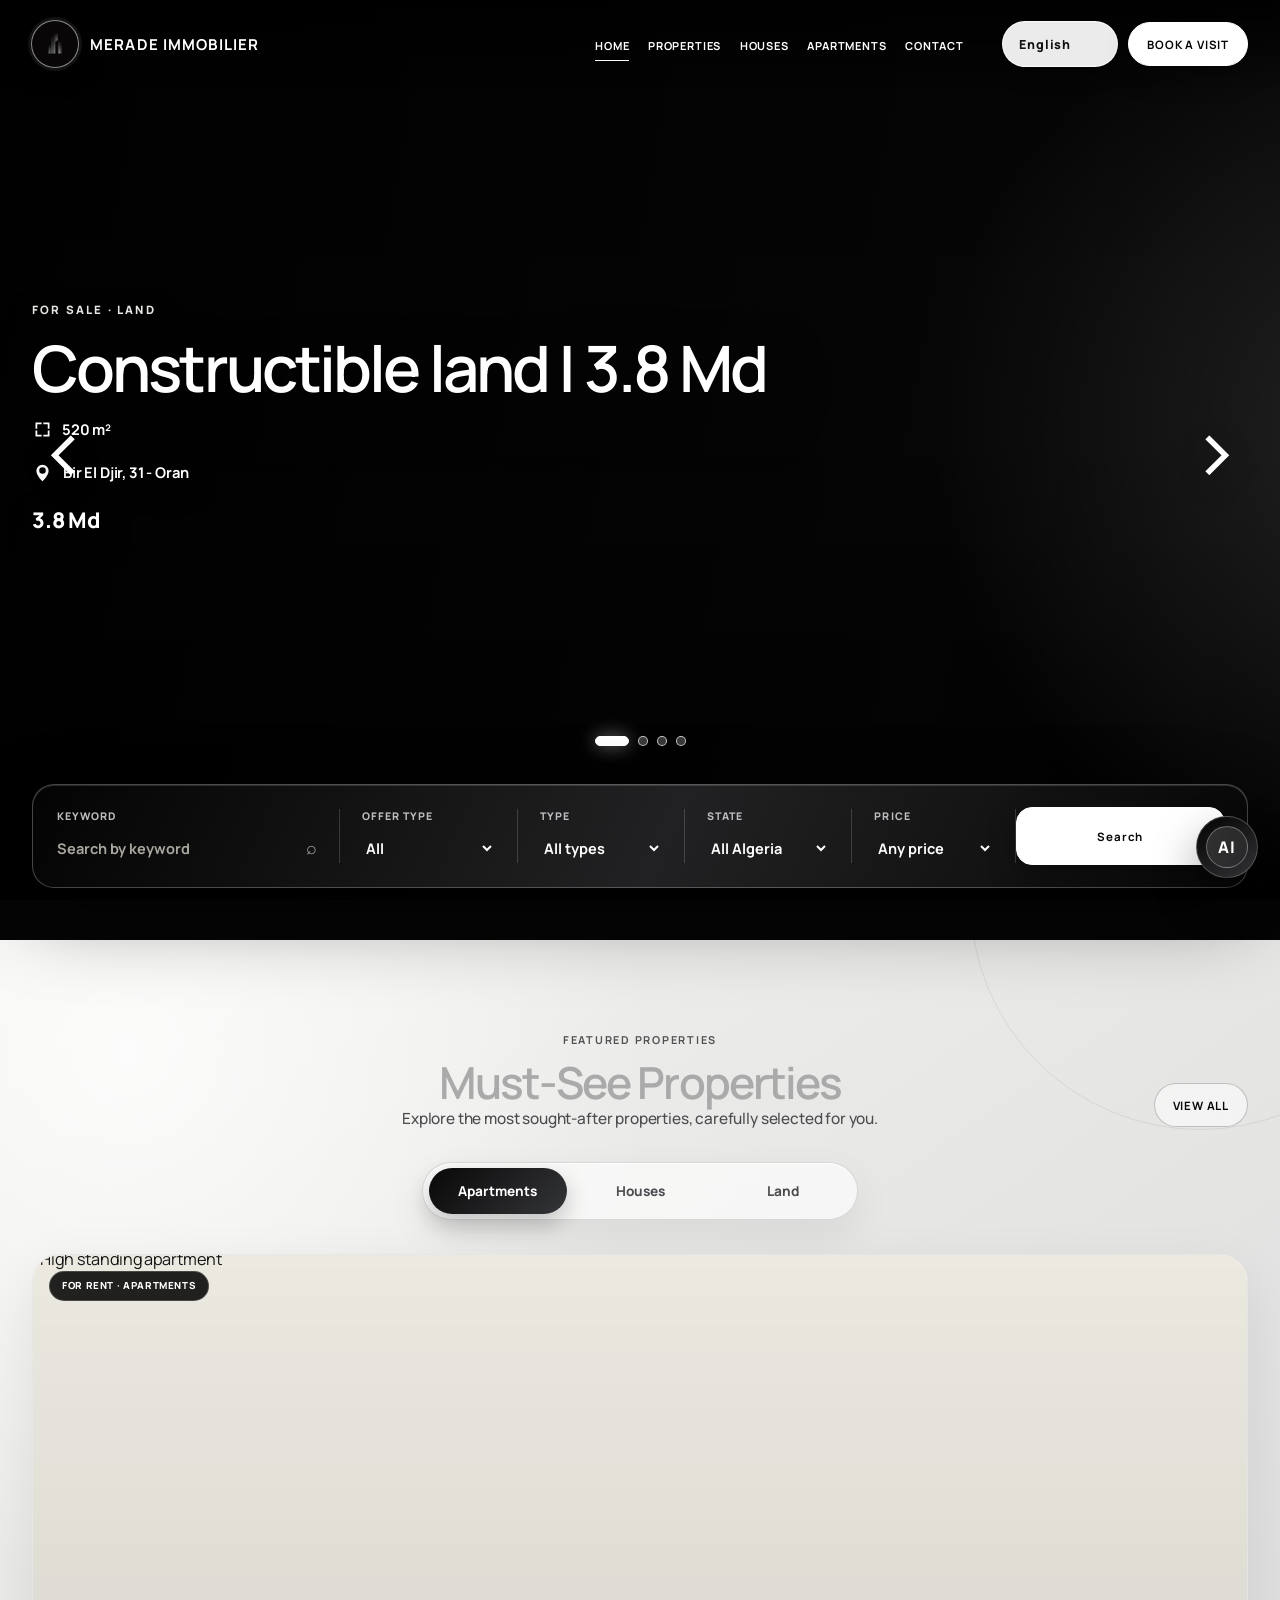
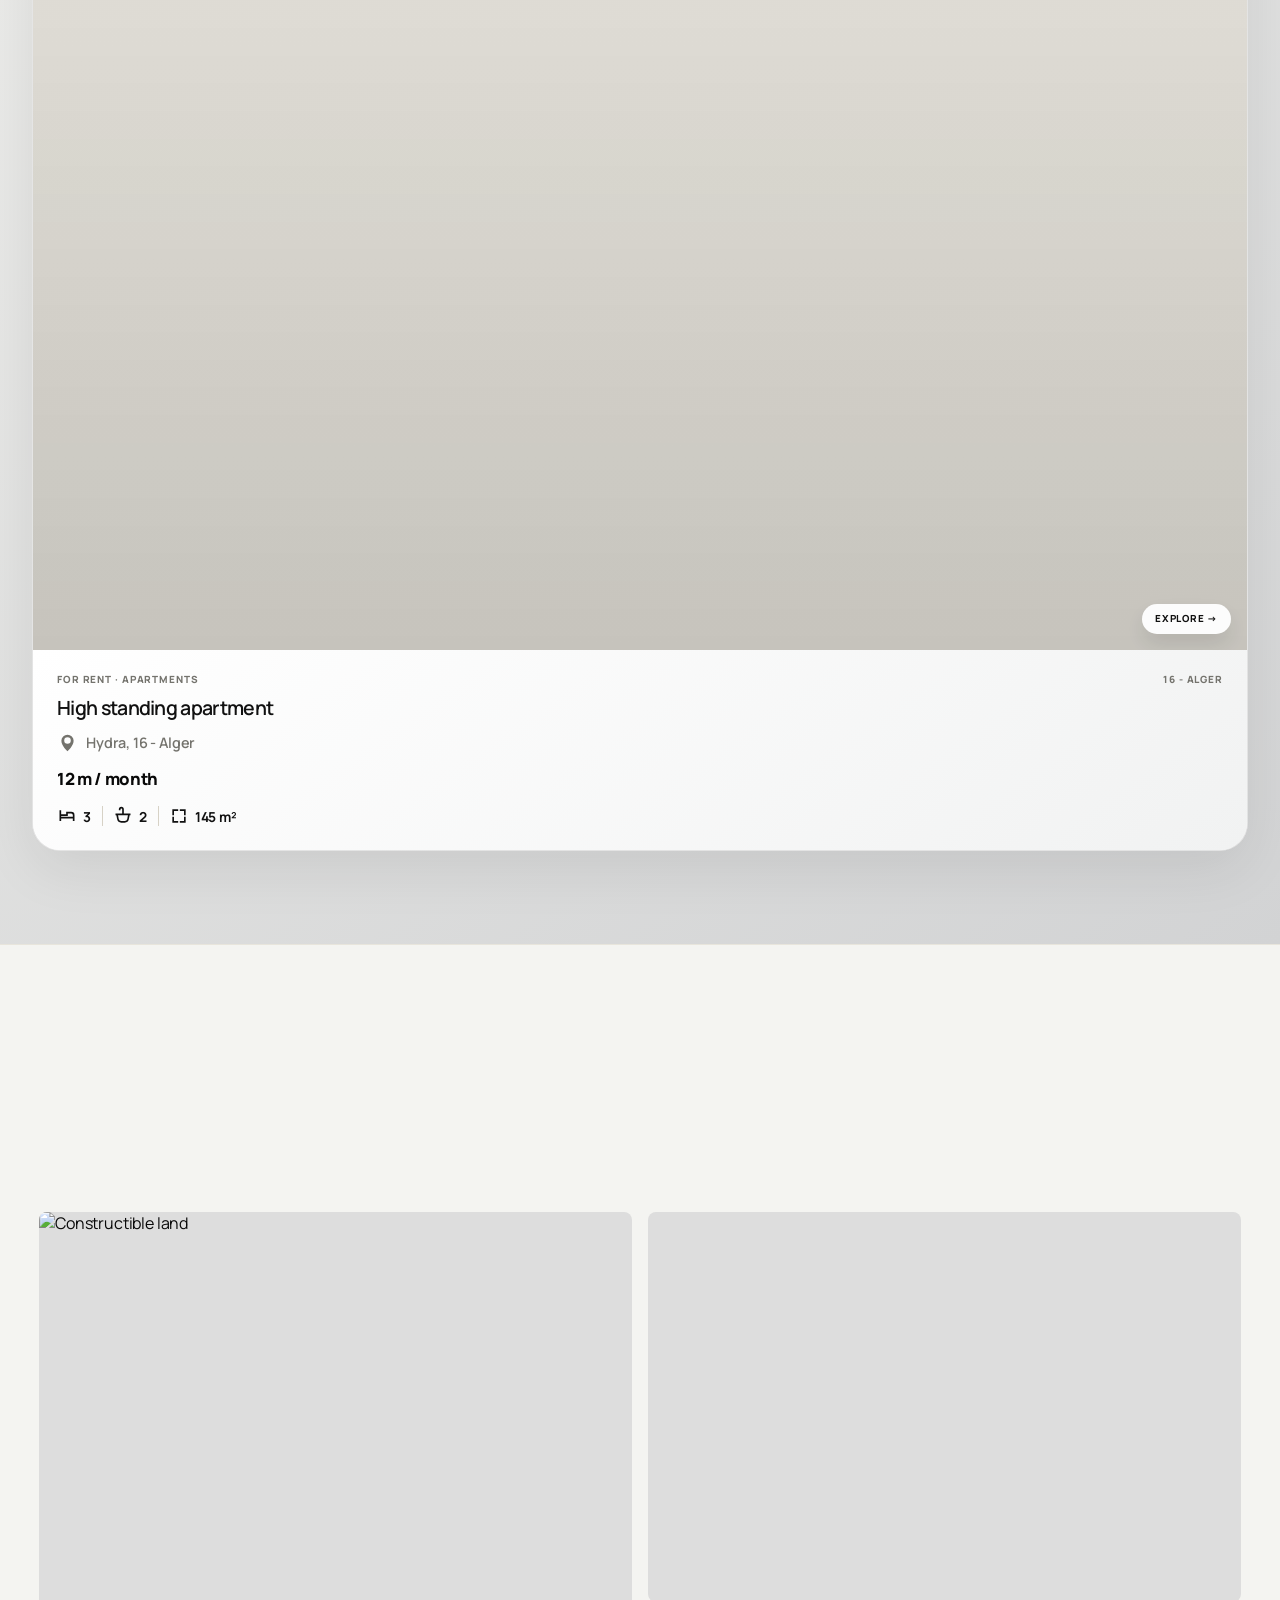
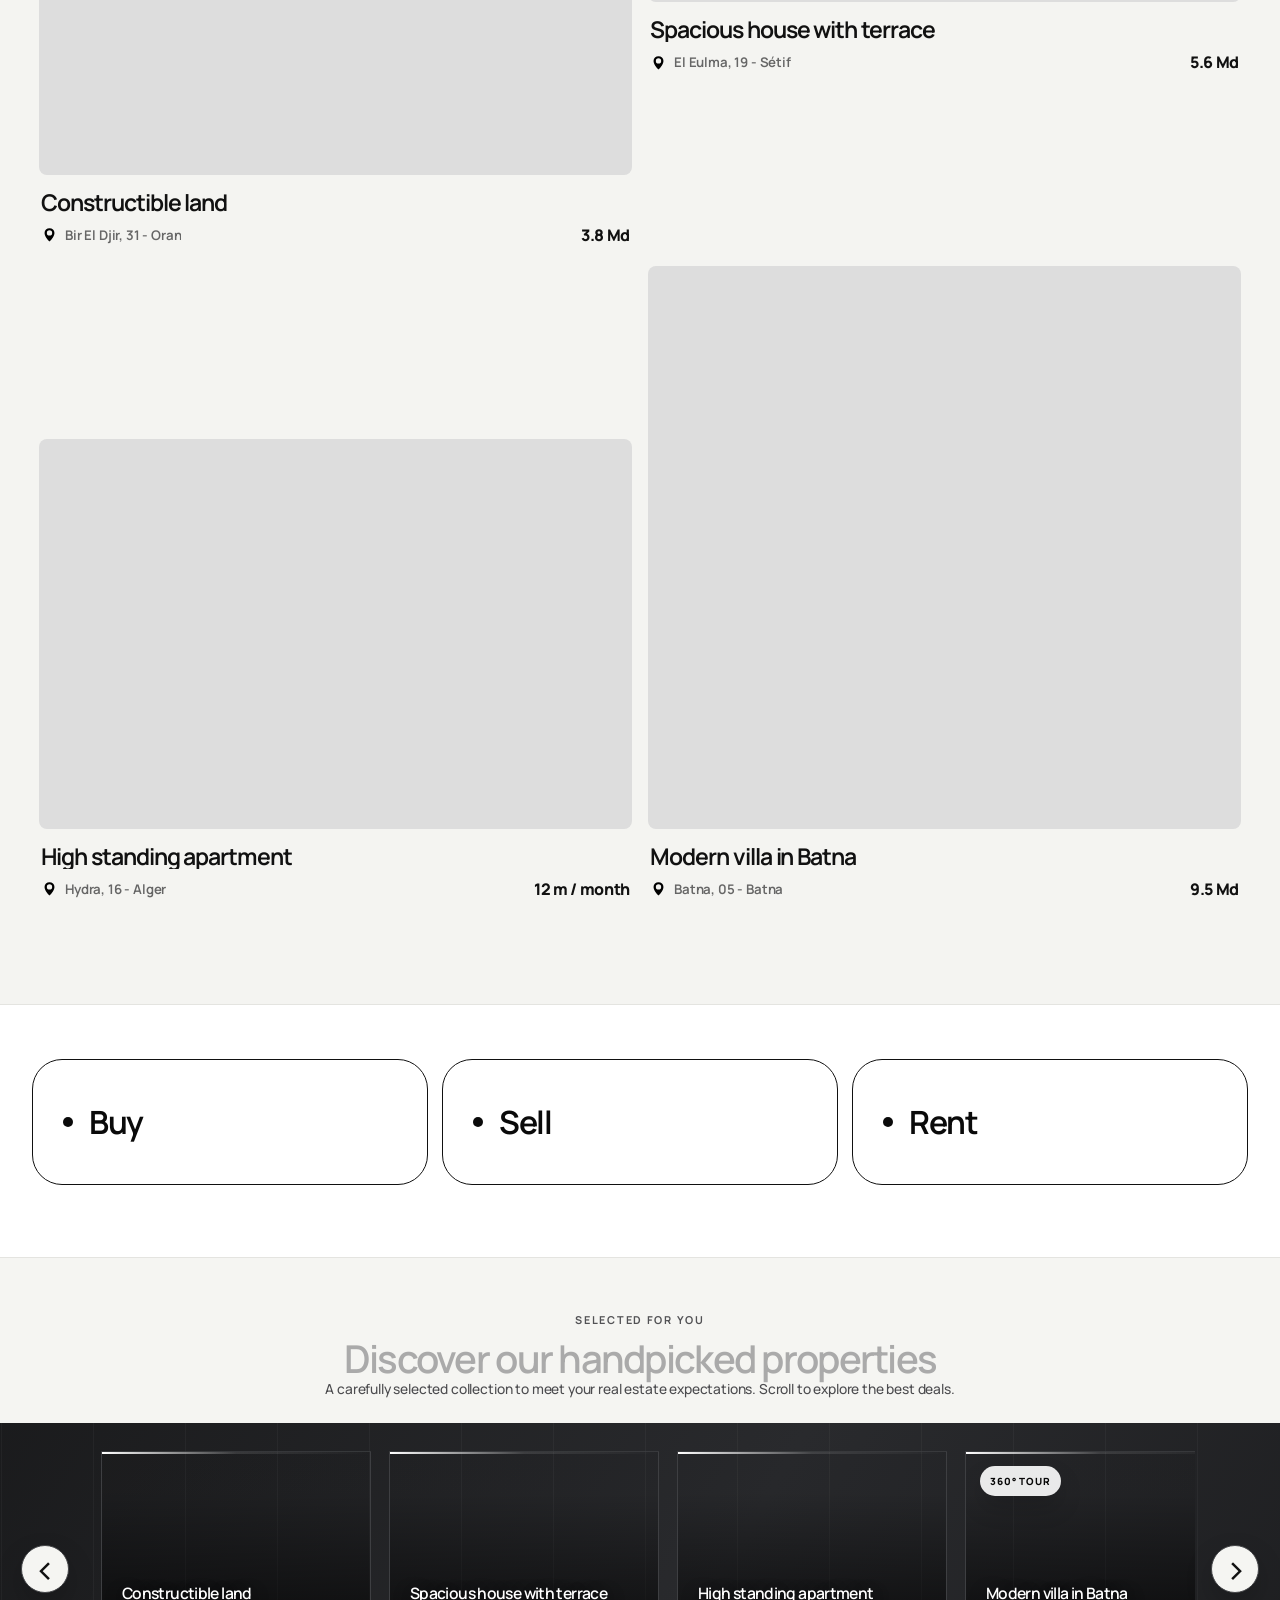
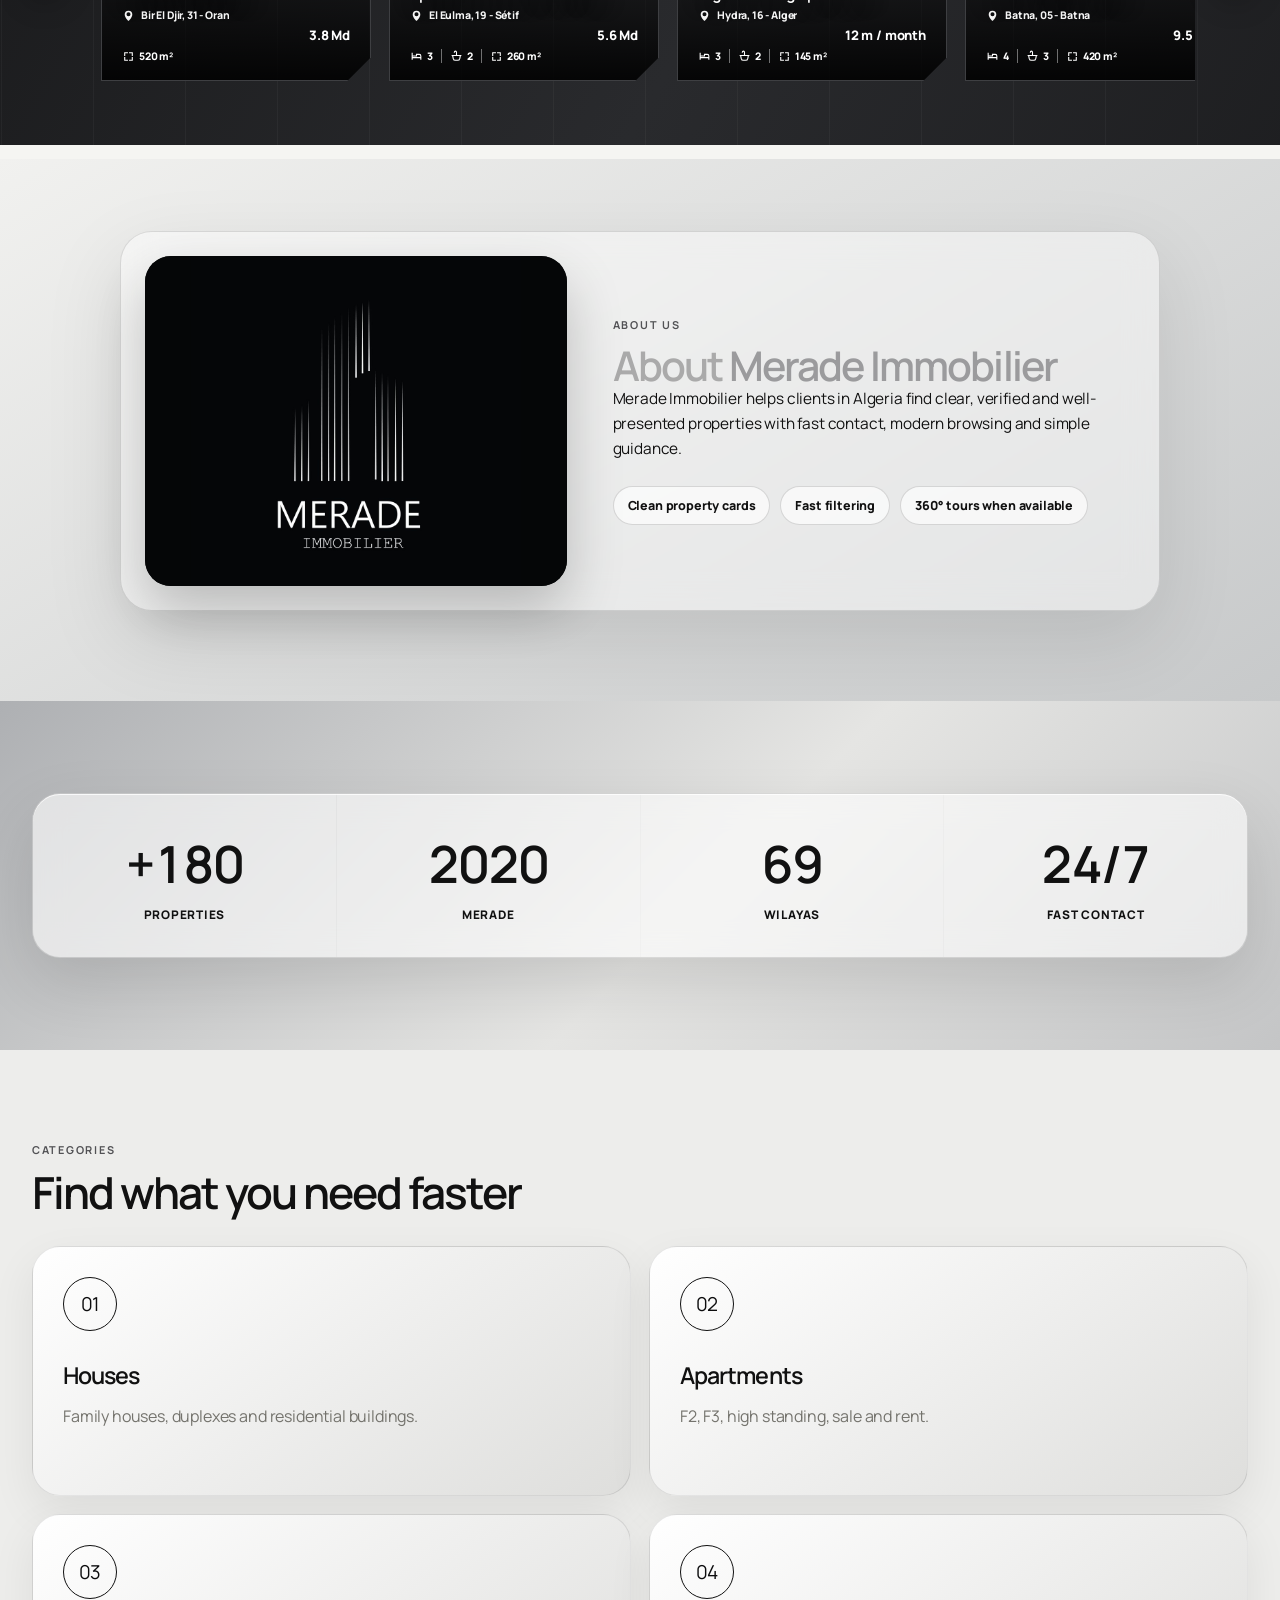
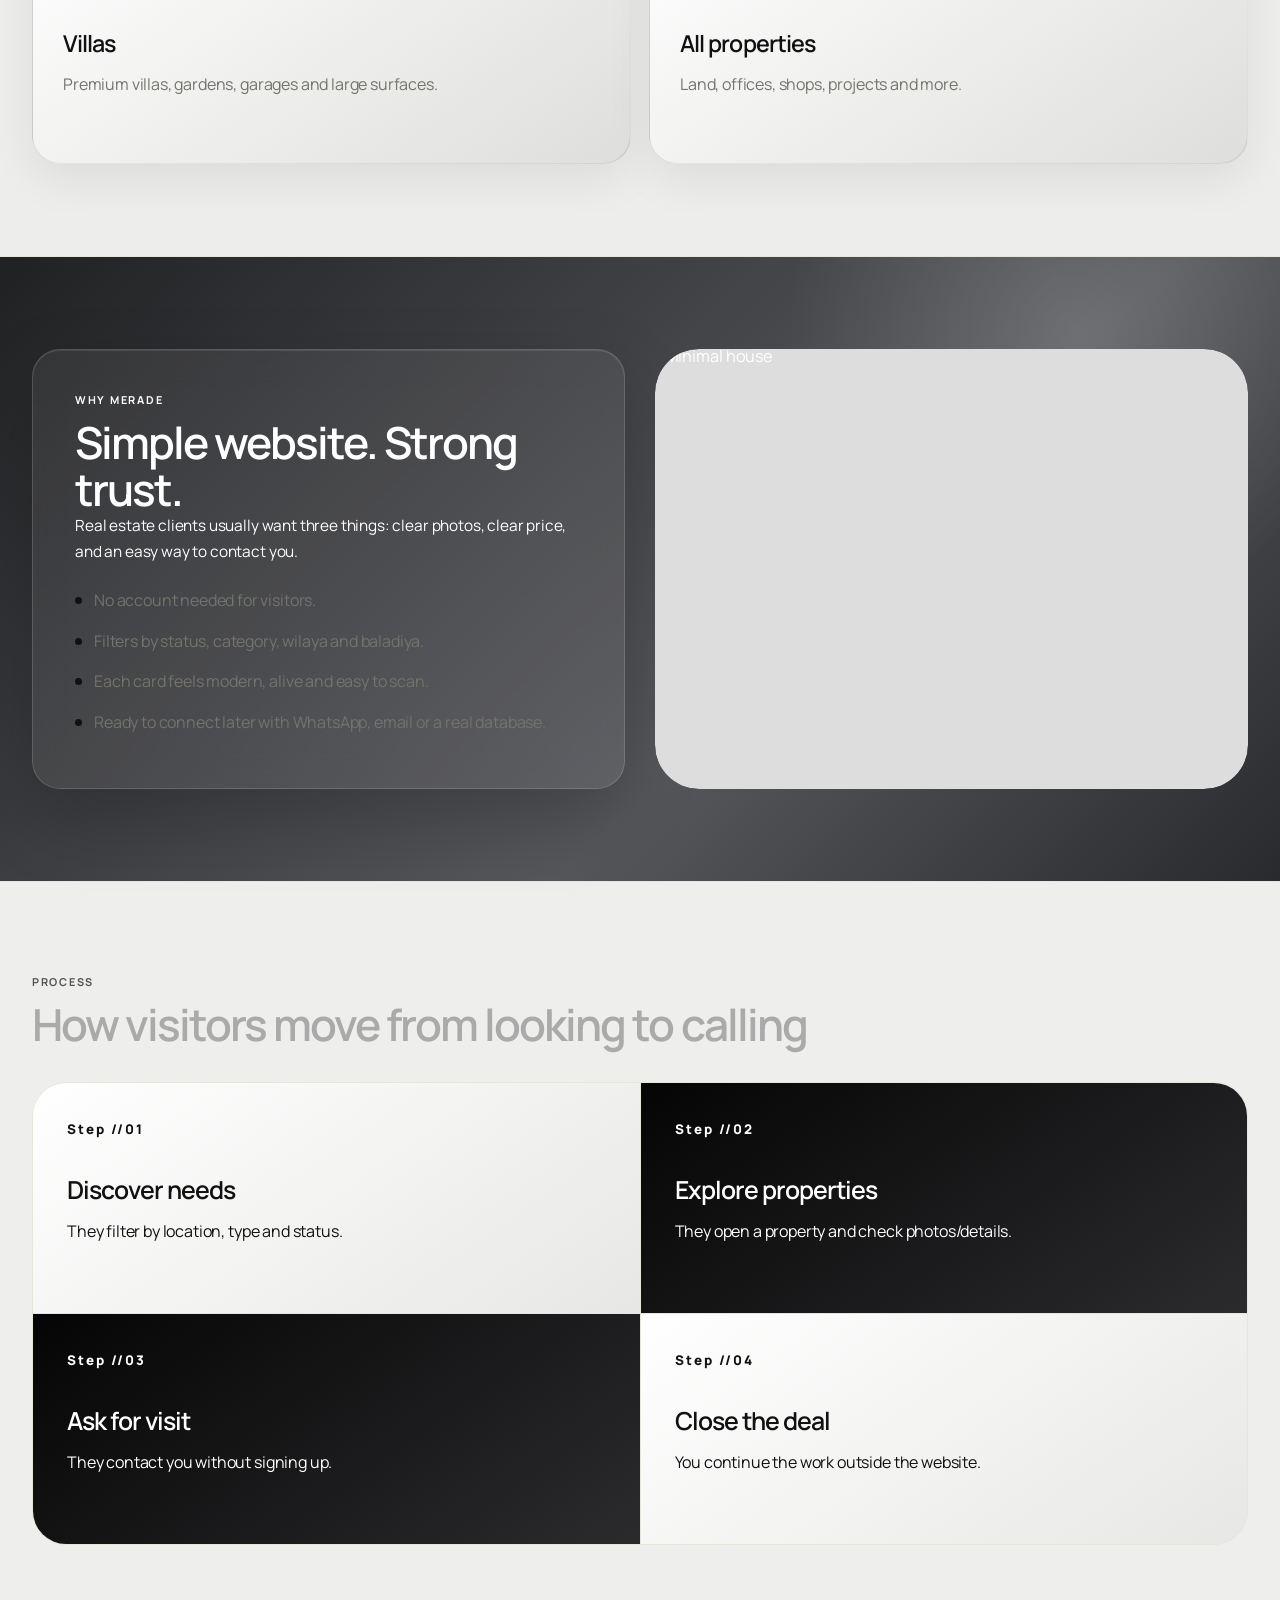
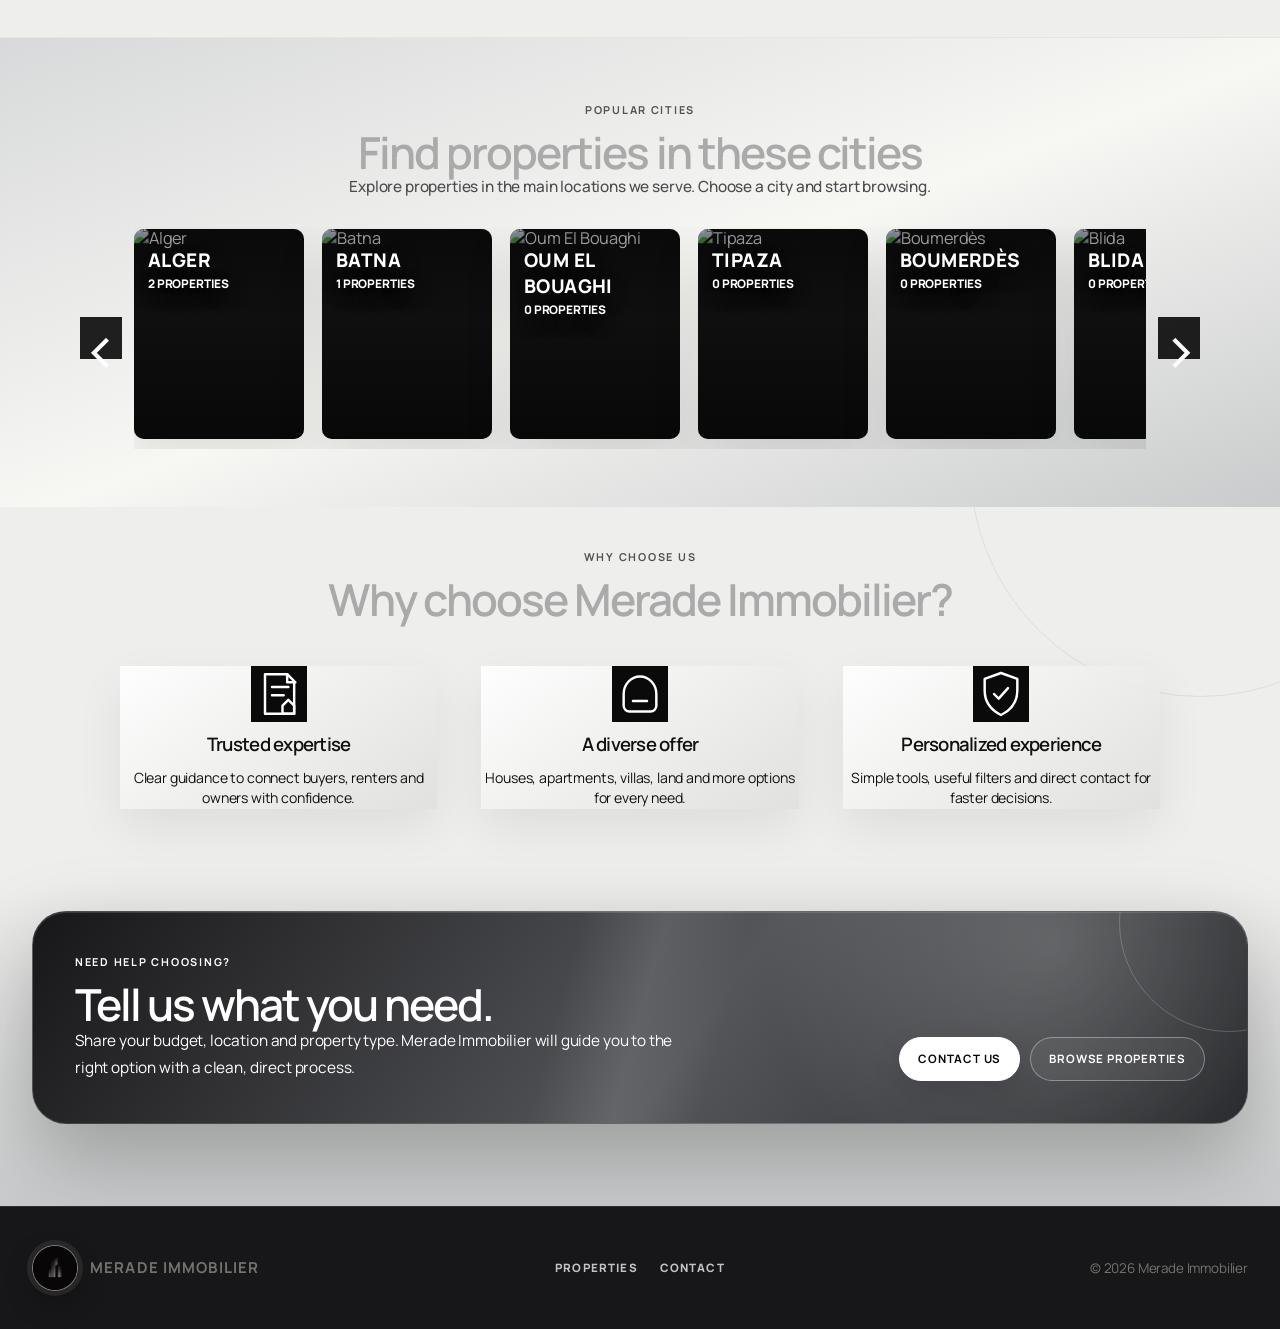
==== commit 080fb20f: "Describe the changes" ====
--- a/index.html
+++ b/index.html
@@ -12,7 +12,7 @@
 <body class="home-page">
 <nav class="nav" id="nav">
   <div class="container nav-inner">
-    <a class="brand" href="index.html"><img class="brand-mark" src="./assets/images/merade-logo.jpg" alt=""><span>Merade Immobilier</span></a>
+    <a class="brand" href="index.html"><img class="brand-mark" src="./assets/images/merade-logo.jpg" srcset="./assets/images/merade-logo-small.jpg 192w, ./assets/images/merade-logo.jpg 1080w" sizes="42px" alt="" decoding="async"><span>Merade Immobilier</span></a>
     <button class="menu-btn" id="menuBtn" type="button" data-i18n="nav.menu">Menu</button>
     <ul class="nav-links" id="navLinks">
       <li><a data-page="home" href="index.html" data-i18n="nav.home">Home</a></li>
@@ -125,7 +125,7 @@
   <section class="section home-about-modern-section" id="homeAboutModern">
     <div class="container about-modern-grid reveal">
       <div class="about-modern-visual has-brand-image">
-        <img class="about-brand-image" src="assets/images/merade-about.jpg" alt="Merade Immobilier">
+        <img class="about-brand-image" src="assets/images/merade-about.jpg" srcset="assets/images/merade-about-mobile.jpg 960w, assets/images/merade-about.jpg 4092w" sizes="(max-width:760px) calc(100vw - 56px), 50vw" alt="Merade Immobilier" loading="lazy" decoding="async">
       </div>
       <div class="about-modern-copy">
         <p class="eyebrow" data-home-i18n="home.about.kicker">About us</p>
@@ -147,7 +147,7 @@
     <a class="service reveal" href="pages/villas.html"><div><div class="icon">03</div><h3 data-i18n="cat.villas">Villas</h3><p data-i18n="cat.villasDesc">Premium villas, gardens, garages and large surfaces.</p></div></a>
     <a class="service reveal" href="pages/estates.html"><div><div class="icon">04</div><h3 data-i18n="cat.estates">All properties</h3><p data-i18n="cat.estatesDesc">Land, offices, shops, projects and more.</p></div></a>
   </div></div></section>
-  <section class="section section-alt"><div class="container split"><div class="glass reveal"><p class="eyebrow" data-i18n="section.about.kicker">Why Merade</p><h2 class="title" data-i18n="section.about.title">Simple website. Strong trust.</h2><p class="sub" data-i18n="section.about.sub">Real estate clients usually want three things: clear photos, clear price, and an easy way to contact you.</p><ul class="check-list"><li data-i18n="about.one">No account needed for visitors.</li><li data-i18n="about.two">Filters by status, category, wilaya and baladiya.</li><li data-i18n="about.three">Each card feels modern, alive and easy to scan.</li><li data-i18n="about.four">Ready to connect later with WhatsApp, email or a real database.</li></ul></div><div class="hero-panel reveal"><div class="hero-img"><img src="https://images.unsplash.com/photo-1600566753190-17f0baa2a6c3?w=1400&q=80" alt="Minimal house"></div></div></div></section>
+  <section class="section section-alt"><div class="container split"><div class="glass reveal"><p class="eyebrow" data-i18n="section.about.kicker">Why Merade</p><h2 class="title" data-i18n="section.about.title">Simple website. Strong trust.</h2><p class="sub" data-i18n="section.about.sub">Real estate clients usually want three things: clear photos, clear price, and an easy way to contact you.</p><ul class="check-list"><li data-i18n="about.one">No account needed for visitors.</li><li data-i18n="about.two">Filters by status, category, wilaya and baladiya.</li><li data-i18n="about.three">Each card feels modern, alive and easy to scan.</li><li data-i18n="about.four">Ready to connect later with WhatsApp, email or a real database.</li></ul></div><div class="hero-panel reveal"><div class="hero-img"><img src="https://images.unsplash.com/photo-1600566753190-17f0baa2a6c3?w=760&q=68&auto=format&fit=crop" alt="Minimal house" loading="lazy" decoding="async"></div></div></div></section>
   <section class="section"><div class="container"><p class="eyebrow" data-i18n="process.kicker">Process</p><h2 class="title" data-i18n="process.title">How visitors move from looking to calling</h2><div style="height:34px"></div><div class="process-grid reveal"><div class="process-card"><small>Step //01</small><h3 data-i18n="process.1">Discover needs</h3><p data-i18n="process.1d">They filter by location, type and status.</p></div><div class="process-card"><small>Step //02</small><h3 data-i18n="process.2">Explore properties</h3><p data-i18n="process.2d">They open a property and check photos/details.</p></div><div class="process-card"><small>Step //03</small><h3 data-i18n="process.3">Ask for visit</h3><p data-i18n="process.3d">They contact you without signing up.</p></div><div class="process-card"><small>Step //04</small><h3 data-i18n="process.4">Close the deal</h3><p data-i18n="process.4d">You continue the work outside the website.</p></div></div></div></section>
 
 
@@ -164,43 +164,43 @@
         <button class="city-nav city-prev" type="button" aria-label="Previous cities" data-city-scroll="prev">‹</button>
         <div class="city-track" id="cityTrack">
           <a class="city-card" href="pages/estates.html?wilaya=16" data-city-keys="16|alger|algiers">
-            <img src="https://images.unsplash.com/photo-1595934734818-2593d9bad45e?w=900&q=72" alt="Alger">
+            <img src="https://images.unsplash.com/photo-1595934734818-2593d9bad45e?w=640&q=68&auto=format&fit=crop" alt="Alger" loading="lazy" decoding="async">
             <span class="city-shade"></span>
             <strong>Alger</strong>
             <small><span data-city-count>0</span> <span data-home-i18n="home.cities.properties">Properties</span></small>
           </a>
           <a class="city-card" href="pages/estates.html?wilaya=05" data-city-keys="05|batna">
-            <img src="https://images.unsplash.com/photo-1518005020951-eccb494ad742?w=900&q=72" alt="Batna">
+            <img src="https://images.unsplash.com/photo-1518005020951-eccb494ad742?w=640&q=68&auto=format&fit=crop" alt="Batna" loading="lazy" decoding="async">
             <span class="city-shade"></span>
             <strong>Batna</strong>
             <small><span data-city-count>0</span> <span data-home-i18n="home.cities.properties">Properties</span></small>
           </a>
           <a class="city-card" href="pages/estates.html?wilaya=04" data-city-keys="04|oum el bouaghi|oum el bouaghi">
-            <img src="https://images.unsplash.com/photo-1600585154340-be6161a56a0c?w=900&q=72" alt="Oum El Bouaghi">
+            <img src="https://images.unsplash.com/photo-1600585154340-be6161a56a0c?w=640&q=68&auto=format&fit=crop" alt="Oum El Bouaghi" loading="lazy" decoding="async">
             <span class="city-shade"></span>
             <strong>Oum El Bouaghi</strong>
             <small><span data-city-count>0</span> <span data-home-i18n="home.cities.properties">Properties</span></small>
           </a>
           <a class="city-card" href="pages/estates.html?wilaya=42" data-city-keys="42|tipaza">
-            <img src="https://images.unsplash.com/photo-1500530855697-b586d89ba3ee?w=900&q=72" alt="Tipaza">
+            <img src="https://images.unsplash.com/photo-1500530855697-b586d89ba3ee?w=640&q=68&auto=format&fit=crop" alt="Tipaza" loading="lazy" decoding="async">
             <span class="city-shade"></span>
             <strong>Tipaza</strong>
             <small><span data-city-count>0</span> <span data-home-i18n="home.cities.properties">Properties</span></small>
           </a>
           <a class="city-card" href="pages/estates.html?wilaya=35" data-city-keys="35|boumerdes|boumerdès">
-            <img src="https://images.unsplash.com/photo-1507525428034-b723cf961d3e?w=900&q=72" alt="Boumerdès">
+            <img src="https://images.unsplash.com/photo-1507525428034-b723cf961d3e?w=640&q=68&auto=format&fit=crop" alt="Boumerdès" loading="lazy" decoding="async">
             <span class="city-shade"></span>
             <strong>Boumerdès</strong>
             <small><span data-city-count>0</span> <span data-home-i18n="home.cities.properties">Properties</span></small>
           </a>
           <a class="city-card" href="pages/estates.html?wilaya=09" data-city-keys="09|blida">
-            <img src="https://images.unsplash.com/photo-1519681393784-d120267933ba?w=900&q=72" alt="Blida">
+            <img src="https://images.unsplash.com/photo-1519681393784-d120267933ba?w=640&q=68&auto=format&fit=crop" alt="Blida" loading="lazy" decoding="async">
             <span class="city-shade"></span>
             <strong>Blida</strong>
             <small><span data-city-count>0</span> <span data-home-i18n="home.cities.properties">Properties</span></small>
           </a>
           <a class="city-card" href="pages/estates.html?wilaya=15" data-city-keys="15|tizi ouzou">
-            <img src="https://images.unsplash.com/photo-1506905925346-21bda4d32df4?w=900&q=72" alt="Tizi Ouzou">
+            <img src="https://images.unsplash.com/photo-1506905925346-21bda4d32df4?w=640&q=68&auto=format&fit=crop" alt="Tizi Ouzou" loading="lazy" decoding="async">
             <span class="city-shade"></span>
             <strong>Tizi Ouzou</strong>
             <small><span data-city-count>0</span> <span data-home-i18n="home.cities.properties">Properties</span></small>
@@ -255,7 +255,7 @@
 </main>
 <footer class="footer">
   <div class="container footer-grid">
-    <a class="brand" href="index.html"><img class="brand-mark" src="./assets/images/merade-logo.jpg" alt=""><span>Merade Immobilier</span></a>
+    <a class="brand" href="index.html"><img class="brand-mark" src="./assets/images/merade-logo.jpg" srcset="./assets/images/merade-logo-small.jpg 192w, ./assets/images/merade-logo.jpg 1080w" sizes="42px" alt="" loading="lazy" decoding="async"><span>Merade Immobilier</span></a>
     <div class="footer-links"><a href="pages/estates.html" data-i18n="nav.properties">Properties</a><a href="pages/contact.html" data-i18n="nav.contact">Contact</a></div>
     <span data-i18n="footer.copy">© 2026 Merade Immobilier</span>
   </div>
--- a/style.css
+++ b/style.css
@@ -1214,6 +1214,135 @@
   letter-spacing:0!important
 }
 
+/* v43 — low-paint mobile rendering path */
+@media(max-width:760px){
+  body.home-page::before,
+  body.home-page::after{
+    content:none!important;
+    display:none!important;
+    animation:none!important
+  }
+  .home-page .hero-sticky-stage,
+  .home-page .home-slider{
+    contain:layout paint
+  }
+  .home-page .home-slider{transition-duration:.52s!important}
+  .home-page .home-slide-content,
+  .home-page .hero-nav,
+  .home-page .hero-dots-wrap,
+  .home-page .hero-search-wrap,
+  .home-page .latest-image-card,
+  .home-page .latest-image-media,
+  .home-page .latest-intent-btn{
+    will-change:auto!important
+  }
+  .home-page .home-slide:not(.active) .home-slide-content{
+    opacity:1!important;
+    transform:none!important
+  }
+  .home-page img{
+    filter:none!important;
+    image-rendering:auto
+  }
+  .home-page .nav,
+  .home-page .nav.scrolled,
+  .home-page .nav-links,
+  .home-page .menu-btn,
+  .home-page .section-alt,
+  .home-page .home-search-bar,
+  .home-page .hero-intent-btn,
+  .home-page .property-card,
+  .home-page .property-card .badge,
+  .home-page .about-modern-grid,
+  .home-page .stats,
+  .home-page .service,
+  .home-page .glass,
+  .home-page .btn-outline,
+  .home-page .must-see-category-tabs,
+  .home-page .latest-image-reveal,
+  .home-page .home-bottom-card,
+  .home-page .ai-panel,
+  .home-page .ai-nudge{
+    -webkit-backdrop-filter:none!important;
+    backdrop-filter:none!important
+  }
+  .home-page .latest-image-card,
+  .home-page .latest-image-card.is-tall{
+    --latest-mobile-expand:0;
+    width:94%!important;
+    height:auto!important;
+    transition:none!important
+  }
+  .home-page .latest-image-media,
+  .home-page .latest-image-card.is-tall .latest-image-media{
+    position:relative;
+    height:370px!important;
+    min-height:370px!important;
+    overflow:hidden;
+    clip-path:none!important;
+    contain:paint;
+    transition:none!important
+  }
+  .home-page .latest-image-media::before,
+  .home-page .latest-image-media::after{
+    content:"";
+    position:absolute;
+    z-index:2;
+    pointer-events:none;
+    background:#f4f4f1;
+    will-change:transform;
+    transition:none
+  }
+  .home-page .latest-image-media::before{
+    left:-1px;
+    right:-1px;
+    bottom:-1px;
+    height:45%;
+    transform:scaleY(calc(1 - var(--latest-mobile-expand)));
+    transform-origin:center bottom
+  }
+  .home-page .latest-image-media::after{
+    top:-1px;
+    right:-1px;
+    bottom:-1px;
+    width:20%;
+    transform:scaleX(calc(1 - var(--latest-mobile-expand)));
+    transform-origin:right center
+  }
+  .home-page .latest-property-pair:nth-child(even) .latest-image-media::before{
+    top:-1px;
+    bottom:auto;
+    transform-origin:center top
+  }
+  .home-page .latest-image-card:nth-child(even) .latest-image-media::after{
+    left:-1px;
+    right:auto;
+    transform-origin:left center
+  }
+  .home-page .latest-image-card img{
+    width:100%;
+    height:370px;
+    object-fit:cover;
+    transform:none!important
+  }
+  .home-page .latest-image-reveal{
+    background:#d1d1ce!important;
+    box-shadow:none!important
+  }
+  .home-page .latest-intent-btn{
+    box-shadow:none!important;
+    transition:transform .28s ease,background-color .28s ease,color .28s ease,border-color .28s ease!important
+  }
+  .home-page .latest-intent-btn.is-scroll-active{box-shadow:none!important}
+  .home-page .must-see-section .property-card,
+  .home-page .service,
+  .home-page .glass,
+  .home-page .about-modern-grid,
+  .home-page .home-bottom-card{
+    box-shadow:0 8px 22px rgba(0,0,0,.07)!important
+  }
+}
+
 /* v30 — premium hero scroll scene, intent actions and scroll-ink headings */
 html:has(body.home-page),
 body.home-page{overflow-x:clip!important}
@@ -2029,6 +2158,53 @@
   visibility:hidden!important;
   transform:translateX(10px) scale(.96)!important;
   pointer-events:none!important
+}
+
+/* v42 — composited mobile motion and lighter paint work */
+@media(max-width:760px){
+  .home-page .latest-image-card,
+  .home-page .latest-image-card.is-tall{
+    width:94%!important;
+    height:auto!important;
+    transition:none!important
+  }
+  .home-page .latest-image-media,
+  .home-page .latest-image-card.is-tall .latest-image-media{
+    height:370px!important;
+    min-height:370px!important;
+    clip-path:inset(var(--latest-mobile-clip,0) round 8px);
+    transition:none!important;
+    contain:paint;
+    will-change:clip-path
+  }
+  .home-page .latest-image-card img{
+    width:calc(100vw - 20px);
+    height:370px
+  }
+  .home-page .nav,
+  .home-page .nav.scrolled,
+  .home-page .home-search-bar,
+  .home-page .property-card,
+  .home-page .about-modern-grid,
+  .home-page .stats,
+  .home-page .btn-outline,
+  .home-page .must-see-category-tabs,
+  .home-page .ai-panel,
+  .home-page .ai-nudge{
+    -webkit-backdrop-filter:none!important;
+    backdrop-filter:none!important
+  }
+  .home-page .home-search-bar{animation:none!important}
+  .home-page .home-slide::before,
+  .home-page .home-slide.active::before{
+    transform:none!important;
+    transition:none!important;
+    filter:none!important
+  }
+  .home-page .property-card,
+  .home-page .property-card .prop-media img{
+    will-change:auto!important
+  }
 }
 
 /* v28 — three-way Must-See category selector */
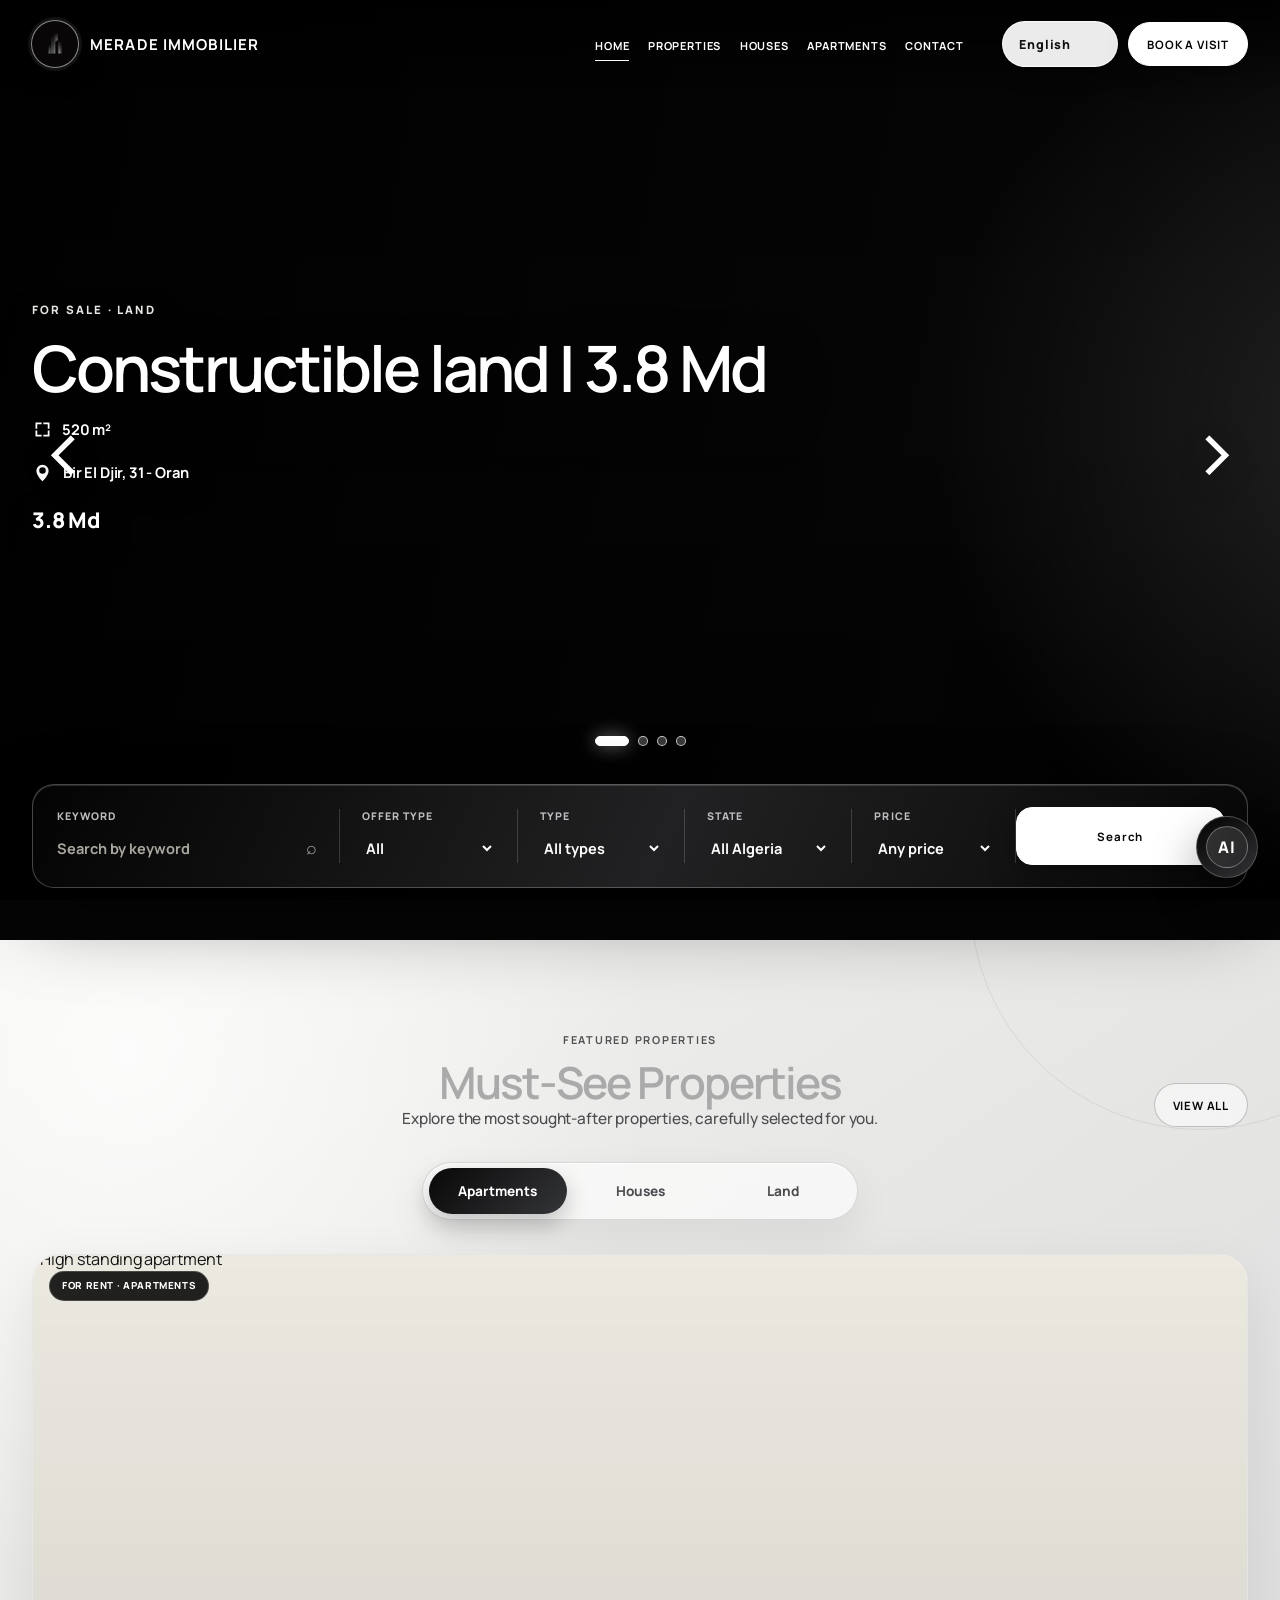
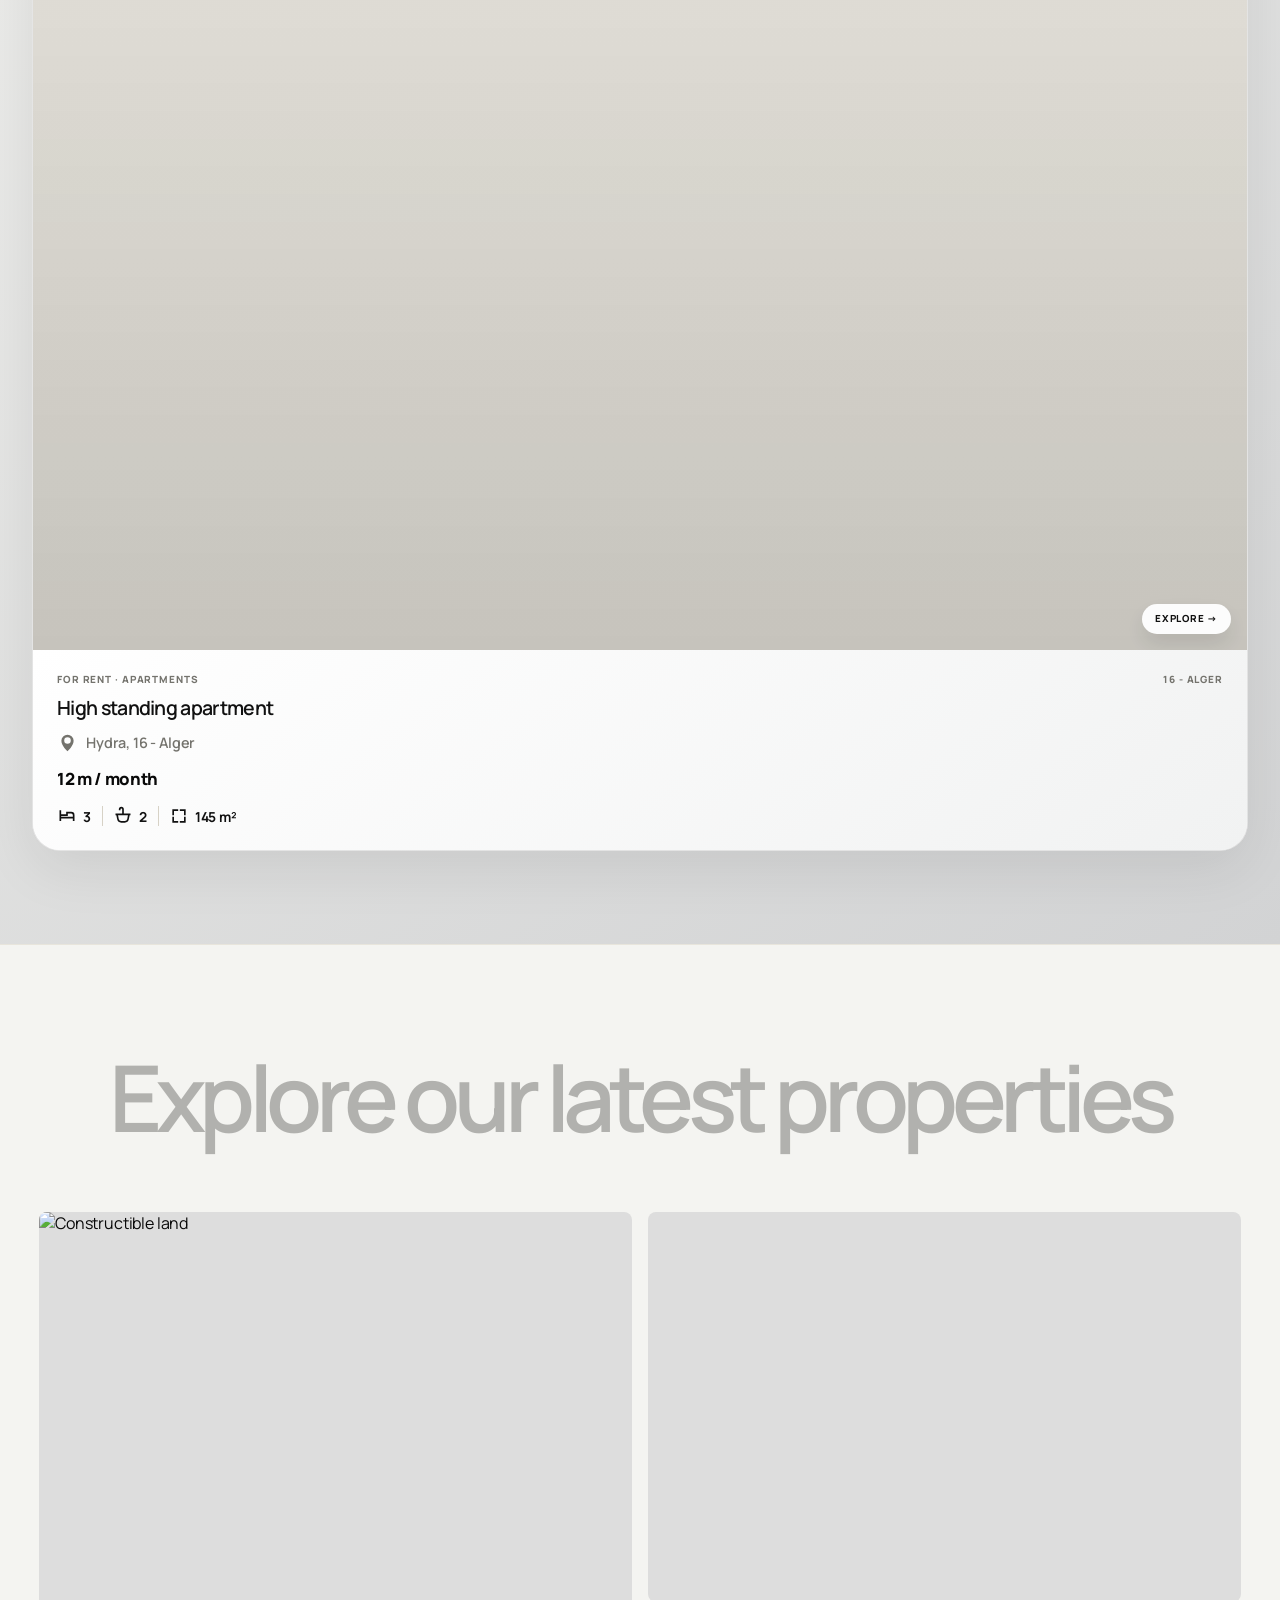
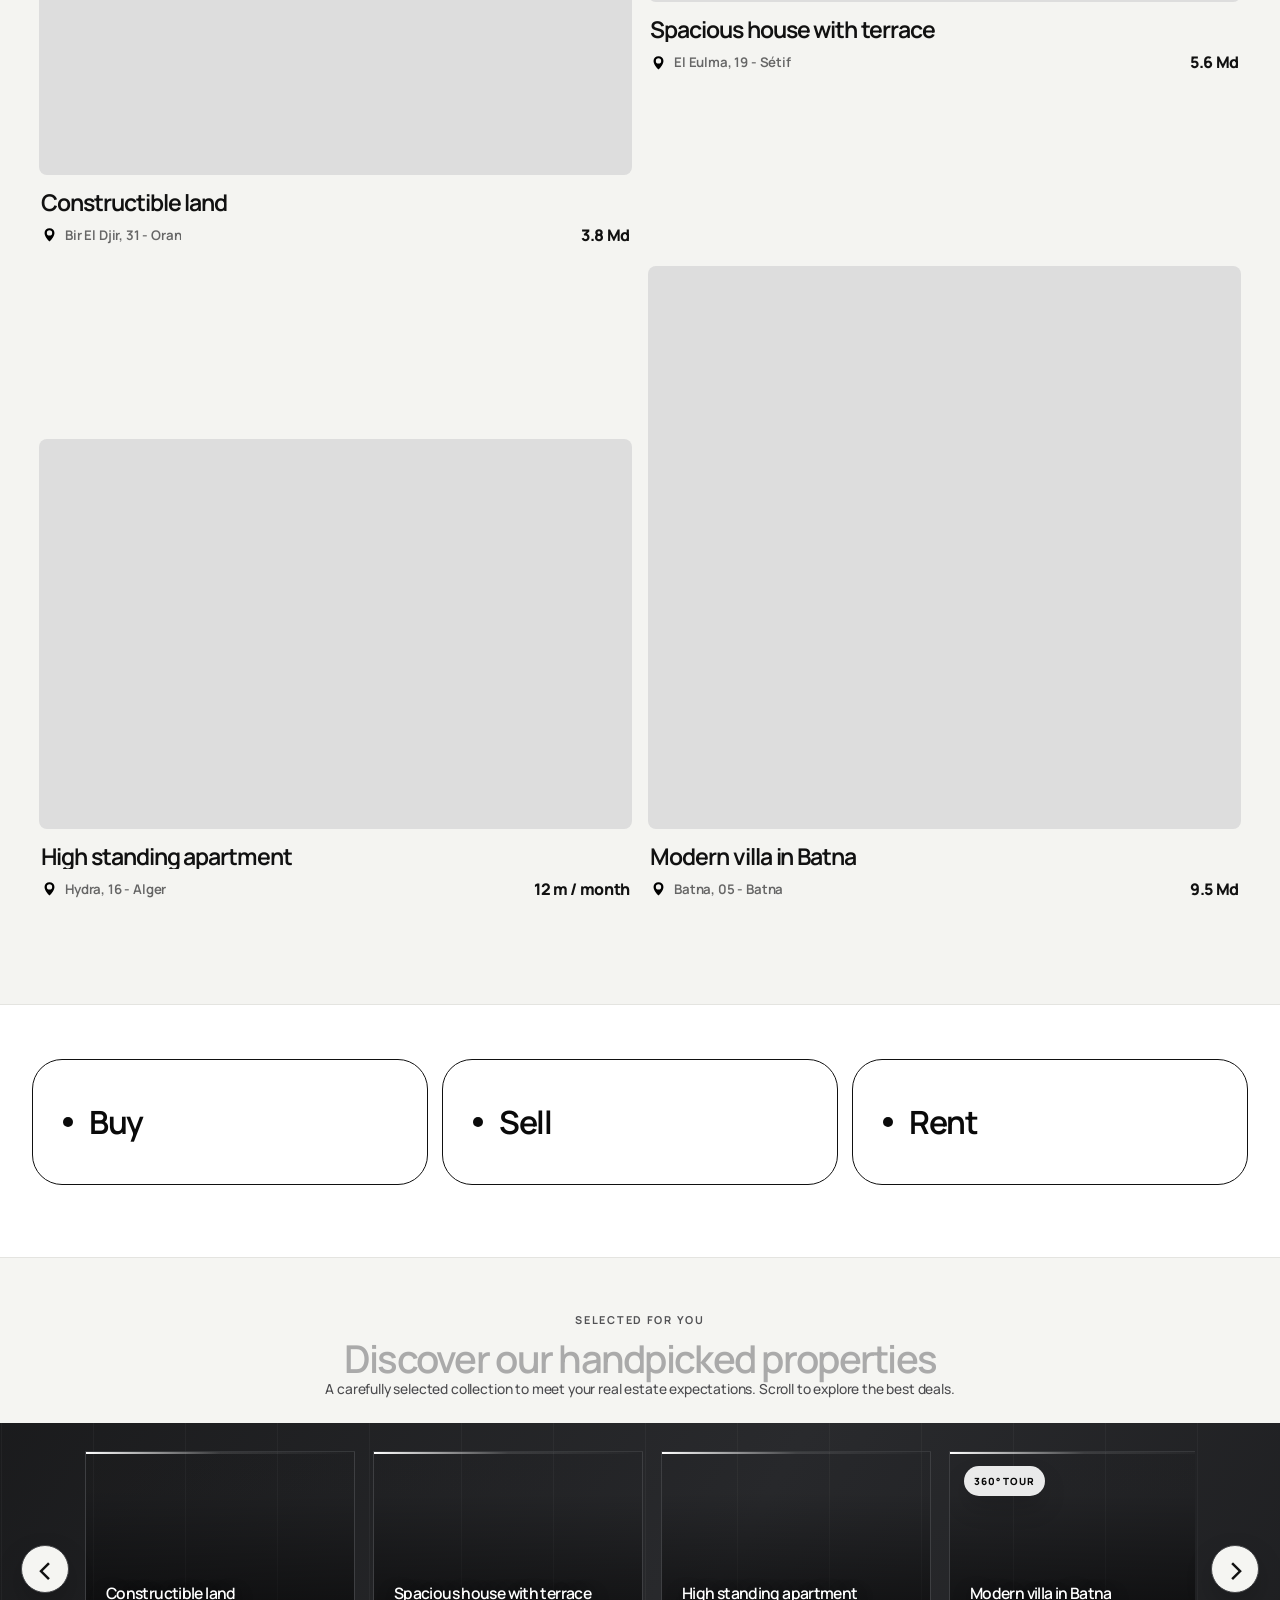
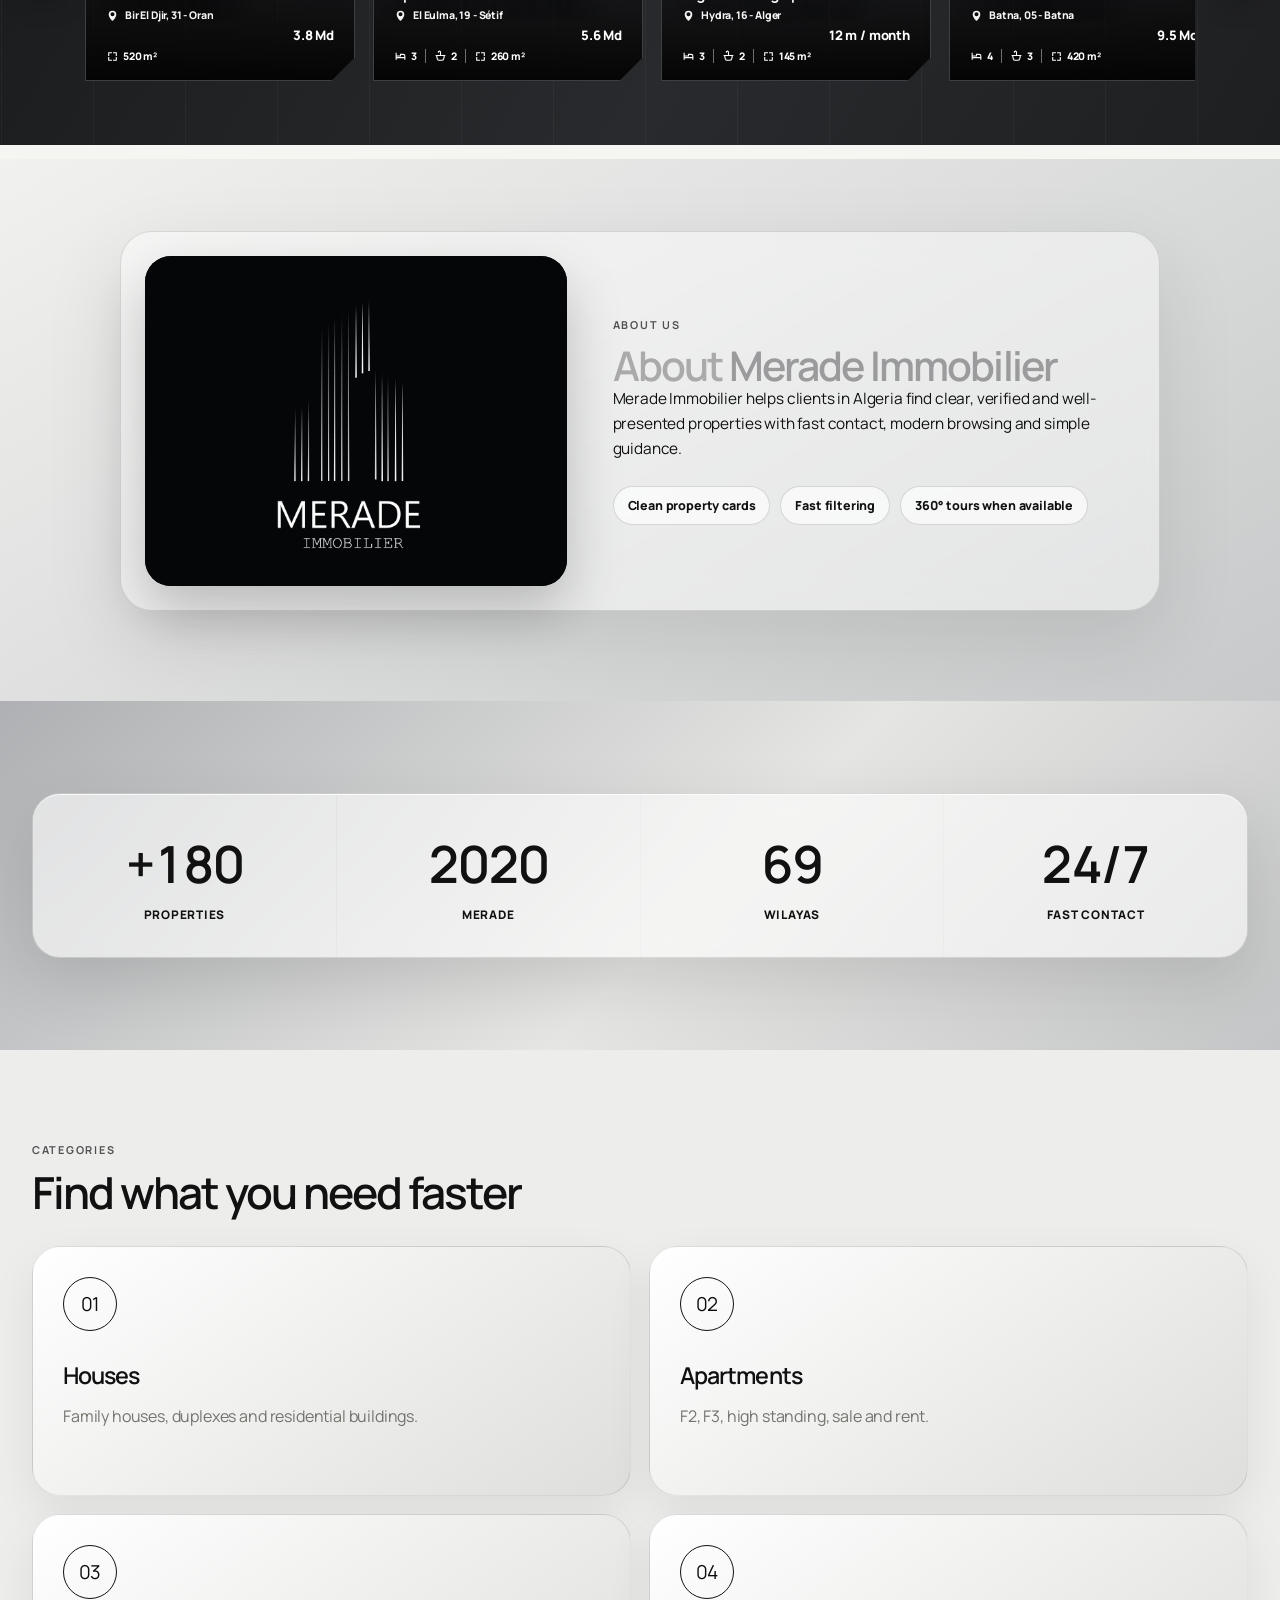
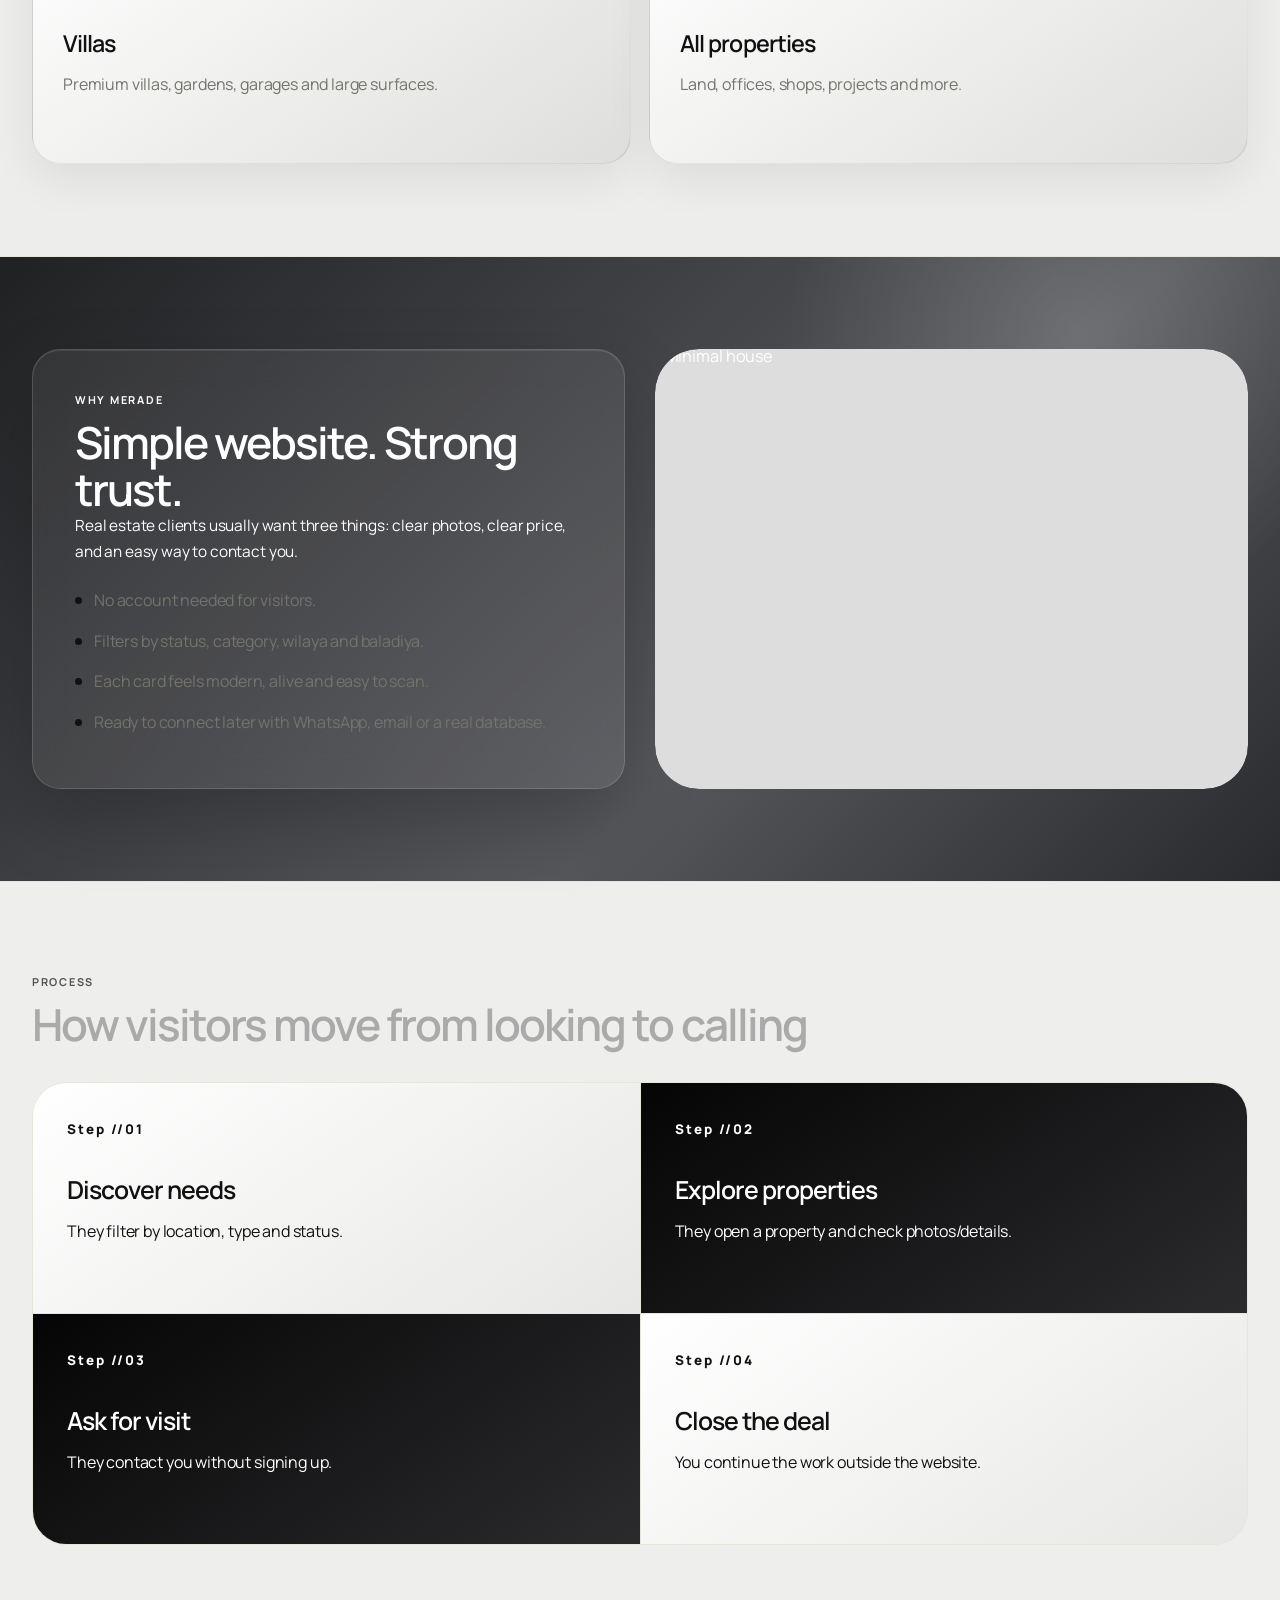
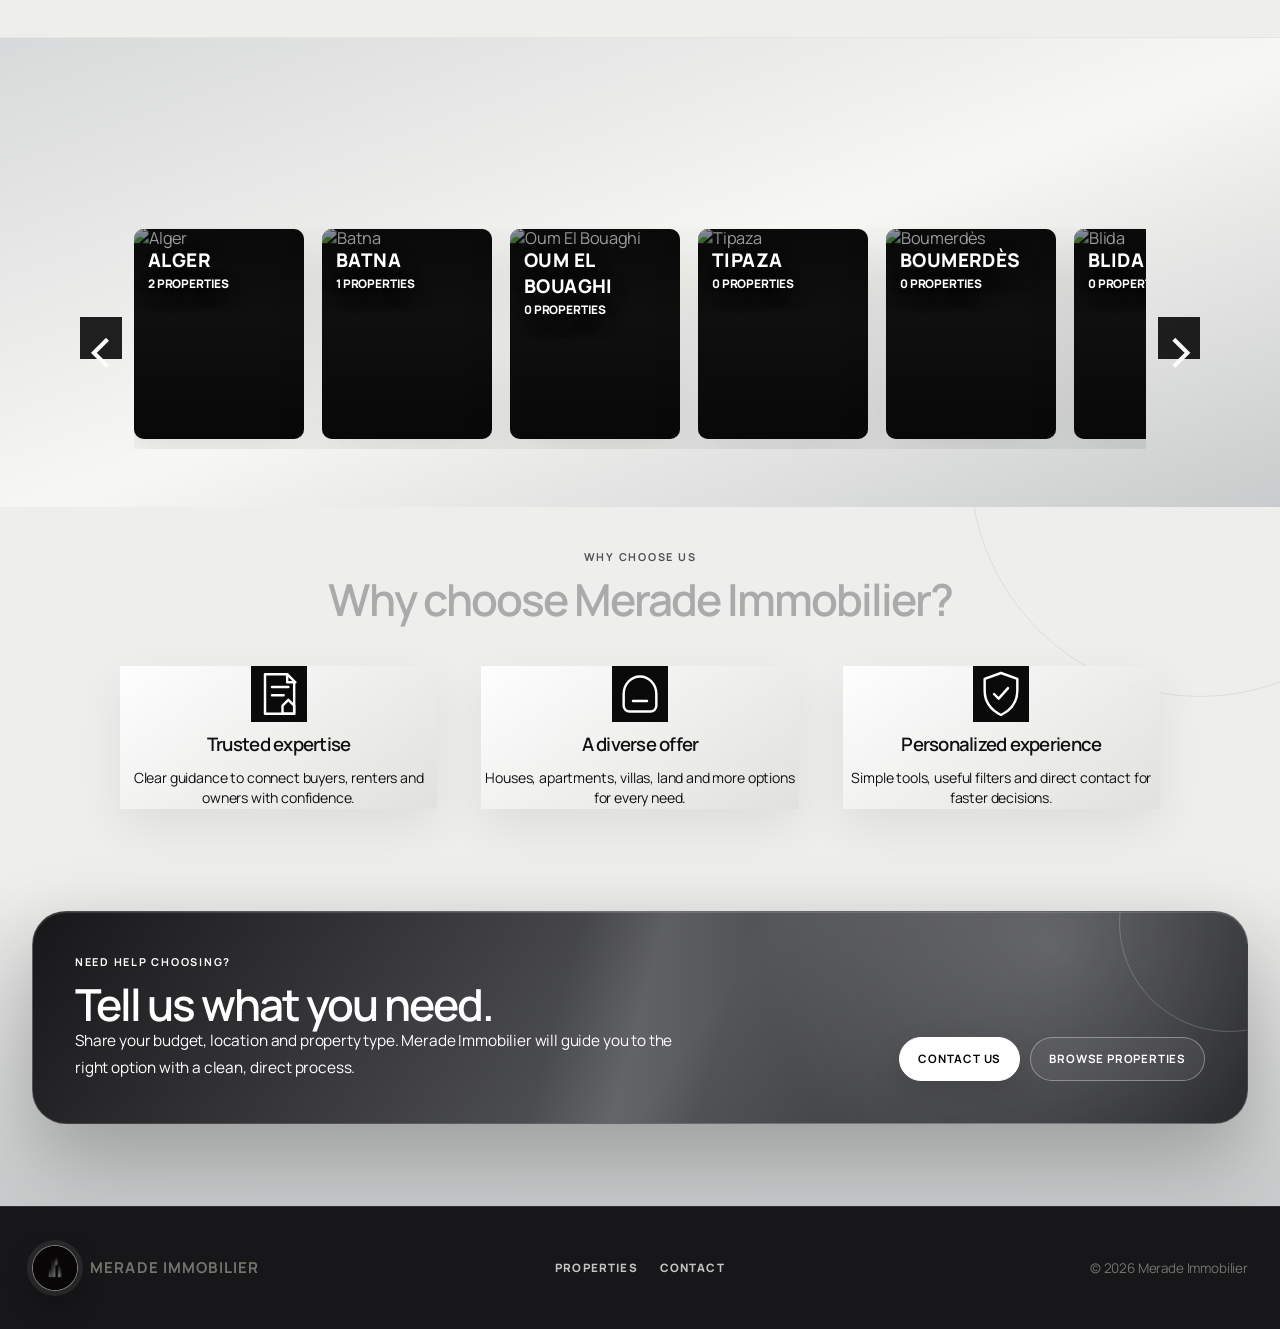
==== commit 346057ac: "Describe the changes" ====
--- a/index.html
+++ b/index.html
@@ -164,43 +164,43 @@
         <button class="city-nav city-prev" type="button" aria-label="Previous cities" data-city-scroll="prev">‹</button>
         <div class="city-track" id="cityTrack">
           <a class="city-card" href="pages/estates.html?wilaya=16" data-city-keys="16|alger|algiers">
-            <img src="https://images.unsplash.com/photo-1595934734818-2593d9bad45e?w=640&q=68&auto=format&fit=crop" alt="Alger" loading="lazy" decoding="async">
+            <img data-deferred-src="https://images.unsplash.com/photo-1595934734818-2593d9bad45e?w=640&q=68&auto=format&fit=crop" alt="Alger" loading="lazy" decoding="async">
             <span class="city-shade"></span>
             <strong>Alger</strong>
             <small><span data-city-count>0</span> <span data-home-i18n="home.cities.properties">Properties</span></small>
           </a>
           <a class="city-card" href="pages/estates.html?wilaya=05" data-city-keys="05|batna">
-            <img src="https://images.unsplash.com/photo-1518005020951-eccb494ad742?w=640&q=68&auto=format&fit=crop" alt="Batna" loading="lazy" decoding="async">
+            <img data-deferred-src="https://images.unsplash.com/photo-1518005020951-eccb494ad742?w=640&q=68&auto=format&fit=crop" alt="Batna" loading="lazy" decoding="async">
             <span class="city-shade"></span>
             <strong>Batna</strong>
             <small><span data-city-count>0</span> <span data-home-i18n="home.cities.properties">Properties</span></small>
           </a>
           <a class="city-card" href="pages/estates.html?wilaya=04" data-city-keys="04|oum el bouaghi|oum el bouaghi">
-            <img src="https://images.unsplash.com/photo-1600585154340-be6161a56a0c?w=640&q=68&auto=format&fit=crop" alt="Oum El Bouaghi" loading="lazy" decoding="async">
+            <img data-deferred-src="https://images.unsplash.com/photo-1600585154340-be6161a56a0c?w=640&q=68&auto=format&fit=crop" alt="Oum El Bouaghi" loading="lazy" decoding="async">
             <span class="city-shade"></span>
             <strong>Oum El Bouaghi</strong>
             <small><span data-city-count>0</span> <span data-home-i18n="home.cities.properties">Properties</span></small>
           </a>
           <a class="city-card" href="pages/estates.html?wilaya=42" data-city-keys="42|tipaza">
-            <img src="https://images.unsplash.com/photo-1500530855697-b586d89ba3ee?w=640&q=68&auto=format&fit=crop" alt="Tipaza" loading="lazy" decoding="async">
+            <img data-deferred-src="https://images.unsplash.com/photo-1500530855697-b586d89ba3ee?w=640&q=68&auto=format&fit=crop" alt="Tipaza" loading="lazy" decoding="async">
             <span class="city-shade"></span>
             <strong>Tipaza</strong>
             <small><span data-city-count>0</span> <span data-home-i18n="home.cities.properties">Properties</span></small>
           </a>
           <a class="city-card" href="pages/estates.html?wilaya=35" data-city-keys="35|boumerdes|boumerdès">
-            <img src="https://images.unsplash.com/photo-1507525428034-b723cf961d3e?w=640&q=68&auto=format&fit=crop" alt="Boumerdès" loading="lazy" decoding="async">
+            <img data-deferred-src="https://images.unsplash.com/photo-1507525428034-b723cf961d3e?w=640&q=68&auto=format&fit=crop" alt="Boumerdès" loading="lazy" decoding="async">
             <span class="city-shade"></span>
             <strong>Boumerdès</strong>
             <small><span data-city-count>0</span> <span data-home-i18n="home.cities.properties">Properties</span></small>
           </a>
           <a class="city-card" href="pages/estates.html?wilaya=09" data-city-keys="09|blida">
-            <img src="https://images.unsplash.com/photo-1519681393784-d120267933ba?w=640&q=68&auto=format&fit=crop" alt="Blida" loading="lazy" decoding="async">
+            <img data-deferred-src="https://images.unsplash.com/photo-1519681393784-d120267933ba?w=640&q=68&auto=format&fit=crop" alt="Blida" loading="lazy" decoding="async">
             <span class="city-shade"></span>
             <strong>Blida</strong>
             <small><span data-city-count>0</span> <span data-home-i18n="home.cities.properties">Properties</span></small>
           </a>
           <a class="city-card" href="pages/estates.html?wilaya=15" data-city-keys="15|tizi ouzou">
-            <img src="https://images.unsplash.com/photo-1506905925346-21bda4d32df4?w=640&q=68&auto=format&fit=crop" alt="Tizi Ouzou" loading="lazy" decoding="async">
+            <img data-deferred-src="https://images.unsplash.com/photo-1506905925346-21bda4d32df4?w=640&q=68&auto=format&fit=crop" alt="Tizi Ouzou" loading="lazy" decoding="async">
             <span class="city-shade"></span>
             <strong>Tizi Ouzou</strong>
             <small><span data-city-count>0</span> <span data-home-i18n="home.cities.properties">Properties</span></small>
--- a/style.css
+++ b/style.css
@@ -1214,6 +1214,36 @@
   letter-spacing:0!important
 }
 
+/* v44 — section-level phone performance guards */
+@media(max-width:760px){
+  .home-page .home-showcase.hero-scroll-finished .hero-sticky-stage{
+    visibility:hidden;
+    pointer-events:none
+  }
+  .home-page .reveal,
+  .home-page .reveal.visible{
+    transform:none!important;
+    transition-property:opacity!important;
+    transition-duration:.22s!important;
+    transition-delay:0s!important
+  }
+  .home-page .must-see-section .property-card,
+  .home-page .must-see-section #listingsGrid .property-card,
+  .home-page .city-card,
+  .home-page .handpicked-card{
+    box-shadow:none!important
+  }
+  .home-page .must-see-section .property-card{
+    border-color:rgba(0,0,0,.12)!important
+  }
+  .home-page .handpicked-card,
+  .home-page .city-card{
+    content-visibility:auto
+  }
+  .home-page .handpicked-card{contain-intrinsic-size:86vw 218px}
+  .home-page .city-card{contain-intrinsic-size:82vw 190px}
+}
+
 /* v43 — low-paint mobile rendering path */
 @media(max-width:760px){
   body.home-page::before,
@@ -2488,6 +2518,21 @@
   .home-page .hero-property-card h1{line-height:1.12!important}
   html[lang="ar"] .home-page .hero-property-card h1{line-height:1.22!important}
   .brand span:last-child{letter-spacing:.055em}
+}
+
+/* v45 — final phone paint overrides (kept at the end of the visual cascade) */
+@media(max-width:760px){
+  .home-page .must-see-section .property-card,
+  .home-page .must-see-section #listingsGrid .property-card,
+  .home-page .must-see-category-tabs,
+  .home-page .must-see-category-tab.active{
+    box-shadow:none!important
+  }
+  .home-page .must-see-section .property-card .prop-media img{
+    transform:none!important;
+    transition:none!important
+  }
+  .home-page .must-see-section .explore-dot{display:none!important}
 }
 
 /* v23 — simple modern-luxury typography */
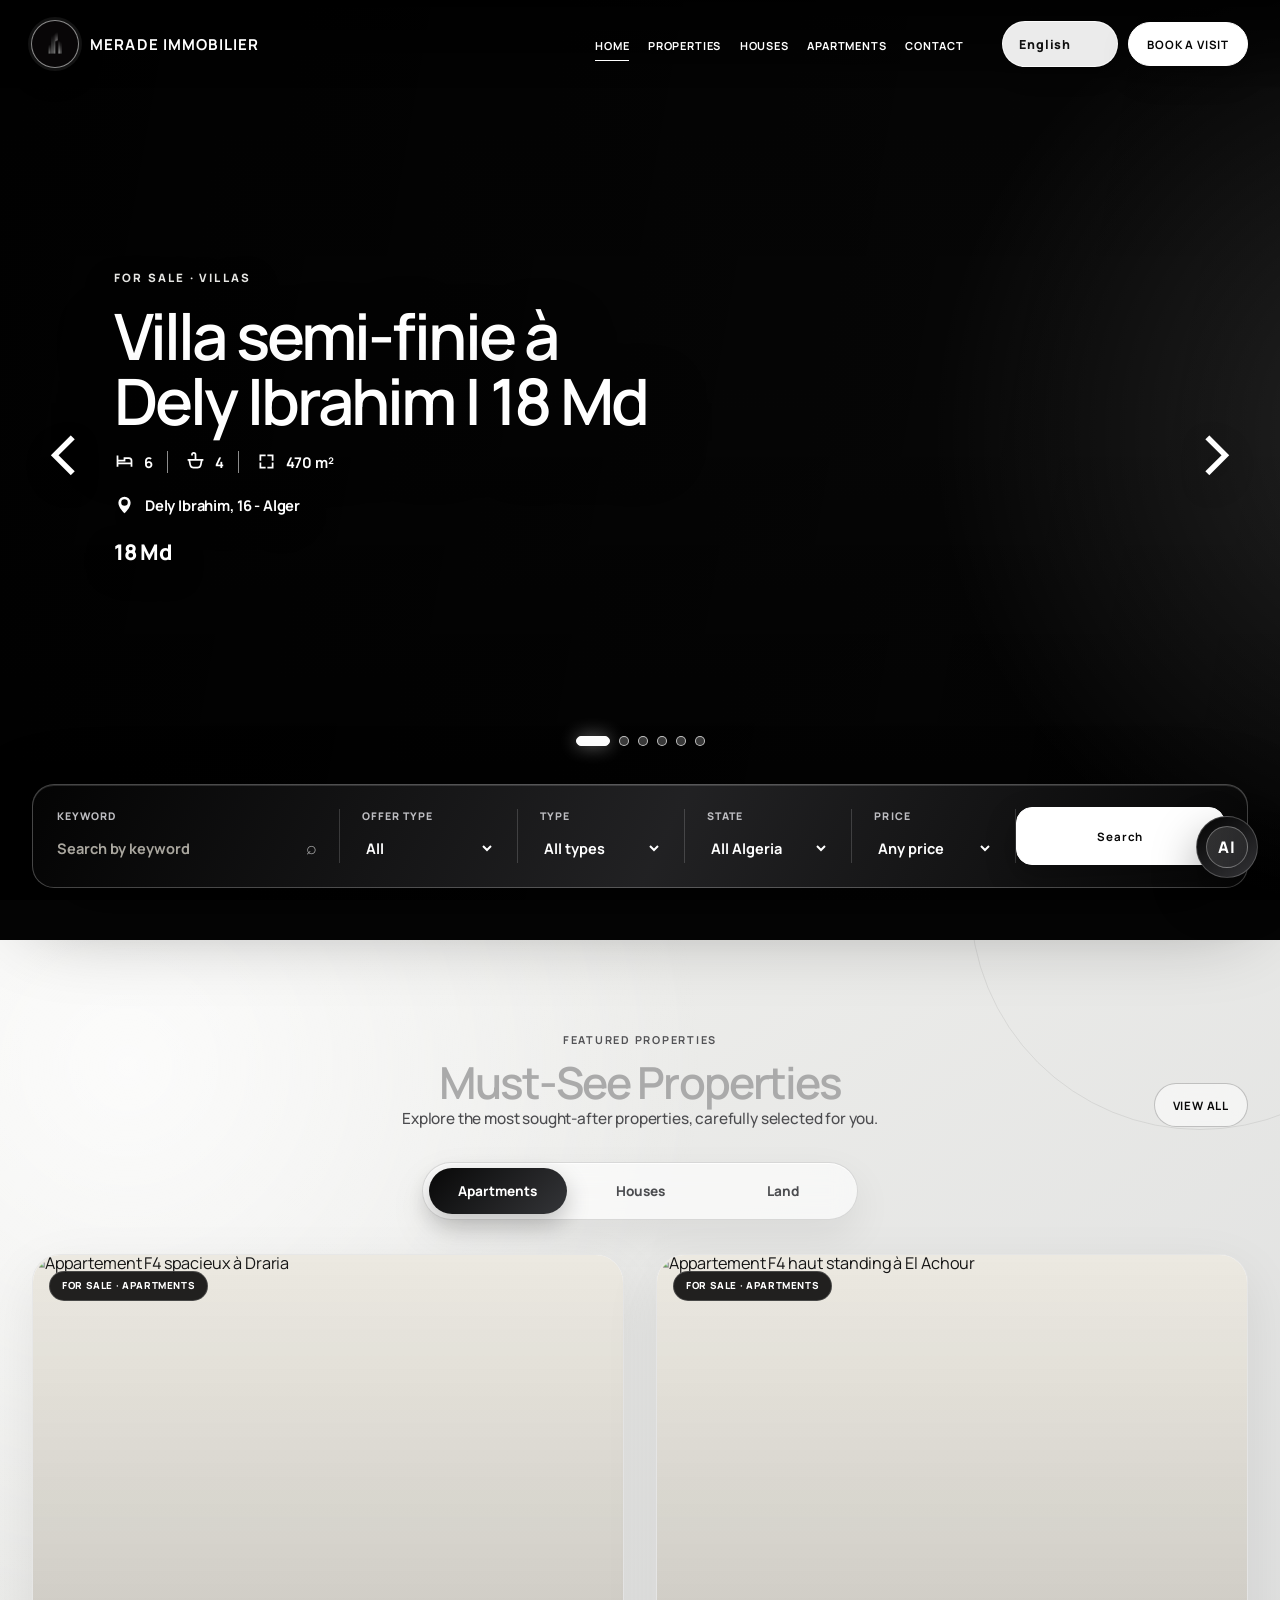
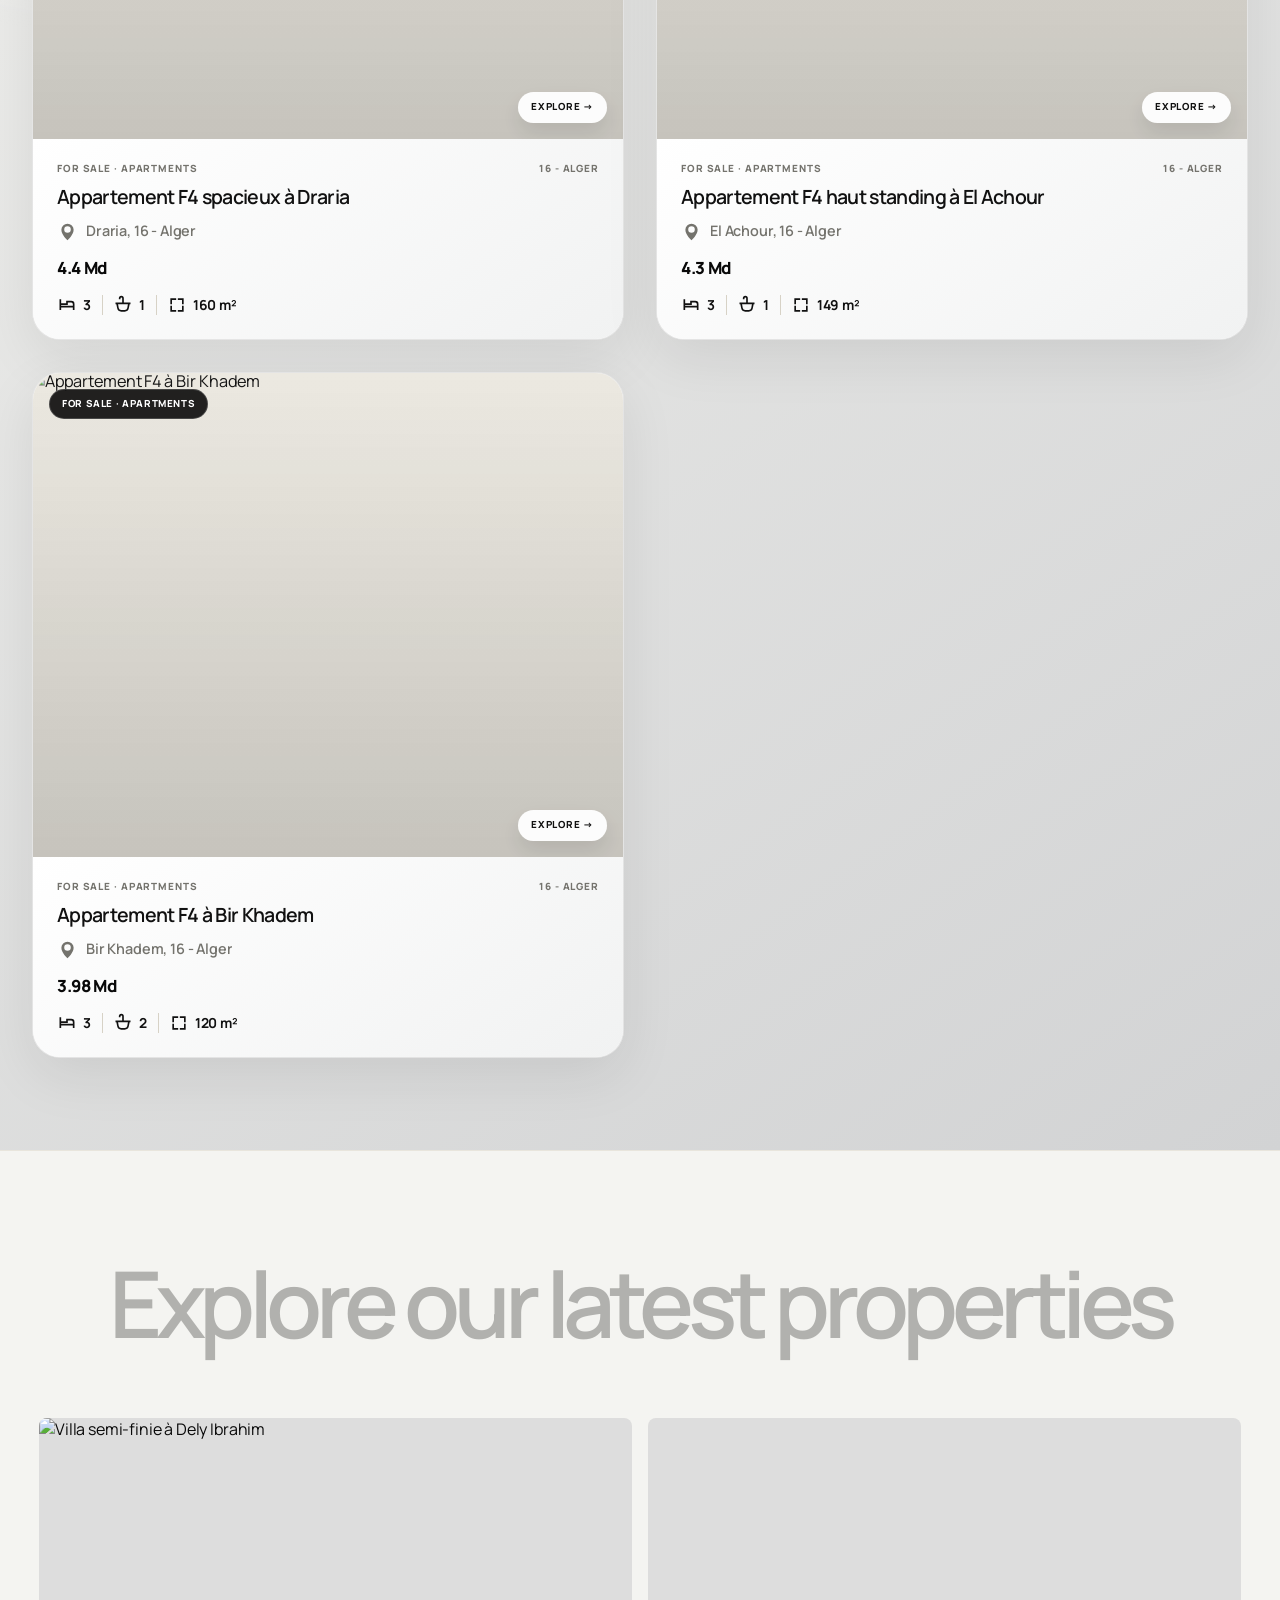
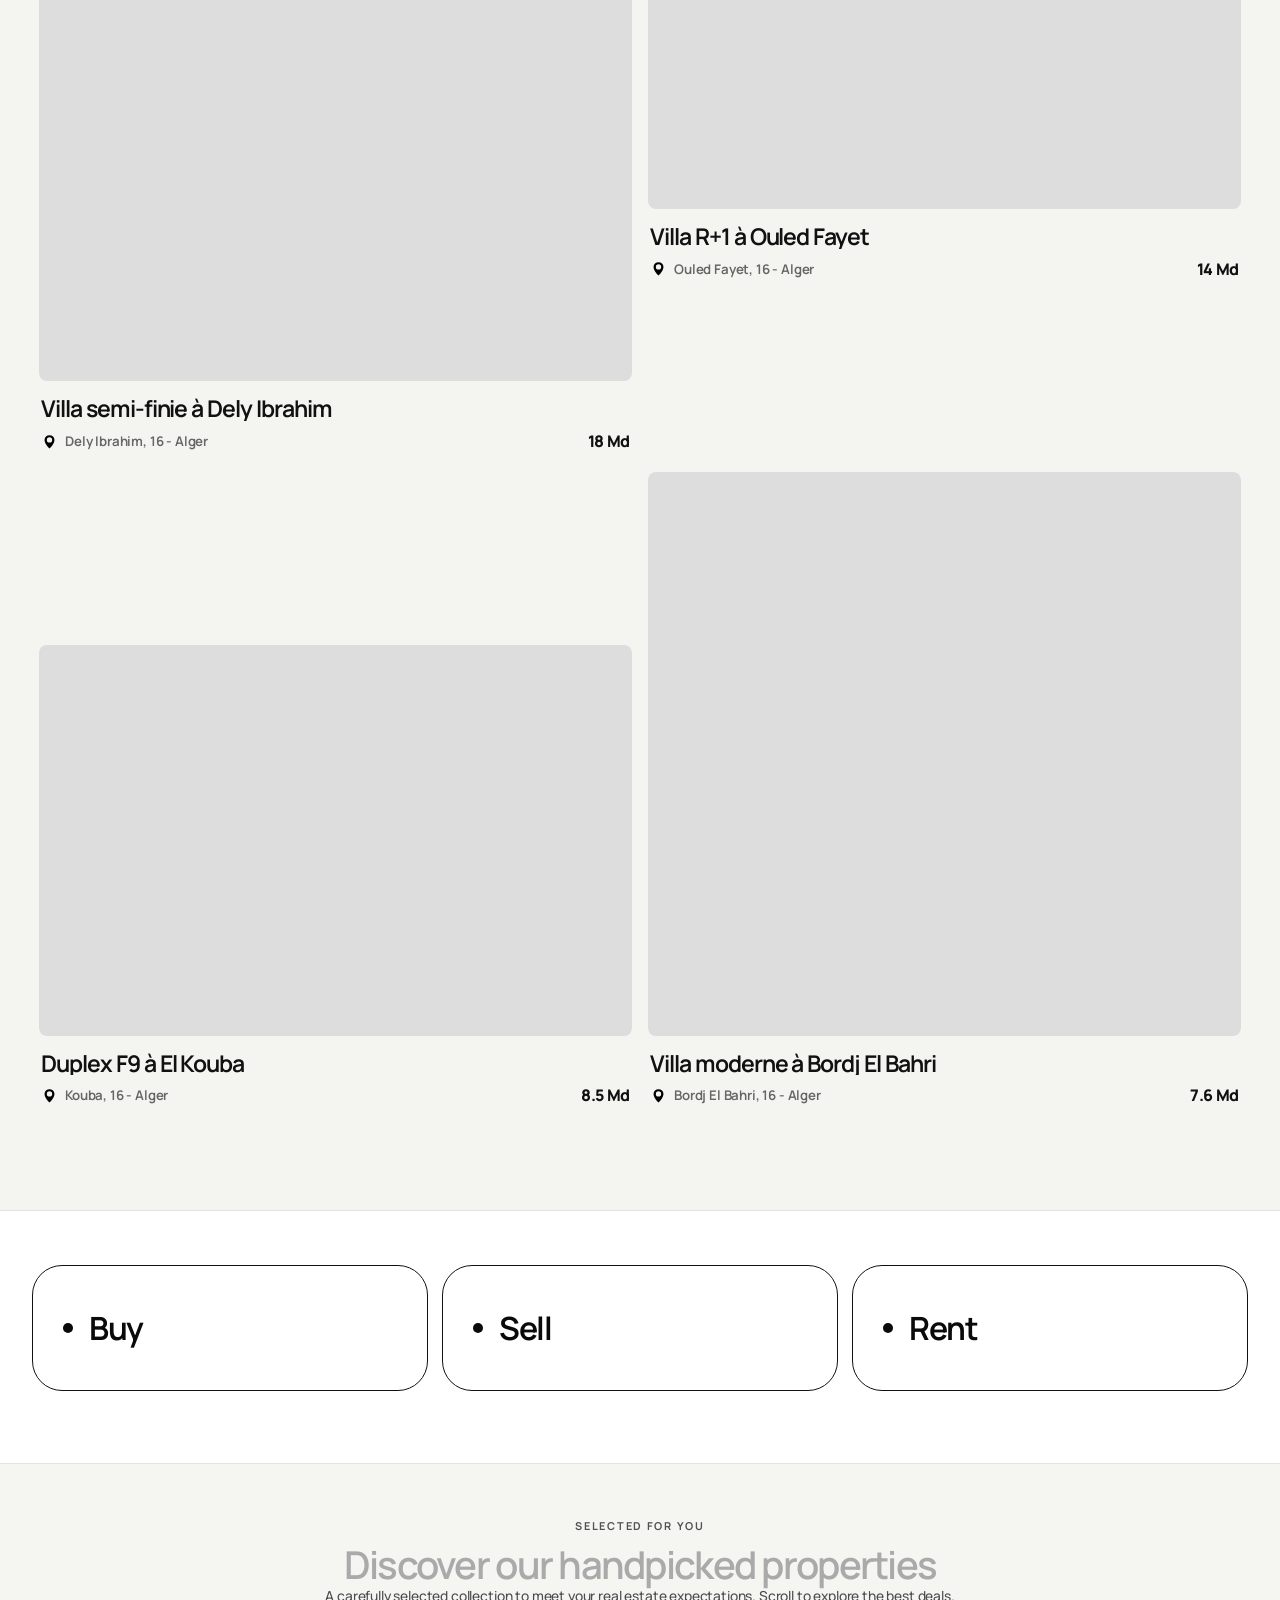
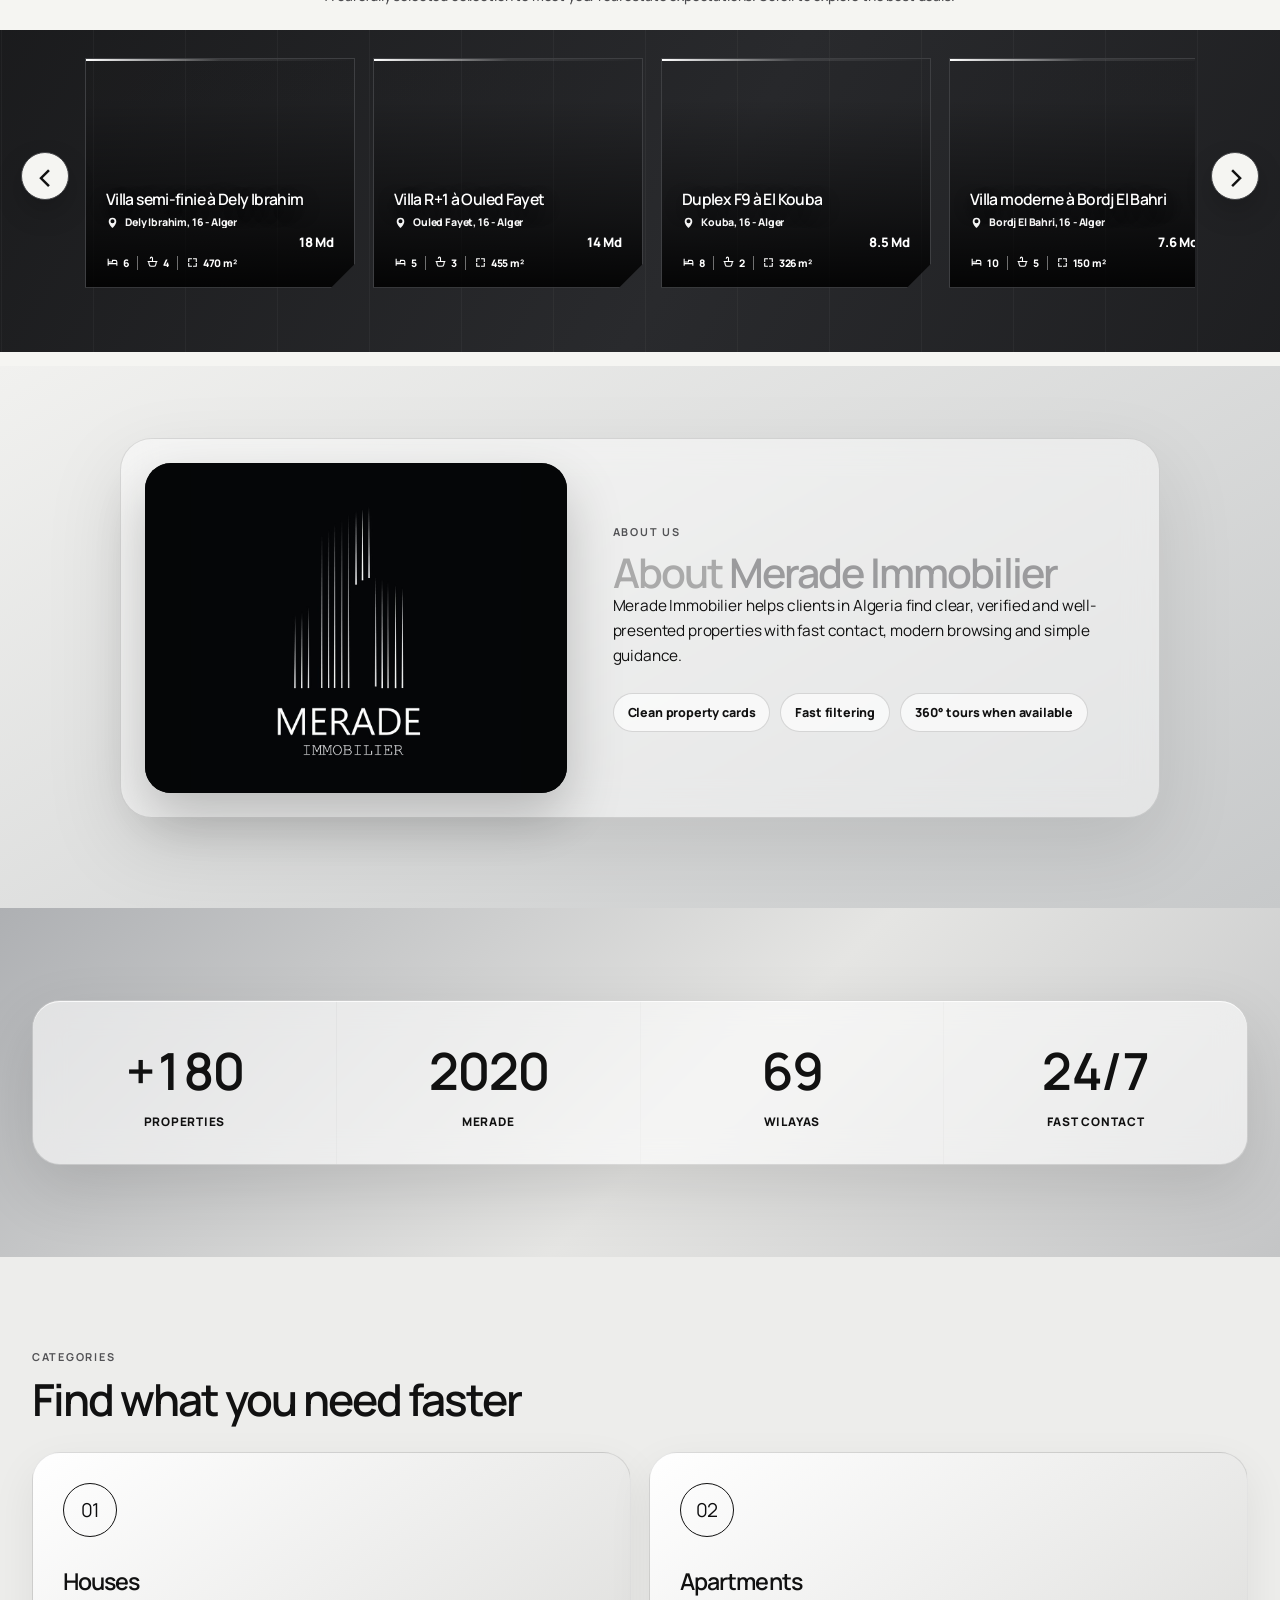
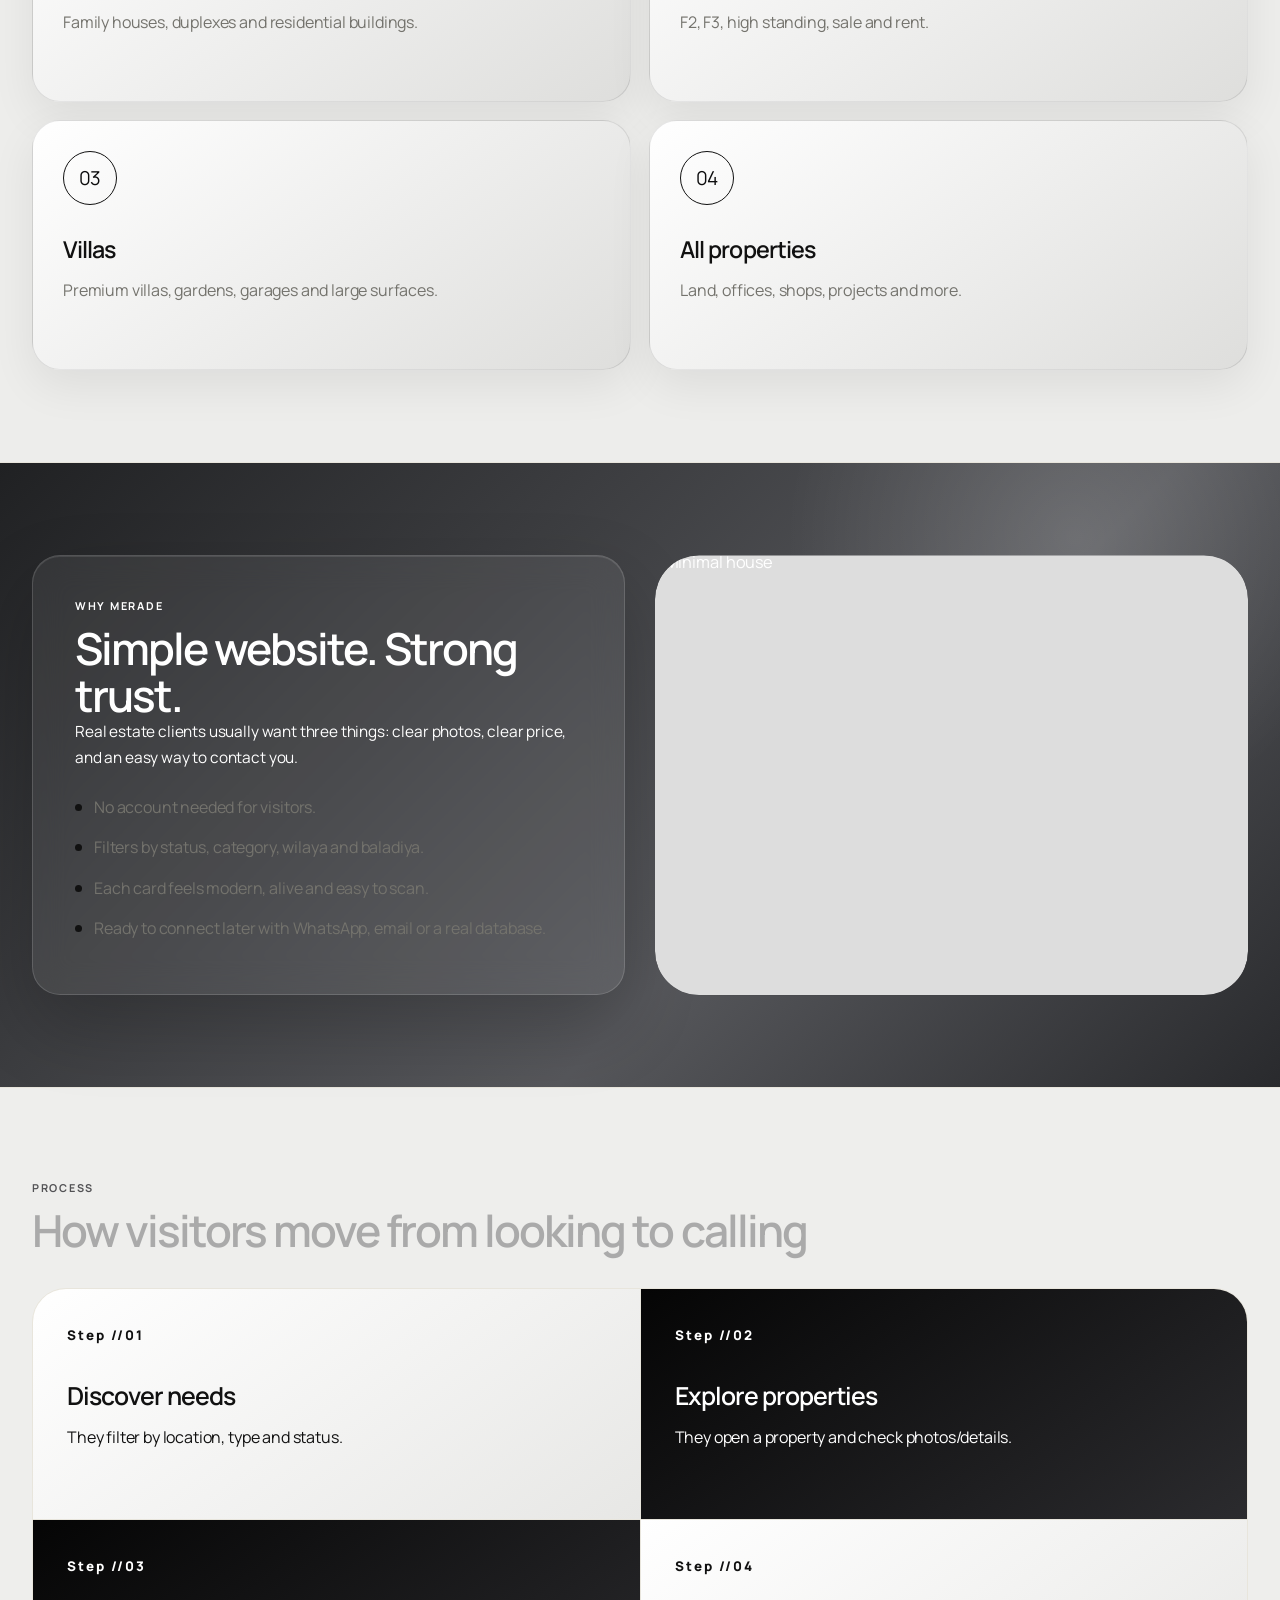
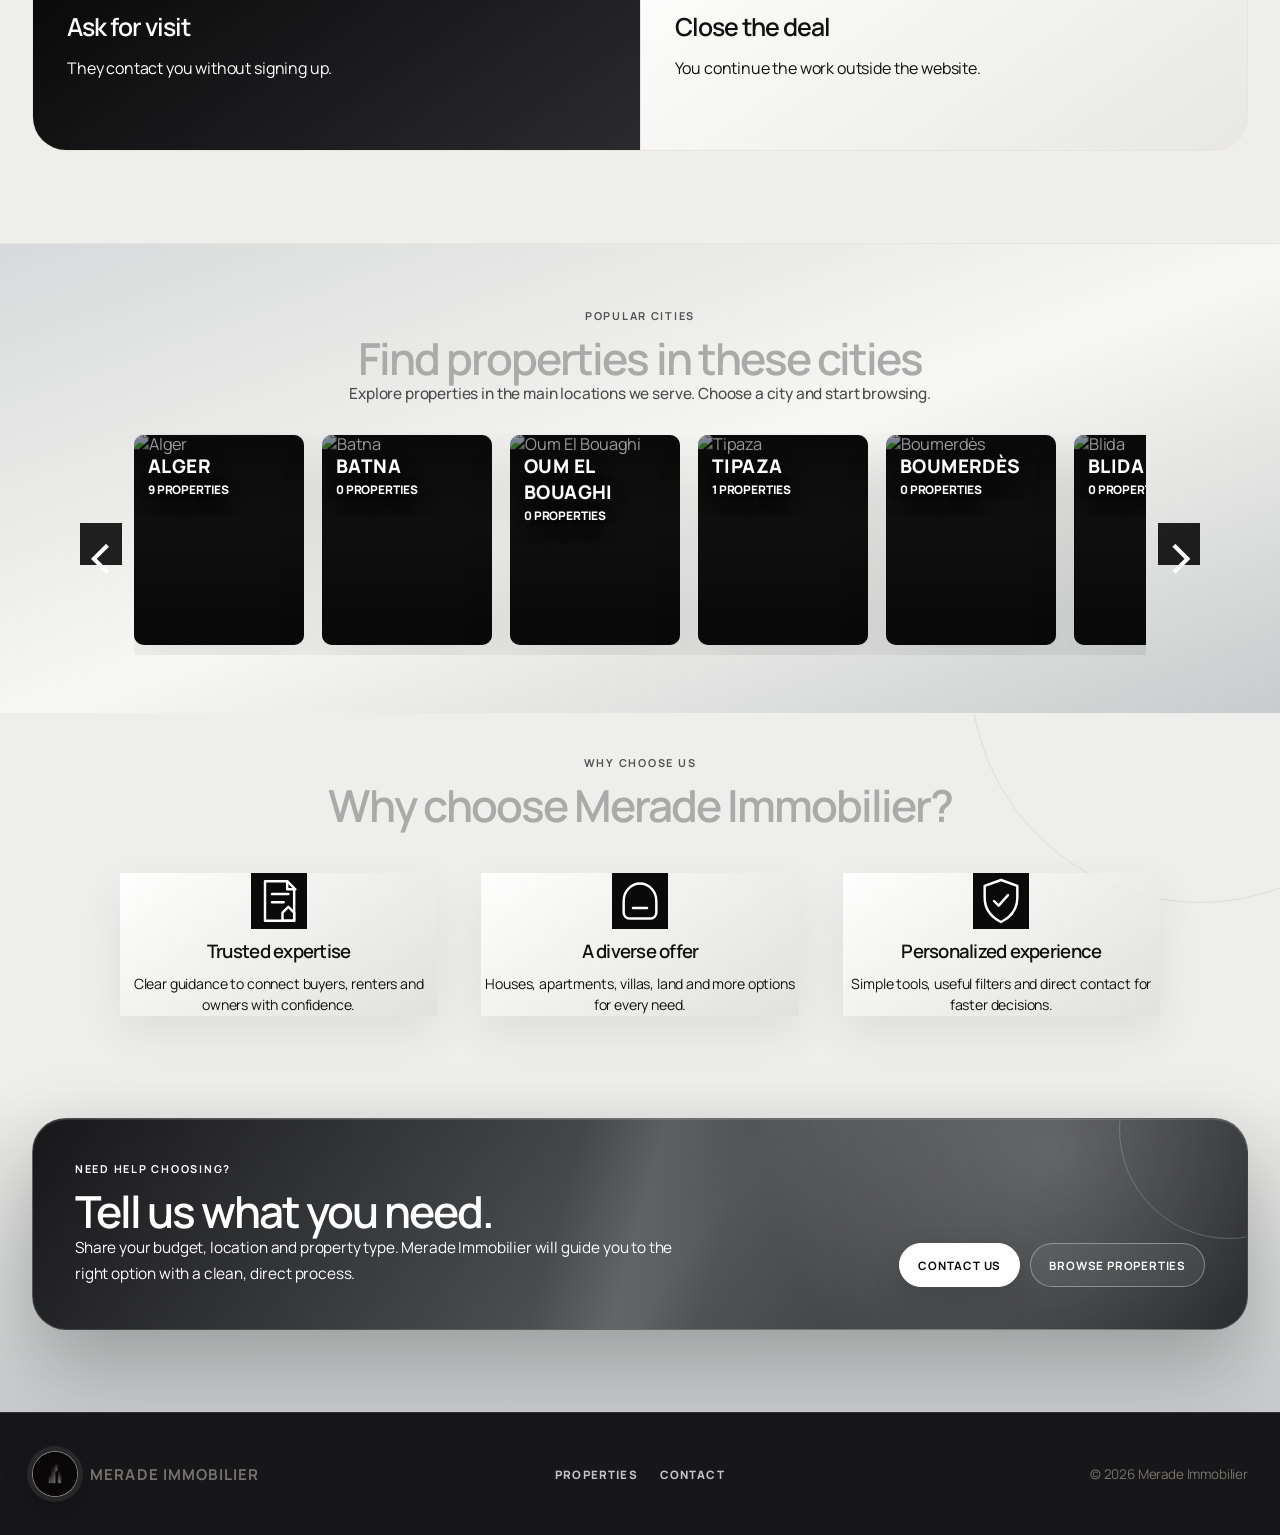
==== commit 6ab330c4: "Describe the changes" ====
--- a/index.html
+++ b/index.html
@@ -6,7 +6,7 @@
   <title>Merade Immobilier — Real estate in Algeria</title>
   <meta name="description" content="Merade Immobilier: buy, sell and rent properties in Batna and across Algeria.">
   <link rel="preconnect" href="https://fonts.googleapis.com"><link rel="preconnect" href="https://fonts.gstatic.com" crossorigin><link href="https://fonts.googleapis.com/css2?family=Inter:wght@400;500;700;800;900&display=swap" rel="stylesheet">
-  <link rel="stylesheet" href="style.css">
+  <link rel="stylesheet" href="style.css?v=20260720-4">
   <link rel="icon" href="./assets/images/merade-logo.jpg">
 </head>
 <body class="home-page">
@@ -260,6 +260,6 @@
     <span data-i18n="footer.copy">© 2026 Merade Immobilier</span>
   </div>
 </footer>
-<script src="data.js"></script><script src="i18n.js"></script><script src="locations.js"></script><script src="supabase-config.js"></script><script src="supabase-api.js"></script><script src="script.js"></script>
+<script src="data.js"></script><script src="i18n.js"></script><script src="locations.js"></script><script src="supabase-config.js?v=20260720-2"></script><script src="supabase-api.js?v=20260720-3"></script><script src="script.js"></script>
 </body>
 </html>
--- a/style.css
+++ b/style.css
@@ -1214,6 +1214,114 @@
   letter-spacing:0!important
 }
 
+/* Keep a lone search/listing result at the same desktop scale as a three-card row. */
+@media(min-width:761px){
+  .grid > .property-card:only-child{
+    width:100%;
+    max-width:calc((100% - 44px) / 3);
+    justify-self:start;
+  }
+}
+
+/* v49 — numbered, icon-led property information panel */
+.detail-heading{
+  display:flex;
+  align-items:center;
+  gap:10px;
+  margin-bottom:14px
+}
+.detail-reference{
+  display:inline-grid;
+  place-items:center;
+  min-width:42px;
+  min-height:28px;
+  padding:4px 9px;
+  border-radius:999px;
+  background:#111;
+  color:#fff;
+  font-variant-numeric:tabular-nums;
+  letter-spacing:.04em
+}
+.detail-price,
+.detail-location{
+  display:flex;
+  align-items:center;
+  gap:10px
+}
+.detail-inline-icon,
+.detail-item-icon{
+  display:inline-flex;
+  align-items:center;
+  justify-content:center;
+  flex:0 0 auto;
+  color:#151515
+}
+.detail-inline-icon svg{
+  width:19px;
+  height:19px;
+  fill:none;
+  stroke:currentColor;
+  stroke-width:1.65;
+  stroke-linecap:round;
+  stroke-linejoin:round
+}
+.detail-list{
+  border-top:1px solid #d8d8d5
+}
+.detail-item{
+  display:grid;
+  grid-template-columns:30px 22px minmax(0,1fr);
+  align-items:center;
+  gap:10px;
+  padding:13px 0;
+  border-bottom:1px solid #d8d8d5
+}
+.detail-item-number{
+  color:#9b9b96;
+  font-size:.66rem;
+  font-weight:800;
+  line-height:1;
+  font-variant-numeric:tabular-nums;
+  letter-spacing:.06em
+}
+.detail-item-icon svg{
+  width:19px;
+  height:19px;
+  fill:none;
+  stroke:currentColor;
+  stroke-width:1.55;
+  stroke-linecap:round;
+  stroke-linejoin:round
+}
+.detail-item-copy{
+  display:grid;
+  min-width:0;
+  gap:3px
+}
+.detail-item-copy small{
+  line-height:1.25
+}
+.detail-item-copy strong{
+  max-width:none;
+  text-align:start;
+  line-height:1.35
+}
+.is-rtl .detail-item-copy strong{
+  text-align:right
+}
+@media(max-width:620px){
+  .detail-item{
+    grid-template-columns:26px 20px minmax(0,1fr);
+    gap:9px;
+    padding:12px 0
+  }
+  .detail-item-icon svg,
+  .detail-inline-icon svg{
+    width:18px;
+    height:18px
+  }
+}
+
 /* v44 — section-level phone performance guards */
 @media(max-width:760px){
   .home-page .home-showcase.hero-scroll-finished .hero-sticky-stage{
@@ -2533,6 +2641,195 @@
     transition:none!important
   }
   .home-page .must-see-section .explore-dot{display:none!important}
+}
+
+/* v46 — final lightweight phone surfaces */
+@media(max-width:760px){
+  .home-page .nav,
+  .home-page .nav.scrolled,
+  .home-page .home-search-bar,
+  .home-page .about-modern-grid,
+  .home-page .about-modern-visual,
+  .home-page .stats,
+  .home-page .service,
+  .home-page .glass,
+  .home-page .process-card,
+  .home-page .why-mini-card,
+  .home-page .home-bottom-card,
+  .home-page .city-nav,
+  .home-page .ai-float{
+    box-shadow:none!important
+  }
+  .home-page .handpicked-card{
+    clip-path:none!important;
+    border-radius:12px!important
+  }
+  .home-page .handpicked-track,
+  .home-page .city-track{
+    scroll-snap-type:x proximity;
+    -webkit-overflow-scrolling:touch
+  }
+  .home-page .scroll-ink-title .scroll-ink-word{
+    transition-duration:.16s!important
+  }
+}
+
+/* v47 — maximum mobile performance for public and property pages */
+.gallery-more{
+  flex:0 0 154px;
+  height:112px;
+  border:1px solid rgba(0,0,0,.14);
+  border-radius:18px;
+  background:#ededeb;
+  color:#111;
+  display:grid;
+  place-content:center;
+  gap:4px;
+  text-align:center;
+  cursor:pointer;
+  scroll-snap-align:start
+}
+.gallery-more strong{font-size:1.18rem}.gallery-more span{font-size:.66rem;font-weight:800}
+.form-trap{
+  position:absolute!important;
+  left:-10000px!important;
+  width:1px!important;
+  height:1px!important;
+  overflow:hidden!important;
+  opacity:0!important;
+  pointer-events:none!important
+}
+#contactForm button[type="submit"]:disabled{cursor:wait;opacity:.68}
+@media(max-width:760px){
+  body:not(.home-page):not(.admin-body)::before,
+  body:not(.home-page):not(.admin-body)::after{
+    content:none!important;
+    display:none!important;
+    animation:none!important
+  }
+  body:not(.home-page):not(.admin-body) .nav,
+  body:not(.home-page):not(.admin-body) .nav.scrolled,
+  body:not(.home-page):not(.admin-body) .nav-links,
+  body:not(.home-page):not(.admin-body) .filters-panel,
+  body:not(.home-page):not(.admin-body) .glass,
+  body:not(.home-page):not(.admin-body) .property-card,
+  body:not(.home-page):not(.admin-body) .contact-card,
+  body:not(.home-page):not(.admin-body) .page-loader,
+  body:not(.home-page):not(.admin-body) .lightbox-close,
+  body:not(.home-page):not(.admin-body) .lightbox-nav{
+    -webkit-backdrop-filter:none!important;
+    backdrop-filter:none!important
+  }
+  body:not(.home-page):not(.admin-body) .nav,
+  body:not(.home-page):not(.admin-body) .nav.scrolled,
+  body:not(.home-page):not(.admin-body) .nav-links,
+  body:not(.home-page):not(.admin-body) .filters-panel,
+  body:not(.home-page):not(.admin-body) .glass,
+  body:not(.home-page):not(.admin-body) .property-card,
+  body:not(.home-page):not(.admin-body) .contact-card,
+  body:not(.home-page):not(.admin-body) .detail-image,
+  body:not(.home-page):not(.admin-body) .lightbox-img,
+  body:not(.home-page):not(.admin-body) .brand-mark,
+  body:not(.home-page):not(.admin-body) .language-select,
+  body:not(.home-page):not(.admin-body) .btn,
+  body:not(.home-page):not(.admin-body) .btn-outline,
+  body:not(.home-page):not(.admin-body) .btn-soft,
+  body:not(.home-page):not(.admin-body) .ai-float,
+  body:not(.home-page):not(.admin-body) .ai-nudge,
+  body:not(.home-page):not(.admin-body) .ai-panel{
+    box-shadow:none!important
+  }
+  body:not(.home-page):not(.admin-body) .ai-nudge{
+    animation:none!important
+  }
+  body:not(.home-page):not(.admin-body) img,
+  body:not(.home-page):not(.admin-body) .property-card img,
+  body.property-page .detail-image img,
+  body.property-page .gallery-thumb img{
+    filter:none!important
+  }
+  body:not(.home-page):not(.admin-body) .property-card{
+    content-visibility:auto;
+    contain-intrinsic-size:auto 520px;
+    contain:layout paint style;
+    will-change:auto!important;
+    transition:none!important
+  }
+  body:not(.home-page):not(.admin-body) .property-card img,
+  body:not(.home-page):not(.admin-body) .reveal{
+    will-change:auto!important;
+    transition:none!important
+  }
+  body:not(.home-page):not(.admin-body) .reveal{
+    opacity:1!important;
+    transform:none!important
+  }
+  body.property-page .detail-image,
+  body.property-page .gallery,
+  body.property-page .detail-side,
+  body.property-page .info-block,
+  body.property-page .tour-panel{
+    contain:paint
+  }
+  body.property-page .detail-side,
+  body.property-page .info-block,
+  body.property-page .tour-panel{
+    background:#fff!important
+  }
+  body.property-page .gallery-thumb{
+    content-visibility:auto;
+    contain-intrinsic-size:118px 82px
+  }
+  body.property-page .gallery-thumb img{
+    transform:none!important;
+    transition:none!important
+  }
+  body.property-page #detailMainImage{
+    transition:opacity .16s ease!important
+  }
+  body.property-page #detailMainImage.is-loading{opacity:.72}
+  body.property-page .lightbox-img{border-radius:8px!important}
+  body.property-page .lightbox-close,
+  body.property-page .lightbox-nav{
+    background:rgba(25,25,25,.92)!important
+  }
+  .gallery-more{
+    flex:0 0 118px;
+    height:82px;
+    border:1px solid rgba(0,0,0,.14);
+    border-radius:14px;
+    background:#ededeb;
+    color:#111;
+    display:grid;
+    place-content:center;
+    gap:3px;
+    text-align:center;
+    cursor:pointer;
+    scroll-snap-align:start
+  }
+  .gallery-more strong{font-size:1.05rem}
+  .gallery-more span{font-size:.6rem;font-weight:800}
+  .home-page main>section{contain:paint}
+  .home-page .brand-mark,
+  .home-page .language-select{box-shadow:none!important}
+  .home-page .hero-property-card h1{text-shadow:none!important}
+}
+
+/* v48 — reliable hero slides in RTL/mobile and safer large-screen copy inset */
+.home-page .home-slider{direction:ltr!important}
+.home-page .home-slide::before{
+  background-image:var(--hero-bg,none)!important
+}
+html[dir="rtl"] .home-page .home-slide-content{direction:rtl}
+@media(min-width:1201px){
+  .home-page .hero-scroll-scene .home-slide-content{
+    padding-inline:clamp(78px,6.4vw,118px)!important
+  }
+}
+@media(max-width:760px){
+  .home-page .home-slide.hero-bg-error::before{
+    background-image:linear-gradient(135deg,#343434,#0c0c0c)!important
+  }
 }
 
 /* v23 — simple modern-luxury typography */
